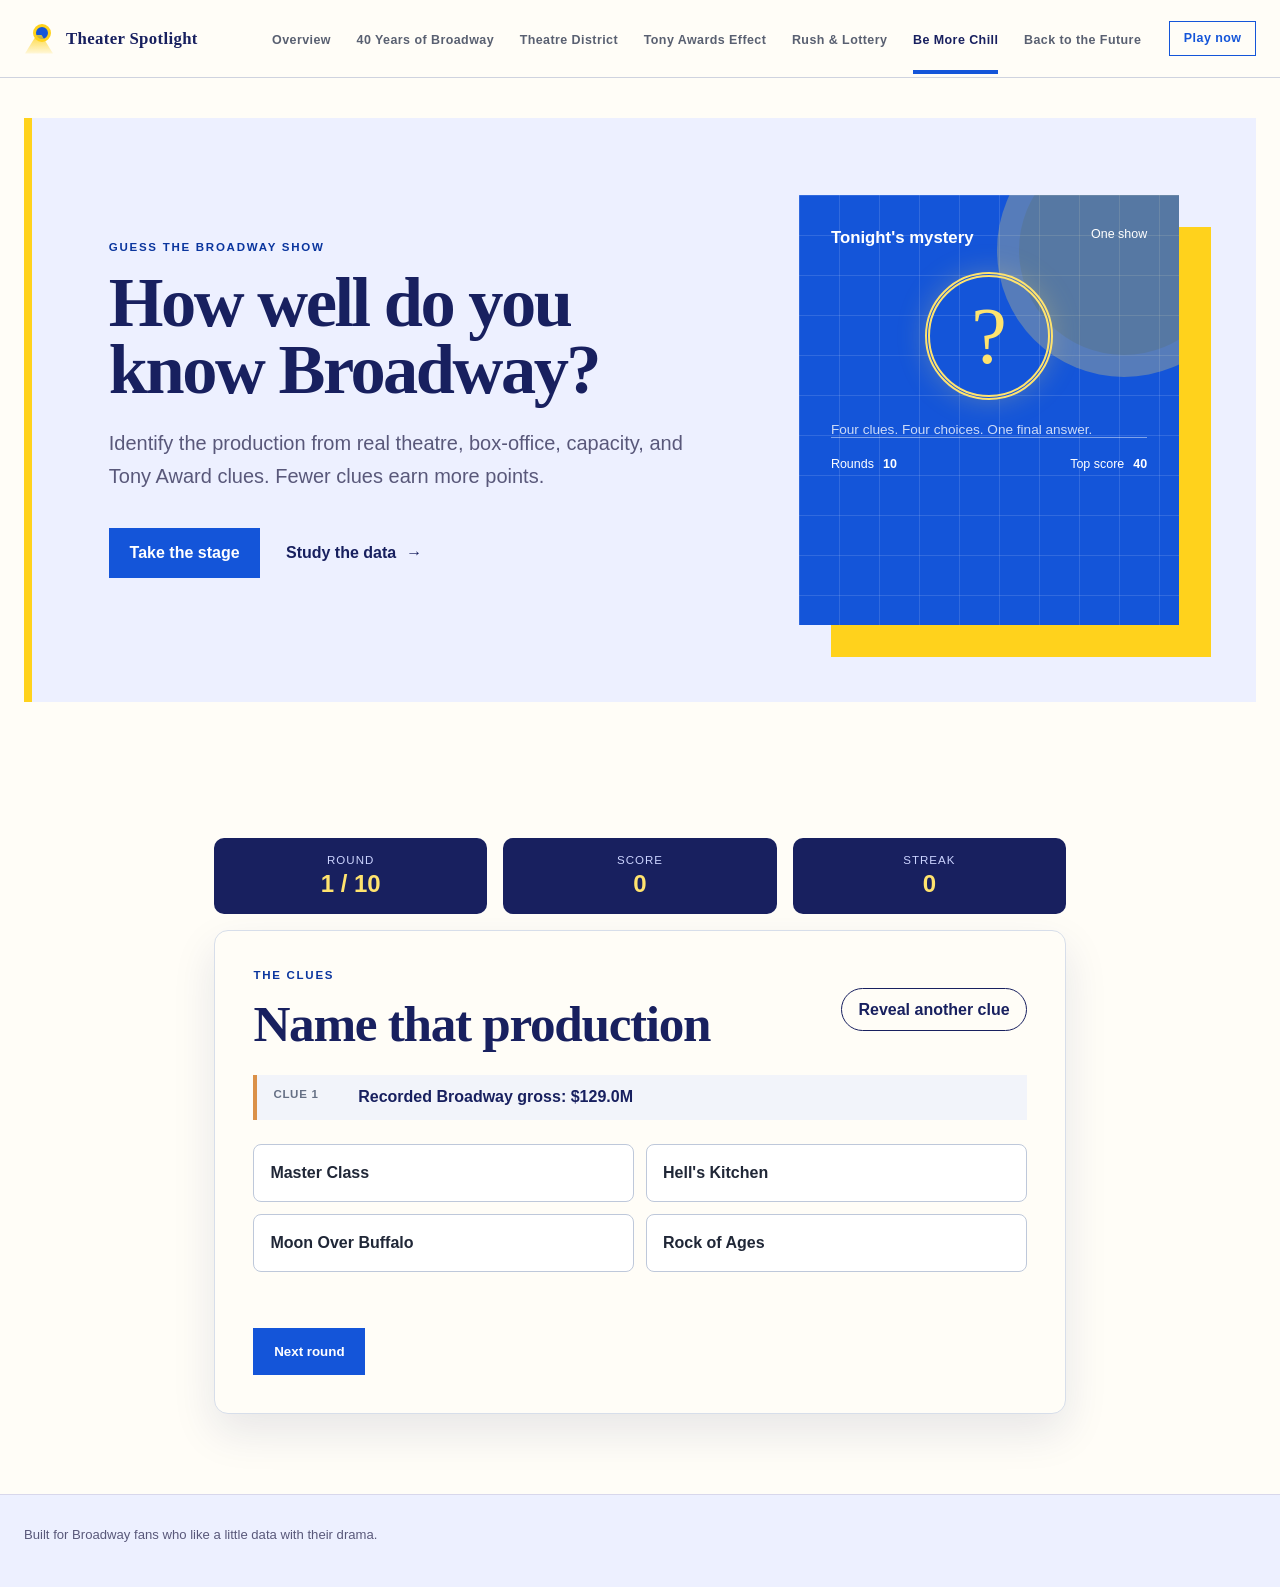
==== game.html @ ea3a6217 "add ga tracking, premises" ====
<!doctype html>
<html lang="en">
<head>
  <meta charset="utf-8">
  <meta name="viewport" content="width=device-width, initial-scale=1">
  <meta name="description" content="Guess the Broadway production from theatre, gross, capacity, and Tony clues.">
  <title>Guess the Broadway Show | Theater Spotlight</title>
  <link rel="stylesheet" href="styles.css?v=7">
  <script src="game.js?v=5" defer></script>
  <!-- Google tag (gtag.js) -->
  <script async src="https://www.googletagmanager.com/gtag/js?id=G-47RPC1XZKM"></script>
  <script>
    window.dataLayer = window.dataLayer || [];
    function gtag(){dataLayer.push(arguments);}
    gtag('js', new Date());
    gtag('config', 'G-47RPC1XZKM');
  </script>
  <script>
    (function(c,l,a,r,i,t,y){
      c[a]=c[a]||function(){(c[a].q=c[a].q||[]).push(arguments)};
      t=l.createElement(r);t.async=1;t.src="https://www.clarity.ms/tag/"+i;
      y=l.getElementsByTagName(r)[0];y.parentNode.insertBefore(t,y);
    })(window, document, "clarity", "script", "y83snmaz05");
  </script>
</head>
<body class="theme-game">
  <header class="site-header">
    <a class="brand" href="index.html" aria-label="Theater Spotlight home">
      <span class="brand-mark" aria-hidden="true"><i></i><i></i><i></i><i></i></span>
      <span>Theater Spotlight</span>
    </a>
    <nav class="navigation" aria-label="Main navigation">
      <a href="index.html">Overview</a>
      <a href="history.html">40 Years of Broadway</a>
      <a href="theatres.html">Theatre District</a>
      <a href="tony-awards.html">Tony Awards Effect</a>
      <a href="rush.html">Rush &amp; Lottery</a>
      <a class="active" href="game.html" aria-current="page">Be More Chill</a>
      <a href="memories.html">Back to the Future</a>
      <a class="nav-cta" href="#game-board">Play now</a>
    </nav>
  </header>

  <main>
    <section class="hero game-hero">
      <div class="hero-copy">
        <p class="eyebrow">Guess the Broadway Show</p>
        <h1>How well do you know Broadway?</h1>
        <p class="intro">Identify the production from real theatre, box-office, capacity, and Tony Award clues. Fewer clues earn more points.</p>
        <div class="hero-actions">
          <a class="primary-button" href="#game-board">Take the stage</a>
          <a class="text-link" href="history.html">Study the data <span aria-hidden="true">→</span></a>
        </div>
      </div>
      <div class="data-art game-art" aria-label="Broadway guessing game graphic">
        <div class="art-topline"><span>Tonight's mystery</span><span>One show</span></div>
        <div class="game-marquee" aria-hidden="true">?</div>
        <div class="art-caption">Four clues. Four choices. One final answer.</div>
        <div class="art-stats"><span>Rounds <b>10</b></span><span>Top score <b>40</b></span></div>
      </div>
    </section>

    <section class="game-section" id="game-board" aria-labelledby="game-title">
      <div class="game-scoreboard">
        <article><span>Round</span><strong id="game-round">1 / 10</strong></article>
        <article><span>Score</span><strong id="game-score">0</strong></article>
        <article><span>Streak</span><strong id="game-streak">0</strong></article>
      </div>

      <article class="game-board">
        <div class="game-board-heading">
          <div>
            <p class="eyebrow">The clues</p>
            <h2 id="game-title">Name that production</h2>
          </div>
          <button id="reveal-clue" class="secondary-button" type="button">Reveal another clue</button>
        </div>
        <ol id="game-clues" class="game-clues" aria-live="polite"></ol>
        <div id="game-choices" class="game-choices" aria-label="Answer choices"></div>
        <p id="game-feedback" class="game-feedback" aria-live="polite"></p>
        <div id="game-result" class="game-result" hidden aria-live="polite">
          <p class="eyebrow">Final curtain call</p>
          <h3 id="game-result-title"></h3>
          <p id="game-result-copy"></p>
        </div>
        <button id="next-round" class="primary-button game-next" type="button" hidden>Next round</button>
      </article>
    </section>
  </main>

  <footer><p>Built for Broadway fans who like a little data with their drama.</p></footer>
</body>
</html>
---- styles.css ----
:root {
  color-scheme: light;
  --accent: #1455d9;
  --accent-dark: #0a359e;
  --accent-ink: #fff;
  --secondary: #ffd21c;
  --secondary-ink: #18205f;
  --ink: #18205f;
  --muted: #59587a;
  --soft: #edf0ff;
  --line: #d8d7eb;
  --white: #fffdf7;
  --max: 1240px;
  --font-display: "Bodoni MT", "Bodoni 72", Didot, Georgia, serif;
  --font-body: Aptos, "Segoe UI Variable", "Segoe UI", Arial, sans-serif;
}

.theme-overview,
.theme-theatres,
.theme-history,
.theme-tony,
.theme-access,
.theme-game,
.theme-memories {
  --accent: #1455d9;
  --accent-dark: #0a359e;
  --accent-ink: #fff;
  --secondary: #ffd21c;
  --secondary-ink: #18205f;
  --ink: #18205f;
  --muted: #59587a;
  --soft: #edf0ff;
  --line: #d8d7eb;
}

.game-hero {
  background:
    radial-gradient(circle at 82% 20%, rgba(255, 227, 110, .36), transparent 24%),
    linear-gradient(135deg, #fffdf7, #f2ecdf);
}

.game-art {
  background: linear-gradient(145deg, #18205f, #35164e);
}

.game-marquee {
  display: grid;
  width: 128px;
  height: 128px;
  margin: 1.4rem auto;
  place-items: center;
  border: 5px double #ffe36e;
  border-radius: 50%;
  color: #ffe36e;
  font-family: "Bodoni MT", "Bodoni 72", Didot, Georgia, serif;
  font-size: 5rem;
  line-height: 1;
  box-shadow: 0 0 28px rgba(255, 227, 110, .25);
}

.game-section {
  max-width: 980px;
  margin: 0 auto;
  padding: 4rem 5vw 5rem;
}

.game-scoreboard {
  display: grid;
  grid-template-columns: repeat(3, 1fr);
  gap: 1rem;
  margin-bottom: 1rem;
}

.game-scoreboard article {
  padding: 1rem 1.2rem;
  background: #18205f;
  border-radius: 10px;
  color: #fffdf7;
  text-align: center;
}

.game-scoreboard span,
.game-scoreboard strong {
  display: block;
}

.game-scoreboard span {
  margin-bottom: .25rem;
  color: #ccd4ff;
  font-size: .72rem;
  letter-spacing: .09em;
  text-transform: uppercase;
}

.game-scoreboard strong {
  color: #ffe36e;
  font-size: 1.5rem;
}

.game-board {
  padding: clamp(1.2rem, 4vw, 2.4rem);
  background: #fffdf7;
  border: 1px solid #d7deea;
  border-radius: 14px;
  box-shadow: 0 18px 44px rgba(24, 32, 95, .1);
}

.game-board-heading {
  display: flex;
  align-items: center;
  justify-content: space-between;
  gap: 1rem;
}

.game-board-heading h2 {
  margin: .15rem 0 0;
}

.secondary-button {
  padding: .72rem 1rem;
  background: transparent;
  border: 1px solid #18205f;
  border-radius: 999px;
  color: #18205f;
  cursor: pointer;
  font: inherit;
  font-weight: 700;
}

.secondary-button:disabled {
  cursor: default;
  opacity: .5;
}

.game-clues {
  display: grid;
  gap: .65rem;
  margin: 1.5rem 0;
  padding: 0;
  list-style: none;
}

.game-clues li {
  display: grid;
  grid-template-columns: 72px 1fr;
  gap: .8rem;
  padding: .85rem 1rem;
  background: #f2f4fa;
  border-left: 4px solid #db9148;
}

.game-clues span {
  color: #667085;
  font-size: .72rem;
  font-weight: 800;
  letter-spacing: .06em;
  text-transform: uppercase;
}

.game-choices {
  display: grid;
  grid-template-columns: repeat(2, minmax(0, 1fr));
  gap: .75rem;
}

.game-choices button {
  min-height: 58px;
  padding: .8rem 1rem;
  background: #fff;
  border: 1px solid #bec8da;
  border-radius: 8px;
  color: #202737;
  cursor: pointer;
  font: inherit;
  font-weight: 700;
  text-align: left;
}

.game-choices button:not(:disabled):hover,
.game-choices button:not(:disabled):focus-visible {
  border-color: #356be8;
  outline: 2px solid #d4e1ff;
}

.game-choices button.correct {
  background: #d9f4e5;
  border-color: #278553;
}

.game-choices button.incorrect {
  background: #ffe1df;
  border-color: #c94c45;
}

.game-feedback {
  min-height: 1.5rem;
  margin: 1rem 0;
  font-weight: 800;
}

.game-result {
  margin: 1.1rem 0;
  padding: 1.3rem 1.4rem;
  background: linear-gradient(135deg, #18205f, #35164e);
  border-left: 6px solid #ffe36e;
  border-radius: 10px;
  color: #fffdf7;
}

.game-result .eyebrow {
  color: #ffe36e;
}

.game-result h3 {
  margin: .35rem 0;
  color: #fffdf7;
  font-family: var(--font-display);
  font-size: 1.7rem;
}

.game-result p:last-child {
  color: #e6e9ff;
  line-height: 1.55;
}

.game-next {
  border: 0;
  cursor: pointer;
}

.theme-memories {
  --accent: #244fc2;
  --accent-dark: #173486;
  --secondary: #eabf4a;
  --soft: #f3ecdc;
}

* { box-sizing: border-box; }
html { scroll-behavior: smooth; }
body {
  min-width: 320px;
  margin: 0;
  background: var(--white);
  color: var(--ink);
  font-family: var(--font-body);
}
a { color: inherit; }
a:focus-visible {
  outline: 3px solid var(--secondary);
  outline-offset: 4px;
}

.site-header {
  position: sticky;
  top: 0;
  z-index: 20;
  display: flex;
  align-items: center;
  justify-content: space-between;
  gap: 2rem;
  min-height: 78px;
  padding: 0 max(24px, calc((100vw - var(--max)) / 2));
  background: rgba(255, 253, 247, .97);
  border-bottom: 1px solid #cfd3df;
  backdrop-filter: blur(16px);
}

.brand {
  display: inline-flex;
  align-items: center;
  gap: 0.75rem;
  font-family: var(--font-display);
  font-size: 1.05rem;
  font-weight: 700;
  letter-spacing: .02em;
  text-decoration: none;
  white-space: nowrap;
}
.brand-mark {
  position: relative;
  display: block;
  flex: 0 0 30px;
  width: 30px;
  height: 30px;
}
.brand-mark i { display: none; }
.brand-mark::before {
  position: absolute;
  top: 0;
  left: 9px;
  width: 12px;
  height: 12px;
  background: var(--accent);
  border: 3px solid var(--secondary);
  border-radius: 50%;
  content: "";
}
.brand-mark::after {
  position: absolute;
  top: 11px;
  left: 1px;
  width: 28px;
  height: 19px;
  background: linear-gradient(to bottom, rgba(255, 210, 28, .85), rgba(255, 210, 28, .12));
  clip-path: polygon(42% 0, 58% 0, 100% 100%, 0 100%);
  content: "";
}

.navigation {
  display: flex;
  align-items: center;
  gap: clamp(.9rem, 2vw, 1.65rem);
}
.navigation a {
  position: relative;
  padding: 1.85rem 0 1.65rem;
  color: #596071;
  font-size: .78rem;
  font-weight: 700;
  letter-spacing: .035em;
  text-decoration: none;
  white-space: nowrap;
}
.navigation a::after {
  position: absolute;
  right: 0;
  bottom: -1px;
  left: 0;
  height: 2px;
  background: var(--accent);
  content: "";
  transform: scaleX(0);
  transform-origin: right;
  transition: transform 180ms ease;
}
.navigation a:hover,
.navigation a:focus-visible,
.navigation a.active {
  color: var(--ink);
}
.navigation a:hover::after,
.navigation a:focus-visible::after,
.navigation a.active::after {
  transform: scaleX(1);
  transform-origin: left;
}
.navigation a.active::after {
  height: 4px;
}
.navigation .nav-cta {
  margin-left: .15rem;
  padding: .62rem .85rem;
  border: 1px solid var(--accent);
  color: var(--accent);
}
.navigation .nav-cta::after { display: none; }
.navigation .nav-cta:hover,
.navigation .nav-cta:focus-visible {
  background: var(--accent);
  color: var(--accent-ink);
}

main {
  overflow: hidden;
  background: var(--white);
}
.hero, .feature-strip, .report-section, .story, .contact {
  width: min(calc(100% - 48px), var(--max));
  margin-inline: auto;
}

.hero {
  display: grid;
  grid-template-columns: minmax(0, 1fr) minmax(320px, .62fr);
  align-items: center;
  gap: clamp(2.5rem, 6vw, 5rem);
  min-height: 0;
  margin-block: 2.5rem 4.5rem;
  padding: clamp(3rem, 6vw, 5rem);
  background: var(--soft);
  border-left: 8px solid var(--secondary);
}
.hero-copy { max-width: 720px; }
.eyebrow, .section-label {
  margin: 0 0 1rem;
  color: var(--accent-dark);
  font-size: 0.72rem;
  font-weight: 800;
  letter-spacing: 0.15em;
  text-transform: uppercase;
}
h1, h2, p { margin-top: 0; }
h1 {
  margin-bottom: 1.5rem;
  font-family: var(--font-display);
  font-size: clamp(3rem, 5.5vw, 5.2rem);
  font-weight: 700;
  letter-spacing: -0.035em;
  line-height: 0.95;
}
h2 {
  margin-bottom: 0.7rem;
  font-family: var(--font-display);
  font-size: clamp(2rem, 4vw, 3.5rem);
  letter-spacing: -0.025em;
  line-height: 1.05;
}
.intro {
  max-width: 620px;
  margin-bottom: 0;
  color: var(--muted);
  font-size: clamp(1.05rem, 2vw, 1.25rem);
  line-height: 1.65;
}
.hero-actions { display: flex; align-items: center; gap: 1.6rem; margin-top: 2.2rem; }
.primary-button, .email-button {
  display: inline-block;
  padding: 1rem 1.3rem;
  background: var(--accent);
  color: var(--accent-ink);
  font-weight: 750;
  text-decoration: none;
}
.primary-button:hover, .email-button:hover { background: var(--accent-dark); }
.text-link { font-weight: 700; text-decoration: none; }
.text-link span { display: inline-block; margin-left: 0.35rem; transition: transform 160ms ease; }
.text-link:hover span { transform: translateX(5px); }

.data-art {
  position: relative;
  min-height: 430px;
  padding: 2rem;
  overflow: hidden;
  background: var(--accent);
  color: var(--accent-ink);
  box-shadow: 32px 32px 0 var(--secondary);
}
.data-art::before {
  position: absolute;
  inset: 0;
  background-image: linear-gradient(rgba(255,255,255,.12) 1px, transparent 1px), linear-gradient(90deg, rgba(255,255,255,.12) 1px, transparent 1px);
  background-size: 40px 40px;
  content: "";
}
.data-art > * {
  position: relative;
  z-index: 2;
  min-width: 0;
}
.data-art::after {
  position: absolute;
  top: -72px;
  right: -72px;
  width: 210px;
  height: 210px;
  background: var(--secondary);
  border: 22px solid rgba(255,255,255,.35);
  border-radius: 50%;
  content: "";
  z-index: 0;
  opacity: .28;
  pointer-events: none;
}
.art-topline,
.art-stats {
  display: flex;
  align-items: flex-start;
  justify-content: space-between;
  gap: 1rem;
  font-size: 0.78rem;
  color: currentColor;
}
.art-topline span:first-child {
  max-width: 76%;
  font-size: clamp(.82rem, 1.4vw, 1.05rem);
  font-weight: 750;
  line-height: 1.35;
  font-weight: 750;
  line-height: 1.35;
}
.art-topline span:last-child {
  flex: 0 0 auto;
  max-width: 30%;
  text-align: right;
}
.art-number { margin-top: 3rem; font-size: clamp(3rem, 7vw, 5.3rem); font-weight: 750; letter-spacing: -0.06em; }
.art-caption { color: currentColor; font-size: 0.85rem; opacity: .78; }
.art-quip {
  max-width: 290px;
  margin-top: 1rem;
  font-family: var(--font-display);
  font-size: .82rem;
  font-style: italic;
  line-height: 1.45;
  opacity: .8;
  overflow-wrap: anywhere;
}
.art-chart { display: flex; align-items: end; gap: 10px; height: 160px; margin: 1.7rem 0; }
.art-chart i { flex: 1; height: var(--height); background: var(--secondary); }
.art-stats { padding-top: 1.2rem; border-top: 1px solid rgba(255,255,255,.45); }
.art-stats b { margin-left: 0.35rem; color: currentColor; }
.rank-list { display: grid; gap: 1.5rem; margin: 4rem 0 3.6rem; }
.rank-list span { display: grid; grid-template-columns: 28px 1fr; align-items: center; gap: 1rem; font-size: .75rem; }
.rank-list i { display: block; width: var(--width); height: 18px; background: var(--secondary); }
.decade-list {
  display: grid;
  gap: 1.1rem;
  margin: 3.2rem 0 2.7rem;
}
.decade-list span {
  display: grid;
  grid-template-columns: 52px 1fr;
  align-items: center;
  gap: 1rem;
  font-size: .75rem;
}
.decade-list i {
  display: block;
  width: var(--width);
  height: 16px;
  background: var(--secondary);
}
.nomination-art {
  position: relative;
  display: grid;
  align-content: center;
  min-height: 310px;
}
.nomination-art span {
  font-size: .72rem;
  font-weight: 800;
  letter-spacing: .16em;
  text-transform: uppercase;
}
.nomination-art strong {
  margin-top: .8rem;
  font-size: clamp(3.5rem, 7vw, 5.5rem);
  letter-spacing: -.07em;
  line-height: .8;
}
.nomination-art i {
  position: absolute;
  right: 0;
  bottom: 1rem;
  color: var(--secondary);
  font-size: 5rem;
  font-style: normal;
}
.capacity-list {
  display: grid;
  gap: 1.4rem;
  margin: 4.5rem 0 4.2rem;
}
.capacity-list > div {
  display: grid;
  grid-template-columns: 84px 1fr 42px;
  align-items: center;
  gap: 1rem;
  font-size: .8rem;
}
.capacity-list i {
  display: block;
  height: 16px;
  overflow: hidden;
  background: rgba(255, 255, 255, .24);
}
.capacity-list b {
  display: block;
  width: var(--width);
  height: 100%;
  background: var(--secondary);
}
.capacity-list strong {
  text-align: right;
}
.price-tag { margin-top: 2.6rem; }
.price-tag small { display: block; color: currentColor; opacity: .78; }
.price-tag strong { display: inline-block; margin-top: .35rem; font-size: 5rem; letter-spacing: -.06em; }
.price-tag span { margin-left: 1rem; color: currentColor; font-weight: 700; }
.sparkline { position: relative; height: 90px; margin: 1rem 0 2.4rem; border-bottom: 1px solid #555; }
.sparkline i { position: absolute; inset: 25px 0 15px; border-top: 5px solid var(--secondary); transform: skewY(-8deg); }

.feature-strip {
  display: grid;
  grid-template-columns: repeat(3, 1fr);
  margin-bottom: 7rem;
  border-block: 1px solid var(--line);
}
.feature-strip a { display: grid; gap: .55rem; padding: 2rem; text-decoration: none; border-right: 1px solid var(--line); }
.feature-strip a:last-child { border-right: 0; }
.feature-strip a:hover { background: var(--soft); }
.feature-strip span { color: var(--accent-dark); font-size: .72rem; font-weight: 800; }
.feature-strip strong { font-size: 1.1rem; }
.feature-strip small { color: var(--muted); font-size: .9rem; }

.report-section {
  padding: clamp(2rem, 5vw, 4rem);
  background: var(--soft);
}
.section-heading {
  display: flex;
  align-items: end;
  justify-content: space-between;
  gap: 3rem;
  margin-bottom: 2rem;
}
.section-heading h2 { margin: 0; }
.section-heading > p { max-width: 430px; margin-bottom: .2rem; color: var(--muted); line-height: 1.6; }
.report-frame {
  height: min(78vh, 800px);
  min-height: 560px;
  overflow: hidden;
  background: var(--white);
  border: 1px solid var(--line);
  box-shadow: 0 12px 35px rgba(0,0,0,.09);
}
iframe { display: block; width: 100%; height: 100%; border: 0; }

.javascript-dashboard-frame {
  height: auto;
  min-height: 0;
  overflow: visible;
}

.javascript-dashboard {
  padding: 8px;
  background: #f3f6fb;
  color: #202737;
  font-family: var(--font-body);
  font-size: .8125rem;
  line-height: 1.45;
}

.javascript-dashboard h3 {
  margin: 0;
  font-family: var(--font-body);
  font-size: .9rem;
  font-weight: 750;
  line-height: 1.3;
}

.javascript-dashboard h3 span {
  font-weight: 600;
}

.javascript-dashboard :is(button, input, select, table) {
  font-family: inherit;
}

.impact-search,
.impact-panel,
.reading-card {
  background: var(--white);
  border: 1px solid #d7deea;
  border-radius: 11px;
}

.impact-search {
  margin-bottom: 18px;
  padding: 10px;
}

.impact-search h3 {
  margin-bottom: 10px;
  font-size: 1.25rem;
}

.impact-search input {
  width: 100%;
  padding: .55rem;
  background: var(--white);
  border: 1px solid #dfe3ea;
  color: #4f5969;
  font: inherit;
}

.impact-search input:focus {
  border-color: #356be8;
  outline: 2px solid rgba(53, 107, 232, .2);
}

.impact-top-grid {
  display: grid;
  grid-template-columns: 2fr 1fr 1fr;
  gap: 22px;
  margin-bottom: 22px;
}

.impact-panel {
  min-width: 0;
  padding: 10px;
  overflow: hidden;
}

.impact-panel > p {
  margin: .35rem 0 .9rem;
  overflow: hidden;
  color: #586170;
  font-size: .76rem;
  line-height: 1.35;
  text-overflow: ellipsis;
  white-space: nowrap;
}

.venue-chart {
  display: grid;
  gap: .38rem;
  padding: .5rem 0 .25rem;
}

.venue-chart button {
  display: grid;
  grid-template-columns: 190px 1fr;
  align-items: center;
  gap: .65rem;
  padding: .1rem 0;
  background: transparent;
  border: 0;
  color: #566071;
  cursor: pointer;
  font: inherit;
  font-size: .75rem;
  text-align: left;
}

.venue-chart button span {
  overflow: hidden;
  padding-left: .2rem;
  text-overflow: ellipsis;
  white-space: nowrap;
}

.venue-chart button i {
  display: block;
  height: 18px;
  background: #eef1f7;
}

.venue-chart button b {
  display: block;
  height: 100%;
  background: #356be8;
}

.venue-chart button:hover b,
.venue-chart button.selected b {
  background: #1549c8;
}

.venue-chart button:focus-visible {
  outline: 2px solid #356be8;
  outline-offset: 2px;
}

.venue-axis {
  display: grid;
  grid-template-columns: 190px 1fr;
  gap: .65rem;
  margin-top: .15rem;
  color: #596272;
}

.venue-axis-scale {
  display: grid;
  gap: .35rem;
}

.venue-axis-ticks {
  display: flex;
  justify-content: space-between;
  font-size: .68rem;
}

.venue-axis-scale strong {
  padding-left: 25%;
  color: #202737;
  font-size: .75rem;
  text-align: left;
}

.comparison-chart {
  display: grid;
  grid-template-columns: 40px 1fr;
  height: 270px;
  padding-top: .5rem;
}

.comparison-scale {
  display: flex;
  padding-bottom: 34px;
  flex-direction: column;
  justify-content: space-between;
  color: #596272;
  font-size: .72rem;
}

.comparison-bars {
  display: flex;
  align-items: end;
  justify-content: center;
  gap: 1rem;
  background: repeating-linear-gradient(to bottom, transparent 0, transparent 32%, #e1e6ef 33%);
}

.comparison-column {
  display: grid;
  align-items: end;
  width: min(38%, 68px);
  height: 100%;
  grid-template-rows: 26px minmax(120px, 1fr) 48px;
  color: #596272;
  font-size: .7rem;
  text-align: center;
}

.comparison-column strong {
  align-self: start;
  display: block;
  min-height: 1.3em;
  font-size: .7rem;
  font-weight: 600;
  line-height: 1.25;
  white-space: nowrap;
}

.comparison-column i {
  align-self: end;
  display: block;
  min-height: 2px;
}

.comparison-column span {
  align-self: start;
  display: block;
  height: 40px;
  min-height: 2.6em;
  padding-top: .45rem;
  line-height: 1.25;
  white-space: pre-line;
}

.impact-highlights,
.impact-kpis {
  display: grid;
  gap: 22px;
  margin-bottom: 22px;
}

.impact-highlights {
  grid-template-columns: repeat(4, minmax(0, 1fr));
}

.impact-kpis {
  grid-template-columns: repeat(5, minmax(0, 1fr));
}

.impact-card,
.impact-kpis article {
  display: grid;
  grid-template-rows: 2.45rem minmax(0, 1fr);
  min-width: 0;
  padding: .72rem;
  overflow: hidden;
  border-radius: 11px;
  color: var(--white);
}

.impact-card {
  min-height: 102px;
}

.impact-card h3,
.impact-kpis h3 {
  font-size: .68rem;
  letter-spacing: .01em;
  line-height: 1.15;
}

.impact-card h3 span,
.impact-kpis h3 span {
  display: block;
  margin-top: .2rem;
  font-size: .6rem;
  font-weight: 600;
  letter-spacing: 0;
  opacity: .86;
}

.impact-card strong {
  display: grid;
  margin: 0;
  overflow: hidden;
  align-content: center;
  font-size: .86rem;
  font-variant-numeric: tabular-nums;
  font-weight: 650;
  line-height: 1.3;
  text-align: center;
  text-overflow: ellipsis;
  white-space: pre-line;
}

.impact-kpis article {
  min-height: 100px;
}

.impact-kpis strong {
  align-self: center;
  margin: 0;
  font-size: 1.4rem;
  font-variant-numeric: tabular-nums;
  font-weight: 500;
  text-align: center;
}

.blue { background: #456ce1; }
.red { background: #cb586a; }
.purple { background: #6756e6; }
.teal { background: #407f78; }
.orange { background: #c66d2b; }
.magenta { background: #a44276; }
.navy { background: #405675; }
.green { background: #43805c; }
.sky { background: #4282a7; }

.impact-bottom-grid {
  display: grid;
  grid-template-columns: 1fr;
  gap: 22px;
}

.analysis-column {
  display: grid;
  grid-template-columns: repeat(2, minmax(0, 1fr));
  align-content: start;
  gap: 22px;
}

.insight-card {
  min-height: 180px;
  padding: .6rem;
  background: #947c2c;
  border-radius: 11px;
  color: var(--white);
}

.insight-card h3 {
  font-size: 1.1rem;
}

.insight-card p {
  margin: 1.2rem .4rem 0;
  font-size: .92rem;
  line-height: 1.45;
  text-align: center;
}

.reading-card {
  padding: .7rem;
}

.reading-card p {
  margin: .25rem 0 0;
  color: #586170;
  font-size: .75rem;
  line-height: 1.45;
}

.detail-panel h3 {
  margin-bottom: .5rem;
  font-size: .9rem;
}

.impact-table-wrap {
  max-height: 285px;
  overflow-x: hidden;
  overflow-y: auto;
}

.detail-panel table {
  width: 100%;
  border-collapse: collapse;
  font-size: .72rem;
  table-layout: fixed;
}

.impact-detail-table {
  min-width: 0;
  font-size: .62rem;
}

.impact-detail-table th,
.impact-detail-table td {
  padding: .28rem .25rem;
}

.detail-panel th,
.detail-panel td {
  padding: .38rem .42rem;
  border: 1px solid #d8dee8;
  overflow-wrap: anywhere;
  text-align: right;
  vertical-align: top;
  white-space: normal;
}

.detail-panel th:first-child,
.detail-panel th:nth-child(2),
.detail-panel td:first-child,
.detail-panel td:nth-child(2) {
  text-align: left;
}

.detail-panel thead {
  position: sticky;
  top: 0;
  background: #356be8;
  color: var(--white);
}

.table-sort-button {
  display: flex;
  align-items: center;
  justify-content: flex-end;
  gap: .3rem;
  width: 100%;
  min-width: 0;
  padding: 0;
  background: transparent;
  border: 0;
  color: inherit;
  cursor: pointer;
  font: inherit;
  font-weight: 700;
  text-align: inherit;
}

.impact-detail-table .table-sort-button {
  gap: .15rem;
  white-space: nowrap;
}

.impact-detail-table .table-sort-button span {
  min-width: .5rem;
  font-size: .55rem;
}

.theatre-summary-table {
  min-width: 500px;
  font-size: .62rem;
}

.theatre-summary-table th,
.theatre-summary-table td {
  padding: .28rem .25rem;
}

.theatre-summary-table .table-sort-button {
  gap: .15rem;
  white-space: nowrap;
}

.theatre-summary-table .table-sort-button span {
  min-width: .5rem;
  font-size: .55rem;
}

.history-sort-table th:first-child .table-sort-button,
.impact-detail-table th:nth-child(-n + 2) .table-sort-button,
.theatre-summary-table th:first-child .table-sort-button,
.theatre-production-table th:first-child .table-sort-button {
  justify-content: flex-start;
}

.impact-detail-table th:nth-child(1) { width: 20%; }
.impact-detail-table th:nth-child(2) { width: 24%; }
.impact-detail-table th:nth-child(3) { width: 12%; }
.impact-detail-table th:nth-child(4) { width: 13%; }
.impact-detail-table th:nth-child(5) { width: 13%; }
.impact-detail-table th:nth-child(6) { width: 18%; }

.history-sort-table th:nth-child(1) { width: 40%; }
.history-sort-table th:nth-child(2),
.history-sort-table th:nth-child(3),
.history-sort-table th:nth-child(4) { width: 20%; }

.theatre-summary-table th:nth-child(1) { width: 38%; }
.theatre-summary-table th:nth-child(2) { width: 22%; }
.theatre-summary-table th:nth-child(3) { width: 17%; }
.theatre-summary-table th:nth-child(4) { width: 23%; }

.theatre-production-table th:nth-child(1) { width: 50%; }
.theatre-production-table th:nth-child(2),
.theatre-production-table th:nth-child(3) { width: 25%; }

.table-sort-button span {
  min-width: .8rem;
  color: #dce6ff;
  font-size: .62rem;
}

.table-sort-button:hover,
.table-sort-button:focus-visible {
  color: #fff3a6;
  outline: 2px solid #fff3a6;
  outline-offset: 2px;
}

.history-sort-table th:nth-child(n + 2),
.history-sort-table td:nth-child(n + 2) {
  text-align: right;
}

.detail-panel tbody tr:nth-child(even) {
  background: #f0f2f6;
}

.detail-panel tbody tr {
  cursor: pointer;
}

.detail-panel tbody tr:hover,
.detail-panel tbody tr:focus-visible {
  background: #e3ebff;
  outline: 2px solid #356be8;
  outline-offset: -2px;
}

.detail-panel tbody tr.selected {
  background: #d4e1ff;
  box-shadow: inset 4px 0 #1549c8;
}

.detail-panel tfoot {
  position: sticky;
  bottom: 0;
  background: var(--white);
}

.empty-table {
  padding: 2rem !important;
  text-align: center !important;
}

.table-filter-hint {
  margin: .5rem 0 0;
  color: #586170;
  font-size: .68rem;
  line-height: 1.35;
}

.dashboard-note {
  margin: .75rem .25rem .1rem;
  color: var(--muted);
  font-size: .7rem;
  line-height: 1.4;
}

.page-dashboard {
  min-width: 0;
}

.pbi-card-grid {
  display: grid;
  grid-template-columns: repeat(4, minmax(0, 1fr));
  gap: 22px;
  margin-bottom: 16px;
}

.history-card-grid {
  grid-template-columns: repeat(auto-fit, minmax(140px, 1fr));
}

.pbi-card {
  display: flex;
  min-width: 0;
  min-height: 96px;
  padding: .65rem;
  flex-direction: column;
  overflow: hidden;
  border-radius: 11px;
  color: var(--white);
}

.pbi-card h3 {
  font-size: .76rem;
  letter-spacing: .01em;
}

.pbi-card strong {
  margin: auto 0;
  overflow-wrap: anywhere;
  font-size: clamp(1.6rem, 3vw, 2.1rem);
  font-variant-numeric: tabular-nums;
  font-weight: 500;
  line-height: 1;
  text-align: center;
}

.pbi-blue { background: #356de8; }
.pbi-red { background: #d94f64; }
.pbi-purple { background: #6b5bef; }
.pbi-teal { background: #287d73; }
.pbi-orange { background: #c96a19; }
.pbi-magenta { background: #a63d6f; }
.pbi-navy { background: #355070; }

.pbi-filter-row {
  display: grid;
  gap: 22px;
  margin-bottom: 16px;
}

.history-filter-row {
  grid-template-columns: 240px 1fr;
}

.tony-filter-row {
  grid-template-columns: 220px 1fr 222px;
}

.pbi-filter {
  display: grid;
  grid-template-rows: auto auto;
  align-content: center;
  gap: .35rem;
  min-width: 0;
  padding: .55rem;
  background: var(--white);
  border: 1px solid #dce3ee;
  border-radius: 10px;
  color: #202737;
  font-size: .78rem;
  font-weight: 700;
}

.pbi-filter input,
.pbi-filter select {
  min-height: 34px;
  min-width: 0;
  width: 100%;
  padding: .42rem .5rem;
  background: var(--white);
  border: 1px solid #dfe3ea;
  border-radius: 6px;
  color: #4f5969;
  font: inherit;
  font-weight: 400;
}

.pbi-filter input:focus,
.pbi-filter select:focus {
  border-color: #356be8;
  outline: 2px solid rgba(53, 107, 232, .2);
}

.history-chart-grid,
.theatre-main-grid,
.tony-chart-grid {
  display: grid;
  gap: 16px;
  margin-bottom: 16px;
}

.history-chart-grid {
  grid-template-columns: 1.4fr 1fr;
}

.theatre-main-grid {
  grid-template-columns: 1.7fr 1fr;
}

.tony-chart-grid {
  grid-template-columns: 1fr 1fr;
}

.tony-category-filter-panel {
  display: grid;
  grid-template-columns: minmax(180px, .45fr) minmax(240px, 1fr);
  gap: .35rem 1.5rem;
  margin-bottom: 18px;
  padding: 18px;
  border: 1px solid #d7deea;
  border-radius: 12px;
  background: linear-gradient(135deg, #f7f4eb, #eef3ff);
}

.tony-category-filter-panel .eyebrow {
  margin-bottom: .3rem;
}

.tony-category-filter-panel h3 {
  margin: 0;
  font-size: 1.05rem;
}

.tony-category-filter-panel > p {
  margin: 0;
  align-self: end;
  color: #5c6676;
  font-size: .76rem;
  line-height: 1.45;
}

.tony-category-tags {
  display: flex;
  grid-column: 1 / -1;
  flex-wrap: wrap;
  gap: .5rem;
  margin-top: .75rem;
}

.tony-category-tags button {
  display: inline-flex;
  align-items: center;
  gap: .5rem;
  min-height: 36px;
  padding: .48rem .7rem;
  border: 1px solid #cdd6e5;
  border-radius: 999px;
  color: #344054;
  background: rgba(255,255,255,.82);
  cursor: pointer;
  font: inherit;
  font-size: .72rem;
  text-align: left;
  transition: border-color .18s ease, background .18s ease, color .18s ease, transform .18s ease;
}

.tony-category-tags button:hover {
  border-color: #356be8;
  transform: translateY(-1px);
}

.tony-category-tags button strong {
  padding: .15rem .38rem;
  border-radius: 999px;
  color: #536074;
  background: #edf1f7;
  font-size: .62rem;
  white-space: nowrap;
}

.tony-category-tags button.selected {
  border-color: #356be8;
  color: #fff;
  background: #356be8;
  box-shadow: 0 5px 12px rgba(53,107,232,.2);
}

.tony-category-tags button.selected strong {
  color: #23499e;
  background: #fff;
}

.chart-panel {
  min-height: 264px;
}

.chart-panel-heading {
  display: flex;
  min-height: 24px;
  align-items: center;
  justify-content: space-between;
  gap: .75rem;
}

.chart-panel-heading h3 {
  margin: 0;
}

.chart-definition {
  min-height: 2.4em;
  margin: .3rem 0 0;
  color: #667085;
  font-size: .68rem;
  line-height: 1.25;
}

.history-longevity-chart {
  display: grid;
  gap: .28rem;
  margin-top: .65rem;
}

.history-timeline-axis,
.history-longevity-row {
  display: grid;
  grid-template-columns: minmax(135px, 46%) 1fr;
  align-items: center;
  gap: .5rem;
}

.history-timeline-axis {
  padding: 0 .2rem .18rem;
  color: #667085;
  font-size: .55rem;
  font-weight: 800;
  text-transform: uppercase;
}

.history-timeline-axis > div {
  display: flex;
  justify-content: space-between;
}

.history-longevity-row {
  width: 100%;
  padding: .2rem;
  border: 0;
  border-radius: 7px;
  background: transparent;
  color: #202737;
  cursor: pointer;
  text-align: left;
}

.history-longevity-copy {
  min-width: 0;
}

.history-longevity-copy strong,
.history-longevity-copy small {
  display: block;
}

.history-longevity-copy strong {
  overflow: hidden;
  font-size: .7rem;
  text-overflow: ellipsis;
  white-space: nowrap;
}

.history-longevity-copy small {
  margin-top: .1rem;
  color: #667085;
  font-size: .58rem;
}

.history-longevity-track {
  position: relative;
  display: block;
  height: 16px;
  border-radius: 99px;
  background:
    linear-gradient(90deg, transparent 49.6%, #d7deea 49.6% 50.4%, transparent 50.4%),
    #f2f4f7;
}

.history-longevity-track b {
  position: absolute;
  top: 4px;
  display: block;
  height: 8px;
  border-radius: 99px;
  background: var(--timeline-color);
  box-shadow: 0 1px 3px color-mix(in srgb, var(--timeline-color) 35%, transparent);
}

.history-production-stairs {
  display: grid;
  gap: .45rem;
  min-height: 205px;
  margin-top: .45rem;
}

.history-production-step {
  display: grid;
  grid-template-columns: 62px 1fr;
  align-items: center;
  gap: .55rem;
  min-height: 58px;
  padding: .45rem .55rem;
  border: 1px solid #d7deea;
  border-radius: 8px;
  box-shadow: none;
  color: #243047;
}

.history-production-step-1 {
  width: 58%;
  margin-left: 42%;
  border-radius: 9px 9px 8px 8px;
  border-color: #e8bd4a;
  border-left: 4px solid #254a7a;
  color: #28364a;
  background: #e8bd4a;
}

.history-production-step-2 {
  width: 79%;
  margin-left: 21%;
  border-color: #5f82ad;
  border-left: 4px solid #e8bd4a;
  color: #fffdf7;
  background: #5f82ad;
}

.history-production-step-3 {
  width: 100%;
  border-color: #eadb9e;
  border-left: 4px solid #5f82ad;
  background: #f5e7b5;
}

.history-step-heading {
  text-align: left;
}

.history-step-heading strong,
.history-step-heading span {
  display: block;
}

.history-step-heading strong {
  font: 800 1.25rem/1 var(--font-display);
}

.history-step-heading span {
  margin-top: .15rem;
  font-size: .43rem;
  font-weight: 900;
  letter-spacing: .08em;
}

.history-step-shows {
  display: flex;
  flex-wrap: wrap;
  gap: .22rem;
}

.history-step-show {
  padding: .2rem .35rem;
  border: 1px solid #cbd5e1;
  border-radius: 99px;
  background: #fff;
  color: #344054;
  cursor: pointer;
  font: 700 .54rem/1.1 var(--font-body);
}

.history-production-step-1 .history-step-show,
.history-production-step-2 .history-step-show {
  border-color: rgba(52,64,84,.16);
  color: #344054;
  background: rgba(255,255,255,.55);
}

.history-production-step-2 .history-step-show {
  border-color: rgba(255,253,247,.38);
  color: #fffdf7;
  background: rgba(255,253,247,.14);
}

.history-gross-treemap {
  display: grid;
  grid-template-columns: repeat(4, minmax(0, 1fr));
  grid-template-rows: repeat(3, 65px);
  gap: .35rem;
  margin-top: .55rem;
}

.history-gross-tile {
  display: flex;
  flex-direction: column;
  justify-content: center;
  min-width: 0;
  padding: .55rem;
  border: 1px solid rgba(52,64,84,.12);
  border-radius: 8px;
  background-color: var(--tile-color);
  background-position: center;
  background-size: cover;
  color: #243047;
  cursor: pointer;
  text-align: left;
  box-shadow: none;
}

.history-gross-tile-1 { grid-area: 1 / 1 / 3 / 3; }
.history-gross-tile-2 { grid-area: 1 / 3 / 2 / 5; }
.history-gross-tile-3 { grid-area: 2 / 3 / 3 / 5; }
.history-gross-tile-4 { grid-area: 3 / 1 / 4 / 3; }
.history-gross-tile-5 { grid-area: 3 / 3 / 4 / 4; }
.history-gross-tile-6 { grid-area: 3 / 4 / 4 / 5; }

.history-gross-tile strong {
  overflow: hidden;
  font-family: var(--font-body);
  font-size: .67rem;
  font-weight: 800;
  line-height: 1.08;
  text-overflow: ellipsis;
}

.history-gross-tile-1 strong {
  font: 800 .9rem/1.08 var(--font-body);
  white-space: normal;
}

.history-gross-tile-5,
.history-gross-tile-6 {
  border-color: transparent;
  color: #fffdf7;
}

.history-gross-tile-5 span,
.history-gross-tile-6 span {
  color: rgba(255,253,247,.82);
}

.history-gross-tile span {
  margin-top: .25rem;
  color: #536074;
  font-size: .62rem;
  font-weight: 800;
}

.history-longevity-row:hover,
.history-longevity-row:focus-visible,
.history-longevity-row.selected,
.history-step-show:hover,
.history-step-show:focus-visible,
.history-step-show.selected,
.history-gross-tile:hover,
.history-gross-tile:focus-visible,
.history-gross-tile.selected {
  outline: 2px solid #356be8;
  outline-offset: 1px;
}

.chart-zoom-controls {
  display: flex;
  gap: .25rem;
}

.chart-zoom-controls button {
  min-width: 25px;
  padding: .2rem .42rem;
  border: 1px solid #c8d1df;
  border-radius: 5px;
  background: #fff;
  color: #243047;
  cursor: pointer;
  font: 700 .68rem/1 Aptos, "Segoe UI Variable", "Segoe UI", Arial, sans-serif;
}

.chart-zoom-controls button:hover,
.chart-zoom-controls button:focus-visible {
  border-color: #356be8;
  background: #e8efff;
  outline: none;
}

.dashboard-svg {
  display: block;
  width: 100%;
  height: 230px;
  overflow: visible;
}

.pbi-grid-line {
  stroke: #dfe4ed;
  stroke-dasharray: 2 4;
  stroke-width: 1;
}

.pbi-line {
  fill: none;
  stroke: #356de8;
  stroke-linecap: round;
  stroke-linejoin: round;
  stroke-width: 3;
}

.pbi-axis-text {
  fill: #4b5563;
  font-family: Aptos, "Segoe UI Variable", "Segoe UI", Arial, sans-serif;
  font-size: 11px;
}

.history-chart-interaction {
  fill: transparent;
  cursor: grab;
  touch-action: pan-y;
}

.history-chart-interaction.is-panning {
  cursor: grabbing;
}

.history-chart-interaction:focus {
  outline: none;
}

.history-chart-navigation {
  display: flex;
  align-items: center;
  justify-content: space-between;
  gap: .75rem;
  margin-top: .25rem;
  color: #667085;
  font-size: .67rem;
}

.history-chart-navigation strong {
  color: #344054;
  white-space: nowrap;
}

.history-hover-guide {
  stroke: #1549c8;
  stroke-dasharray: 4 3;
  stroke-width: 1.5;
}

.history-hover-point {
  fill: #fffdf7;
  stroke: #1549c8;
  stroke-width: 3;
}

.history-chart-tooltip rect {
  fill: #202737;
  filter: drop-shadow(0 3px 5px rgba(16, 24, 40, .25));
}

.history-chart-tooltip text {
  fill: #fffdf7;
  font-family: Aptos, "Segoe UI Variable", "Segoe UI", Arial, sans-serif;
  font-size: 11px;
}

.history-chart-tooltip .history-tooltip-value {
  fill: #ffe36e;
  font-size: 13px;
  font-weight: 800;
}

.dashboard-bars {
  display: grid;
  gap: .38rem;
  padding-top: .65rem;
}

.dashboard-bars > button {
  display: grid;
  grid-template-columns: minmax(110px, 42%) 1fr 58px;
  align-items: center;
  gap: .55rem;
  min-width: 0;
  padding: .08rem .15rem;
  background: transparent;
  border: 0;
  color: #566071;
  cursor: pointer;
  font: inherit;
  font-size: .7rem;
  text-align: left;
}

.dashboard-bars > button > span {
  overflow: hidden;
  text-overflow: ellipsis;
  white-space: nowrap;
}

.history-dashboard .dashboard-bars > button {
  grid-template-columns: minmax(135px, 48%) minmax(70px, 1fr) 58px;
}

.history-dashboard .dashboard-bars > button > span {
  overflow: visible;
  line-height: 1.15;
  text-overflow: clip;
  white-space: normal;
}

.dashboard-bars > button > i,
.dual-track i {
  display: block;
  height: 14px;
  overflow: hidden;
  background: #eef1f7;
}

.dashboard-bars b,
.dual-track b {
  display: block;
  height: 100%;
}

.dashboard-bars > button > strong {
  color: #202737;
  font-size: .72rem;
  font-variant-numeric: tabular-nums;
  text-align: right;
  white-space: nowrap;
}

.dashboard-bars > button:hover,
.dashboard-bars > button:focus-visible {
  background: #e3ebff;
  outline: 2px solid #356be8;
}

.dashboard-bars > button.selected {
  background: #d4e1ff;
  box-shadow: inset 4px 0 #1549c8;
}

.history-bottom-grid {
  display: grid;
  grid-template-columns: minmax(0, 1.45fr) minmax(330px, 1fr);
  gap: 16px;
}

.history-insight-stack {
  display: grid;
  grid-template-rows: auto minmax(0, 1fr);
  gap: 16px;
}

.history-side-cards {
  display: grid;
  grid-template-columns: repeat(3, minmax(0, 1fr));
  gap: 16px;
}

.history-side-cards .pbi-card {
  min-height: 112px;
}

.history-side-cards .pbi-card h3 {
  font-size: .72rem;
}

.history-side-cards .pbi-card strong {
  font-size: clamp(1.35rem, 2.4vw, 1.9rem);
}

.history-premise-panel {
  min-height: 0;
  padding: 1.15rem;
  background: linear-gradient(145deg, #fffdf7, #f2f5ff);
}

.history-premise-panel .section-label {
  margin: 0 0 .55rem;
  color: #356be8;
  font-size: .67rem;
  white-space: normal;
}

.history-premise-panel h3 {
  color: #18205f;
  font-family: var(--font-body);
  font-size: clamp(1.35rem, 2.2vw, 1.9rem);
  font-weight: 750;
  line-height: 1.05;
}

.history-premise-panel > p:last-child {
  margin: .7rem 0 0;
  overflow: visible;
  color: #4f5969;
  font-size: .82rem;
  line-height: 1.55;
  text-overflow: clip;
  white-space: normal;
}

.theatre-top-grid {
  display: grid;
  grid-template-columns: repeat(3, minmax(0, 1fr));
  gap: 14px;
  margin-bottom: 16px;
}

.theatre-top-grid .pbi-card,
.theatre-top-grid .pbi-filter {
  min-height: 96px;
}

.theatre-top-grid .pbi-filter {
  align-self: start;
  width: 100%;
}

.map-panel {
  min-height: 340px;
}

.theatre-map {
  position: relative;
  height: 265px;
  overflow: hidden;
  background: #f4f2e9;
  border: 1px solid #d7deea;
}

.theatre-map-layer {
  position: absolute;
  inset: 0;
  background:
    linear-gradient(63deg, transparent 46%, rgba(234, 190, 74, .55) 47%, rgba(234, 190, 74, .55) 51%, transparent 52%),
    repeating-linear-gradient(0deg, transparent 0 34px, #dce3ee 35px 37px),
    repeating-linear-gradient(90deg, transparent 0 70px, #dce3ee 71px 73px),
    #f4f2e9;
  transform-origin: center;
  transition: transform .2s ease;
}

.map-zoom-controls {
  position: absolute;
  top: .5rem;
  right: .5rem;
  z-index: 5;
  display: grid;
  grid-template-columns: 30px 48px 30px;
  align-items: stretch;
  overflow: hidden;
  background: var(--white);
  border: 1px solid #b7c0cf;
  border-radius: 7px;
  box-shadow: 0 2px 7px rgba(23, 32, 51, .18);
}

.map-zoom-controls button,
.map-zoom-controls output {
  display: grid;
  min-height: 30px;
  place-items: center;
  background: var(--white);
  border: 0;
  color: #263247;
  font: 700 .8rem/1 var(--font-body);
}

.map-zoom-controls button {
  cursor: pointer;
  font-size: 1rem;
}

.map-zoom-controls button:hover:not(:disabled),
.map-zoom-controls button:focus-visible {
  z-index: 1;
  background: #dce6ff;
  outline: 2px solid #356de8;
  outline-offset: -2px;
}

.map-zoom-controls button:disabled {
  color: #a8afba;
  cursor: not-allowed;
}

.map-zoom-controls output {
  border-right: 1px solid #d7deea;
  border-left: 1px solid #d7deea;
  font-size: .62rem;
}

.map-avenue {
  position: absolute;
  top: 44%;
  left: 45%;
  z-index: 1;
  color: #7f6b34;
  font-size: .65rem;
  font-weight: 700;
  transform: rotate(-27deg);
}

.map-street {
  position: absolute;
  left: .35rem;
  z-index: 1;
  color: #6c7480;
  font-size: .58rem;
}

.street-1 { top: 7%; }
.street-2 { top: 48%; }
.street-3 { bottom: 6%; }

.map-point {
  position: absolute;
  z-index: 2;
  padding: 0;
  background: rgba(53, 109, 232, .72);
  border: 2px solid var(--white);
  border-radius: 50%;
  box-shadow: 0 1px 5px rgba(23, 32, 51, .35);
  cursor: pointer;
  transform: translate(-50%, -50%);
}

.map-point:hover,
.map-point:focus-visible,
.map-point.selected {
  z-index: 3;
  background: #d94f64;
  outline: 3px solid rgba(217, 79, 100, .3);
}

.map-point-label {
  position: absolute;
  z-index: 4;
  max-width: 155px;
  padding: .28rem .45rem;
  background: #172033;
  border-radius: 5px;
  box-shadow: 0 2px 7px rgba(23, 32, 51, .25);
  color: var(--white);
  font-size: .62rem;
  font-weight: 700;
  line-height: 1.25;
  pointer-events: none;
  text-align: center;
  transform: translate(-50%, calc(-100% - 16px));
}

.map-point-label::after {
  position: absolute;
  top: 100%;
  left: 50%;
  border: 5px solid transparent;
  border-top-color: #172033;
  content: "";
  transform: translateX(-50%);
}

.map-point-label.label-below {
  transform: translate(-50%, 16px);
}

.map-point-label.label-below::after {
  top: auto;
  bottom: 100%;
  border-top-color: transparent;
  border-bottom-color: #172033;
}

.theatre-table-grid {
  display: grid;
  grid-template-columns: 1fr;
  gap: 16px;
}

.theatre-table-grid .impact-table-wrap,
.tony-bottom-grid .impact-table-wrap {
  max-height: 190px;
}

.tony-bottom-grid {
  display: grid;
  grid-template-columns: 1fr;
  gap: 16px;
}

.tony-impact-section {
  margin: 0 0 22px;
  padding: 18px;
  background: #f7f4eb;
  border: 1px solid #d7deea;
  border-radius: 12px;
}

.tony-impact-heading {
  margin-bottom: 16px;
}

.tony-impact-heading h3 {
  margin-bottom: .25rem;
  font-size: 1.05rem;
}

.tony-impact-heading p {
  color: #5c6676;
  font-size: .76rem;
  line-height: 1.45;
}

.tony-impact-comparisons {
  display: grid;
  grid-template-columns: 1fr 1fr;
  gap: 22px;
  margin-bottom: 22px;
}

.tony-impact-kpis {
  grid-template-columns: repeat(2, minmax(0, 1fr));
  margin-bottom: 0;
}

.tony-change-grid {
  display: grid;
  grid-template-columns: 1fr 1fr;
  gap: 16px;
  margin-top: 18px;
}

.tony-change-panel {
  min-height: 0;
}

.tony-change-panel > p {
  margin: .3rem 0 .85rem;
  color: #5c6676;
  font-size: .72rem;
}

.tony-change-ranking {
  display: grid;
  gap: .45rem;
}

.tony-change-ranking > button {
  display: grid;
  gap: .25rem;
  padding: .3rem .35rem;
  background: transparent;
  border: 0;
  color: #202737;
  cursor: pointer;
  font: inherit;
  text-align: left;
}

.tony-change-ranking > button > span:first-child {
  display: grid;
  grid-template-columns: 20px minmax(0, 1fr) auto;
  gap: .35rem;
  align-items: center;
  font-size: .68rem;
}

.tony-change-ranking > button > span:first-child > i {
  display: grid;
  width: 18px;
  height: 18px;
  place-items: center;
  background: #e8ecf5;
  border-radius: 50%;
  color: #566071;
  font-size: .6rem;
  font-style: normal;
  font-weight: 800;
}

.tony-change-ranking > button > span:first-child > b {
  overflow: hidden;
  text-overflow: ellipsis;
  white-space: nowrap;
}

.tony-change-ranking > button > span:first-child > strong {
  font-size: .68rem;
}

.tony-change-track {
  display: block;
  height: 6px;
  margin-left: 20px;
  overflow: hidden;
  background: #e8ecf5;
  border-radius: 999px;
}

.tony-change-track i {
  display: block;
  height: 100%;
  border-radius: inherit;
}

.tony-change-track .positive { background: #278553; }
.tony-change-track .negative { background: #c94c45; }

.tony-change-ranking > button:hover,
.tony-change-ranking > button:focus-visible,
.tony-change-ranking > button.selected {
  background: #e3ebff;
  outline: 1px solid #356be8;
}

.tony-trend-summary {
  margin-top: 16px;
  padding: 1rem 1.15rem;
  background: #fffdf7;
  border: 1px solid #d7deea;
  border-left: 5px solid #ffd21c;
  border-radius: 8px;
}

.tony-trend-summary .eyebrow {
  margin-bottom: .3rem;
}

.tony-trend-summary #tony-trend-summary {
  color: #465064;
  font-size: .78rem;
  line-height: 1.55;
}

.dual-track {
  display: grid;
  gap: 3px;
}

.dual-track i {
  height: 6px;
}

.tony-bottom-grid .chart-panel {
  min-height: 190px;
}

.tony-records-table {
  table-layout: fixed;
}

.tony-records-table th,
.tony-records-table td {
  padding: .38rem .3rem;
  overflow-wrap: anywhere;
  text-align: left;
  vertical-align: top;
  white-space: normal;
}

.tony-records-table th:nth-child(1) { width: 11%; }
.tony-records-table th:nth-child(2) { width: 25%; }
.tony-records-table th:nth-child(3) { width: 22%; }
.tony-records-table th:nth-child(4) { width: 32%; }
.tony-records-table th:nth-child(5) { width: 10%; }

.tony-records-table th:last-child,
.tony-records-table td:last-child {
  text-align: center;
}

.tony-records-table tbody tr.winner-row {
  background: #fff0a8;
}

.tony-records-table tbody tr.winner-row:hover,
.tony-records-table tbody tr.winner-row:focus-visible {
  background: #ffe36e;
}

.tony-records-table tbody tr.winner-row td:last-child {
  color: #704f00;
  font-weight: 800;
}

.tony-bottom-grid .dashboard-bars {
  gap: .25rem;
}

.memory-hero {
  background:
    linear-gradient(135deg, rgba(255, 253, 247, .78), rgba(243, 236, 220, .92)),
    var(--soft);
}

.memory-art {
  display: grid;
  overflow: hidden;
  padding: 1.65rem;
  place-items: center;
  background:
    radial-gradient(circle at 72% 20%, rgba(255, 218, 145, .25), transparent 34%),
    linear-gradient(145deg, #6f3b63, #4e2449 54%, #32182f);
  box-shadow: 32px 32px 0 #c89a52;
}

.memory-art::before {
  background-image:
    linear-gradient(rgba(255, 235, 196, .08) 1px, transparent 1px),
    linear-gradient(90deg, rgba(255, 235, 196, .08) 1px, transparent 1px);
  background-size: 28px 28px;
}

.memory-art::after {
  border-color: rgba(255, 232, 185, .3);
}

.execution-card {
  position: relative;
  display: grid;
  width: min(100%, 390px);
  min-height: 300px;
  padding: 2.2rem .4rem 1.2rem 2.1rem;
  gap: 1.35rem;
  align-content: center;
  color: #fff8e9;
  background: transparent;
}

.execution-card::before {
  position: absolute;
  top: -1.6rem;
  left: -.2rem;
  color: rgba(237, 196, 119, .34);
  content: "“";
  font-family: var(--font-display);
  font-size: 9rem;
  line-height: 1;
  pointer-events: none;
}

.execution-kicker {
  position: relative;
  padding-left: 3rem;
  color: #edc477;
  font-size: .7rem;
  font-weight: 800;
  letter-spacing: .2em;
  text-transform: uppercase;
}

.execution-kicker::before {
  position: absolute;
  top: 50%;
  left: 0;
  width: 2.2rem;
  height: 1px;
  background: #edc477;
  content: "";
}

.execution-card blockquote {
  margin: 0;
}

.execution-card blockquote p {
  max-width: 15ch;
  margin: 0;
  font-family: var(--font-display);
  font-size: clamp(1.55rem, 3vw, 2.15rem);
  letter-spacing: -.025em;
  line-height: 1.13;
  text-wrap: balance;
}

.execution-card blockquote footer {
  display: block;
  width: auto;
  margin-top: .8rem;
  padding: 0;
  border: 0;
  color: #edc477;
  background: transparent;
  font-size: .76rem;
  font-weight: 800;
  letter-spacing: .14em;
  text-transform: uppercase;
}

.execution-card cite {
  font-style: normal;
}

.execution-path {
  display: grid;
  grid-template-columns: auto minmax(16px, 1fr) auto minmax(16px, 1fr) auto;
  gap: .45rem;
  align-items: center;
  color: rgba(255, 248, 233, .68);
  font-size: .66rem;
  font-weight: 800;
  letter-spacing: .08em;
  text-transform: uppercase;
}

.execution-path span,
.execution-path strong {
  display: grid;
  gap: .2rem;
}

.execution-path b {
  color: #edc477;
  font-size: .55rem;
  letter-spacing: .14em;
}

.execution-path i {
  position: relative;
  height: 1px;
  background: rgba(237, 196, 119, .55);
}

.execution-path i::after {
  position: absolute;
  top: -3px;
  right: 0;
  width: 7px;
  height: 7px;
  border-top: 1px solid #edc477;
  border-right: 1px solid #edc477;
  content: "";
  transform: rotate(45deg);
}

.execution-path strong {
  color: #fff8e9;
  font-size: .72rem;
}

.execution-caption {
  max-width: 280px;
  margin: 1.25rem auto 0;
  color: #fff1d2;
  font-size: .78rem;
  font-weight: 700;
  letter-spacing: .08em;
  text-align: center;
  text-transform: uppercase;
}

.memory-stats {
  display: grid;
  grid-template-columns: repeat(4, minmax(0, 1fr));
  width: min(calc(100% - 48px), var(--max));
  margin: 0 auto 5rem;
  border: 1px solid var(--line);
}

.memory-stats article {
  display: grid;
  min-height: 115px;
  padding: 1.2rem;
  align-content: center;
  border-right: 1px solid var(--line);
  text-align: center;
}

.memory-stats article:last-child {
  border-right: 0;
}

.memory-stats span {
  color: var(--muted);
  font-size: .72rem;
  font-weight: 700;
  letter-spacing: .07em;
  text-transform: uppercase;
}

.memory-stats strong {
  margin-top: .3rem;
  color: var(--accent);
  font-family: var(--font-display);
  font-size: 2rem;
}

.memory-section {
  width: min(calc(100% - 48px), var(--max));
  margin: 0 auto;
  padding-bottom: 7rem;
}

.memory-fun-facts {
  position: relative;
  overflow: hidden;
  width: min(calc(100% - 48px), var(--max));
  margin: -2.5rem auto 5rem;
  padding: 2rem;
  border-radius: 24px;
  color: #fff8e9;
  background:
    radial-gradient(circle at 12% 22%, rgba(236, 190, 101, .2), transparent 22%),
    linear-gradient(135deg, #5d2d53, #351a35);
  box-shadow: 0 22px 48px rgba(57, 24, 51, .18);
}

.memory-fun-facts::after {
  position: absolute;
  right: -80px;
  bottom: -130px;
  width: 340px;
  height: 340px;
  border: 1px solid rgba(255, 232, 183, .14);
  border-radius: 50%;
  box-shadow: 0 0 0 34px rgba(255, 232, 183, .045), 0 0 0 68px rgba(255, 232, 183, .03);
  content: "";
}

.memory-facts-heading {
  position: relative;
  z-index: 1;
  display: grid;
  grid-template-columns: minmax(0, .75fr) minmax(260px, 1fr);
  margin-bottom: 1.8rem;
  align-items: end;
}

.memory-facts-heading h2 {
  grid-column: 1;
  margin-top: .3rem;
  color: #fff8e9;
  font-size: clamp(1.6rem, 3vw, 2.25rem);
}

.memory-facts-heading .section-label {
  grid-column: 1;
  color: #edc477;
}

.memory-facts-intro {
  grid-column: 2;
  grid-row: 1 / span 2;
  max-width: 480px;
  margin: 0;
  justify-self: end;
  color: rgba(255, 248, 233, .72);
  line-height: 1.55;
}

.memory-facts-infographic {
  position: relative;
  z-index: 1;
  display: grid;
  grid-template-columns: 1.1fr 1.35fr 1fr 1.1fr;
  grid-template-rows: 150px 130px;
  gap: 1rem 1.4rem;
  align-items: stretch;
}

.memory-facts-infographic::before {
  position: absolute;
  top: 50%;
  right: 8%;
  left: 12%;
  height: 1px;
  background: linear-gradient(90deg, transparent, rgba(237, 196, 119, .55) 12% 88%, transparent);
  content: "";
}

.memory-fact {
  position: relative;
  display: grid;
  align-content: center;
  min-width: 0;
}

.memory-fact > span:not(.fact-icon) {
  color: rgba(255, 248, 233, .68);
  font-size: .65rem;
  font-weight: 750;
  letter-spacing: .1em;
  text-transform: uppercase;
}

.memory-fact strong {
  margin-top: .35rem;
  overflow-wrap: anywhere;
  color: #fff8e9;
  font-family: var(--font-display);
  line-height: 1.12;
}

.memory-fact small {
  margin-top: .45rem;
  color: rgba(255, 248, 233, .58);
  font-size: .68rem;
}

.fact-icon {
  display: grid;
  width: 2.35rem;
  height: 2.35rem;
  border: 1px solid rgba(237, 196, 119, .36);
  border-radius: 50%;
  place-items: center;
  color: #edc477;
}

.fact-icon svg {
  width: 1.25rem;
  height: 1.25rem;
  fill: none;
  stroke: currentColor;
  stroke-width: 1.6;
  stroke-linecap: round;
  stroke-linejoin: round;
}

.fact-cities {
  grid-row: 1 / span 2;
  width: 230px;
  height: 230px;
  margin: auto;
  padding: 1.5rem;
  border: 1px solid rgba(237, 196, 119, .58);
  border-radius: 50%;
  text-align: center;
}

.fact-cities::before {
  position: absolute;
  inset: 12px;
  border: 1px dashed rgba(237, 196, 119, .32);
  border-radius: inherit;
  content: "";
}

.fact-cities .fact-icon {
  margin: 0 auto;
}

.fact-cities strong {
  margin: -.1rem 0;
  color: #edc477;
  font-size: 4.2rem;
}

.fact-city {
  grid-column: 2 / span 2;
  padding: 1rem 1.4rem 1rem 3.4rem;
  border-bottom: 1px solid rgba(237, 196, 119, .42);
}

.fact-city .fact-icon {
  position: absolute;
  left: .35rem;
}

.fact-city strong {
  font-size: clamp(1.4rem, 2.6vw, 2.2rem);
}

.fact-show {
  grid-column: 4;
  padding: 1.1rem 1.3rem 1.1rem 4.2rem;
  color: #4e2449;
  background: #fff1d2;
  clip-path: polygon(0 0, 100% 0, 100% 38%, 94% 50%, 100% 62%, 100% 100%, 0 100%, 0 62%, 6% 50%, 0 38%);
  transform: rotate(1.2deg);
}

.fact-show > span:not(.fact-icon),
.fact-show small {
  color: #85675b;
}

.fact-show strong {
  color: #4e2449;
  font-size: 1.35rem;
}

.fact-show .fact-icon {
  position: absolute;
  top: 50%;
  left: 1.15rem;
  width: 2.35rem;
  height: 2.35rem;
  border-color: rgba(185, 129, 58, .4);
  color: #9b6630;
  transform: translateY(-50%);
}

.fact-year {
  grid-column: 2;
  padding-left: 3.5rem;
  border-left: 5px solid #edc477;
}

.fact-year .fact-icon,
.fact-rating .fact-icon {
  position: absolute;
  top: 50%;
  left: .55rem;
  transform: translateY(-50%);
}

.fact-year strong {
  font-size: 2.1rem;
}

.fact-rating {
  grid-column: 3;
  padding: 1rem 0 1rem 3rem;
}

.fact-rating strong {
  font-size: 1.8rem;
}

.fact-rating-line {
  display: flex;
  margin-top: .8rem;
  gap: .35rem;
}

.fact-rating-line i {
  width: 18px;
  height: 7px;
  border-radius: 999px;
  background: #edc477;
}

.fact-rating-line i:last-child {
  background: rgba(237, 196, 119, .25);
}

.fact-loved {
  grid-column: 4;
  padding-left: 4.5rem;
}

.fact-loved .fact-icon {
  position: absolute;
  left: 0;
  width: 3.6rem;
  height: 3.6rem;
  border-color: rgba(237, 196, 119, .5);
}

.fact-loved .fact-icon svg {
  width: 1.55rem;
  height: 1.55rem;
}

.fact-loved strong {
  font-size: 2.2rem;
}

.memory-facts-infographic {
  grid-template-columns: repeat(3, minmax(0, 1fr));
  grid-template-rows: repeat(2, minmax(132px, auto));
  gap: .85rem;
}

.memory-facts-infographic::before {
  display: none;
}

.memory-fact,
.fact-cities,
.fact-city,
.fact-show,
.fact-year,
.fact-rating,
.fact-loved {
  display: grid;
  grid-column: auto;
  grid-row: auto;
  grid-template-columns: 48px minmax(0, 1fr);
  grid-template-rows: auto auto auto;
  width: auto;
  height: auto;
  min-height: 132px;
  margin: 0;
  padding: 1.15rem;
  border: 1px solid rgba(237, 196, 119, .22);
  border-radius: 14px;
  background: rgba(255, 248, 233, .055);
  clip-path: none;
  text-align: left;
  transform: none;
  column-gap: .85rem;
}

.memory-fact > .fact-icon,
.fact-city .fact-icon,
.fact-show .fact-icon,
.fact-year .fact-icon,
.fact-rating .fact-icon,
.fact-loved .fact-icon {
  position: static;
  grid-column: 1;
  grid-row: 1 / span 3;
  width: 2.65rem;
  height: 2.65rem;
  margin: 0;
  align-self: center;
  border-color: rgba(237, 196, 119, .42);
  color: #edc477;
  transform: none;
}

.memory-fact > span:not(.fact-icon) {
  grid-column: 2;
  grid-row: 1;
  align-self: end;
}

.memory-fact > strong,
.fact-cities strong,
.fact-show strong,
.fact-loved strong {
  grid-column: 2;
  grid-row: 2;
  margin: .25rem 0 0;
  color: #fff8e9;
  font-size: clamp(1.35rem, 2.2vw, 2rem);
}

.memory-fact > small,
.fact-rating-line {
  grid-column: 2;
  grid-row: 3;
  align-self: start;
}

.fact-cities::before {
  display: none;
}

.fact-rating-line {
  margin-top: .65rem;
}

.memory-facts-infographic {
  grid-template-columns: 1.05fr 1.3fr 1fr 1.05fr;
  grid-template-rows: 150px 130px;
  gap: 1rem;
}

.fact-cities {
  grid-column: 1;
  grid-row: 1 / span 2;
  grid-template-columns: 1fr;
  grid-template-rows: auto auto auto auto;
  place-items: center;
  border-color: rgba(237,196,119,.55);
  border-radius: 50% 50% 20px 20px;
  background:
    radial-gradient(circle at 50% 36%, rgba(237,196,119,.26), transparent 42%),
    rgba(255,248,233,.05);
  text-align: center;
}

.fact-cities > .fact-icon {
  grid-column: 1;
  grid-row: 1;
  align-self: end;
}

.fact-cities > strong {
  grid-column: 1;
  grid-row: 2;
  margin: 0;
  color: #edc477;
  font-size: clamp(3.2rem, 6vw, 4.5rem);
  line-height: .95;
}

.fact-cities > span:not(.fact-icon) {
  grid-column: 1;
  grid-row: 3;
}

.fact-cities > small {
  grid-column: 1;
  grid-row: 4;
}

.fact-city {
  grid-column: 2 / span 2;
  grid-row: 1;
  border-bottom: 3px solid #edc477;
  background: rgba(255,248,233,.07);
}

.fact-show {
  grid-column: 4;
  grid-row: 1;
  border: 0;
  color: #4e2449;
  background: #fff1d2;
  clip-path: polygon(0 0, 100% 0, 100% 38%, 94% 50%, 100% 62%, 100% 100%, 0 100%, 0 62%, 6% 50%, 0 38%);
}

.fact-show > strong {
  color: #4e2449;
}

.fact-show > .fact-icon {
  border-color: rgba(155,102,48,.35);
  color: #9b6630;
}

.fact-year {
  grid-column: 2;
  grid-row: 2;
  border-left: 5px solid #edc477;
  background: linear-gradient(90deg, rgba(237,196,119,.13), transparent);
}

.fact-rating {
  grid-column: 3;
  grid-row: 2;
  background: rgba(237,196,119,.08);
}

.fact-loved {
  grid-column: 4;
  grid-row: 2;
  border-color: rgba(224,131,151,.32);
  background: rgba(224,131,151,.1);
}

.fact-loved > .fact-icon {
  border-color: rgba(238,157,174,.48);
  color: #ef9daf;
}

.memory-fun-facts {
  border: 1px solid #27466e;
  color: #fffdf7;
  background:
    linear-gradient(90deg, #e76f51 0 7px, transparent 7px),
    linear-gradient(145deg, #14213d, #1f3a5f);
  box-shadow: 0 22px 48px rgba(20,33,61,.24);
}

.memory-fun-facts::after {
  inset: 0;
  width: auto;
  height: auto;
  border: 0;
  border-radius: inherit;
  background: radial-gradient(circle, rgba(233,196,106,.24) 1px, transparent 1.5px);
  background-size: 18px 18px;
  box-shadow: none;
  opacity: .32;
  pointer-events: none;
}

.memory-facts-heading {
  padding-bottom: 1.35rem;
  border-bottom: 3px double #e9c46a;
}

.memory-facts-heading h2 {
  color: #fffdf7;
}

.memory-facts-heading .section-label {
  color: #e9c46a;
}

.memory-facts-intro {
  color: rgba(255,253,247,.72);
}

.memory-facts-infographic {
  grid-template-columns: repeat(6, minmax(0, 1fr));
  grid-template-rows: repeat(3, minmax(132px, auto));
  gap: .8rem;
  margin-top: 1.25rem;
  counter-reset: encore-fact;
}

.memory-fact,
.fact-cities,
.fact-city,
.fact-show,
.fact-year,
.fact-rating,
.fact-loved,
.fact-theatre,
.fact-month,
.fact-strength {
  --fact-accent: #e76f51;
  --fact-wash: #fde6df;
  position: relative;
  display: grid;
  grid-column: auto;
  grid-row: auto;
  grid-template-columns: 42px minmax(0, 1fr);
  grid-template-rows: auto auto auto;
  min-height: 132px;
  padding: 1rem;
  border: 2px solid rgba(255,255,255,.8);
  border-radius: 14px;
  color: #18304f;
  background:
    linear-gradient(135deg, rgba(255,255,255,.96), var(--fact-wash));
  clip-path: none;
  text-align: left;
  transform: rotate(-.35deg);
  place-items: initial;
  column-gap: .7rem;
  counter-increment: encore-fact;
}

.memory-fact:nth-child(3n + 2) {
  --fact-accent: #2a9d8f;
  --fact-wash: #dff3ef;
  transform: rotate(.35deg);
}

.memory-fact:nth-child(3n) {
  --fact-accent: #d39b27;
  --fact-wash: #fff1bd;
}

.memory-fact::after {
  position: absolute;
  top: .55rem;
  right: .65rem;
  color: color-mix(in srgb, var(--fact-accent) 34%, transparent);
  content: counter(encore-fact, decimal-leading-zero);
  font: 800 .68rem/1 var(--font-body);
  letter-spacing: .08em;
}

.fact-cities {
  grid-column: 1 / 3;
  grid-row: 1 / 3;
  grid-template-columns: 1fr;
  grid-template-rows: auto auto auto auto;
  align-content: center;
  justify-items: center;
  border: 6px double #14213d;
  border-radius: 50% 50% 18px 18px;
  background:
    radial-gradient(circle at 50% 42%, #fff8d9 0 22%, transparent 23%),
    linear-gradient(145deg, #f6d77e, #e9b949);
  box-shadow:
    inset 0 0 0 4px #f7e4a8,
    0 12px 24px rgba(7,18,39,.28);
  text-align: center;
  transform: none;
}

.fact-city {
  grid-column: 3 / 5;
  grid-row: 1;
}

.fact-show {
  grid-column: 5 / 7;
  grid-row: 1;
  border-color: #73d3c7;
  color: #fff;
  background: linear-gradient(135deg, #167e77, #2a9d8f);
  clip-path: polygon(0 0, 100% 0, 100% 38%, 95% 50%, 100% 62%, 100% 100%, 0 100%, 0 62%, 5% 50%, 0 38%);
}

.fact-year {
  grid-column: 3;
  grid-row: 2;
}

.fact-rating {
  grid-column: 4 / 6;
  grid-row: 2;
  border-color: #f4d77e;
  background: linear-gradient(135deg, #fffdf8, #fff0b9);
}

.fact-loved {
  grid-column: 6;
  grid-row: 2;
  border-color: #f1a08d;
  background: linear-gradient(145deg, #e76f51, #cf543d);
}

.fact-theatre {
  grid-column: 1 / 3;
  grid-row: 3;
}

.fact-month {
  grid-column: 3 / 5;
  grid-row: 3;
}

.fact-strength {
  grid-column: 5 / 7;
  grid-row: 3;
}

.fact-show > span:not(.fact-icon),
.fact-show > strong,
.fact-show > small,
.fact-loved > span:not(.fact-icon),
.fact-loved > strong,
.fact-loved > small {
  color: #fff;
}

.fact-show > .fact-icon,
.fact-loved > .fact-icon {
  border-color: rgba(255,255,255,.55);
  color: #fff;
  background: rgba(255,255,255,.14);
}

.memory-fact > .fact-icon,
.fact-cities > .fact-icon,
.fact-city > .fact-icon,
.fact-show > .fact-icon,
.fact-year > .fact-icon,
.fact-rating > .fact-icon,
.fact-loved > .fact-icon,
.fact-theatre > .fact-icon,
.fact-month > .fact-icon,
.fact-strength > .fact-icon {
  position: static;
  grid-column: 1;
  grid-row: 1 / span 3;
  width: 2.5rem;
  height: 2.5rem;
  margin: 0;
  align-self: center;
  justify-self: start;
  border-color: color-mix(in srgb, var(--fact-accent) 32%, transparent);
  color: var(--fact-accent);
  background: rgba(255,255,255,.7);
  transform: none;
}

.fact-cities > .fact-icon {
  grid-column: 1;
  grid-row: 1;
  justify-self: center;
}

.memory-fact > span:not(.fact-icon),
.fact-cities > span:not(.fact-icon) {
  grid-column: 2;
  grid-row: 1;
  align-self: end;
  justify-self: stretch;
  color: #596779;
}

.fact-cities > span:not(.fact-icon),
.fact-cities > strong,
.fact-cities > small {
  grid-column: 1;
  justify-self: center;
  color: #14213d;
}

.fact-cities > span:not(.fact-icon) { grid-row: 3; }
.fact-cities > strong {
  grid-row: 2;
  font-size: clamp(2.8rem, 6vw, 5.4rem);
}
.fact-cities > small { grid-row: 4; }

.memory-fact > strong,
.fact-cities > strong,
.fact-show > strong,
.fact-loved > strong {
  grid-column: 2;
  grid-row: 2;
  margin: .2rem 0 0;
  justify-self: stretch;
  color: #18304f;
  font: 750 clamp(1.15rem, 2vw, 1.6rem)/1.1 var(--font-display);
}

.memory-fact > small,
.fact-cities > small,
.fact-rating-line {
  grid-column: 2;
  grid-row: 3;
  justify-self: stretch;
  color: #667386;
}

.fact-rating-line {
  margin-top: .55rem;
}

.fact-rating-line i {
  height: 5px;
  background: var(--fact-accent);
}

.fact-rating-line i:last-child {
  background: color-mix(in srgb, var(--fact-accent) 18%, transparent);
}

.fact-cities > .fact-icon {
  grid-column: 1;
  grid-row: 1;
  justify-self: center;
}

.fact-cities > span:not(.fact-icon),
.fact-cities > strong,
.fact-cities > small {
  grid-column: 1;
  justify-self: center;
  color: #14213d;
}

.fact-cities > span:not(.fact-icon) { grid-row: 3; }
.fact-cities > strong {
  grid-row: 2;
  font-size: clamp(2.8rem, 6vw, 5.4rem);
}
.fact-cities > small { grid-row: 4; }

.fact-show > span:not(.fact-icon),
.fact-show > strong,
.fact-show > small,
.fact-loved > span:not(.fact-icon),
.fact-loved > strong,
.fact-loved > small {
  color: #fff;
}

.memory-fact:hover {
  z-index: 1;
  box-shadow: 0 14px 24px rgba(7,18,39,.24);
  transform: translateY(-3px) rotate(0);
}

.fact-cities:hover {
  transform: translateY(-3px);
}

.memory-note {
  margin-top: .75rem !important;
  padding-top: .65rem;
  border-top: 1px dashed var(--line);
  color: var(--ink) !important;
  font-style: italic;
  line-height: 1.45;
}

.memory-heading {
  display: grid;
  grid-template-columns: 1fr 1fr;
  gap: 3rem;
  align-items: end;
  margin-bottom: 2rem;
  padding-bottom: 1.5rem;
  border-bottom: 1px solid var(--line);
}

.memory-heading h2 {
  position: relative;
  margin-top: .35rem;
}

.memory-heading h2::after {
  display: block;
  width: 68px;
  height: 5px;
  margin-top: .8rem;
  background: var(--secondary);
  content: "";
}

.memory-heading > p {
  color: var(--muted);
  line-height: 1.6;
}

.memory-controls {
  display: grid;
  grid-template-columns: minmax(220px, 1.5fr) repeat(3, minmax(120px, 1fr));
  gap: .75rem;
  margin-bottom: 1rem;
  padding: 1rem;
  background: var(--soft);
  border: 1px solid var(--line);
  border-radius: 10px;
}

.memory-search-filter {
  grid-column: span 2;
}

.memory-controls label {
  display: grid;
  gap: .35rem;
  color: var(--ink);
  font-size: .72rem;
  font-weight: 700;
}

.memory-controls input,
.memory-controls select {
  width: 100%;
  padding: .7rem .8rem;
  background: var(--white);
  border: 1px solid var(--line);
  color: var(--ink);
  font: inherit;
  font-weight: 400;
  border-radius: 6px;
}

.memory-clear-filters {
  align-self: end;
  min-height: 37px;
  padding: .65rem .8rem;
  background: var(--white);
  border: 1px solid var(--accent);
  border-radius: 6px;
  color: var(--accent-dark);
  cursor: pointer;
  font: 700 .72rem/1 var(--font-body);
}

.memory-clear-filters:hover,
.memory-clear-filters:focus-visible {
  background: #e8efff;
  outline: 2px solid var(--accent);
  outline-offset: 2px;
}

.memory-clear-filters:disabled {
  border-color: var(--line);
  color: var(--muted);
  cursor: default;
  opacity: .6;
}

.memory-filter-status {
  width: min(100%, 900px);
  margin: 0 auto 1rem;
  color: var(--muted);
  font-size: .7rem;
}

.sample-memory-notice {
  margin-bottom: 3rem;
  color: var(--muted);
  font-size: .78rem;
}

.memory-timeline {
  position: relative;
  display: grid;
  width: min(100%, 900px);
  gap: 1.4rem;
  margin-inline: auto;
}

.memory-timeline::before {
  position: absolute;
  top: 0;
  bottom: 0;
  left: 15px;
  width: 3px;
  background: linear-gradient(var(--accent), var(--secondary), var(--accent));
  content: "";
  transform: translateX(-50%);
}

.memory-entry {
  position: relative;
  display: grid;
  grid-template-columns: 1fr;
  padding-left: 58px;
  align-items: start;
}

.memory-entry::before {
  position: absolute;
  top: calc(2rem + 8px);
  z-index: 1;
  left: 15px;
  width: 43px;
  height: 2px;
  background: var(--memory-color);
  content: "";
}

.memory-entry.memory-left::before {
  left: 15px;
}

.memory-entry.memory-right::before {
  left: 15px;
}

.memory-entry.memory-left .memory-card,
.memory-entry.memory-right .memory-card {
  grid-column: 1;
}

.memory-marker {
  position: absolute;
  top: 2rem;
  left: 15px;
  z-index: 2;
  width: 20px;
  height: 20px;
  background: var(--memory-color);
  border: 4px solid var(--white);
  border-radius: 50%;
  box-shadow: 0 0 0 2px var(--memory-color), 0 5px 14px rgba(24, 32, 95, .22);
  transform: translateX(-50%);
}

.memory-card {
  display: grid;
  grid-template-columns: 180px minmax(0, 1fr);
  min-width: 0;
  overflow: hidden;
  background: var(--white);
  border: 1px solid var(--line);
  border-radius: 12px;
  box-shadow: 0 16px 38px rgba(24, 32, 95, .1);
  transition: box-shadow .2s ease, transform .2s ease;
}

.memory-card:hover {
  box-shadow: 0 22px 48px rgba(24, 32, 95, .16);
  transform: translateY(-3px);
}

.memory-entry.memory-left .memory-card,
.memory-entry.memory-right .memory-card {
  border-left: 4px solid var(--memory-color);
}

.memory-entry.memory-right .memory-photo {
  order: 0;
}

.memory-photo {
  min-height: 220px;
  overflow: hidden;
}

.memory-photo img {
  width: 100%;
  height: 100%;
  object-fit: cover;
}

.memory-photo-placeholder {
  display: grid;
  height: 100%;
  min-height: 220px;
  padding: 1rem;
  place-content: center;
  background:
    radial-gradient(circle at 50% 25%, rgba(255, 210, 28, .45), transparent 18%),
    linear-gradient(145deg, var(--memory-color), #172033);
  color: var(--white);
  text-align: center;
}

.memory-photo-placeholder span {
  font-family: var(--font-display);
  font-size: 3rem;
  letter-spacing: .06em;
}

.memory-photo-placeholder small {
  margin-top: .5rem;
  font-size: .64rem;
  letter-spacing: .08em;
  text-transform: uppercase;
}

.memory-copy {
  display: flex;
  min-width: 0;
  padding: 1.15rem 1.2rem;
  flex-direction: column;
  justify-content: center;
  font-family: var(--font-body);
}

.memory-copy time {
  align-self: flex-start;
  display: inline-block;
  padding: .25rem .48rem;
  background: color-mix(in srgb, var(--memory-color) 11%, var(--white));
  border-radius: 999px;
  color: var(--accent-dark);
  font-size: .64rem;
  font-weight: 800;
  letter-spacing: .07em;
  line-height: 1.2;
  text-transform: uppercase;
}

.memory-copy h3 {
  margin: .62rem 0 .72rem;
  overflow-wrap: anywhere;
  font-family: var(--font-body);
  font-size: clamp(1.05rem, 2.1vw, 1.25rem);
  font-weight: 760;
  letter-spacing: -.015em;
  line-height: 1.16;
}

.memory-copy p {
  margin-block: 0;
  color: var(--muted);
  font-size: .76rem;
  line-height: 1.4;
}

.memory-venue {
  padding-top: .68rem;
  border-top: 1px solid color-mix(in srgb, var(--memory-color) 22%, var(--line));
  color: var(--ink) !important;
  font-size: .78rem !important;
  font-weight: 720;
}

.memory-venue span {
  color: var(--secondary);
}

.memory-seat {
  margin-top: .35rem !important;
  color: var(--muted);
  font-size: .72rem !important;
  font-weight: 600;
  line-height: 1.35 !important;
}

.memory-review {
  display: grid;
  gap: .48rem;
  margin-top: .72rem;
}

.memory-rating {
  display: flex;
  padding: .42rem .58rem;
  align-items: center;
  justify-content: space-between;
  gap: .75rem;
  border: 1px solid color-mix(in srgb, var(--memory-color) 35%, var(--line));
  border-radius: 7px;
  background: color-mix(in srgb, var(--memory-color) 10%, var(--white));
  color: var(--ink);
  letter-spacing: 0;
}

.memory-rating strong {
  font-size: .75rem;
  font-weight: 780;
}

.memory-rating span {
  color: var(--muted);
  font-size: .68rem;
  font-variant-numeric: tabular-nums;
  font-weight: 700;
}

.memory-reactions {
  display: grid;
  grid-template-columns: repeat(2, minmax(0, 1fr));
  gap: .38rem;
}

.memory-reaction {
  display: grid;
  grid-template-columns: 1fr auto;
  gap: .08rem .4rem;
  padding: .38rem .44rem;
  border-radius: 6px;
  background: #f2f4f8;
  line-height: 1.2;
}

.memory-reaction b {
  grid-column: 1 / -1;
  color: var(--ink);
  font-size: .6rem;
  font-weight: 750;
  letter-spacing: .05em;
  text-transform: uppercase;
}

.memory-reaction span {
  overflow: hidden;
  color: var(--muted);
  font-size: .66rem;
  text-overflow: ellipsis;
  white-space: nowrap;
}

.memory-reaction small {
  color: var(--secondary);
  font-size: .61rem;
  font-variant-numeric: tabular-nums;
  font-weight: 700;
}

.memory-reaction.is-unrated {
  opacity: .62;
}

.memory-empty {
  padding: 3rem;
  background: var(--soft);
  color: var(--muted);
  text-align: center;
}

.story {
  display: grid;
  grid-template-columns: .8fr 1.2fr;
  gap: clamp(3rem, 9vw, 8rem);
  padding: 8rem 0;
}
.story-heading { position: relative; }
.story-heading::before { display: block; width: 58px; height: 7px; margin-bottom: 2rem; background: var(--accent); content: ""; }
.story-lead { margin-top: 1.5rem; color: var(--muted); font-size: 1.15rem; line-height: 1.6; }
.musical-aside {
  margin-top: 1.5rem;
  padding: 1rem 1.1rem;
  background: var(--secondary);
  color: var(--secondary-ink);
  font-weight: 700;
  line-height: 1.45;
}
.musical-aside span {
  display: block;
  margin-bottom: .25rem;
  font-size: .66rem;
  font-weight: 800;
  letter-spacing: .12em;
  text-transform: uppercase;
  opacity: .72;
}
.musical-aside cite {
  font-weight: 600;
}
.story-copy { padding-top: 2rem; columns: 1; }
.story-copy p { color: var(--muted); font-size: 1.02rem; line-height: 1.8; }
.story-copy p:last-child { margin-bottom: 0; }

.contact {
  display: flex;
  align-items: center;
  justify-content: space-between;
  gap: 3rem;
  margin-bottom: 6rem;
  padding: clamp(2.5rem, 6vw, 5rem);
  background: var(--secondary);
  color: var(--secondary-ink);
}
.contact .section-label { color: currentColor; opacity: .75; }
.contact h2 { max-width: 680px; }
.contact p:last-child { margin-bottom: 0; color: currentColor; opacity: .78; }
.email-button { flex: 0 0 auto; }

body > footer {
  display: flex;
  flex-wrap: wrap;
  justify-content: space-between;
  gap: 1rem;
  padding: 2rem max(24px, calc((100vw - var(--max)) / 2));
  background: var(--soft);
  border-top: 1px solid var(--line);
  color: var(--muted);
  font-size: .82rem;
}

.source-credit,
.site-disclaimer {
  flex: 1 0 100%;
  max-width: var(--max);
  margin: 1.25rem 0 0;
  padding-top: 1.25rem;
  border-top: 1px solid var(--line);
  color: var(--muted);
  font-size: .75rem;
  line-height: 1.65;
}

.source-credit {
  font-size: .8rem;
}

.source-credit a {
  color: var(--accent-dark);
  font-weight: 700;
}

.site-disclaimer {
  max-width: 110ch;
  margin-top: .75rem;
  padding-top: 0;
  border-top: 0;
}

.site-disclaimer strong {
  color: var(--ink);
}

.access-hero {
  grid-template-columns: minmax(0, 1fr) minmax(320px, .62fr);
}

.ticket-stub {
  display: grid;
  grid-template-columns: 1fr 135px;
  min-height: 330px;
  color: var(--accent-ink);
  filter: drop-shadow(28px 28px 0 var(--secondary));
  transform: rotate(2deg);
}

.stub-main,
.stub-side {
  display: flex;
  flex-direction: column;
  justify-content: space-between;
  padding: 2rem;
  background: var(--accent);
}

.stub-main {
  border-right: 2px dashed rgba(255, 255, 255, .65);
}

.stub-main > span,
.stub-side > span {
  font-size: .7rem;
  font-weight: 800;
  letter-spacing: .14em;
}

.stub-main strong {
  font-size: clamp(3.5rem, 7vw, 6rem);
  letter-spacing: -.07em;
  line-height: .78;
}

.stub-main small,
.stub-side small {
  line-height: 1.4;
  opacity: .8;
}

.stub-side {
  align-items: center;
  background: var(--accent-dark);
  text-align: center;
}

.stub-side b {
  font-size: 2rem;
  writing-mode: vertical-rl;
  transform: rotate(180deg);
}

.directory {
  width: min(calc(100% - 48px), var(--max));
  margin: 0 auto 7rem;
  padding-top: 2rem;
}

.directory-heading {
  display: flex;
  align-items: end;
  justify-content: space-between;
  gap: 3rem;
  padding-bottom: 2rem;
  border-bottom: 1px solid var(--line);
}

.directory-heading h2 {
  margin-bottom: 0;
}

.directory-heading > p {
  max-width: 420px;
  margin-bottom: .3rem;
  color: var(--muted);
  line-height: 1.6;
}

.policy-notice {
  margin: 2rem 0;
  padding: 1.25rem 1.5rem;
  background: var(--secondary);
  color: var(--secondary-ink);
  line-height: 1.55;
}

.policy-notice strong {
  margin-right: .35rem;
}

.directory-controls {
  display: grid;
  grid-template-columns: 1fr minmax(220px, .3fr);
  gap: 1rem;
  padding: 1.5rem;
  background: var(--soft);
}

.directory-controls > label,
.ticket-type-filter legend {
  display: grid;
  gap: .5rem;
  color: var(--muted);
  font-size: .78rem;
  font-weight: 700;
}

.directory-controls > label input {
  width: 100%;
  min-height: 48px;
  padding: .75rem .9rem;
  background: var(--white);
  border: 1px solid var(--line);
  border-radius: 0;
  color: var(--ink);
  font: inherit;
  font-size: 1rem;
}

.directory-controls > label input:focus {
  border-color: var(--accent);
  outline: 3px solid rgba(20, 85, 217, .18);
}

.ticket-type-filter {
  min-width: 0;
  margin: 0;
  padding: 0;
  border: 0;
}

.ticket-type-filter legend {
  margin-bottom: .5rem;
}

.filter-tags {
  display: flex;
  flex-wrap: wrap;
  gap: .5rem;
}

.filter-tags label {
  position: relative;
  cursor: pointer;
}

.filter-tags input {
  position: absolute;
  width: 1px;
  height: 1px;
  opacity: 0;
}

.filter-tags span {
  display: block;
  padding: .65rem .85rem;
  background: var(--white);
  border: 1px solid var(--line);
  color: var(--ink);
  font-size: .85rem;
  font-weight: 750;
  line-height: 1;
  transition: background-color .15s ease, border-color .15s ease, color .15s ease;
}

.filter-tags label:hover span {
  border-color: var(--accent);
}

.filter-tags input:checked + span {
  background: var(--accent);
  border-color: var(--accent);
  color: var(--white);
}

.filter-tags input:focus-visible + span {
  outline: 3px solid rgba(20, 85, 217, .25);
  outline-offset: 2px;
}

.directory-status {
  display: flex;
  justify-content: space-between;
  gap: 1rem;
  margin: 1.5rem 0;
  color: var(--muted);
  font-size: .85rem;
}

.ticket-grid {
  display: grid;
  grid-template-columns: repeat(3, minmax(0, 1fr));
  gap: 1.25rem;
}

.ticket-card {
  display: flex;
  flex-direction: column;
  min-width: 0;
  padding: 1.5rem;
  background: var(--white);
  border: 1px solid var(--line);
  box-shadow: 0 8px 25px rgba(24, 32, 95, .08);
}

.ticket-card-top {
  display: flex;
  align-items: center;
  justify-content: space-between;
  gap: 1rem;
}

.ticket-badge {
  padding: .35rem .55rem;
  background: var(--soft);
  color: var(--ink);
  font-size: .68rem;
  font-weight: 800;
  letter-spacing: .08em;
  text-transform: uppercase;
}

.badge-lottery {
  background: var(--secondary);
}

.badge-sro {
  background: var(--ink);
  color: var(--white);
}

.ticket-price {
  color: var(--accent);
  font-size: 1.2rem;
}

.ticket-card h3 {
  margin: 1.4rem 0 .35rem;
  font-size: 1.45rem;
  line-height: 1.1;
}

.ticket-theatre,
.ticket-method {
  margin-bottom: .45rem;
  color: var(--muted);
  line-height: 1.4;
}

.ticket-method {
  color: var(--accent-dark);
  font-size: .82rem;
  font-weight: 750;
}

.ticket-details {
  margin-top: auto;
  padding-top: 1rem;
  border-top: 1px solid var(--line);
}

.ticket-details summary {
  color: var(--accent-dark);
  cursor: pointer;
  font-size: .85rem;
  font-weight: 750;
  list-style-position: outside;
}

.ticket-details summary:hover {
  text-decoration: underline;
}

.ticket-card dl {
  display: grid;
  gap: .8rem;
  margin: 1rem 0 1.25rem;
}

.ticket-card dl > div {
  display: grid;
  grid-template-columns: 50px 1fr;
  gap: .7rem;
}

.ticket-card dt {
  color: var(--muted);
  font-size: .72rem;
  font-weight: 800;
  text-transform: uppercase;
}

.ticket-card dd {
  min-width: 0;
  margin: 0;
  overflow-wrap: anywhere;
  font-size: .85rem;
  line-height: 1.45;
}

.ticket-link {
  display: inline-block;
  margin-bottom: .25rem;
  color: var(--accent-dark);
  font-weight: 750;
  text-decoration: none;
}

.ticket-link:hover {
  text-decoration: underline;
}

.empty-state {
  grid-column: 1 / -1;
  padding: 3rem;
  background: var(--soft);
  color: var(--muted);
  text-align: center;
}

@media (max-width: 1100px) {
  .site-header {
    align-items: flex-start;
    flex-direction: column;
    gap: .65rem;
    padding-block: 1rem .7rem;
  }

  .navigation {
    flex-wrap: wrap;
    width: 100%;
    gap: 0 1.1rem;
  }

  .navigation .nav-cta {
    display: none;
  }
}

@media (max-width: 900px) {
  .site-header { position: static; align-items: flex-start; flex-direction: column; gap: .75rem; padding-block: 1rem .65rem; }
  .memory-stats { grid-template-columns: repeat(2, minmax(0, 1fr)); }
  .memory-stats article:nth-child(2) { border-right: 0; }
  .memory-stats article:nth-child(-n + 2) { border-bottom: 1px solid var(--line); }
  .memory-heading { grid-template-columns: 1fr; gap: .5rem; }
  .memory-facts-heading { grid-template-columns: 1fr; }
  .memory-facts-intro { grid-column: 1; grid-row: auto; margin-top: .75rem; justify-self: start; }
  .memory-facts-infographic {
    grid-template-columns: repeat(2, minmax(0, 1fr));
    grid-template-rows: none;
  }
  .fact-cities,
  .fact-city,
  .fact-show,
  .fact-year,
  .fact-rating,
  .fact-loved,
  .fact-theatre,
  .fact-month,
  .fact-strength { grid-column: auto; grid-row: auto; }
  .fact-cities,
  .fact-rating,
  .fact-strength { grid-column: 1 / -1; }
  .memory-timeline::before { left: 12px; }
  .memory-entry { grid-template-columns: 1fr; padding-left: 42px; }
  .memory-entry.memory-left .memory-card,
  .memory-entry.memory-right .memory-card { grid-column: 1; }
  .memory-marker { left: 12px; }
  .memory-entry::before,
  .memory-entry.memory-left::before,
  .memory-entry.memory-right::before {
    top: calc(2rem + 9px);
    left: 12px;
    width: 30px;
  }
  .memory-entry.memory-left .memory-card,
  .memory-entry.memory-right .memory-card {
    border-right: 0;
    border-left: 4px solid var(--memory-color);
  }
  .memory-entry.memory-right .memory-photo { order: 0; }
  .navigation {
    flex-wrap: wrap;
    width: 100%;
    gap: 0 1.1rem;
    overflow: visible;
    padding-bottom: 0;
  }
  .navigation a {
    padding: .55rem 0 .5rem;
    white-space: normal;
  }
  .navigation a.active {
    color: var(--accent-dark);
  }
  .navigation a::after {
    bottom: 0;
  }
  .navigation .nav-cta { display: none; }
  .hero { grid-template-columns: 1fr; min-height: auto; }
  .data-art { width: min(100% - 28px, 620px); }
  .feature-strip { grid-template-columns: 1fr; }
  .feature-strip a { border-right: 0; border-bottom: 1px solid var(--line); }
  .feature-strip a:last-child { border-bottom: 0; }
  .story { grid-template-columns: 1fr; gap: 1.5rem; padding-block: 5rem; }
  .story-copy { padding-top: 0; }
  .access-hero { grid-template-columns: 1fr; }
  .ticket-stub { width: min(100% - 28px, 620px); }
  .ticket-grid { grid-template-columns: repeat(2, minmax(0, 1fr)); }
  .impact-top-grid { grid-template-columns: repeat(2, minmax(0, 1fr)); }
  .footprint-panel { grid-column: 1 / -1; }
  .impact-highlights { grid-template-columns: repeat(2, minmax(0, 1fr)); }
  .impact-kpis { grid-template-columns: repeat(3, minmax(0, 1fr)); }
  .impact-bottom-grid { grid-template-columns: 1fr; }
  .pbi-card-grid { grid-template-columns: repeat(2, minmax(0, 1fr)); }
  .history-filter-row,
  .tony-filter-row { grid-template-columns: repeat(2, minmax(0, 1fr)); }
  .history-chart-grid,
  .theatre-main-grid,
  .tony-chart-grid,
  .tony-change-grid,
  .history-bottom-grid,
  .theatre-table-grid,
  .tony-bottom-grid { grid-template-columns: 1fr; }
  .theatre-top-grid { grid-template-columns: repeat(3, minmax(0, 1fr)); }
  .history-nominations { min-height: 120px; }
}

@media (max-width: 640px) {
  .hero, .feature-strip, .report-section, .story, .contact { width: min(calc(100% - 32px), var(--max)); }
  .hero {
    margin-block: 1.5rem 3rem;
    padding: 2.5rem 1.25rem;
    border-left-width: 5px;
  }
  h1 { font-size: clamp(2.7rem, 13vw, 4rem); }
  .hero-actions, .section-heading, .contact { align-items: flex-start; flex-direction: column; }
  .data-art { min-height: 390px; padding: 1.4rem; box-shadow: 18px 18px 0 var(--secondary); }
  .data-art::after { top: -54px; right: -54px; width: 160px; height: 160px; }
  .report-section { padding-inline: 1rem; }
  .report-frame { min-height: 480px; }
  .javascript-dashboard-frame { min-height: 0; }
  .impact-top-grid,
  .impact-highlights,
  .impact-kpis,
  .tony-impact-comparisons { grid-template-columns: 1fr; }
  .analysis-column { grid-template-columns: 1fr; }
  .game-scoreboard,
  .game-choices { grid-template-columns: 1fr; }
  .game-board-heading { align-items: flex-start; flex-direction: column; }
  .footprint-panel { grid-column: auto; }
  .venue-chart button { grid-template-columns: 120px 1fr; }
  .venue-axis { grid-template-columns: 120px 1fr; }
  .impact-search h3 { font-size: 1rem; }
  .pbi-card-grid,
  .history-filter-row,
  .tony-filter-row,
  .theatre-top-grid,
  .history-side-cards { grid-template-columns: 1fr; }
  .dashboard-bars > button { grid-template-columns: minmax(90px, 40%) 1fr 54px; }
  .tony-impact-section { padding: 10px; }
  .tony-category-filter-panel { grid-template-columns: 1fr; padding: 14px; }
  .tony-category-filter-panel > p,
  .tony-category-tags { grid-column: 1; }
  .tony-category-tags {
    flex-wrap: nowrap;
    margin-inline: -14px;
    padding-inline: 14px;
    overflow-x: auto;
  }
  .tony-category-tags button { flex: 0 0 auto; }
  .memory-controls,
  .memory-card { grid-template-columns: 1fr; }
  .memory-search-filter { grid-column: auto; }
  .memory-fun-facts { width: min(calc(100% - 32px), var(--max)); padding: 1.25rem; }
  .memory-facts-infographic {
    grid-template-columns: repeat(2, minmax(0, 1fr));
    grid-template-rows: none;
    gap: .65rem;
  }
  .memory-facts-infographic::before { display: none; }
  .memory-fact,
  .fact-cities,
  .fact-city,
  .fact-show,
  .fact-year,
  .fact-rating,
  .fact-loved,
  .fact-theatre,
  .fact-month,
  .fact-strength {
    grid-column: auto;
    grid-row: auto;
    min-height: 118px;
    padding: .85rem;
  }
  .fact-strength { grid-column: 1 / -1; }
  .fact-cities,
  .fact-rating { grid-column: 1 / -1; }
  .fact-cities { min-height: 178px; }
  .fact-cities > strong { font-size: 3rem; }
  .memory-fact > strong,
  .fact-cities > strong,
  .fact-show > strong,
  .fact-loved > strong { font-size: 1.12rem; }
  .memory-photo,
  .memory-photo-placeholder { min-height: 210px; }
  .detail-panel table {
    font-size: .62rem;
  }
  .detail-panel th,
  .detail-panel td {
    padding: .32rem .22rem;
  }
  .directory { width: min(calc(100% - 32px), var(--max)); }
  .directory-heading,
  .directory-controls,
  .directory-status {
    align-items: flex-start;
    grid-template-columns: 1fr;
    flex-direction: column;
  }
  .ticket-stub {
    grid-template-columns: 1fr 95px;
    min-height: 270px;
    filter: drop-shadow(16px 16px 0 var(--secondary));
  }
  .stub-main,
  .stub-side { padding: 1.2rem; }
  .ticket-grid { grid-template-columns: 1fr; }
  body > footer { flex-direction: column; }
  .source-credit,
  .site-disclaimer {
    max-width: 70ch;
  }
}
  transform: rotate(.35deg);
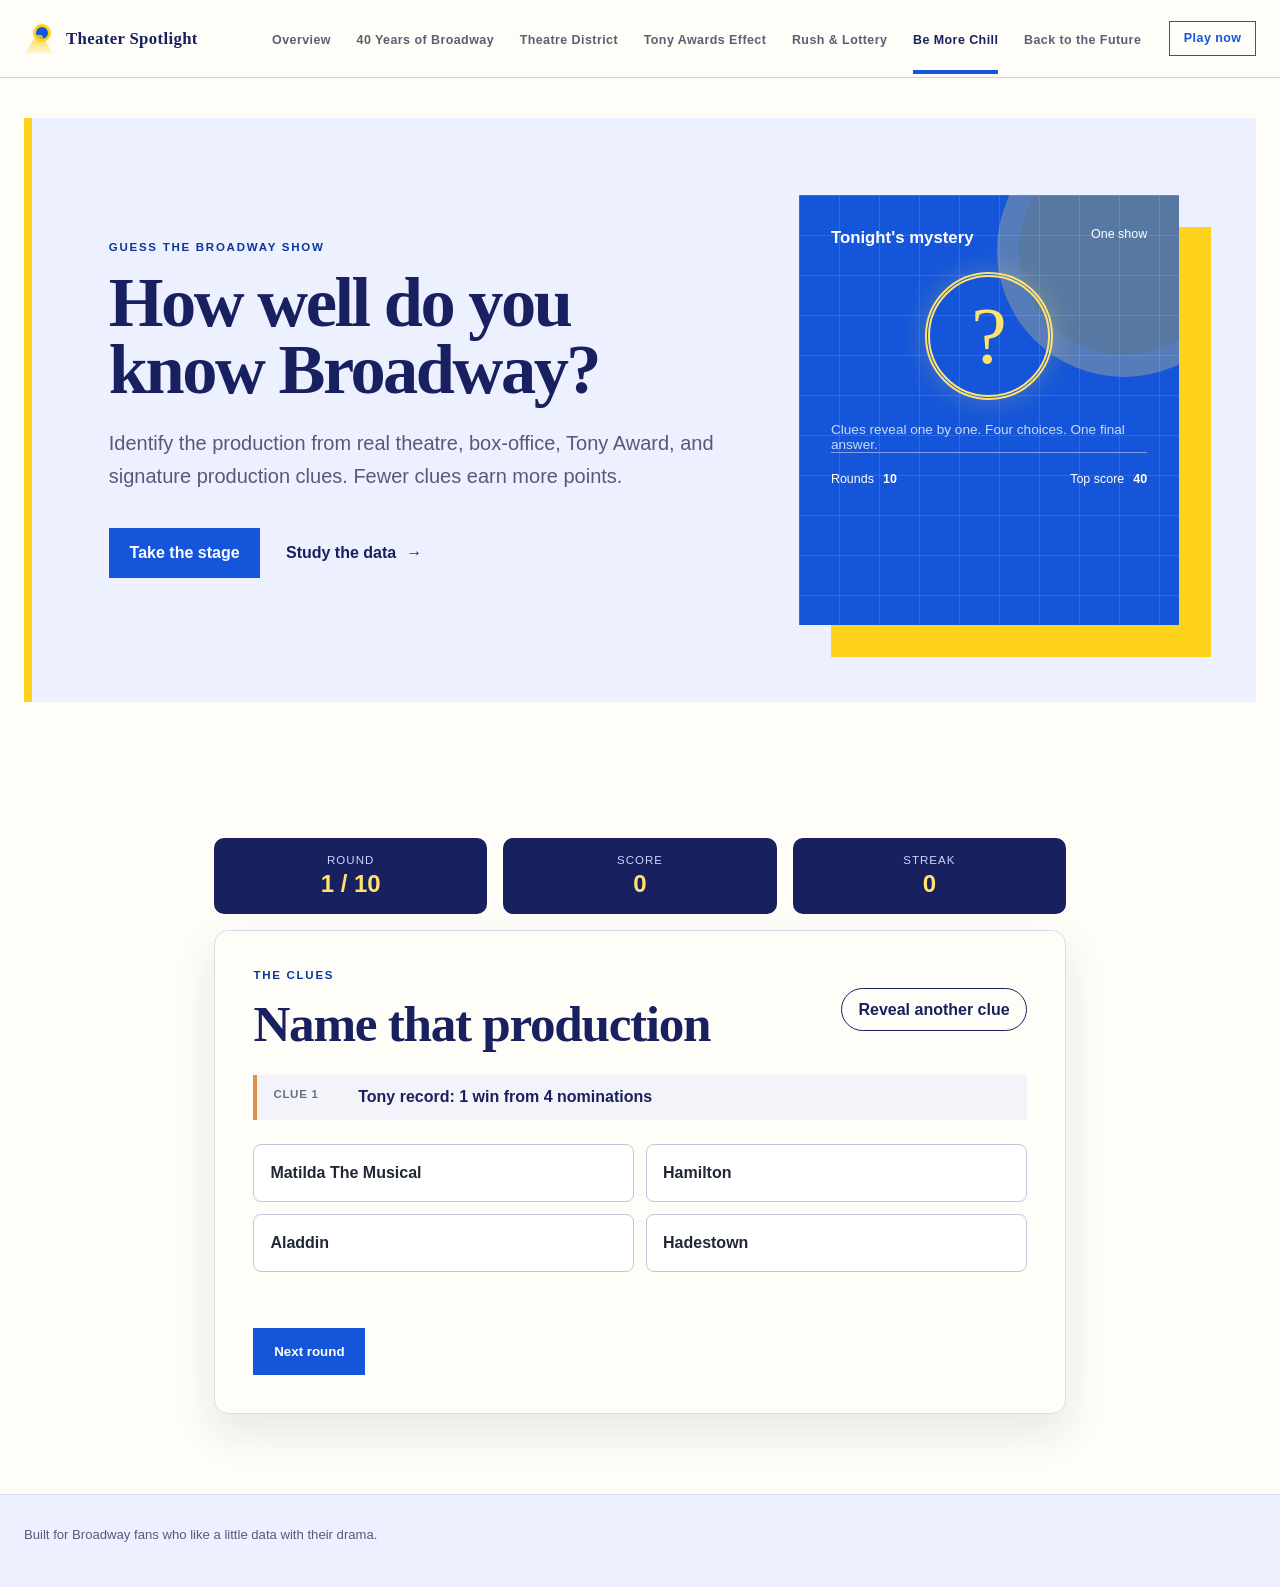
==== commit 1e686b57: "40 years, Timeline updated filter updated" ====
--- a/game.html
+++ b/game.html
@@ -5,8 +5,8 @@
   <meta name="viewport" content="width=device-width, initial-scale=1">
   <meta name="description" content="Guess the Broadway production from theatre, gross, capacity, and Tony clues.">
   <title>Guess the Broadway Show | Theater Spotlight</title>
-  <link rel="stylesheet" href="styles.css?v=7">
-  <script src="game.js?v=5" defer></script>
+  <link rel="stylesheet" href="styles.css?v=8">
+  <script src="game.js?v=10" defer></script>
   <!-- Google tag (gtag.js) -->
   <script async src="https://www.googletagmanager.com/gtag/js?id=G-47RPC1XZKM"></script>
   <script>
@@ -46,7 +46,7 @@
       <div class="hero-copy">
         <p class="eyebrow">Guess the Broadway Show</p>
         <h1>How well do you know Broadway?</h1>
-        <p class="intro">Identify the production from real theatre, box-office, capacity, and Tony Award clues. Fewer clues earn more points.</p>
+        <p class="intro">Identify the production from real theatre, box-office, Tony Award, and signature production clues. Fewer clues earn more points.</p>
         <div class="hero-actions">
           <a class="primary-button" href="#game-board">Take the stage</a>
           <a class="text-link" href="history.html">Study the data <span aria-hidden="true">→</span></a>
@@ -55,7 +55,7 @@
       <div class="data-art game-art" aria-label="Broadway guessing game graphic">
         <div class="art-topline"><span>Tonight's mystery</span><span>One show</span></div>
         <div class="game-marquee" aria-hidden="true">?</div>
-        <div class="art-caption">Four clues. Four choices. One final answer.</div>
+        <div class="art-caption">Clues reveal one by one. Four choices. One final answer.</div>
         <div class="art-stats"><span>Rounds <b>10</b></span><span>Top score <b>40</b></span></div>
       </div>
     </section>
--- a/styles.css
+++ b/styles.css
@@ -13,6 +13,1081 @@
   --max: 1240px;
   --font-display: "Bodoni MT", "Bodoni 72", Didot, Georgia, serif;
   --font-body: Aptos, "Segoe UI Variable", "Segoe UI", Arial, sans-serif;
+}
+
+/* Keep the Encore heading integrated with the light infographic. */
+body.theme-memories .memory-fun-facts .memory-facts-heading {
+  min-height: 0;
+  margin: 0 0 1rem;
+  padding: 0 0 1rem;
+  border: 0;
+  border-bottom: 1px solid #d8cdbd;
+  color: #17283a;
+  background: transparent;
+}
+
+body.theme-memories .memory-fun-facts .memory-facts-heading h2 {
+  color: #17283a;
+}
+
+body.theme-memories .memory-fun-facts .memory-facts-heading .section-label {
+  color: #b24e38;
+}
+
+body.theme-memories .memory-fun-facts .memory-facts-intro {
+  color: #697278;
+}
+
+body.theme-memories {
+/* Encore Report: refined editorial dashboard */
+.memory-fun-facts {
+  isolation: isolate;
+  overflow: hidden;
+  margin-bottom: 5.5rem;
+  padding: clamp(1.5rem, 4vw, 3.25rem);
+  border: 1px solid rgba(228, 194, 120, .24);
+  border-top: 1px solid rgba(255, 240, 202, .5);
+  border-radius: 28px;
+  color: #f8f3e8;
+  background:
+    radial-gradient(circle at 82% 8%, rgba(209, 165, 82, .18), transparent 28%),
+    radial-gradient(circle at 6% 92%, rgba(62, 111, 137, .2), transparent 32%),
+    linear-gradient(145deg, #0c1825 0%, #142a3b 55%, #0d1d2b 100%);
+  box-shadow: 0 28px 65px rgba(13, 29, 43, .24);
+}
+
+.memory-fun-facts::before {
+  position: absolute;
+  z-index: -1;
+  inset: 0;
+  background:
+    linear-gradient(90deg, rgba(255,255,255,.025) 1px, transparent 1px),
+    linear-gradient(rgba(255,255,255,.025) 1px, transparent 1px);
+  background-size: 42px 42px;
+  mask-image: linear-gradient(to bottom, #000, transparent 78%);
+  content: "";
+  pointer-events: none;
+}
+
+.memory-fun-facts::after {
+  position: absolute;
+  z-index: -1;
+  top: -110px;
+  right: -90px;
+  width: 310px;
+  height: 310px;
+  border: 1px solid rgba(228, 194, 120, .16);
+  border-radius: 50%;
+  background: transparent;
+  box-shadow:
+    0 0 0 42px rgba(228, 194, 120, .025),
+    0 0 0 84px rgba(228, 194, 120, .015);
+  opacity: 1;
+  content: "";
+}
+
+.memory-facts-heading {
+  display: grid;
+  grid-template-columns: minmax(0, 1.2fr) minmax(280px, .8fr);
+  align-items: end;
+  gap: 1.5rem 3rem;
+  margin: 0 0 2.25rem;
+  padding: 0 0 1.75rem;
+  border-bottom: 1px solid rgba(228, 194, 120, .22);
+}
+
+.memory-facts-heading .section-label {
+  margin: 0 0 .55rem;
+  color: #dcb66b;
+  font-size: .67rem;
+  letter-spacing: .22em;
+}
+
+.memory-facts-heading h2 {
+  margin: 0;
+  color: #fffaf0;
+  font-size: clamp(2.4rem, 5vw, 4.25rem);
+  font-weight: 650;
+  letter-spacing: -.045em;
+  line-height: .95;
+}
+
+.memory-facts-intro {
+  grid-column: 2;
+  grid-row: 1 / span 2;
+  max-width: 390px;
+  margin: 0;
+  justify-self: end;
+  color: rgba(238, 240, 239, .66);
+  font-size: .94rem;
+  line-height: 1.65;
+}
+
+.memory-facts-infographic {
+  display: grid;
+  grid-template-columns: repeat(12, minmax(0, 1fr));
+  grid-template-rows: repeat(2, minmax(138px, auto)) minmax(130px, auto);
+  gap: .8rem;
+  margin: 0;
+  counter-reset: none;
+}
+
+.memory-facts-infographic::before {
+  display: none;
+}
+
+.memory-fact,
+.fact-cities,
+.fact-city,
+.fact-show,
+.fact-year,
+.fact-rating,
+.fact-loved,
+.fact-theatre,
+.fact-month,
+.fact-strength {
+  --fact-accent: #dcb66b;
+  position: relative;
+  display: grid;
+  grid-template-columns: 42px minmax(0, 1fr);
+  grid-template-rows: auto auto auto;
+  min-width: 0;
+  min-height: 130px;
+  padding: 1.15rem;
+  overflow: hidden;
+  border: 1px solid rgba(255,255,255,.1);
+  border-radius: 16px;
+  color: #f8f3e8;
+  background: linear-gradient(145deg, rgba(255,255,255,.075), rgba(255,255,255,.025));
+  box-shadow: inset 0 1px 0 rgba(255,255,255,.05);
+  clip-path: none;
+  text-align: left;
+  transform: none;
+  place-items: initial;
+  column-gap: .8rem;
+  transition: border-color .2s ease, background .2s ease, transform .2s ease;
+}
+
+.memory-fact:hover {
+  border-color: rgba(220, 182, 107, .42);
+  background: linear-gradient(145deg, rgba(255,255,255,.105), rgba(255,255,255,.04));
+  transform: translateY(-2px);
+}
+
+.memory-fact::after {
+  position: absolute;
+  top: 0;
+  right: 1.15rem;
+  left: 1.15rem;
+  height: 1px;
+  background: linear-gradient(90deg, transparent, rgba(220, 182, 107, .65), transparent);
+  content: "";
+}
+
+.fact-cities {
+  grid-column: 1 / 5;
+  grid-row: 1 / 3;
+  grid-template-columns: 1fr;
+  grid-template-rows: auto auto auto auto;
+  align-content: center;
+  justify-items: start;
+  padding: clamp(1.5rem, 3vw, 2.25rem);
+  border-color: rgba(220, 182, 107, .3);
+  border-radius: 18px;
+  background:
+    radial-gradient(circle at 85% 18%, rgba(220, 182, 107, .18), transparent 35%),
+    linear-gradient(145deg, rgba(220, 182, 107, .11), rgba(255,255,255,.025));
+  box-shadow: inset 0 1px 0 rgba(255,255,255,.08);
+  text-align: left;
+}
+
+.fact-city { grid-column: 5 / 10; grid-row: 1; }
+.fact-show { grid-column: 10 / 13; grid-row: 1; }
+.fact-year { grid-column: 5 / 8; grid-row: 2; }
+.fact-rating { grid-column: 8 / 11; grid-row: 2; }
+.fact-loved { grid-column: 11 / 13; grid-row: 2; }
+.fact-theatre { grid-column: 1 / 5; grid-row: 3; }
+.fact-month { grid-column: 5 / 9; grid-row: 3; }
+.fact-strength { grid-column: 9 / 13; grid-row: 3; }
+
+.memory-fact > .fact-icon,
+.fact-cities > .fact-icon,
+.fact-city > .fact-icon,
+.fact-show > .fact-icon,
+.fact-year > .fact-icon,
+.fact-rating > .fact-icon,
+.fact-loved > .fact-icon,
+.fact-theatre > .fact-icon,
+.fact-month > .fact-icon,
+.fact-strength > .fact-icon {
+  position: static;
+  grid-column: 1;
+  grid-row: 1 / span 3;
+  width: 2.4rem;
+  height: 2.4rem;
+  margin: 0;
+  align-self: center;
+  justify-self: start;
+  border: 1px solid rgba(220, 182, 107, .35);
+  border-radius: 10px;
+  color: #e4c278;
+  background: rgba(220, 182, 107, .07);
+  transform: none;
+}
+
+.fact-cities > .fact-icon {
+  grid-column: 1;
+  grid-row: 1;
+  width: 2.8rem;
+  height: 2.8rem;
+  margin-bottom: 1.25rem;
+  justify-self: start;
+}
+
+.memory-fact > span:not(.fact-icon),
+.fact-cities > span:not(.fact-icon) {
+  grid-column: 2;
+  grid-row: 1;
+  align-self: end;
+  justify-self: stretch;
+  color: rgba(229, 231, 229, .54);
+  font-size: .62rem;
+  font-weight: 700;
+  letter-spacing: .14em;
+  text-transform: uppercase;
+}
+
+.memory-fact > strong,
+.fact-show > strong,
+.fact-loved > strong {
+  grid-column: 2;
+  grid-row: 2;
+  margin: .32rem 0 0;
+  justify-self: stretch;
+  color: #fffaf0;
+  font: 650 clamp(1.08rem, 1.8vw, 1.45rem)/1.15 var(--font-display);
+  letter-spacing: -.02em;
+}
+
+.memory-fact > small,
+.fact-rating-line {
+  grid-column: 2;
+  grid-row: 3;
+  margin-top: .48rem;
+  justify-self: stretch;
+  color: rgba(229, 231, 229, .46);
+  font-size: .64rem;
+  line-height: 1.4;
+}
+
+.fact-cities > strong {
+  grid-column: 1;
+  grid-row: 2;
+  margin: 0;
+  justify-self: start;
+  color: #f2ce80;
+  font: 600 clamp(4.5rem, 9vw, 7.5rem)/.82 var(--font-display);
+  letter-spacing: -.07em;
+}
+
+.fact-cities > span:not(.fact-icon) {
+  grid-column: 1;
+  grid-row: 3;
+  margin-top: 1.15rem;
+  justify-self: start;
+  color: rgba(255,250,240,.82);
+  font-size: .72rem;
+}
+
+.fact-cities > small {
+  grid-column: 1;
+  grid-row: 4;
+  margin-top: .45rem;
+  justify-self: start;
+  color: rgba(229,231,229,.46);
+}
+
+.fact-rating-line {
+  display: flex;
+  gap: .25rem;
+}
+
+.fact-rating-line i {
+  width: 18px;
+  height: 3px;
+  border-radius: 999px;
+  background: #dcb66b;
+}
+
+.fact-rating-line i:last-child {
+  background: rgba(220, 182, 107, .2);
+}
+
+@media (max-width: 900px) {
+  .memory-facts-heading {
+    grid-template-columns: 1fr;
+    gap: 1rem;
+  }
+
+  .memory-facts-intro {
+    grid-column: 1;
+    grid-row: auto;
+    max-width: 560px;
+    margin: 0;
+    justify-self: start;
+  }
+
+  .memory-facts-infographic {
+    grid-template-columns: repeat(2, minmax(0, 1fr));
+    grid-template-rows: none;
+  }
+
+  .fact-cities {
+    grid-column: 1 / -1;
+    grid-row: auto;
+    grid-template-columns: auto minmax(0, 1fr);
+    grid-template-rows: auto auto auto;
+    min-height: 190px;
+    align-content: center;
+    column-gap: 1.5rem;
+  }
+
+  .fact-cities > .fact-icon {
+    grid-column: 1;
+    grid-row: 1 / span 3;
+    margin: 0;
+    align-self: center;
+  }
+
+  .fact-cities > strong {
+    grid-column: 2;
+    grid-row: 1;
+  }
+
+  .fact-cities > span:not(.fact-icon) {
+    grid-column: 2;
+    grid-row: 2;
+    margin-top: .85rem;
+  }
+
+  .fact-cities > small {
+    grid-column: 2;
+    grid-row: 3;
+  }
+
+  .fact-city,
+  .fact-show,
+  .fact-year,
+  .fact-rating,
+  .fact-loved,
+  .fact-theatre,
+  .fact-month,
+  .fact-strength {
+    grid-column: auto;
+    grid-row: auto;
+  }
+}
+
+@media (max-width: 640px) {
+  .memory-fun-facts {
+    padding: 1.25rem;
+    border-radius: 20px;
+  }
+
+  .memory-facts-heading {
+    margin: 0 0 1.25rem;
+    padding: 0 0 1.25rem;
+  }
+
+  .memory-facts-infographic {
+    grid-template-columns: 1fr;
+  }
+
+  .fact-cities,
+  .fact-city,
+  .fact-show,
+  .fact-year,
+  .fact-rating,
+  .fact-loved,
+  .fact-theatre,
+  .fact-month,
+  .fact-strength {
+    grid-column: 1;
+    grid-row: auto;
+  }
+
+  .fact-cities {
+    min-height: 170px;
+  }
+}
+
+/* Encore Report v2: compact, warm editorial treatment */
+.memory-fun-facts {
+  margin-bottom: 4.5rem;
+  border: 1px solid #d9cebc;
+  border-radius: 22px;
+  color: #17283a;
+  background: #f4efe5;
+  box-shadow: 0 20px 50px rgba(32, 42, 52, .1);
+}
+
+.memory-fun-facts::before {
+  background:
+    linear-gradient(90deg, rgba(23, 40, 58, .025) 1px, transparent 1px),
+    linear-gradient(rgba(23, 40, 58, .025) 1px, transparent 1px);
+  background-size: 32px 32px;
+  mask-image: linear-gradient(#000, transparent 74%);
+}
+
+.memory-fun-facts::after {
+  display: none;
+}
+
+.memory-facts-heading {
+  border-bottom-color: #d9cebc;
+}
+
+.memory-facts-heading .section-label {
+  color: #a44832;
+}
+
+.memory-facts-heading h2 {
+  color: #17283a;
+}
+
+.memory-facts-intro {
+  color: #68717a;
+}
+
+.memory-fact,
+.fact-city,
+.fact-show,
+.fact-year,
+.fact-rating,
+.fact-loved,
+.fact-theatre,
+.fact-month,
+.fact-strength {
+  border-color: #ded5c7;
+  color: #17283a;
+  background: rgba(255, 253, 248, .78);
+  box-shadow: 0 7px 18px rgba(35, 43, 50, .055);
+}
+
+.memory-fact:hover {
+  border-color: #b9a98f;
+  background: #fffdf8;
+}
+
+.memory-fact::after {
+  background: linear-gradient(90deg, transparent, rgba(164, 72, 50, .28), transparent);
+}
+
+.memory-fact > .fact-icon,
+.fact-city > .fact-icon,
+.fact-show > .fact-icon,
+.fact-year > .fact-icon,
+.fact-rating > .fact-icon,
+.fact-loved > .fact-icon,
+.fact-theatre > .fact-icon,
+.fact-month > .fact-icon,
+.fact-strength > .fact-icon {
+  border-color: rgba(164, 72, 50, .2);
+  color: #a44832;
+  background: #f5e9df;
+}
+
+.memory-fact > span:not(.fact-icon) {
+  color: #767a7c;
+}
+
+.memory-fact > strong,
+.fact-show > strong,
+.fact-loved > strong {
+  color: #17283a;
+}
+
+.memory-fact > small {
+  color: #878783;
+}
+
+.fact-cities {
+  border: 0;
+  color: #fffaf0;
+  background:
+    radial-gradient(circle at 88% 15%, rgba(225, 190, 117, .22), transparent 30%),
+    linear-gradient(145deg, #182b3d, #243f54);
+  box-shadow: 0 12px 24px rgba(23, 40, 58, .16);
+}
+
+.fact-cities > .fact-icon {
+  border-color: rgba(225, 190, 117, .4);
+  color: #e1be75;
+  background: rgba(225, 190, 117, .08);
+}
+
+.fact-cities > strong {
+  color: #e8c77f;
+}
+
+.fact-cities > span:not(.fact-icon) {
+  color: #fffaf0;
+}
+
+.fact-cities > small {
+  color: rgba(255, 250, 240, .56);
+}
+
+.fact-rating-line i {
+  background: #a44832;
+}
+
+.fact-rating-line i:last-child {
+  background: rgba(164, 72, 50, .15);
+}
+
+@media (max-width: 640px) {
+  .memory-fun-facts {
+    width: min(calc(100% - 24px), var(--max));
+    margin-top: -1.5rem;
+    margin-bottom: 3.5rem;
+    padding: 1rem;
+    border-radius: 18px;
+  }
+
+  .memory-facts-heading {
+    gap: .7rem;
+    margin-bottom: .9rem;
+    padding: .25rem .15rem 1rem;
+  }
+
+  .memory-facts-heading .section-label {
+    margin-bottom: .25rem;
+    font-size: .58rem;
+  }
+
+  .memory-facts-heading h2 {
+    font-size: 2.15rem;
+    line-height: 1;
+  }
+
+  .memory-facts-intro {
+    font-size: .78rem;
+    line-height: 1.45;
+  }
+
+  .memory-facts-infographic {
+    grid-template-columns: repeat(2, minmax(0, 1fr));
+    gap: .55rem;
+  }
+
+  .fact-cities {
+    grid-column: 1 / -1;
+    grid-template-columns: 44px minmax(0, 1fr);
+    grid-template-rows: auto auto;
+    min-height: 118px;
+    padding: 1rem 1.15rem;
+    column-gap: .85rem;
+  }
+
+  .fact-cities > .fact-icon {
+    grid-column: 1;
+    grid-row: 1 / span 2;
+    width: 2.5rem;
+    height: 2.5rem;
+  }
+
+  .fact-cities > strong {
+    grid-column: 2;
+    grid-row: 1;
+    align-self: end;
+    font-size: 3.3rem;
+    line-height: .8;
+  }
+
+  .fact-cities > span:not(.fact-icon) {
+    grid-column: 2;
+    grid-row: 2;
+    margin-top: .65rem;
+    align-self: start;
+  }
+
+  .fact-cities > small {
+    display: none;
+  }
+
+  .fact-city,
+  .fact-show,
+  .fact-year,
+  .fact-rating,
+  .fact-loved,
+  .fact-theatre,
+  .fact-month,
+  .fact-strength {
+    grid-column: auto;
+    grid-row: auto;
+    grid-template-columns: 30px minmax(0, 1fr);
+    min-height: 104px;
+    padding: .75rem;
+    column-gap: .5rem;
+  }
+
+  .memory-fact > .fact-icon {
+    width: 1.75rem;
+    height: 1.75rem;
+    border-radius: 8px;
+  }
+
+  .memory-fact > .fact-icon svg {
+    width: .95rem;
+    height: .95rem;
+  }
+
+  .memory-fact > span:not(.fact-icon) {
+    font-size: .5rem;
+    letter-spacing: .08em;
+  }
+
+  .memory-fact > strong,
+  .fact-show > strong,
+  .fact-loved > strong {
+    margin-top: .2rem;
+    font-size: clamp(.86rem, 3.6vw, 1.05rem);
+    line-height: 1.08;
+  }
+
+  .memory-fact > small {
+    display: none;
+  }
+
+  .fact-rating-line {
+    margin-top: .4rem;
+    gap: .18rem;
+  }
+
+  .fact-rating-line i {
+    width: 10px;
+  }
+}
+
+.encore-infographic {
+  --average-rating: 0%;
+  display: grid;
+  grid-template-columns: repeat(12, minmax(0, 1fr));
+  gap: .8rem;
+}
+
+.encore-panel {
+  position: relative;
+  min-width: 0;
+  padding: 1.4rem;
+  overflow: hidden;
+  border: 1px solid #d8cebe;
+  border-radius: 15px;
+  background: rgba(255, 253, 248, .82);
+}
+
+.encore-panel-heading {
+  display: flex;
+  align-items: center;
+  gap: .75rem;
+  margin-bottom: 1.4rem;
+}
+
+.encore-panel-heading > span {
+  display: grid;
+  flex: 0 0 auto;
+  width: 2rem;
+  height: 2rem;
+  border: 1px solid #b6a88f;
+  border-radius: 50%;
+  place-items: center;
+  color: #a44832;
+  font-size: .58rem;
+  font-weight: 800;
+  letter-spacing: .08em;
+}
+
+.encore-panel-heading h3 {
+  margin: 0;
+  color: #17283a;
+  font: 650 1.25rem/1 var(--font-display);
+}
+
+.encore-panel-heading p {
+  margin: .22rem 0 0;
+  color: #7c7b76;
+  font-size: .66rem;
+}
+
+.encore-footprint {
+  grid-column: 1 / 6;
+  grid-row: 1 / 3;
+  display: grid;
+  grid-template-columns: .8fr 1.2fr;
+  align-content: start;
+  gap: 1rem 1.5rem;
+}
+
+.encore-footprint .encore-panel-heading {
+  grid-column: 1 / -1;
+}
+
+.encore-city-total {
+  display: grid;
+  align-content: center;
+  min-height: 190px;
+  padding: 1.2rem;
+  border-radius: 13px;
+  color: #fffaf0;
+  background:
+    radial-gradient(circle at 85% 15%, rgba(232, 199, 127, .24), transparent 32%),
+    #20384b;
+}
+
+.encore-globe {
+  color: #e8c77f;
+}
+
+.encore-globe svg,
+.encore-ticket-icon svg {
+  width: 1.5rem;
+  height: 1.5rem;
+  fill: none;
+  stroke: currentColor;
+  stroke-width: 1.6;
+  stroke-linecap: round;
+  stroke-linejoin: round;
+}
+
+.encore-city-total strong {
+  margin-top: .65rem;
+  color: #e8c77f;
+  font: 600 clamp(3.8rem, 7vw, 5.6rem)/.8 var(--font-display);
+  letter-spacing: -.06em;
+}
+
+.encore-city-total > span:last-child {
+  margin-top: .8rem;
+  color: rgba(255,250,240,.7);
+  font-size: .62rem;
+  font-weight: 750;
+  letter-spacing: .12em;
+  text-transform: uppercase;
+}
+
+.encore-data-list {
+  display: grid;
+  align-content: stretch;
+  margin: 0;
+}
+
+.encore-data-list > div {
+  display: grid;
+  align-content: center;
+  padding: 1rem 0;
+  border-bottom: 1px solid #ddd3c4;
+}
+
+.encore-data-list > div:last-child {
+  border-bottom: 0;
+}
+
+.encore-data-list dt,
+.encore-timeline span,
+.encore-rating span,
+.encore-taste-details span,
+.encore-return span {
+  color: #777974;
+  font-size: .6rem;
+  font-weight: 750;
+  letter-spacing: .1em;
+  text-transform: uppercase;
+}
+
+.encore-data-list dd {
+  margin: .38rem 0 0;
+  color: #17283a;
+  font: 650 clamp(1rem, 2vw, 1.35rem)/1.15 var(--font-display);
+}
+
+.encore-rhythm {
+  grid-column: 6 / 9;
+  grid-row: 1;
+}
+
+.encore-timeline {
+  position: relative;
+  display: grid;
+  gap: 1.15rem;
+  padding-left: 1.1rem;
+}
+
+.encore-timeline::before {
+  position: absolute;
+  top: .45rem;
+  bottom: .45rem;
+  left: 3px;
+  width: 1px;
+  background: #c9b897;
+  content: "";
+}
+
+.encore-timeline > div {
+  position: relative;
+  display: grid;
+}
+
+.encore-timeline i {
+  position: absolute;
+  top: .25rem;
+  left: -1.27rem;
+  width: 7px;
+  height: 7px;
+  border: 2px solid #f4efe5;
+  border-radius: 50%;
+  background: #a44832;
+  box-shadow: 0 0 0 1px #a44832;
+}
+
+.encore-timeline strong {
+  margin-top: .25rem;
+  color: #17283a;
+  font: 650 1.2rem/1.1 var(--font-display);
+}
+
+.encore-taste {
+  grid-column: 9 / 13;
+  grid-row: 1 / 3;
+}
+
+.encore-rating {
+  padding: 1.15rem;
+  border-radius: 12px;
+  background: #20384b;
+}
+
+.encore-rating > div:first-child {
+  display: flex;
+  align-items: end;
+  justify-content: space-between;
+  gap: 1rem;
+}
+
+.encore-rating span {
+  color: rgba(255,250,240,.62);
+}
+
+.encore-rating strong {
+  color: #e8c77f;
+  font: 600 1.45rem/1 var(--font-display);
+}
+
+.encore-rating-track {
+  height: 7px;
+  margin-top: 1rem;
+  overflow: hidden;
+  border-radius: 999px;
+  background: rgba(255,255,255,.12);
+}
+
+.encore-rating-track i {
+  display: block;
+  width: var(--average-rating);
+  height: 100%;
+  border-radius: inherit;
+  background: linear-gradient(90deg, #c8845e, #e8c77f);
+}
+
+.encore-rating-scale {
+  display: flex;
+  justify-content: space-between;
+  margin-top: .45rem;
+}
+
+.encore-rating-scale span {
+  font-size: .5rem;
+}
+
+.encore-taste-details {
+  display: grid;
+  grid-template-columns: .75fr 1.25fr;
+  gap: .7rem;
+  margin-top: .7rem;
+}
+
+.encore-taste-details > div {
+  display: grid;
+  align-content: center;
+  min-height: 92px;
+  padding: .85rem;
+  border: 1px solid #ddd3c4;
+  border-radius: 11px;
+}
+
+.encore-taste-details strong {
+  margin-top: .28rem;
+  color: #17283a;
+  font: 650 1.05rem/1.1 var(--font-display);
+}
+
+.encore-taste-details > div:first-child strong {
+  margin: 0;
+  color: #a44832;
+  font-size: 2.2rem;
+  line-height: .8;
+}
+
+.encore-taste-details > div:first-child span {
+  margin-top: .65rem;
+}
+
+.encore-return {
+  grid-column: 6 / 9;
+  grid-row: 2;
+  display: block;
+  color: #fffaf0;
+  background: #a44832;
+}
+
+.encore-return-heading {
+  display: flex;
+  align-items: center;
+  gap: .55rem;
+  margin-bottom: .6rem;
+}
+
+.encore-ticket-icon {
+  display: grid;
+  width: 1.7rem;
+  height: 1.7rem;
+  place-items: center;
+  color: #f2d5b6;
+}
+
+.encore-return-heading span {
+  color: rgba(255,250,240,.68);
+  font-size: .58rem;
+  font-weight: 750;
+  letter-spacing: .1em;
+  text-transform: uppercase;
+}
+
+.encore-show-stairs {
+  display: grid;
+  gap: .26rem;
+  margin: 0;
+  padding: 0;
+  list-style: none;
+}
+
+.encore-show-stairs li {
+  display: grid;
+  grid-template-columns: 27px minmax(0, 1fr);
+  align-items: center;
+  gap: .4rem;
+  min-height: 25px;
+  padding: .25rem .45rem;
+  border-radius: 5px;
+  color: #7d3829;
+  background: #fff6e9;
+}
+
+.encore-show-stairs li:nth-child(1) { width: 100%; }
+.encore-show-stairs li:nth-child(2) { width: 86%; }
+.encore-show-stairs li:nth-child(3) { width: 72%; }
+
+.encore-show-stairs b {
+  display: grid;
+  width: 25px;
+  height: 17px;
+  border-radius: 50%;
+  place-items: center;
+  color: #fff8ed;
+  background: #a44832;
+  font-size: .52rem;
+}
+
+.encore-show-stairs strong {
+  font: 650 .66rem/1.2 var(--font-display);
+}
+
+.encore-show-stairs li > span {
+  color: #a44832;
+  font-size: .56rem;
+  font-weight: 800;
+}
+
+@media (max-width: 900px) {
+  .encore-footprint { grid-column: 1 / 8; }
+  .encore-rhythm { grid-column: 8 / 13; }
+  .encore-return { grid-column: 8 / 13; }
+  .encore-taste {
+    grid-column: 1 / -1;
+    grid-row: 3;
+    display: grid;
+    grid-template-columns: 1fr 1fr;
+    gap: .8rem;
+  }
+  .encore-taste .encore-panel-heading { grid-column: 1 / -1; margin-bottom: .2rem; }
+  .encore-taste-details { margin-top: 0; }
+}
+
+@media (max-width: 640px) {
+  .encore-infographic {
+    grid-template-columns: 1fr;
+    gap: .65rem;
+  }
+
+  .encore-panel,
+  .encore-footprint,
+  .encore-rhythm,
+  .encore-taste,
+  .encore-return {
+    grid-column: 1;
+    grid-row: auto;
+  }
+
+  .encore-panel {
+    padding: 1rem;
+  }
+
+  .encore-panel-heading {
+    margin-bottom: .9rem;
+  }
+
+  .encore-footprint {
+    grid-template-columns: .65fr 1.35fr;
+    gap: .6rem .8rem;
+  }
+
+  .encore-city-total {
+    min-height: 150px;
+    padding: .9rem;
+  }
+
+  .encore-city-total strong {
+    font-size: 3.6rem;
+  }
+
+  .encore-data-list > div {
+    padding: .65rem 0;
+  }
+
+  .encore-taste {
+    display: grid;
+    grid-template-columns: 1fr;
+    gap: .6rem;
+  }
+
+  .encore-taste .encore-panel-heading {
+    grid-column: 1;
+  }
+
+  .encore-return {
+    grid-template-columns: 34px minmax(0, 1fr);
+  }
+}
 }
 
 .theme-overview,
@@ -1254,7 +2329,6 @@
   outline: 2px solid rgba(53, 107, 232, .2);
 }
 
-.history-chart-grid,
 .theatre-main-grid,
 .tony-chart-grid {
   display: grid;
@@ -1263,7 +2337,30 @@
 }
 
 .history-chart-grid {
-  grid-template-columns: 1.4fr 1fr;
+  display: grid;
+  grid-template-columns: minmax(0, 1.38fr) minmax(0, 1fr);
+  gap: 16px;
+  margin-bottom: 16px;
+}
+
+@media (max-width: 1100px) {
+  .history-chart-grid {
+    grid-template-columns: 1fr;
+  }
+}
+
+.history-runs-panel,
+.history-gross-panel {
+  height: 340px;
+  padding: .6rem;
+  box-sizing: border-box;
+}
+
+.history-runs-panel .chart-definition,
+.history-gross-panel .chart-definition {
+  min-height: 0;
+  margin-top: .2rem;
+  white-space: normal;
 }
 
 .theatre-main-grid {
@@ -1459,52 +2556,57 @@
 
 .history-production-stairs {
   display: grid;
-  gap: .45rem;
-  min-height: 205px;
-  margin-top: .45rem;
+  grid-template-columns: repeat(3, minmax(0, 1fr));
+  align-items: end;
+  height: 270px;
+  min-height: 0;
+  gap: .38rem;
+  margin-top: .35rem;
+  padding-top: .2rem;
 }
 
 .history-production-step {
-  display: grid;
-  grid-template-columns: 62px 1fr;
-  align-items: center;
-  gap: .55rem;
-  min-height: 58px;
-  padding: .45rem .55rem;
+  position: relative;
+  display: flex;
+  min-width: 0;
+  flex-direction: column;
+  padding: .58rem .4rem .4rem;
   border: 1px solid #d7deea;
-  border-radius: 8px;
+  border-radius: 9px 9px 3px 3px;
   box-shadow: none;
   color: #243047;
 }
 
-.history-production-step-1 {
-  width: 58%;
-  margin-left: 42%;
-  border-radius: 9px 9px 8px 8px;
+.history-production-rank-1 {
+  grid-area: 1 / 2;
+  min-height: 270px;
   border-color: #e8bd4a;
-  border-left: 4px solid #254a7a;
   color: #28364a;
   background: #e8bd4a;
 }
 
-.history-production-step-2 {
-  width: 79%;
-  margin-left: 21%;
+.history-production-rank-2 {
+  grid-area: 1 / 1;
+  min-height: 260px;
   border-color: #5f82ad;
-  border-left: 4px solid #e8bd4a;
   color: #fffdf7;
   background: #5f82ad;
 }
 
-.history-production-step-3 {
-  width: 100%;
+.history-production-rank-3 {
+  grid-area: 1 / 3;
+  min-height: 250px;
   border-color: #eadb9e;
-  border-left: 4px solid #5f82ad;
   background: #f5e7b5;
 }
 
+.history-runs-panel {
+  container-type: inline-size;
+}
+
 .history-step-heading {
-  text-align: left;
+  margin-bottom: .25rem;
+  text-align: center;
 }
 
 .history-step-heading strong,
@@ -1524,48 +2626,94 @@
 }
 
 .history-step-shows {
+  display: grid;
+  gap: 0;
+  padding: .05rem;
+}
+
+.history-production-rank-1 .history-step-shows,
+.history-production-rank-2 .history-step-shows {
   display: flex;
-  flex-wrap: wrap;
-  gap: .22rem;
+  flex: 1 1 auto;
+  align-items: stretch;
+}
+
+.history-production-rank-1 .history-step-show:only-child,
+.history-production-rank-2 .history-step-show:only-child {
+  display: flex;
+  min-height: 0;
+  flex: 1 1 auto;
+  align-items: center;
+  justify-content: center;
+  padding: .7rem .3rem;
+  font: 800 clamp(1rem, 4cqi, 1.375rem)/1.1 var(--font-display);
+  overflow-wrap: normal;
+  text-align: center;
 }
 
 .history-step-show {
-  padding: .2rem .35rem;
-  border: 1px solid #cbd5e1;
-  border-radius: 99px;
-  background: #fff;
-  color: #344054;
+  position: relative;
+  width: 100%;
+  min-height: 18px;
+  padding: .11rem .04rem;
+  border: 0;
+  border-bottom: 1px solid rgba(52, 64, 84, .16);
+  border-radius: 0;
+  background: transparent;
+  color: inherit;
   cursor: pointer;
-  font: 700 .54rem/1.1 var(--font-body);
-}
-
-.history-production-step-1 .history-step-show,
-.history-production-step-2 .history-step-show {
-  border-color: rgba(52,64,84,.16);
-  color: #344054;
-  background: rgba(255,255,255,.55);
-}
-
-.history-production-step-2 .history-step-show {
-  border-color: rgba(255,253,247,.38);
+  font: 700 clamp(.47rem, 1vw, .54rem)/1.08 var(--font-body);
+  hyphens: auto;
+  overflow-wrap: break-word;
+  text-align: left;
+  white-space: normal;
+}
+
+.history-step-show:last-child {
+  border-bottom: 0;
+}
+
+.history-production-rank-2 .history-step-show {
+  border-color: rgba(255,253,247,.28);
   color: #fffdf7;
-  background: rgba(255,253,247,.14);
+}
+
+.history-step-show:hover,
+.history-step-show.selected {
+  background: rgba(255, 255, 255, .24);
+  text-decoration: underline;
+  text-underline-offset: 2px;
+}
+
+.history-step-show:focus-visible {
+  z-index: 1;
+  border-radius: 2px;
+  outline: 2px solid #356be8;
+  outline-offset: 1px;
 }
 
 .history-gross-treemap {
   display: grid;
   grid-template-columns: repeat(4, minmax(0, 1fr));
-  grid-template-rows: repeat(3, 65px);
-  gap: .35rem;
-  margin-top: .55rem;
+  grid-template-rows: repeat(3, minmax(0, 1fr));
+  width: 100%;
+  min-width: 0;
+  min-height: 0;
+  flex: 1 1 auto;
+  gap: clamp(.16rem, .7cqi, .25rem);
+  margin-top: .35rem;
+  overflow: hidden;
+  box-sizing: border-box;
 }
 
 .history-gross-tile {
-  display: flex;
-  flex-direction: column;
-  justify-content: center;
+  position: relative;
+  display: grid;
+  grid-template-columns: minmax(0, 1fr) auto;
+  align-items: center;
+  column-gap: clamp(.25rem, 1.1cqi, .5rem);
   min-width: 0;
-  padding: .55rem;
+  padding: clamp(.35rem, 1.4cqi, .55rem);
   border: 1px solid rgba(52,64,84,.12);
   border-radius: 8px;
   background-color: var(--tile-color);
@@ -1577,6 +2725,54 @@
   box-shadow: none;
 }
 
+.history-gross-panel {
+  display: flex;
+  min-height: 0;
+  flex-direction: column;
+  overflow: hidden;
+  container-type: inline-size;
+}
+
+@container (max-width: 400px) {
+  .history-gross-tile {
+    padding: .35rem;
+  }
+
+  .history-gross-tile strong {
+    font-size: .6rem;
+  }
+
+  .history-gross-tile-5 strong,
+  .history-gross-tile-6 strong {
+    font-size: .54rem;
+  }
+}
+
+.history-gross-icon {
+  position: static;
+  grid-column: 2;
+  grid-row: 1;
+  width: 1rem;
+  flex: 0 0 auto;
+  align-self: center;
+  margin: 0;
+  opacity: .68;
+}
+
+.history-gross-icon svg {
+  display: block;
+  width: 100%;
+  height: auto;
+}
+
+.history-gross-copy {
+  display: flex;
+  grid-column: 1;
+  grid-row: 1;
+  min-width: 0;
+  flex-direction: column;
+}
+
 .history-gross-tile-1 { grid-area: 1 / 1 / 3 / 3; }
 .history-gross-tile-2 { grid-area: 1 / 3 / 2 / 5; }
 .history-gross-tile-3 { grid-area: 2 / 3 / 3 / 5; }
@@ -1584,18 +2780,44 @@
 .history-gross-tile-5 { grid-area: 3 / 3 / 4 / 4; }
 .history-gross-tile-6 { grid-area: 3 / 4 / 4 / 5; }
 
+.history-gross-tile-1 .history-gross-icon {
+  width: clamp(1.875rem, 7.2cqi, 2.125rem);
+}
+
+.history-gross-tile-2 .history-gross-icon {
+  width: clamp(1.625rem, 6.2cqi, 1.875rem);
+}
+
+.history-gross-tile-3 .history-gross-icon,
+.history-gross-tile-4 .history-gross-icon {
+  width: clamp(1.3125rem, 5.2cqi, 1.5625rem);
+}
+
+.history-gross-tile-5 .history-gross-icon,
+.history-gross-tile-6 .history-gross-icon {
+  display: block;
+  width: clamp(1rem, 4.1cqi, 1.25rem);
+}
+
 .history-gross-tile strong {
-  overflow: hidden;
+  display: block;
   font-family: var(--font-body);
   font-size: .67rem;
   font-weight: 800;
   line-height: 1.08;
-  text-overflow: ellipsis;
+  overflow-wrap: anywhere;
+  white-space: normal;
 }
 
 .history-gross-tile-1 strong {
   font: 800 .9rem/1.08 var(--font-body);
   white-space: normal;
+}
+
+.history-gross-tile-5 strong,
+.history-gross-tile-6 strong {
+  font-size: .58rem;
+  line-height: 1.02;
 }
 
 .history-gross-tile-5,
@@ -1604,12 +2826,12 @@
   color: #fffdf7;
 }
 
-.history-gross-tile-5 span,
-.history-gross-tile-6 span {
+.history-gross-tile-5 .history-gross-copy > span,
+.history-gross-tile-6 .history-gross-copy > span {
   color: rgba(255,253,247,.82);
 }
 
-.history-gross-tile span {
+.history-gross-tile .history-gross-copy > span {
   margin-top: .25rem;
   color: #536074;
   font-size: .62rem;
@@ -3221,6 +4443,239 @@
   transform: translateY(-3px);
 }
 
+/* Encore Report: compact theatre-program layout */
+.memory-fun-facts {
+  padding: 2rem;
+  border: 1px solid #d5d7df;
+  border-top: 7px solid #e76f51;
+  border-radius: 18px;
+  color: #14213d;
+  background: #f7f3ea;
+  box-shadow: 0 18px 42px rgba(20,33,61,.13);
+}
+
+.memory-fun-facts::after {
+  display: none;
+}
+
+.memory-facts-heading {
+  margin: -2rem -2rem 1.2rem;
+  padding: 1.5rem 2rem;
+  border: 0;
+  background:
+    linear-gradient(90deg, transparent 0 72%, rgba(233,196,106,.15) 72%),
+    #14213d;
+}
+
+.memory-facts-heading h2 {
+  color: #fff;
+}
+
+.memory-facts-heading .section-label {
+  color: #e9c46a;
+}
+
+.memory-facts-intro {
+  color: rgba(255,255,255,.72);
+}
+
+.memory-facts-infographic {
+  grid-template-columns: repeat(6, minmax(0, 1fr));
+  grid-template-rows: repeat(4, minmax(108px, auto));
+  gap: 1px;
+  overflow: hidden;
+  margin-top: 0;
+  border: 1px solid #d9dbe2;
+  border-radius: 12px;
+  background: #d9dbe2;
+}
+
+.memory-facts-infographic .memory-fact {
+  --fact-accent: #e76f51;
+  display: grid;
+  grid-template-columns: 38px minmax(0, 1fr);
+  grid-template-rows: auto auto auto;
+  min-height: 108px;
+  padding: .9rem 1rem;
+  border: 0;
+  border-radius: 0;
+  color: #14213d;
+  background: #fff;
+  box-shadow: inset 0 4px 0 var(--fact-accent);
+  clip-path: none;
+  transform: none;
+}
+
+.memory-facts-infographic .memory-fact:nth-child(3n + 2) {
+  --fact-accent: #2a9d8f;
+  transform: none;
+}
+
+.memory-facts-infographic .memory-fact:nth-child(3n) {
+  --fact-accent: #d39b27;
+}
+
+.memory-facts-infographic .memory-fact::after {
+  top: auto;
+  right: .8rem;
+  bottom: .65rem;
+  color: #a4a9b6;
+}
+
+.memory-facts-infographic .fact-cities {
+  grid-column: 1 / 4;
+  grid-row: 1 / 3;
+  grid-template-columns: 58px minmax(0, 1fr);
+  grid-template-rows: auto auto auto;
+  align-content: center;
+  justify-items: start;
+  padding: 1.5rem;
+  border: 0;
+  border-radius: 0;
+  color: #fff;
+  background:
+    radial-gradient(circle at 88% 18%, rgba(233,196,106,.24) 0 8%, transparent 8.5%),
+    linear-gradient(145deg, #14213d, #24486e);
+  box-shadow: inset 7px 0 0 #e76f51;
+  text-align: left;
+}
+
+.memory-facts-infographic .fact-city {
+  grid-column: 4 / 7;
+  grid-row: 1;
+}
+
+.memory-facts-infographic .fact-show {
+  grid-column: 4 / 7;
+  grid-row: 2;
+}
+
+.memory-facts-infographic .fact-year {
+  grid-column: 1 / 3;
+  grid-row: 3;
+}
+
+.memory-facts-infographic .fact-rating {
+  grid-column: 3 / 5;
+  grid-row: 3;
+}
+
+.memory-facts-infographic .fact-loved {
+  grid-column: 5 / 7;
+  grid-row: 3;
+}
+
+.memory-facts-infographic .fact-theatre {
+  grid-column: 1 / 3;
+  grid-row: 4;
+}
+
+.memory-facts-infographic .fact-month {
+  grid-column: 3 / 5;
+  grid-row: 4;
+}
+
+.memory-facts-infographic .fact-strength {
+  grid-column: 5 / 7;
+  grid-row: 4;
+}
+
+.memory-facts-infographic .memory-fact > .fact-icon {
+  width: 2.15rem;
+  height: 2.15rem;
+  border-color: color-mix(in srgb, var(--fact-accent) 35%, transparent);
+  color: var(--fact-accent);
+  background: color-mix(in srgb, var(--fact-accent) 9%, white);
+}
+
+.memory-facts-infographic .fact-cities > .fact-icon {
+  grid-column: 1;
+  grid-row: 1 / span 3;
+  align-self: center;
+  justify-self: start;
+  width: 3rem;
+  height: 3rem;
+  border-color: rgba(255,255,255,.35);
+  color: #e9c46a;
+  background: rgba(255,255,255,.08);
+}
+
+.memory-facts-infographic .memory-fact > span:not(.fact-icon) {
+  grid-column: 2;
+  grid-row: 1;
+  color: #697184;
+}
+
+.memory-facts-infographic .memory-fact > strong {
+  grid-column: 2;
+  grid-row: 2;
+  color: #14213d;
+  font-size: clamp(1rem, 1.7vw, 1.35rem);
+}
+
+.memory-facts-infographic .memory-fact > small,
+.memory-facts-infographic .fact-rating-line {
+  grid-column: 2;
+  grid-row: 3;
+  color: #858b99;
+}
+
+.memory-facts-infographic .fact-cities > span:not(.fact-icon),
+.memory-facts-infographic .fact-cities > strong,
+.memory-facts-infographic .fact-cities > small {
+  grid-column: 2;
+  justify-self: start;
+  color: #fff;
+}
+
+.memory-facts-infographic .fact-cities > span:not(.fact-icon) {
+  grid-row: 1;
+  color: #e9c46a;
+}
+
+.memory-facts-infographic .fact-cities > strong {
+  grid-row: 2;
+  font-size: clamp(3.4rem, 7vw, 5.8rem);
+}
+
+.memory-facts-infographic .fact-cities > small {
+  grid-row: 3;
+  color: rgba(255,255,255,.68);
+}
+
+.memory-facts-infographic .memory-fact:hover,
+.memory-facts-infographic .fact-cities:hover {
+  z-index: auto;
+  box-shadow: inset 0 4px 0 var(--fact-accent);
+  transform: none;
+}
+
+.memory-facts-infographic .fact-cities:hover {
+  box-shadow: inset 7px 0 0 #e76f51;
+}
+
+.archive-admin-link {
+  align-self: center;
+  flex: 0 0 auto;
+  margin-left: auto;
+  padding: .28rem .5rem;
+  border: 1px solid rgba(89,88,122,.28);
+  border-radius: 999px;
+  color: var(--muted);
+  font-size: .62rem;
+  font-weight: 700;
+  letter-spacing: .04em;
+  text-decoration: none;
+  opacity: .58;
+}
+
+.archive-admin-link:hover,
+.archive-admin-link:focus-visible {
+  color: var(--accent-dark);
+  border-color: var(--accent);
+  opacity: 1;
+}
+
 .memory-note {
   margin-top: .75rem !important;
   padding-top: .65rem;
@@ -3229,6 +4684,254 @@
   font-style: italic;
   line-height: 1.45;
 }
+
+.memory-admin-page {
+  width: min(calc(100% - 48px), var(--max));
+  margin: 0 auto;
+  padding: 4rem 0 6rem;
+}
+
+.memory-admin-page [hidden] {
+  display: none !important;
+}
+
+.memory-admin-hero {
+  max-width: 760px;
+  margin-bottom: 2rem;
+}
+
+.memory-admin-hero h1 {
+  margin: .35rem 0 .8rem;
+}
+
+.memory-admin-hero > p:last-child,
+.memory-admin-login p {
+  color: var(--muted);
+  line-height: 1.6;
+}
+
+.memory-admin-status {
+  min-height: 1.4rem;
+  margin: 0 0 1rem;
+  color: var(--muted);
+  font-weight: 700;
+}
+
+.memory-admin-status.is-error { color: #9f2f27; }
+.memory-admin-status.is-success { color: #147267; }
+
+.memory-admin-login,
+.memory-admin-workspace {
+  border: 1px solid var(--line);
+  border-radius: 16px;
+  background: var(--white);
+  box-shadow: 0 18px 45px rgba(24,48,79,.1);
+}
+
+.memory-admin-login {
+  display: grid;
+  grid-template-columns: minmax(0, 1fr) minmax(300px, .8fr);
+  gap: 3rem;
+  align-items: center;
+  padding: clamp(1.5rem, 4vw, 3rem);
+}
+
+.memory-admin-login h2,
+.memory-admin-toolbar h2,
+.memory-admin-records-heading h2 {
+  margin: .25rem 0 .6rem;
+}
+
+.memory-admin-login form {
+  display: grid;
+  gap: .9rem;
+}
+
+.memory-admin-login label,
+.memory-admin-form label,
+.memory-admin-records-heading label {
+  display: grid;
+  gap: .35rem;
+  color: var(--ink);
+  font-size: .72rem;
+  font-weight: 750;
+}
+
+.memory-admin-login input,
+.memory-admin-form input,
+.memory-admin-form textarea,
+.memory-admin-records-heading input {
+  width: 100%;
+  padding: .72rem .8rem;
+  border: 1px solid var(--line);
+  border-radius: 7px;
+  color: var(--ink);
+  background: #fff;
+  font: 400 .82rem/1.4 var(--font-body);
+}
+
+.memory-admin-form textarea { resize: vertical; }
+
+.memory-admin-login .primary-button,
+.memory-admin-actions .primary-button {
+  justify-self: start;
+  border: 0;
+}
+
+.memory-admin-toolbar,
+.memory-admin-records-heading {
+  display: flex;
+  gap: 1.25rem;
+  align-items: center;
+  justify-content: space-between;
+  padding: 1.4rem 1.5rem;
+  border-bottom: 1px solid var(--line);
+}
+
+.memory-admin-toolbar > div:last-child,
+.memory-admin-actions,
+.memory-admin-row > div:last-child {
+  display: flex;
+  gap: .65rem;
+}
+
+.memory-admin-secondary,
+.memory-admin-row button {
+  padding: .62rem .8rem;
+  border: 1px solid var(--accent);
+  border-radius: 7px;
+  color: var(--accent-dark);
+  background: #fff;
+  cursor: pointer;
+  font: 750 .72rem/1 var(--font-body);
+}
+
+.memory-admin-row button.is-danger {
+  border-color: #c8574c;
+  color: #9f2f27;
+}
+
+.memory-admin-form {
+  display: grid;
+  grid-template-columns: repeat(4, minmax(0, 1fr));
+  gap: 1rem;
+  padding: 1.5rem;
+  background: #f7f9fc;
+}
+
+.memory-admin-wide { grid-column: span 2; }
+.memory-admin-actions { align-items: center; }
+.memory-admin-records { border-top: 1px solid var(--line); }
+
+.memory-admin-records-heading label {
+  width: min(100%, 320px);
+}
+
+.memory-admin-list { display: table-row-group; }
+
+.memory-admin-table-wrap {
+  overflow-x: auto;
+  width: 100%;
+}
+
+.memory-admin-table {
+  width: 100%;
+  min-width: 780px;
+  border-collapse: collapse;
+  text-align: left;
+}
+
+.memory-admin-table th {
+  position: sticky;
+  top: 0;
+  padding: .72rem 1rem;
+  border-bottom: 2px solid #cfd3dd;
+  color: #596174;
+  background: #f1f3f7;
+  font-size: .66rem;
+  letter-spacing: .06em;
+  text-transform: uppercase;
+}
+
+.memory-admin-table td {
+  padding: .76rem 1rem;
+  border-bottom: 1px solid var(--line);
+  color: var(--muted);
+  font-size: .76rem;
+  vertical-align: middle;
+}
+
+.memory-admin-table-row:last-child td {
+  border-bottom: 0;
+}
+
+.memory-admin-table-row:hover td {
+  background: #f8f9fc;
+}
+
+.memory-admin-table time {
+  color: var(--secondary);
+  font-size: .7rem;
+  font-weight: 800;
+  white-space: nowrap;
+}
+
+.memory-admin-table .memory-admin-show-cell {
+  color: var(--ink);
+  font-weight: 750;
+}
+
+.memory-admin-table-actions {
+  display: flex;
+  gap: .45rem;
+  white-space: nowrap;
+}
+
+.memory-admin-table-actions button {
+  padding: .5rem .65rem;
+  border: 1px solid var(--accent);
+  border-radius: 6px;
+  color: var(--accent-dark);
+  background: #fff;
+  cursor: pointer;
+  font: 750 .68rem/1 var(--font-body);
+}
+
+.memory-admin-table-actions button.is-danger {
+  border-color: #d9a09b;
+  color: #9f2f27;
+}
+
+.memory-admin-row {
+  display: flex;
+  gap: 1rem;
+  align-items: center;
+  justify-content: space-between;
+  padding: 1rem 1.5rem;
+  border-bottom: 1px solid var(--line);
+}
+
+.memory-admin-row:last-child { border-bottom: 0; }
+
+.memory-admin-row time {
+  color: var(--secondary);
+  font-size: .7rem;
+  font-weight: 800;
+}
+
+.memory-admin-row h3 {
+  margin: .18rem 0;
+  font: 750 1rem/1.2 var(--font-body);
+}
+
+.memory-admin-row p,
+.memory-admin-empty {
+  margin: 0;
+  color: var(--muted);
+  font-size: .76rem;
+}
+
+.memory-admin-empty { padding: 2rem 1.5rem; }
 
 .memory-heading {
   display: grid;
@@ -3514,11 +5217,26 @@
 }
 
 .memory-seat {
+  display: flex;
+  align-items: center;
+  justify-content: space-between;
+  gap: .75rem;
   margin-top: .35rem !important;
   color: var(--muted);
   font-size: .72rem !important;
   font-weight: 600;
   line-height: 1.35 !important;
+}
+
+.memory-price {
+  flex: 0 0 auto;
+  padding: .2rem .5rem;
+  border: 1px solid color-mix(in srgb, var(--memory-color) 28%, transparent);
+  border-radius: 999px;
+  color: var(--memory-color);
+  background: color-mix(in srgb, var(--memory-color) 8%, #fff);
+  font-size: .68rem;
+  letter-spacing: .02em;
 }
 
 .memory-review {
@@ -4063,6 +5781,19 @@
   .fact-cities,
   .fact-rating,
   .fact-strength { grid-column: 1 / -1; }
+  .memory-facts-infographic .fact-cities { grid-column: 1 / -1; grid-row: auto; }
+  .memory-facts-infographic .fact-city,
+  .memory-facts-infographic .fact-show,
+  .memory-facts-infographic .fact-year,
+  .memory-facts-infographic .fact-rating,
+  .memory-facts-infographic .fact-loved,
+  .memory-facts-infographic .fact-theatre,
+  .memory-facts-infographic .fact-month,
+  .memory-facts-infographic .fact-strength {
+    grid-column: auto;
+    grid-row: auto;
+  }
+  .memory-admin-form { grid-template-columns: repeat(2, minmax(0, 1fr)); }
   .memory-timeline::before { left: 12px; }
   .memory-entry { grid-template-columns: 1fr; padding-left: 42px; }
   .memory-entry.memory-left .memory-card,
@@ -4117,7 +5848,6 @@
   .pbi-card-grid { grid-template-columns: repeat(2, minmax(0, 1fr)); }
   .history-filter-row,
   .tony-filter-row { grid-template-columns: repeat(2, minmax(0, 1fr)); }
-  .history-chart-grid,
   .theatre-main-grid,
   .tony-chart-grid,
   .tony-change-grid,
@@ -4134,6 +5864,12 @@
     margin-block: 1.5rem 3rem;
     padding: 2.5rem 1.25rem;
     border-left-width: 5px;
+  }
+
+  @media (max-width: 700px) {
+    .history-chart-grid {
+      grid-template-columns: 1fr;
+    }
   }
   h1 { font-size: clamp(2.7rem, 13vw, 4rem); }
   .hero-actions, .section-heading, .contact { align-items: flex-start; flex-direction: column; }
@@ -4173,8 +5909,24 @@
   .tony-category-tags button { flex: 0 0 auto; }
   .memory-controls,
   .memory-card { grid-template-columns: 1fr; }
+  .memory-admin-page { width: min(calc(100% - 32px), var(--max)); padding-top: 2rem; }
+  .memory-admin-login,
+  .memory-admin-form { grid-template-columns: 1fr; }
+  .memory-admin-login { gap: 1.5rem; }
+  .memory-admin-wide { grid-column: auto; }
+  .memory-admin-toolbar,
+  .memory-admin-records-heading,
+  .memory-admin-row {
+    align-items: flex-start;
+    flex-direction: column;
+  }
+  .memory-admin-row > div:last-child { width: 100%; }
   .memory-search-filter { grid-column: auto; }
-  .memory-fun-facts { width: min(calc(100% - 32px), var(--max)); padding: 1.25rem; }
+  .memory-fun-facts { width: min(calc(100% - 32px), var(--max)); padding: 1rem; }
+  .memory-facts-heading {
+    margin: -1rem -1rem 1rem;
+    padding: 1.25rem;
+  }
   .memory-facts-infographic {
     grid-template-columns: repeat(2, minmax(0, 1fr));
     grid-template-rows: none;
@@ -4196,17 +5948,19 @@
     min-height: 118px;
     padding: .85rem;
   }
-  .fact-strength { grid-column: 1 / -1; }
-  .fact-cities,
-  .fact-rating { grid-column: 1 / -1; }
-  .fact-cities { min-height: 178px; }
-  .fact-cities > strong { font-size: 3rem; }
+  .memory-facts-infographic .fact-cities {
+    grid-column: 1 / -1;
+    min-height: 145px;
+  }
+  .memory-facts-infographic .fact-strength { grid-column: 1 / -1; }
+  .memory-facts-infographic .fact-cities > strong { font-size: 3.4rem; }
   .memory-fact > strong,
   .fact-cities > strong,
   .fact-show > strong,
   .fact-loved > strong { font-size: 1.12rem; }
   .memory-photo,
   .memory-photo-placeholder { min-height: 210px; }
+  .archive-admin-link { margin: .35rem 0 0; }
   .detail-panel table {
     font-size: .62rem;
   }
@@ -4222,6 +5976,179 @@
     grid-template-columns: 1fr;
     flex-direction: column;
   }
+
+  /* Final Encore Report presentation */
+  body.theme-memories .memory-fun-facts {
+    padding: 1.5rem;
+    color: #17283a;
+    background: #f7f2e8;
+    border-color: #ded4c5;
+    box-shadow: 0 16px 38px rgba(23, 40, 58, .1);
+  }
+
+  body.theme-memories .memory-facts-heading {
+    display: grid;
+    grid-template-columns: minmax(0, 1fr) minmax(240px, .7fr);
+    grid-template-rows: auto auto;
+    align-items: end;
+    gap: .2rem 2rem;
+    min-height: 0;
+    margin: 0 0 1rem;
+    padding: 0 0 1rem;
+    border-bottom: 1px solid #ded4c5;
+    color: #17283a;
+    background: transparent;
+  }
+
+  body.theme-memories .memory-facts-heading .section-label {
+    grid-column: 1;
+    grid-row: 1;
+    margin: 0;
+    color: #b24e38;
+  }
+
+  body.theme-memories .memory-facts-heading h2 {
+    grid-column: 1;
+    grid-row: 2;
+    margin: 0;
+    color: #17283a;
+    font-size: clamp(2rem, 4vw, 3.2rem);
+  }
+
+  body.theme-memories .memory-facts-intro {
+    grid-column: 2;
+    grid-row: 1 / span 2;
+    margin: 0;
+    color: #6f7475;
+    font-size: .78rem;
+    line-height: 1.45;
+  }
+
+  body.theme-memories .encore-infographic {
+    gap: .6rem;
+  }
+
+  body.theme-memories .encore-panel {
+    padding: 1rem;
+    border-color: #ddd2c3;
+    border-radius: 12px;
+    background: #fffdf8;
+  }
+
+  body.theme-memories .encore-panel-heading {
+    gap: .55rem;
+    margin-bottom: .85rem;
+  }
+
+  body.theme-memories .encore-panel-heading > span {
+    width: 1.8rem;
+    height: 1.8rem;
+    border: 0;
+    border-radius: 8px;
+    color: #fff8ed;
+    background: #b24e38;
+  }
+
+  body.theme-memories .encore-panel-heading svg {
+    width: 1rem;
+    height: 1rem;
+    fill: none;
+    stroke: currentColor;
+    stroke-width: 1.7;
+    stroke-linecap: round;
+    stroke-linejoin: round;
+  }
+
+  body.theme-memories .encore-panel-heading h3 {
+    color: #17283a;
+    font-size: 1.05rem;
+  }
+
+  body.theme-memories .encore-panel-heading p {
+    font-size: .58rem;
+  }
+
+  body.theme-memories .encore-footprint {
+    gap: .6rem 1rem;
+  }
+
+  body.theme-memories .encore-city-total {
+    min-height: 142px;
+    padding: .9rem;
+    background:
+      radial-gradient(circle at 86% 14%, rgba(232, 199, 127, .22), transparent 34%),
+      #193247;
+  }
+
+  body.theme-memories .encore-city-total strong {
+    margin-top: .4rem;
+    font-size: clamp(3.2rem, 6vw, 4.5rem);
+  }
+
+  body.theme-memories .encore-city-total > span:last-child {
+    margin-top: .55rem;
+  }
+
+  body.theme-memories .encore-data-list > div {
+    padding: .65rem 0;
+  }
+
+  body.theme-memories .encore-data-list dd {
+    font-size: clamp(.88rem, 1.6vw, 1.12rem);
+  }
+
+  body.theme-memories .encore-timeline {
+    gap: .8rem;
+  }
+
+  body.theme-memories .encore-rating {
+    padding: .85rem;
+    background: #193247;
+  }
+
+  body.theme-memories .encore-taste-details {
+    gap: .5rem;
+    margin-top: .5rem;
+  }
+
+  body.theme-memories .encore-taste-details > div {
+    min-height: 72px;
+    padding: .65rem;
+  }
+
+  body.theme-memories .encore-taste-details > div:first-child strong {
+    font-size: 1.75rem;
+  }
+
+  body.theme-memories .encore-return {
+    background: #b24e38;
+  }
+
+  @media (max-width: 900px) {
+    body.theme-memories .memory-facts-heading {
+      grid-template-columns: 1fr;
+    }
+
+    body.theme-memories .memory-facts-intro {
+      grid-column: 1;
+      grid-row: 3;
+      margin-top: .35rem;
+    }
+  }
+
+  @media (max-width: 640px) {
+    body.theme-memories .memory-fun-facts {
+      padding: .85rem;
+    }
+
+    body.theme-memories .memory-facts-heading {
+      padding: .15rem .15rem .8rem;
+    }
+
+    body.theme-memories .encore-city-total {
+      min-height: 125px;
+    }
+  }
   .ticket-stub {
     grid-template-columns: 1fr 95px;
     min-height: 270px;
@@ -4236,4 +6163,2123 @@
     max-width: 70ch;
   }
 }
-  transform: rotate(.35deg);
+
+  /* Encore Report: warm retro infographic */
+  body.theme-memories section.memory-fun-facts {
+    padding: clamp(1.25rem, 3vw, 2.2rem);
+    border: 0;
+    border-radius: 26px;
+    color: #3b3937;
+    background: #fff6df;
+    box-shadow: 0 18px 45px rgba(87, 67, 54, .12);
+  }
+
+  body.theme-memories section.memory-fun-facts::before,
+  body.theme-memories section.memory-fun-facts::after {
+    display: none;
+  }
+
+  body.theme-memories section.memory-fun-facts .memory-facts-heading {
+    display: grid;
+    grid-template-columns: minmax(0, 1fr) minmax(250px, .7fr);
+    grid-template-rows: auto auto;
+    align-items: end;
+    gap: .2rem 2rem;
+    min-height: 0;
+    margin: 0 0 1.3rem;
+    padding: 0 0 1.15rem;
+    border: 0;
+    border-bottom: 2px solid rgba(116, 84, 72, .18);
+    color: #3b3937;
+    background: transparent;
+  }
+
+  body.theme-memories section.memory-fun-facts .memory-facts-heading .section-label {
+    grid-column: 1;
+    grid-row: 1;
+    margin: 0;
+    color: #f7941d;
+    font-size: .62rem;
+    letter-spacing: .2em;
+  }
+
+  body.theme-memories section.memory-fun-facts .memory-facts-heading h2 {
+    grid-column: 1;
+    grid-row: 2;
+    margin: 0;
+    color: #3b3937;
+    font-size: clamp(2.4rem, 5vw, 4rem);
+    line-height: .95;
+  }
+
+  body.theme-memories section.memory-fun-facts .memory-facts-intro {
+    grid-column: 2;
+    grid-row: 1 / span 2;
+    margin: 0;
+    color: #745448;
+    font-size: .78rem;
+    line-height: 1.5;
+  }
+
+  body.theme-memories .encore-infographic {
+    display: grid;
+    grid-template-columns: repeat(2, minmax(0, 1fr));
+    gap: .85rem;
+  }
+
+  body.theme-memories .encore-panel,
+  body.theme-memories .encore-footprint,
+  body.theme-memories .encore-rhythm,
+  body.theme-memories .encore-taste,
+  body.theme-memories .encore-return {
+    grid-column: auto;
+    grid-row: auto;
+    min-height: 0;
+    padding: 1.15rem;
+    border: 0;
+    border-radius: 20px;
+    box-shadow: none;
+  }
+
+  body.theme-memories .encore-panel-heading {
+    gap: .55rem;
+    margin-bottom: .8rem;
+  }
+
+  body.theme-memories .encore-panel-heading > span {
+    width: 1.9rem;
+    height: 1.9rem;
+    border: 0;
+    border-radius: 50%;
+    color: #fff;
+    background: #3b3937;
+  }
+
+  body.theme-memories .encore-panel-heading h3 {
+    color: inherit;
+    font-family: var(--font-body);
+    font-size: 1rem;
+    font-weight: 850;
+    letter-spacing: .02em;
+    text-transform: uppercase;
+  }
+
+  body.theme-memories .encore-panel-heading p {
+    color: inherit;
+    font-size: .58rem;
+    opacity: .68;
+  }
+
+  body.theme-memories .encore-footprint {
+    display: grid;
+    grid-template-columns: 145px minmax(0, 1fr);
+    gap: .8rem 1rem;
+    color: #3b3937;
+    background: #f6d7b7;
+  }
+
+  body.theme-memories .encore-footprint .encore-panel-heading {
+    grid-column: 1 / -1;
+  }
+
+  body.theme-memories .encore-city-total {
+    width: 145px;
+    min-height: 145px;
+    padding: 1rem;
+    border: 8px solid #fff6df;
+    border-radius: 50%;
+    place-content: center;
+    text-align: center;
+    color: #fff;
+    background: #f7941d;
+    box-shadow: 0 0 0 4px #f7941d;
+  }
+
+  body.theme-memories .encore-city-total .encore-globe {
+    display: none;
+  }
+
+  body.theme-memories .encore-city-total strong {
+    margin: 0;
+    color: #fff;
+    font-family: var(--font-body);
+    font-size: 3.5rem;
+    font-weight: 900;
+    line-height: .85;
+  }
+
+  body.theme-memories .encore-city-total > span:last-child {
+    margin-top: .65rem;
+    color: #fff;
+    font-size: .54rem;
+  }
+
+  body.theme-memories .encore-data-list {
+    gap: .55rem;
+  }
+
+  body.theme-memories .encore-data-list > div {
+    position: relative;
+    padding: .7rem .85rem;
+    border: 0;
+    border-radius: 12px;
+    color: #fff;
+    background: #d98968;
+  }
+
+  body.theme-memories .encore-data-list > div:last-child {
+    background: #bf8e7c;
+  }
+
+  body.theme-memories .encore-data-list > div::before {
+    position: absolute;
+    top: 50%;
+    left: -9px;
+    border-top: 8px solid transparent;
+    border-right: 10px solid #d98968;
+    border-bottom: 8px solid transparent;
+    content: "";
+    transform: translateY(-50%);
+  }
+
+  body.theme-memories .encore-data-list > div:last-child::before {
+    border-right-color: #bf8e7c;
+  }
+
+  body.theme-memories .encore-data-list dt,
+  body.theme-memories .encore-data-list dd {
+    color: #fff;
+  }
+
+  body.theme-memories .encore-data-list dt {
+    font-size: .52rem;
+    opacity: .75;
+  }
+
+  body.theme-memories .encore-data-list dd {
+    margin-top: .22rem;
+    font-family: var(--font-body);
+    font-size: .82rem;
+    font-weight: 800;
+  }
+
+  body.theme-memories .encore-rhythm {
+    color: #fff;
+    background: #d98968;
+  }
+
+  body.theme-memories .encore-rhythm .encore-panel-heading > span {
+    color: #d98968;
+    background: #fff6df;
+  }
+
+  body.theme-memories .encore-timeline {
+    grid-template-columns: repeat(2, minmax(0, 1fr));
+    gap: .55rem;
+    padding: 0;
+  }
+
+  body.theme-memories .encore-timeline::before,
+  body.theme-memories .encore-timeline i {
+    display: none;
+  }
+
+  body.theme-memories .encore-timeline > div {
+    min-height: 92px;
+    padding: .8rem;
+    border-radius: 50% 50% 12px 12px;
+    place-content: center;
+    text-align: center;
+    background: rgba(255, 246, 223, .18);
+  }
+
+  body.theme-memories .encore-timeline span,
+  body.theme-memories .encore-timeline strong {
+    color: #fff;
+  }
+
+  body.theme-memories .encore-timeline span {
+    font-size: .5rem;
+    opacity: .72;
+  }
+
+  body.theme-memories .encore-timeline strong {
+    margin-top: .28rem;
+    font-family: var(--font-body);
+    font-size: 1rem;
+    font-weight: 850;
+  }
+
+  body.theme-memories .encore-taste {
+    display: grid;
+    grid-template-columns: 155px minmax(0, 1fr);
+    gap: .7rem;
+    color: #3b3937;
+    background: #ead7c4;
+  }
+
+  body.theme-memories .encore-taste .encore-panel-heading {
+    grid-column: 1 / -1;
+    margin-bottom: .1rem;
+  }
+
+  body.theme-memories .encore-taste .encore-panel-heading > span {
+    background: #745448;
+  }
+
+  body.theme-memories .encore-rating {
+    width: 155px;
+    min-height: 155px;
+    padding: 1.15rem;
+    border: 7px solid #d98968;
+    border-radius: 50%;
+    place-content: center;
+    background: #745448;
+  }
+
+  body.theme-memories .encore-rating > div:first-child {
+    display: grid;
+    justify-items: center;
+    gap: .3rem;
+    text-align: center;
+  }
+
+  body.theme-memories .encore-rating strong {
+    color: #fff;
+    font-family: var(--font-body);
+    font-size: 1.55rem;
+    font-weight: 900;
+  }
+
+  body.theme-memories .encore-rating-track {
+    margin-top: .7rem;
+    background: rgba(255,255,255,.2);
+  }
+
+  body.theme-memories .encore-rating-track i {
+    background: #f7941d;
+  }
+
+  body.theme-memories .encore-rating-scale {
+    display: none;
+  }
+
+  body.theme-memories .encore-taste-details {
+    grid-template-columns: 1fr;
+    gap: .55rem;
+    margin: 0;
+  }
+
+  body.theme-memories .encore-taste-details > div {
+    min-height: 66px;
+    padding: .7rem .85rem;
+    border: 0;
+    border-radius: 12px;
+    color: #fff;
+    background: #f7941d;
+  }
+
+  body.theme-memories .encore-taste-details > div:last-child {
+    background: #bf8e7c;
+  }
+
+  body.theme-memories .encore-taste-details span,
+  body.theme-memories .encore-taste-details strong {
+    color: #fff;
+  }
+
+  body.theme-memories .encore-taste-details > div:first-child strong {
+    font-family: var(--font-body);
+    font-size: 1.65rem;
+    font-weight: 900;
+  }
+
+  body.theme-memories .encore-return {
+    color: #fff;
+    background: #5d5957;
+  }
+
+  body.theme-memories .encore-return-heading {
+    margin-bottom: .65rem;
+  }
+
+  body.theme-memories .encore-return-heading span {
+    color: #fff;
+  }
+
+  body.theme-memories .encore-show-stairs li {
+    color: #fff;
+    background: #f7941d;
+  }
+
+  body.theme-memories .encore-show-stairs li:nth-child(2) {
+    background: #d98968;
+  }
+
+  body.theme-memories .encore-show-stairs li:nth-child(3) {
+    background: #bf8e7c;
+  }
+
+  body.theme-memories .encore-show-stairs b {
+    color: #3b3937;
+    background: #fff6df;
+  }
+
+  body.theme-memories .encore-show-stairs strong,
+  body.theme-memories .encore-show-stairs li > span {
+    color: #fff;
+  }
+
+  @media (max-width: 640px) {
+    body.theme-memories section.memory-fun-facts .memory-facts-heading {
+      grid-template-columns: 1fr;
+    }
+
+    body.theme-memories section.memory-fun-facts .memory-facts-intro {
+      grid-column: 1;
+      grid-row: 3;
+      margin-top: .45rem;
+    }
+
+    body.theme-memories .encore-infographic {
+      grid-template-columns: 1fr;
+    }
+
+    body.theme-memories .encore-footprint,
+    body.theme-memories .encore-taste {
+      grid-template-columns: 120px minmax(0, 1fr);
+    }
+
+    body.theme-memories .encore-city-total,
+    body.theme-memories .encore-rating {
+      width: 120px;
+      min-height: 120px;
+    }
+
+    body.theme-memories .encore-city-total strong {
+      font-size: 2.8rem;
+    }
+
+    body.theme-memories .encore-rating {
+      padding: .75rem;
+    }
+
+    body.theme-memories .encore-rating strong {
+      font-size: 1.15rem;
+    }
+  }
+
+  body.theme-memories .encore-panel .encore-panel-heading > span {
+    display: grid;
+    width: 1.9rem;
+    height: 1.9rem;
+    border: 2px solid currentColor;
+    color: #745448;
+    background: #fff6df;
+    place-items: center;
+  }
+
+  body.theme-memories .encore-footprint .encore-panel-heading > span {
+    color: #d06f4f;
+  }
+
+  body.theme-memories .encore-rhythm .encore-panel-heading > span {
+    color: #d98968;
+    border-color: #fff6df;
+  }
+
+  body.theme-memories .encore-taste .encore-panel-heading > span {
+    color: #745448;
+  }
+
+  body.theme-memories .encore-panel .encore-panel-heading > span > svg {
+    display: block;
+    width: 1rem;
+    height: 1rem;
+    fill: none;
+    stroke: currentColor;
+    stroke-width: 1.7;
+  }
+
+  /* Rhythm and encore callouts follow the reference infographic's speech-bubble language. */
+  body.theme-memories .encore-panel.encore-rhythm {
+    color: #3b3937;
+    background: #f6d7b7;
+  }
+
+  body.theme-memories .encore-rhythm .encore-panel-heading > span {
+    color: #f7941d;
+    border-color: #f7941d;
+    background: #fff6df;
+  }
+
+  body.theme-memories .encore-rhythm .encore-timeline {
+    display: grid;
+    grid-template-columns: 1fr;
+    gap: .65rem;
+  }
+
+  body.theme-memories .encore-rhythm .encore-timeline > div {
+    position: relative;
+    display: grid;
+    grid-template-columns: 1fr auto;
+    align-items: center;
+    min-height: 62px;
+    padding: .75rem 1rem;
+    border-radius: 14px;
+    text-align: left;
+    background: #f7941d;
+  }
+
+  body.theme-memories .encore-rhythm .encore-timeline > div:last-child {
+    background: #d98968;
+  }
+
+  body.theme-memories .encore-rhythm .encore-timeline > div::after {
+    position: absolute;
+    top: 50%;
+    right: -12px;
+    border-top: 9px solid transparent;
+    border-bottom: 9px solid transparent;
+    border-left: 13px solid #f7941d;
+    content: "";
+    transform: translateY(-50%);
+  }
+
+  body.theme-memories .encore-rhythm .encore-timeline > div:last-child::after {
+    border-left-color: #d98968;
+  }
+
+  body.theme-memories .encore-rhythm .encore-timeline span,
+  body.theme-memories .encore-rhythm .encore-timeline strong {
+    margin: 0;
+    color: #fff;
+  }
+
+  body.theme-memories .encore-rhythm .encore-timeline span {
+    font-size: .56rem;
+    opacity: .82;
+  }
+
+  body.theme-memories .encore-rhythm .encore-timeline strong {
+    grid-column: 2;
+    grid-row: 1;
+    font-size: 1.25rem;
+  }
+
+  body.theme-memories .encore-panel.encore-return {
+    color: #3b3937;
+    background: #ead7c4;
+  }
+
+  body.theme-memories .encore-return-heading {
+    color: #3b3937;
+  }
+
+  body.theme-memories .encore-return-heading .encore-ticket-icon {
+    display: grid;
+    width: 1.9rem;
+    height: 1.9rem;
+    border-radius: 50%;
+    place-items: center;
+    color: #fff6df;
+    background: #745448;
+  }
+
+  body.theme-memories .encore-return-heading span {
+    color: #3b3937;
+    font-weight: 850;
+  }
+
+  body.theme-memories .encore-return .encore-show-stairs {
+    gap: .55rem;
+  }
+
+  body.theme-memories .encore-return .encore-show-stairs li,
+  body.theme-memories .encore-return .encore-show-stairs li:nth-child(2),
+  body.theme-memories .encore-return .encore-show-stairs li:nth-child(3) {
+    position: relative;
+    display: grid;
+    grid-template-columns: 38px minmax(0, 1fr);
+    width: 100%;
+    min-height: 46px;
+    padding: .6rem .75rem .6rem .4rem;
+    border-radius: 24px;
+    color: #fff;
+    background: #bf8e7c;
+  }
+
+  body.theme-memories .encore-return .encore-show-stairs li:nth-child(2) {
+    background: #8f706d;
+  }
+
+  body.theme-memories .encore-return .encore-show-stairs b {
+    width: 32px;
+    height: 32px;
+    color: #fff;
+    background: #3b3937;
+    font-size: .68rem;
+  }
+
+  body.theme-memories .encore-return .encore-show-stairs strong {
+    color: #fff;
+    font-family: var(--font-body);
+    font-size: .62rem;
+    font-weight: 650;
+    line-height: 1.35;
+  }
+
+  /* Encore Report palette aligned with the hero's plum-and-gold artwork. */
+  body.theme-memories section.memory-fun-facts {
+    color: #fff8e9;
+    background:
+      radial-gradient(circle at 88% 8%, rgba(255, 218, 145, .18), transparent 30%),
+      linear-gradient(145deg, #6f3b63, #4e2449 54%, #32182f);
+    box-shadow: 0 18px 45px rgba(50, 24, 47, .24);
+  }
+
+  body.theme-memories section.memory-fun-facts .memory-facts-heading {
+    border-bottom-color: rgba(237, 196, 119, .38);
+    color: #fff8e9;
+  }
+
+  body.theme-memories section.memory-fun-facts .memory-facts-heading .section-label {
+    color: #edc477;
+  }
+
+  body.theme-memories section.memory-fun-facts .memory-facts-heading h2 {
+    color: #fff8e9;
+  }
+
+  body.theme-memories section.memory-fun-facts .memory-facts-intro {
+    color: rgba(255, 248, 233, .76);
+  }
+
+  body.theme-memories .encore-footprint,
+  body.theme-memories .encore-panel.encore-rhythm {
+    color: #fff8e9;
+    background: rgba(126, 70, 107, .78);
+  }
+
+  body.theme-memories .encore-panel .encore-panel-heading > span,
+  body.theme-memories .encore-footprint .encore-panel-heading > span,
+  body.theme-memories .encore-rhythm .encore-panel-heading > span {
+    border-color: #edc477;
+    color: #edc477;
+    background: #4e2449;
+  }
+
+  body.theme-memories .encore-city-total {
+    border-color: #fff8e9;
+    color: #32182f;
+    background: #edc477;
+    box-shadow: 0 0 0 4px #c89a52;
+  }
+
+  body.theme-memories .encore-city-total strong,
+  body.theme-memories .encore-city-total > span:last-child {
+    color: #32182f;
+  }
+
+  body.theme-memories .encore-data-list > div {
+    background: #965d7d;
+  }
+
+  body.theme-memories .encore-data-list > div:last-child {
+    background: #74435f;
+  }
+
+  body.theme-memories .encore-data-list > div::before {
+    border-right-color: #965d7d;
+  }
+
+  body.theme-memories .encore-data-list > div:last-child::before {
+    border-right-color: #74435f;
+  }
+
+  body.theme-memories .encore-rhythm .encore-timeline > div {
+    background: #c89a52;
+  }
+
+  body.theme-memories .encore-rhythm .encore-timeline > div:last-child {
+    background: #965d7d;
+  }
+
+  body.theme-memories .encore-rhythm .encore-timeline > div::after {
+    border-left-color: #c89a52;
+  }
+
+  body.theme-memories .encore-rhythm .encore-timeline > div:last-child::after {
+    border-left-color: #965d7d;
+  }
+
+  body.theme-memories .encore-panel.encore-taste {
+    color: #fff8e9;
+    background: rgba(91, 48, 83, .92);
+  }
+
+  body.theme-memories .encore-taste .encore-panel-heading > span {
+    border-color: #edc477;
+    color: #edc477;
+    background: #32182f;
+  }
+
+  body.theme-memories .encore-rating {
+    border-color: #c89a52;
+    background: #32182f;
+  }
+
+  body.theme-memories .encore-rating-track i {
+    background: #edc477;
+  }
+
+  body.theme-memories .encore-taste-details > div {
+    background: #c89a52;
+  }
+
+  body.theme-memories .encore-taste-details > div:last-child {
+    background: #965d7d;
+  }
+
+  body.theme-memories .encore-panel.encore-return {
+    color: #fff8e9;
+    background: rgba(50, 24, 47, .92);
+  }
+
+  body.theme-memories .encore-return-heading,
+  body.theme-memories .encore-return-heading span {
+    color: #fff8e9;
+  }
+
+  body.theme-memories .encore-return-heading .encore-ticket-icon {
+    color: #32182f;
+    background: #edc477;
+  }
+
+  body.theme-memories .encore-return .encore-show-stairs li,
+  body.theme-memories .encore-return .encore-show-stairs li:nth-child(3) {
+    background: #965d7d;
+  }
+
+  body.theme-memories .encore-return .encore-show-stairs li:nth-child(2) {
+    background: #c89a52;
+  }
+
+  body.theme-memories .encore-return .encore-show-stairs b {
+    color: #32182f;
+    background: #fff8e9;
+  }
+
+  /* Compact Encore Report layout and ticket-cost summary. */
+  body.theme-memories section.memory-fun-facts {
+    padding: 1rem 1.2rem;
+    border-radius: 20px;
+  }
+
+  body.theme-memories section.memory-fun-facts .memory-facts-heading {
+    gap: .1rem 1.5rem;
+    margin-bottom: .75rem;
+    padding-bottom: .7rem;
+  }
+
+  body.theme-memories section.memory-fun-facts .memory-facts-heading h2 {
+    font-size: clamp(2rem, 4vw, 3rem);
+  }
+
+  body.theme-memories .encore-summary-strip {
+    display: grid;
+    grid-template-columns: repeat(4, minmax(0, 1fr));
+    margin: 0 0 .55rem;
+    border: 1px solid rgba(237, 196, 119, .3);
+    border-radius: 12px;
+    background: rgba(255, 248, 233, .07);
+  }
+
+  body.theme-memories .encore-summary-strip > div {
+    display: flex;
+    align-items: center;
+    justify-content: space-between;
+    gap: .5rem;
+    min-width: 0;
+    padding: .55rem .7rem;
+    border-right: 1px solid rgba(237, 196, 119, .22);
+  }
+
+  body.theme-memories .encore-summary-strip > div:last-child {
+    border-right: 0;
+  }
+
+  body.theme-memories .encore-summary-strip dt {
+    color: rgba(255, 248, 233, .62);
+    font-size: .48rem;
+    font-weight: 800;
+    letter-spacing: .08em;
+    text-transform: uppercase;
+  }
+
+  body.theme-memories .encore-summary-strip dd {
+    margin: 0;
+    color: #edc477;
+    font-size: 1rem;
+    font-weight: 900;
+  }
+
+  body.theme-memories .encore-infographic {
+    gap: .55rem;
+  }
+
+  body.theme-memories .encore-panel,
+  body.theme-memories .encore-footprint,
+  body.theme-memories .encore-rhythm,
+  body.theme-memories .encore-taste,
+  body.theme-memories .encore-return {
+    padding: .8rem;
+    border-radius: 15px;
+  }
+
+  body.theme-memories .encore-panel-heading {
+    margin-bottom: .5rem;
+  }
+
+  body.theme-memories .encore-footprint {
+    grid-template-columns: 112px minmax(0, 1fr);
+    gap: .45rem .75rem;
+  }
+
+  body.theme-memories .encore-city-total {
+    width: 112px;
+    min-height: 112px;
+    padding: .7rem;
+    border-width: 5px;
+  }
+
+  body.theme-memories .encore-city-total strong {
+    font-size: 2.65rem;
+  }
+
+  body.theme-memories .encore-data-list {
+    gap: .4rem;
+  }
+
+  body.theme-memories .encore-data-list > div {
+    padding: .55rem .7rem;
+  }
+
+  body.theme-memories .encore-rhythm .encore-timeline {
+    gap: .4rem;
+  }
+
+  body.theme-memories .encore-rhythm .encore-timeline > div {
+    min-height: 50px;
+    padding: .55rem .75rem;
+  }
+
+  body.theme-memories .encore-taste {
+    grid-template-columns: 112px minmax(0, 1fr);
+    gap: .45rem;
+  }
+
+  body.theme-memories .encore-rating {
+    width: 112px;
+    min-height: 112px;
+    padding: .75rem;
+    border-width: 5px;
+  }
+
+  body.theme-memories .encore-rating strong {
+    font-size: 1.2rem;
+  }
+
+  body.theme-memories .encore-taste-details {
+    gap: .4rem;
+  }
+
+  body.theme-memories .encore-taste-details > div {
+    min-height: 48px;
+    padding: .5rem .7rem;
+  }
+
+  body.theme-memories .encore-taste-details > div:first-child strong {
+    font-size: 1.35rem;
+  }
+
+  body.theme-memories .encore-return-heading {
+    margin-bottom: .5rem;
+  }
+
+  body.theme-memories .encore-cost-metrics {
+    display: grid;
+    grid-template-columns: repeat(2, minmax(0, 1fr));
+    gap: .45rem;
+    margin: 0;
+  }
+
+  body.theme-memories .encore-cost-metrics > div {
+    min-width: 0;
+    padding: .65rem .55rem;
+    border: 1px solid rgba(237, 196, 119, .3);
+    border-radius: 12px;
+    text-align: center;
+    background: rgba(255, 248, 233, .08);
+  }
+
+  body.theme-memories .encore-cost-metrics dt {
+    color: rgba(255, 248, 233, .68);
+    font-size: .48rem;
+    font-weight: 800;
+    letter-spacing: .1em;
+    text-transform: uppercase;
+  }
+
+  body.theme-memories .encore-cost-metrics dd {
+    margin: .25rem 0 0;
+    color: #edc477;
+    font-size: clamp(.82rem, 1.8vw, 1.1rem);
+    font-weight: 900;
+    line-height: 1.1;
+  }
+
+  body.theme-memories .encore-spend-chart {
+    margin-top: .55rem;
+    padding: .45rem .55rem .3rem;
+    border-radius: 12px;
+    background: rgba(255, 248, 233, .06);
+  }
+
+  body.theme-memories .encore-spend-chart-heading {
+    display: flex;
+    justify-content: space-between;
+    gap: .5rem;
+    color: rgba(255, 248, 233, .68);
+    font-size: .48rem;
+    font-weight: 800;
+    letter-spacing: .1em;
+    text-transform: uppercase;
+  }
+
+  body.theme-memories .encore-spend-chart-heading strong {
+    color: #edc477;
+  }
+
+  body.theme-memories .encore-spend-chart svg {
+    display: block;
+    width: 100%;
+    height: 57px;
+    margin-top: .15rem;
+    overflow: visible;
+  }
+
+  body.theme-memories #memory-spend-area {
+    fill: rgba(237, 196, 119, .12);
+    stroke: none;
+  }
+
+  body.theme-memories #memory-spend-line {
+    fill: none;
+    stroke: #edc477;
+    stroke-linecap: round;
+    stroke-linejoin: round;
+    stroke-width: 2.5;
+  }
+
+  body.theme-memories #memory-spend-points circle {
+    fill: #fff8e9;
+    stroke: #c89a52;
+    stroke-width: 1.2;
+  }
+
+  body.theme-memories .encore-spend-labels {
+    display: flex;
+    justify-content: space-between;
+    margin-top: -.2rem;
+    color: rgba(255, 248, 233, .45);
+    font-size: .42rem;
+    font-weight: 700;
+    text-transform: uppercase;
+  }
+
+  @media (max-width: 620px) {
+    body.theme-memories .encore-summary-strip {
+      grid-template-columns: repeat(2, minmax(0, 1fr));
+    }
+
+    body.theme-memories .encore-summary-strip > div:nth-child(2) {
+      border-right: 0;
+    }
+
+    body.theme-memories .encore-summary-strip > div:nth-child(-n + 2) {
+      border-bottom: 1px solid rgba(237, 196, 119, .22);
+    }
+  }
+
+  /* Layered purple shades give each report panel a distinct identity. */
+  body.theme-memories .encore-summary-strip > div:nth-child(1) {
+    background: rgba(151, 94, 137, .2);
+  }
+
+  body.theme-memories .encore-summary-strip > div:nth-child(2) {
+    background: rgba(115, 76, 139, .22);
+  }
+
+  body.theme-memories .encore-summary-strip > div:nth-child(3) {
+    background: rgba(91, 60, 117, .24);
+  }
+
+  body.theme-memories .encore-summary-strip > div:nth-child(4) {
+    background: rgba(63, 39, 82, .3);
+  }
+
+  body.theme-memories .encore-panel.encore-footprint {
+    background: #79496f;
+  }
+
+  body.theme-memories .encore-data-list > div {
+    background: #a56b91;
+  }
+
+  body.theme-memories .encore-data-list > div:last-child {
+    background: #654163;
+  }
+
+  body.theme-memories .encore-data-list > div::before {
+    border-right-color: #a56b91;
+  }
+
+  body.theme-memories .encore-data-list > div:last-child::before {
+    border-right-color: #654163;
+  }
+
+  body.theme-memories .encore-panel.encore-rhythm {
+    background: #593f78;
+  }
+
+  body.theme-memories .encore-rhythm .encore-timeline > div {
+    background: #8160a2;
+  }
+
+  body.theme-memories .encore-rhythm .encore-timeline > div:last-child {
+    background: #9d668d;
+  }
+
+  body.theme-memories .encore-rhythm .encore-timeline > div::after {
+    border-left-color: #8160a2;
+  }
+
+  body.theme-memories .encore-rhythm .encore-timeline > div:last-child::after {
+    border-left-color: #9d668d;
+  }
+
+  body.theme-memories .encore-panel.encore-taste {
+    background: #482956;
+  }
+
+  body.theme-memories .encore-taste-details > div {
+    background: #87568b;
+  }
+
+  body.theme-memories .encore-taste-details > div:last-child {
+    background: #6a4676;
+  }
+
+  body.theme-memories .encore-panel.encore-return {
+    background: #29182f;
+  }
+
+  body.theme-memories .encore-cost-metrics > div:first-child {
+    background: rgba(137, 83, 131, .3);
+  }
+
+  body.theme-memories .encore-cost-metrics > div:last-child {
+    background: rgba(99, 71, 134, .3);
+  }
+
+  body.theme-memories .encore-spend-chart {
+    background: rgba(82, 49, 99, .55);
+  }
+
+  /* Editorial infographic treatment inspired by the supplied reference. */
+  body.theme-memories section.memory-fun-facts {
+    color: #353230;
+    background:
+      radial-gradient(circle at 92% 8%, rgba(111, 59, 99, .11), transparent 27%),
+      #f2efe7;
+    box-shadow: 0 18px 45px rgba(50, 36, 45, .14);
+  }
+
+  body.theme-memories section.memory-fun-facts .memory-facts-heading {
+    border-bottom-color: #353230;
+    color: #353230;
+  }
+
+  body.theme-memories section.memory-fun-facts .memory-facts-heading .section-label {
+    color: #7c3f70;
+  }
+
+  body.theme-memories section.memory-fun-facts .memory-facts-heading h2 {
+    color: #353230;
+    font-weight: 500;
+    letter-spacing: -.035em;
+  }
+
+  body.theme-memories section.memory-fun-facts .memory-facts-intro {
+    color: #6c6662;
+  }
+
+  body.theme-memories .encore-summary-strip {
+    overflow: hidden;
+    border: 0;
+    border-radius: 0;
+    background: transparent;
+  }
+
+  body.theme-memories .encore-summary-strip > div,
+  body.theme-memories .encore-summary-strip > div:nth-child(n) {
+    flex-direction: column;
+    justify-content: center;
+    gap: .15rem;
+    min-height: 55px;
+    border-right: 1px solid #aaa39c;
+    background: transparent;
+  }
+
+  body.theme-memories .encore-summary-strip > div:last-child {
+    border-right: 0;
+  }
+
+  body.theme-memories .encore-summary-strip dt {
+    color: #6c6662;
+  }
+
+  body.theme-memories .encore-summary-strip dd {
+    color: #6f3b63;
+    font-size: 1.35rem;
+  }
+
+  body.theme-memories .encore-infographic {
+    gap: 0;
+    border-top: 1px solid #aaa39c;
+    border-bottom: 1px solid #aaa39c;
+  }
+
+  body.theme-memories .encore-panel,
+  body.theme-memories .encore-footprint,
+  body.theme-memories .encore-rhythm,
+  body.theme-memories .encore-taste,
+  body.theme-memories .encore-return,
+  body.theme-memories .encore-panel.encore-footprint,
+  body.theme-memories .encore-panel.encore-rhythm,
+  body.theme-memories .encore-panel.encore-taste,
+  body.theme-memories .encore-panel.encore-return {
+    border-radius: 0;
+    color: #353230;
+    background: transparent;
+  }
+
+  body.theme-memories .encore-footprint,
+  body.theme-memories .encore-taste {
+    border-right: 1px solid #aaa39c;
+  }
+
+  body.theme-memories .encore-footprint,
+  body.theme-memories .encore-rhythm {
+    border-bottom: 1px solid #aaa39c;
+  }
+
+  body.theme-memories .encore-panel-heading > span,
+  body.theme-memories .encore-panel .encore-panel-heading > span,
+  body.theme-memories .encore-footprint .encore-panel-heading > span,
+  body.theme-memories .encore-rhythm .encore-panel-heading > span,
+  body.theme-memories .encore-taste .encore-panel-heading > span {
+    border: 0;
+    color: #f2efe7;
+    background: #6f3b63;
+  }
+
+  body.theme-memories .encore-panel-heading h3 {
+    color: #353230;
+  }
+
+  body.theme-memories .encore-panel-heading p {
+    color: #6c6662;
+    opacity: 1;
+  }
+
+  body.theme-memories .encore-city-total {
+    border-color: #f2efe7;
+    color: #fff;
+    background: #6f3b63;
+    box-shadow: 0 0 0 3px #6f3b63;
+  }
+
+  body.theme-memories .encore-city-total strong,
+  body.theme-memories .encore-city-total > span:last-child {
+    color: #fff;
+  }
+
+  body.theme-memories .encore-data-list > div,
+  body.theme-memories .encore-data-list > div:nth-child(n) {
+    border-radius: 3px;
+    background: #8f5a82;
+  }
+
+  body.theme-memories .encore-data-list > div:last-child {
+    background: #353230;
+  }
+
+  body.theme-memories .encore-data-list > div::before {
+    border-right-color: #8f5a82;
+  }
+
+  body.theme-memories .encore-data-list > div:last-child::before {
+    border-right-color: #353230;
+  }
+
+  body.theme-memories .encore-rhythm .encore-timeline > div,
+  body.theme-memories .encore-rhythm .encore-timeline > div:nth-child(n) {
+    border-radius: 3px;
+    background: #6f3b63;
+  }
+
+  body.theme-memories .encore-rhythm .encore-timeline > div:last-child {
+    background: #3b1f4a;
+  }
+
+  body.theme-memories .encore-rhythm .encore-timeline > div::after {
+    border-left-color: #6f3b63;
+  }
+
+  body.theme-memories .encore-rhythm .encore-timeline > div:last-child::after {
+    border-left-color: #3b1f4a;
+  }
+
+  body.theme-memories .encore-rating {
+    border-color: #b990b1;
+    background: #6f3b63;
+  }
+
+  body.theme-memories .encore-rating-track i {
+    background: #dfc3d8;
+  }
+
+  body.theme-memories .encore-taste-details > div,
+  body.theme-memories .encore-taste-details > div:nth-child(n) {
+    border-radius: 3px;
+    background: #9d7395;
+  }
+
+  body.theme-memories .encore-taste-details > div:last-child {
+    background: #4e2449;
+  }
+
+  body.theme-memories .encore-return-heading,
+  body.theme-memories .encore-return-heading span {
+    color: #353230;
+  }
+
+  body.theme-memories .encore-return-heading .encore-ticket-icon {
+    color: #f2efe7;
+    background: #6f3b63;
+  }
+
+  body.theme-memories .encore-cost-metrics > div,
+  body.theme-memories .encore-cost-metrics > div:first-child,
+  body.theme-memories .encore-cost-metrics > div:last-child {
+    border: 0;
+    border-radius: 3px;
+    background: #6f3b63;
+  }
+
+  body.theme-memories .encore-cost-metrics > div:last-child {
+    background: #3d3937;
+  }
+
+  body.theme-memories .encore-cost-metrics dt {
+    color: rgba(255, 255, 255, .72);
+  }
+
+  body.theme-memories .encore-cost-metrics dd {
+    color: #fff;
+  }
+
+  body.theme-memories .encore-spend-chart {
+    border: 1px solid #c5bdba;
+    border-radius: 3px;
+    background: #e7dde5;
+  }
+
+  body.theme-memories .encore-spend-chart-heading {
+    color: #625b58;
+  }
+
+  body.theme-memories .encore-spend-chart-heading strong {
+    color: #6f3b63;
+  }
+
+  body.theme-memories #memory-spend-area {
+    fill: rgba(111, 59, 99, .14);
+  }
+
+  body.theme-memories #memory-spend-line {
+    stroke: #6f3b63;
+  }
+
+  body.theme-memories #memory-spend-points circle {
+    fill: #f2efe7;
+    stroke: #6f3b63;
+  }
+
+  body.theme-memories .encore-spend-labels {
+    color: #766d69;
+  }
+
+  @media (max-width: 620px) {
+    body.theme-memories .encore-footprint,
+    body.theme-memories .encore-taste {
+      border-right: 0;
+    }
+
+    body.theme-memories .encore-taste {
+      border-bottom: 1px solid #aaa39c;
+    }
+  }
+
+  /* Taste profile: donut score with compact infographic callouts. */
+  body.theme-memories .encore-taste,
+  body.theme-memories .encore-panel.encore-taste {
+    grid-template-columns: 128px minmax(0, 1fr);
+    align-items: center;
+    gap: .55rem .85rem;
+  }
+
+  body.theme-memories .encore-taste .encore-panel-heading {
+    width: 100%;
+  }
+
+  body.theme-memories .encore-rating {
+    position: relative;
+    display: grid;
+    width: 120px;
+    height: 120px;
+    min-height: 120px;
+    padding: 1.15rem;
+    border: 0;
+    border-radius: 50%;
+    place-content: center;
+    color: #353230;
+    background: conic-gradient(
+      #6f3b63 0 var(--average-rating),
+      #d5c8d2 var(--average-rating) 100%
+    );
+    isolation: isolate;
+  }
+
+  body.theme-memories .encore-rating::before {
+    position: absolute;
+    z-index: -1;
+    inset: 11px;
+    border-radius: 50%;
+    background: #f2efe7;
+    content: "";
+  }
+
+  body.theme-memories .encore-rating > div:first-child {
+    gap: .15rem;
+  }
+
+  body.theme-memories .encore-rating > div:first-child span {
+    color: #6c6662;
+    font-size: .46rem;
+    letter-spacing: .09em;
+  }
+
+  body.theme-memories .encore-rating strong {
+    color: #4e2449;
+    font-size: 1.35rem;
+    line-height: 1;
+  }
+
+  body.theme-memories .encore-rating-track,
+  body.theme-memories .encore-rating-scale {
+    display: none;
+  }
+
+  body.theme-memories .encore-taste-details {
+    align-self: center;
+    gap: .45rem;
+  }
+
+  body.theme-memories .encore-taste-details > div,
+  body.theme-memories .encore-taste-details > div:nth-child(n) {
+    display: grid;
+    min-height: 54px;
+    padding: .55rem 1.15rem .55rem .75rem;
+    border-radius: 0;
+    align-content: center;
+    clip-path: polygon(0 0, calc(100% - 11px) 0, 100% 50%, calc(100% - 11px) 100%, 0 100%);
+    background: #9d7395;
+  }
+
+  body.theme-memories .encore-taste-details > div:last-child {
+    background: #4e2449;
+  }
+
+  body.theme-memories .encore-taste-details > div:first-child strong {
+    font-size: 1.45rem;
+    line-height: .9;
+  }
+
+  body.theme-memories .encore-taste-details span {
+    font-size: .48rem;
+    letter-spacing: .08em;
+  }
+
+  body.theme-memories .encore-taste-details strong {
+    font-size: .78rem;
+  }
+
+  @media (max-width: 420px) {
+    body.theme-memories .encore-taste,
+    body.theme-memories .encore-panel.encore-taste {
+      grid-template-columns: 108px minmax(0, 1fr);
+    }
+
+    body.theme-memories .encore-rating {
+      width: 100px;
+      height: 100px;
+      min-height: 100px;
+    }
+  }
+
+  /* Higher-contrast purple infographic palette. */
+  body.theme-memories section.memory-fun-facts {
+    color: #292426;
+    background:
+      radial-gradient(circle at 92% 8%, rgba(94, 39, 83, .14), transparent 27%),
+      #f8f3e9;
+  }
+
+  body.theme-memories section.memory-fun-facts .memory-facts-heading {
+    border-bottom-color: #574852;
+  }
+
+  body.theme-memories section.memory-fun-facts .memory-facts-heading h2,
+  body.theme-memories .encore-panel-heading h3,
+  body.theme-memories .encore-return-heading,
+  body.theme-memories .encore-return-heading span {
+    color: #292426;
+  }
+
+  body.theme-memories section.memory-fun-facts .memory-facts-intro,
+  body.theme-memories .encore-panel-heading p,
+  body.theme-memories .encore-summary-strip dt {
+    color: #51494d;
+  }
+
+  body.theme-memories .encore-summary-strip dd {
+    color: #54234c;
+  }
+
+  body.theme-memories .encore-summary-strip > div,
+  body.theme-memories .encore-summary-strip > div:nth-child(n) {
+    border-right-color: #82747d;
+  }
+
+  body.theme-memories .encore-infographic {
+    border-color: #82747d;
+  }
+
+  body.theme-memories .encore-footprint,
+  body.theme-memories .encore-rhythm,
+  body.theme-memories .encore-taste {
+    border-color: #82747d;
+  }
+
+  body.theme-memories .encore-panel-heading > span,
+  body.theme-memories .encore-panel .encore-panel-heading > span,
+  body.theme-memories .encore-footprint .encore-panel-heading > span,
+  body.theme-memories .encore-rhythm .encore-panel-heading > span,
+  body.theme-memories .encore-taste .encore-panel-heading > span,
+  body.theme-memories .encore-return-heading .encore-ticket-icon {
+    color: #fff;
+    background: #54234c;
+  }
+
+  body.theme-memories .encore-city-total {
+    border-color: #f8f3e9;
+    background: #54234c;
+    box-shadow: 0 0 0 3px #54234c;
+  }
+
+  body.theme-memories .encore-data-list > div,
+  body.theme-memories .encore-data-list > div:nth-child(n) {
+    background: #81466f;
+  }
+
+  body.theme-memories .encore-data-list > div:last-child {
+    background: #351a38;
+  }
+
+  body.theme-memories .encore-data-list > div::before {
+    border-right-color: #81466f;
+  }
+
+  body.theme-memories .encore-data-list > div:last-child::before {
+    border-right-color: #351a38;
+  }
+
+  body.theme-memories .encore-rhythm .encore-timeline > div,
+  body.theme-memories .encore-rhythm .encore-timeline > div:nth-child(n) {
+    background: #61305a;
+  }
+
+  body.theme-memories .encore-rhythm .encore-timeline > div:last-child {
+    background: #30153b;
+  }
+
+  body.theme-memories .encore-rhythm .encore-timeline > div::after {
+    border-left-color: #61305a;
+  }
+
+  body.theme-memories .encore-rhythm .encore-timeline > div:last-child::after {
+    border-left-color: #30153b;
+  }
+
+  body.theme-memories .encore-rating {
+    background: conic-gradient(
+      #54234c 0 var(--average-rating),
+      #cab8c6 var(--average-rating) 100%
+    );
+  }
+
+  body.theme-memories .encore-rating::before {
+    background: #fffaf1;
+  }
+
+  body.theme-memories .encore-rating strong {
+    color: #351a38;
+  }
+
+  body.theme-memories .encore-taste-details > div,
+  body.theme-memories .encore-taste-details > div:nth-child(n) {
+    background: #814f79;
+  }
+
+  body.theme-memories .encore-taste-details > div:last-child {
+    background: #351a38;
+  }
+
+  body.theme-memories .encore-cost-metrics > div,
+  body.theme-memories .encore-cost-metrics > div:first-child {
+    background: #54234c;
+  }
+
+  body.theme-memories .encore-cost-metrics > div:last-child {
+    background: #30153b;
+  }
+
+  body.theme-memories .encore-spend-chart {
+    border-color: #927d8d;
+    background: #e1d3df;
+  }
+
+  body.theme-memories #memory-spend-line {
+    stroke: #54234c;
+    stroke-width: 3;
+  }
+
+  body.theme-memories #memory-spend-area {
+    fill: rgba(84, 35, 76, .2);
+  }
+
+  body.theme-memories #memory-spend-points circle {
+    fill: #fffaf1;
+    stroke: #54234c;
+    stroke-width: 1.6;
+  }
+
+  body.theme-memories .encore-spend-chart-heading,
+  body.theme-memories .encore-spend-labels {
+    color: #51414d;
+  }
+
+  body.theme-memories .encore-spend-chart-heading strong {
+    color: #451d40;
+  }
+
+  body.theme-memories .encore-taste-details > div:first-child strong#memory-loved-count {
+    color: #fff;
+  }
+
+  /* Compact timeline filter toolbar. */
+  body.theme-memories .memory-controls {
+    grid-template-columns: minmax(175px, 1.45fr) repeat(4, minmax(92px, 1fr));
+    gap: .45rem .55rem;
+    padding: .65rem;
+  }
+
+  body.theme-memories .memory-search-filter {
+    grid-column: auto;
+  }
+
+  body.theme-memories .memory-controls label {
+    gap: .15rem;
+    font-size: .56rem;
+  }
+
+  body.theme-memories .memory-controls input,
+  body.theme-memories .memory-controls select {
+    min-height: 32px;
+    padding: .35rem .5rem;
+    font-size: .68rem;
+  }
+
+  body.theme-memories .memory-clear-filters {
+    min-height: 32px;
+    padding: .4rem .65rem;
+  }
+
+  body.theme-memories .memory-ratings-panel {
+    grid-column: 1 / -1;
+    border: 0;
+    background: transparent;
+  }
+
+  body.theme-memories .memory-rating-groups {
+    display: grid;
+    grid-template-columns: repeat(5, minmax(0, 1fr));
+    gap: .5rem;
+    padding: 0;
+  }
+
+  body.theme-memories .memory-rating-groups fieldset {
+    min-width: 0;
+    margin: 0;
+    padding: .4rem .5rem .3rem;
+    border: 1px solid #ddced9;
+    border-radius: 8px;
+    background: #fffaf4;
+    box-shadow: 0 1px 2px rgba(84, 35, 76, .06);
+    transition: border-color .18s ease, background .18s ease, box-shadow .18s ease;
+  }
+
+  body.theme-memories .memory-rating-groups fieldset:hover {
+    border-color: #bda4b8;
+    background: #fff7ed;
+  }
+
+  body.theme-memories .memory-rating-groups fieldset:focus-within {
+    border-color: #74416c;
+    box-shadow: 0 0 0 3px rgba(116, 65, 108, .14);
+  }
+
+  body.theme-memories .memory-rating-groups fieldset.is-active {
+    border-color: #9f7698;
+    background: #f8edf5;
+  }
+
+  body.theme-memories .memory-rating-groups legend {
+    display: flex;
+    width: 100%;
+    margin-bottom: .12rem;
+    align-items: center;
+    justify-content: space-between;
+    gap: .35rem;
+    color: #54234c;
+    font-size: .58rem;
+    font-weight: 850;
+    letter-spacing: .055em;
+    text-transform: uppercase;
+  }
+
+  body.theme-memories .memory-rating-groups legend > span {
+    min-width: 0;
+    overflow: hidden;
+    text-overflow: ellipsis;
+    white-space: nowrap;
+  }
+
+  body.theme-memories .memory-rating-groups output {
+    position: relative;
+    z-index: 1;
+    flex: 0 0 auto;
+    padding: 0;
+    border: 0;
+    border-radius: 0;
+    background: transparent;
+    color: #74416c;
+    font-size: .625rem;
+    font-weight: 750;
+    letter-spacing: 0;
+    text-transform: none;
+    white-space: nowrap;
+  }
+
+  body.theme-memories .memory-rating-range {
+    --range-min: 0%;
+    --range-max: 100%;
+    position: relative;
+    height: 36px;
+  }
+
+  body.theme-memories .memory-rating-endpoints {
+    position: absolute;
+    right: 3px;
+    bottom: 0;
+    left: 3px;
+    z-index: 1;
+    display: flex;
+    justify-content: space-between;
+    color: #8a7486;
+    font: 700 .56rem/1 var(--font-body);
+    pointer-events: none;
+  }
+
+  body.theme-memories .memory-rating-endpoints b {
+    font: inherit;
+  }
+
+  body.theme-memories .memory-rating-track {
+    position: absolute;
+    top: 11px;
+    right: 8px;
+    left: 8px;
+    height: 4px;
+    border-radius: 99px;
+    background: linear-gradient(
+      to right,
+      #d9c9d5 0 var(--range-min),
+      #54234c var(--range-min) var(--range-max),
+      #d9c9d5 var(--range-max) 100%
+    );
+  }
+
+  body.theme-memories .memory-rating-track::after {
+    position: absolute;
+    inset: -3px 0;
+    background: repeating-linear-gradient(
+      to right,
+      transparent 0 calc(25% - .5px),
+      rgba(84, 35, 76, .35) calc(25% - .5px) calc(25% + .5px),
+      transparent calc(25% + .5px) 25%
+    );
+    content: "";
+    pointer-events: none;
+  }
+
+  body.theme-memories .memory-rating-range input {
+    position: absolute;
+    top: 0;
+    right: 0;
+    left: 0;
+    z-index: 2;
+    width: 100%;
+    height: 26px;
+    min-height: 26px;
+    margin: 0;
+    padding: 0;
+    appearance: none;
+    background: transparent;
+    pointer-events: none;
+  }
+
+  body.theme-memories .memory-rating-range input[data-range-bound="max"] {
+    z-index: 3;
+  }
+
+  body.theme-memories .memory-rating-range input:focus-visible {
+    z-index: 4;
+    border-radius: 6px;
+    outline: 2px solid #74416c;
+    outline-offset: 2px;
+  }
+
+  body.theme-memories .memory-rating-range input::-webkit-slider-runnable-track {
+    height: 4px;
+    background: transparent;
+  }
+
+  body.theme-memories .memory-rating-range input::-webkit-slider-thumb {
+    width: 17px;
+    height: 17px;
+    margin-top: -6.5px;
+    border: 2px solid #54234c;
+    border-radius: 50%;
+    appearance: none;
+    background: #fffaf1;
+    box-shadow: 0 1px 4px rgba(84, 35, 76, .34);
+    cursor: grab;
+    pointer-events: auto;
+  }
+
+  body.theme-memories .memory-rating-range input::-moz-range-track {
+    height: 4px;
+    background: transparent;
+  }
+
+  body.theme-memories .memory-rating-range input::-moz-range-thumb {
+    width: 14px;
+    height: 14px;
+    border: 2px solid #54234c;
+    border-radius: 50%;
+    background: #fffaf1;
+    cursor: grab;
+    pointer-events: auto;
+  }
+
+  @media (max-width: 900px) {
+    body.theme-memories .memory-rating-groups {
+      grid-template-columns: repeat(6, minmax(0, 1fr));
+    }
+
+    body.theme-memories .memory-rating-groups fieldset {
+      grid-column: span 2;
+    }
+
+    body.theme-memories .memory-rating-groups fieldset:nth-last-child(-n + 2) {
+      grid-column: span 3;
+    }
+  }
+
+  @media (max-width: 760px) {
+    body.theme-memories .memory-controls {
+      grid-template-columns: repeat(2, minmax(0, 1fr));
+    }
+
+    body.theme-memories .memory-search-filter {
+      grid-column: 1 / -1;
+    }
+
+    body.theme-memories .memory-rating-groups {
+      gap: .3rem;
+    }
+
+    body.theme-memories .memory-rating-groups legend {
+      margin-bottom: .05rem;
+    }
+
+    @media (max-width: 520px) {
+      body.theme-memories .memory-controls label:has(#memory-price-sort) {
+        grid-column: 1 / -1;
+      }
+
+      body.theme-memories .memory-rating-groups {
+        grid-template-columns: repeat(2, minmax(0, 1fr));
+      }
+
+      body.theme-memories .memory-rating-groups fieldset,
+      body.theme-memories .memory-rating-groups fieldset:nth-last-child(-n + 2) {
+        grid-column: span 1;
+      }
+
+      body.theme-memories .memory-rating-groups fieldset:last-child {
+        grid-column: 1 / -1;
+        width: calc(50% - .15rem);
+        justify-self: center;
+      }
+    }
+  }
+
+  /* Compact horizontal memory timeline. */
+  body.theme-memories .memory-filter-status {
+    width: 100%;
+    margin-bottom: .65rem;
+  }
+
+  body.theme-memories .memory-timeline-toolbar {
+    display: flex;
+    align-items: center;
+    justify-content: space-between;
+    gap: 1rem;
+    margin-bottom: .7rem;
+  }
+
+  body.theme-memories .memory-timeline-toolbar p {
+    margin: 0;
+    color: #615365;
+    font-size: .72rem;
+    line-height: 1.4;
+  }
+
+  body.theme-memories .memory-timeline-buttons {
+    display: flex;
+    flex: 0 0 auto;
+    gap: .45rem;
+  }
+
+  body.theme-memories .memory-timeline-buttons button {
+    min-width: 78px;
+    min-height: 34px;
+    padding: .45rem .65rem;
+    border: 1px solid #74416c;
+    border-radius: 999px;
+    background: #fffaf1;
+    color: #54234c;
+    cursor: pointer;
+    font: 750 .7rem/1 var(--font-body);
+  }
+
+  body.theme-memories .memory-timeline-buttons button:hover,
+  body.theme-memories .memory-timeline-buttons button:focus-visible {
+    background: #f3e6ef;
+    box-shadow: 0 0 0 3px rgba(116, 65, 108, .18);
+    outline: none;
+  }
+
+  body.theme-memories .memory-timeline-buttons button:disabled {
+    cursor: default;
+    opacity: .4;
+  }
+
+  body.theme-memories .memory-timeline {
+    position: relative;
+    display: flex;
+    width: 100%;
+    gap: 1rem;
+    margin: 0;
+    padding: 0 .35rem 1.2rem;
+    overflow-x: auto;
+    overflow-y: hidden;
+    overscroll-behavior-inline: contain;
+    scroll-behavior: smooth;
+    scroll-padding-inline: .35rem;
+    scroll-snap-type: x proximity;
+    scrollbar-color: #74416c #eadfe8;
+    scrollbar-width: thin;
+    touch-action: pan-x pan-y;
+  }
+
+  body.theme-memories .memory-timeline::before {
+    content: none;
+  }
+
+  body.theme-memories .memory-timeline-rail {
+    position: absolute;
+    top: 45px;
+    z-index: 1;
+    height: 4px;
+    background: #54234c;
+    border-radius: 999px;
+    box-shadow: 0 1px 0 rgba(255, 255, 255, .7), 0 2px 7px rgba(54, 25, 52, .28);
+    pointer-events: none;
+  }
+
+  body.theme-memories .memory-timeline-rail::before,
+  body.theme-memories .memory-timeline-rail::after {
+    position: absolute;
+    top: 50%;
+    width: 9px;
+    height: 9px;
+    background: #54234c;
+    border: 2px solid #fffaf1;
+    border-radius: 50%;
+    box-shadow: 0 0 0 1px #54234c;
+    content: "";
+    transform: translateY(-50%);
+  }
+
+  body.theme-memories .memory-timeline-rail::before {
+    left: -4px;
+  }
+
+  body.theme-memories .memory-timeline-rail::after {
+    right: -4px;
+  }
+
+  body.theme-memories .memory-entry {
+    position: relative;
+    display: block;
+    flex: 0 0 clamp(278px, 29vw, 326px);
+    min-width: 0;
+    padding: 70px 0 0;
+    scroll-snap-align: start;
+  }
+
+  body.theme-memories .memory-entry::before,
+  body.theme-memories .memory-entry.memory-left::before,
+  body.theme-memories .memory-entry.memory-right::before {
+    top: 46px;
+    left: 22px;
+    width: 2px;
+    height: 24px;
+    background: var(--memory-color);
+  }
+
+  body.theme-memories .memory-marker {
+    top: 37px;
+    left: 22px;
+    width: 19px;
+    height: 19px;
+    background: #54234c;
+    border-width: 3px;
+    transform: translateX(-50%);
+  }
+
+  body.theme-memories .memory-rail-date {
+    position: absolute;
+    top: 5px;
+    left: 0;
+    display: block;
+    width: 100%;
+    color: #54234c;
+    font-size: .68rem;
+    font-weight: 800;
+    letter-spacing: .035em;
+    line-height: 1.2;
+    text-transform: uppercase;
+  }
+
+  body.theme-memories .memory-entry:focus {
+    outline: none;
+  }
+
+  body.theme-memories .memory-entry:focus-visible .memory-card {
+    box-shadow: 0 0 0 3px rgba(116, 65, 108, .24), 0 12px 26px rgba(54, 25, 52, .14);
+    outline: 2px solid #74416c;
+    outline-offset: 3px;
+  }
+
+  body.theme-memories .memory-entry:focus-visible .memory-marker {
+    background: var(--memory-color);
+    box-shadow: 0 0 0 3px #fffaf1, 0 0 0 5px var(--memory-color);
+    transform: translateX(-50%) scale(1.08);
+  }
+
+  body.theme-memories .memory-card,
+  body.theme-memories .memory-entry.memory-left .memory-card,
+  body.theme-memories .memory-entry.memory-right .memory-card {
+    display: block;
+    overflow: hidden;
+    border: 1px solid #ddcfda;
+    border-top: 4px solid var(--memory-color);
+    border-left: 1px solid #ddcfda;
+    border-radius: 12px;
+    background: #fffdf9;
+    box-shadow: 0 10px 24px rgba(54, 25, 52, .1);
+  }
+
+  body.theme-memories .memory-card:hover {
+    box-shadow: 0 14px 30px rgba(54, 25, 52, .15);
+    transform: translateY(-2px);
+  }
+
+  body.theme-memories .memory-photo,
+  body.theme-memories .memory-photo-placeholder {
+    width: 100%;
+    height: auto;
+    min-height: 0;
+    aspect-ratio: 2 / 1;
+  }
+
+  body.theme-memories .memory-photo {
+    position: relative;
+    display: grid;
+    place-items: center;
+    background: #e8dce5;
+  }
+
+  body.theme-memories .memory-photo img {
+    position: relative;
+    z-index: 1;
+    display: block;
+    width: 100%;
+    height: 100%;
+    min-width: 0;
+    min-height: 0;
+    border-radius: 0;
+    object-fit: cover;
+    object-position: 50% 50%;
+  }
+
+  body.theme-memories .memory-photo img.memory-artwork-source {
+    filter: none;
+    object-fit: cover;
+    object-position: 50% 50%;
+  }
+
+  body.theme-memories .memory-photo-placeholder span {
+    font-size: 2.3rem;
+  }
+
+  body.theme-memories .memory-copy {
+    min-height: 0;
+    padding: .85rem .9rem .95rem;
+    justify-content: flex-start;
+  }
+
+  body.theme-memories .memory-copy h3 {
+    margin: 0 0 .55rem;
+    font-size: 1rem;
+    line-height: 1.18;
+  }
+
+  body.theme-memories .memory-venue {
+    padding-top: .52rem;
+    font-size: .72rem !important;
+  }
+
+  body.theme-memories .memory-note {
+    display: -webkit-box;
+    margin-top: .55rem !important;
+    padding-top: .5rem;
+    overflow: hidden;
+    -webkit-box-orient: vertical;
+    -webkit-line-clamp: 3;
+    font-size: .7rem;
+  }
+
+  body.theme-memories .memory-review {
+    gap: .35rem;
+    margin-top: .55rem;
+  }
+
+  body.theme-memories .memory-rating {
+    padding: .34rem .45rem;
+  }
+
+  body.theme-memories .memory-reactions {
+    gap: .28rem;
+  }
+
+  body.theme-memories .memory-reaction {
+    padding: .3rem .36rem;
+  }
+
+  @media (max-width: 640px) {
+    body.theme-memories .memory-timeline-toolbar {
+      align-items: flex-start;
+      flex-direction: column;
+    }
+
+    body.theme-memories .memory-timeline-buttons {
+      align-self: stretch;
+    }
+
+    body.theme-memories .memory-timeline-buttons button {
+      flex: 1;
+    }
+
+    body.theme-memories .memory-entry {
+      flex-basis: min(82vw, 292px);
+    }
+    }
+  }
+  @media (max-width: 560px) {
+    .history-gross-tile {
+      padding: .42rem;
+    }
+
+  }
+
+  @media (max-width: 280px) {
+    .history-production-stairs {
+      display: flex;
+      min-height: 0;
+      flex-direction: column;
+      align-items: stretch;
+      gap: 1.3rem;
+    }
+
+    .history-production-step {
+      min-height: 0;
+    }
+  }
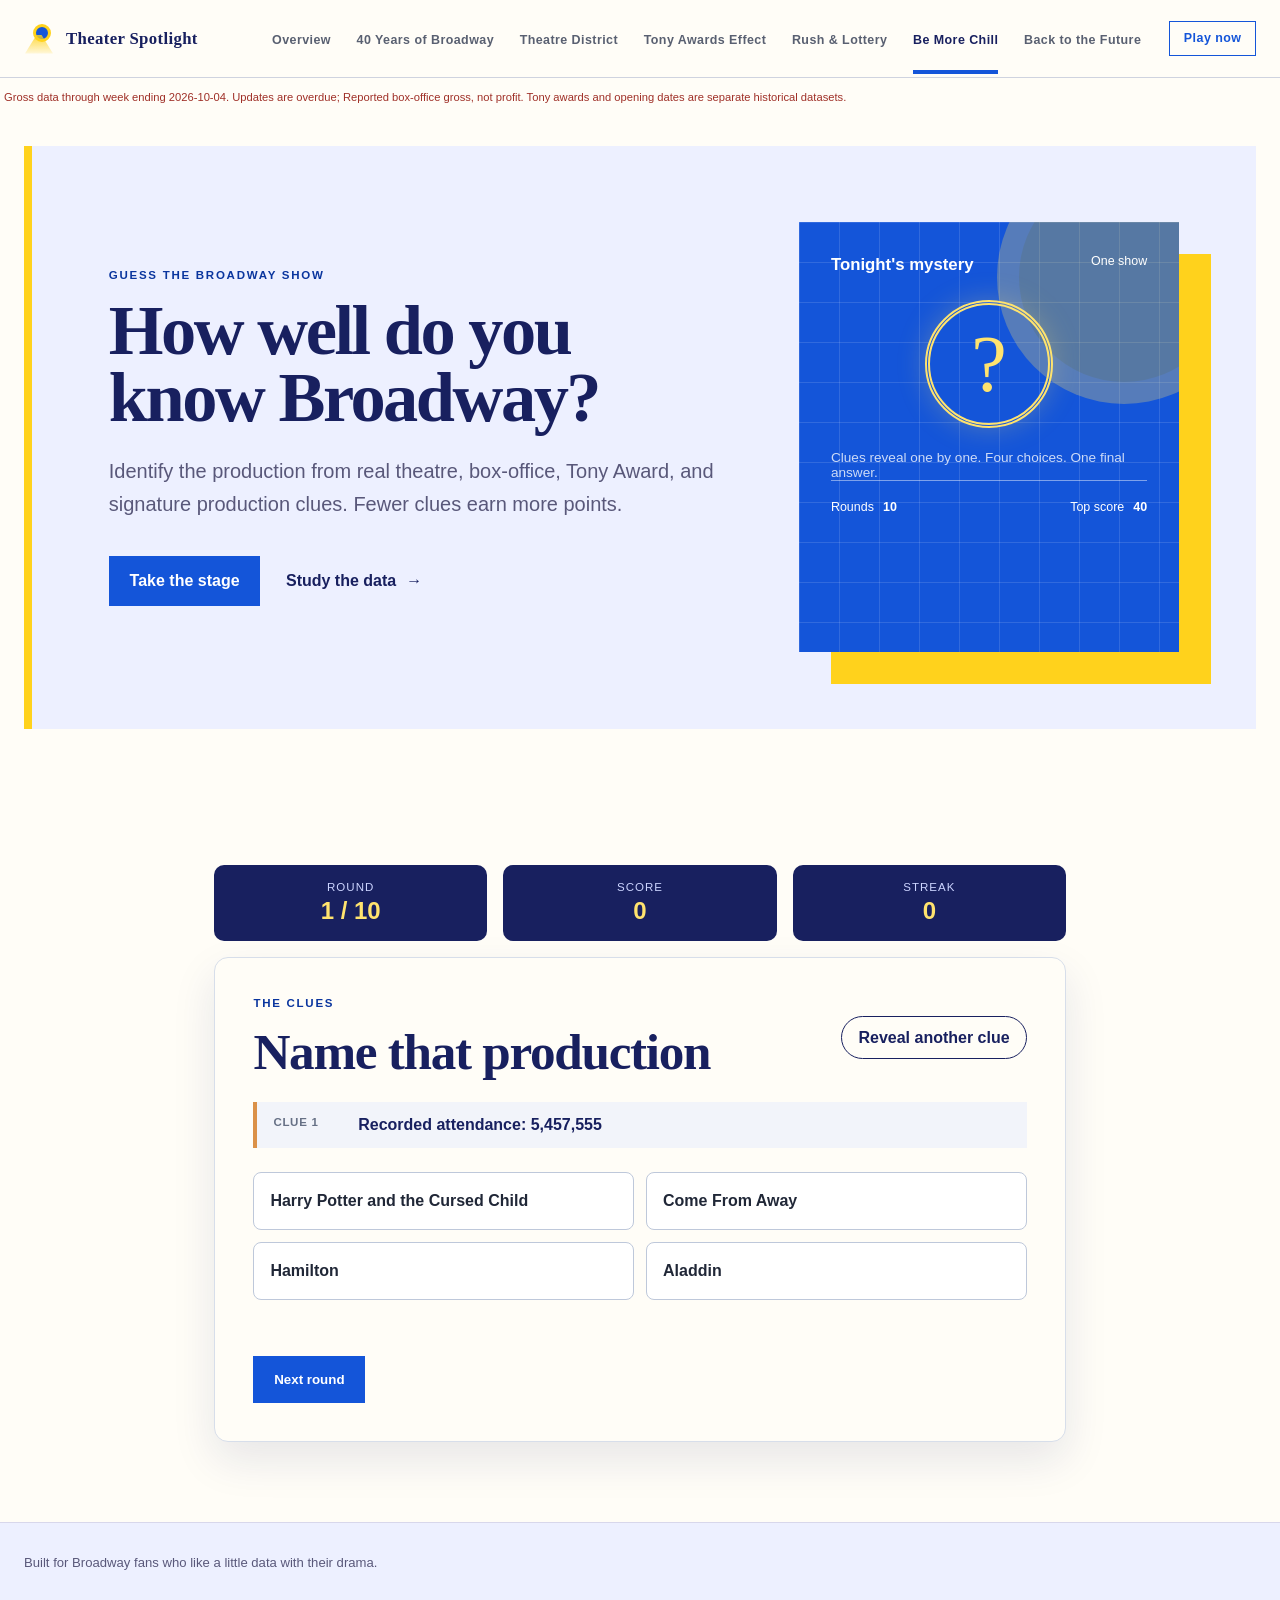
==== commit 1250f721: "update gross weekly update" ====
--- a/game.html
+++ b/game.html
@@ -6,7 +6,8 @@
   <meta name="description" content="Guess the Broadway production from theatre, gross, capacity, and Tony clues.">
   <title>Guess the Broadway Show | Theater Spotlight</title>
   <link rel="stylesheet" href="styles.css?v=8">
-  <script src="game.js?v=10" defer></script>
+  <script src="broadway-data.js" defer></script>
+  <script src="game.js?v=11" defer></script>
   <!-- Google tag (gtag.js) -->
   <script async src="https://www.googletagmanager.com/gtag/js?id=G-47RPC1XZKM"></script>
   <script>
--- a/styles.css
+++ b/styles.css
@@ -2474,6 +2474,104 @@
   line-height: 1.25;
 }
 
+.history-seasonality-panel {
+  --seasonality-above: #6366f1;
+  --seasonality-below: #94a3b8;
+  --seasonality-average: #e2e8f0;
+  --seasonality-outline: #64748b;
+  margin-top: 1rem;
+  padding-top: 1rem;
+  border-top: 1px solid #d7deea;
+}
+
+.history-seasonality-panel .chart-definition {
+  min-height: 0;
+  font-size: .8rem;
+  line-height: 1.5;
+}
+
+.history-seasonality-panel h3 { font-size: .95rem; }
+.history-seasonality-chart-wrap { overflow-x: auto; }
+#history-seasonality-chart { min-width: 560px; }
+#history-seasonality-chart .pbi-axis-text { font-size: 13px; }
+
+.history-seasonality-detail {
+  min-height: 2em;
+}
+
+.history-seasonality-highlights {
+  margin: .55rem 0 .25rem;
+  color: #243047;
+  font-size: .85rem;
+  font-weight: 700;
+  line-height: 1.5;
+}
+
+.history-seasonality-legend {
+  display: flex;
+  flex-wrap: wrap;
+  gap: .4rem 1rem;
+  margin: .6rem 0 .2rem;
+  color: #344054;
+  font-size: .78rem;
+}
+
+.history-seasonality-legend[hidden] { display: none; }
+.history-seasonality-legend span { display: inline-flex; align-items: center; gap: .35rem; }
+.history-seasonality-legend span[hidden] { display: none; }
+.history-seasonality-legend i {
+  width: 1rem;
+  height: 1rem;
+  flex: 0 0 1rem;
+  border: 1px solid var(--seasonality-outline);
+  border-radius: 4px;
+  box-sizing: border-box;
+}
+#history-seasonality-legend .history-seasonality-above-key { background: var(--seasonality-above); }
+#history-seasonality-legend .history-seasonality-below-key { background: var(--seasonality-below); }
+#history-seasonality-legend .history-seasonality-average-key { background: var(--seasonality-average); }
+
+.history-seasonality-method {
+  margin-top: .5rem;
+  color: #4b5563;
+  font-size: .8rem;
+  line-height: 1.5;
+}
+
+.history-seasonality-method summary {
+  color: #243047;
+  cursor: pointer;
+  font-weight: 600;
+}
+
+.history-seasonality-method summary:focus-visible {
+  outline: 2px solid #356be8;
+  outline-offset: 3px;
+}
+
+#history-seasonality-chart .history-seasonality-above { fill: var(--seasonality-above); }
+#history-seasonality-chart .history-seasonality-below { fill: var(--seasonality-below); }
+#history-seasonality-chart .history-seasonality-average { fill: var(--seasonality-average); }
+#history-seasonality-chart .history-seasonality-month rect {
+  stroke: var(--seasonality-outline);
+  stroke-width: .8;
+}
+.history-seasonality-baseline-label { font-weight: 700; }
+.history-seasonality-baseline {
+  stroke: #344054;
+  stroke-width: 1.5;
+  stroke-dasharray: 4 3;
+}
+
+.history-seasonality-month:focus { outline: none; }
+#history-seasonality-chart .history-seasonality-month:focus rect,
+#history-seasonality-chart .history-seasonality-month:hover rect {
+  stroke: #172b4d;
+  stroke-width: 2;
+}
+
+#history-seasonality-coverage.is-error { color: #9f2f27; }
+
 .history-longevity-chart {
   display: grid;
   gap: .28rem;
@@ -4717,7 +4815,8 @@
   font-weight: 700;
 }
 
-.memory-admin-status.is-error { color: #9f2f27; }
+.memory-admin-status.is-error,
+#broadway-data-status.is-error { color: #9f2f27; }
 .memory-admin-status.is-success { color: #147267; }
 
 .memory-admin-login,
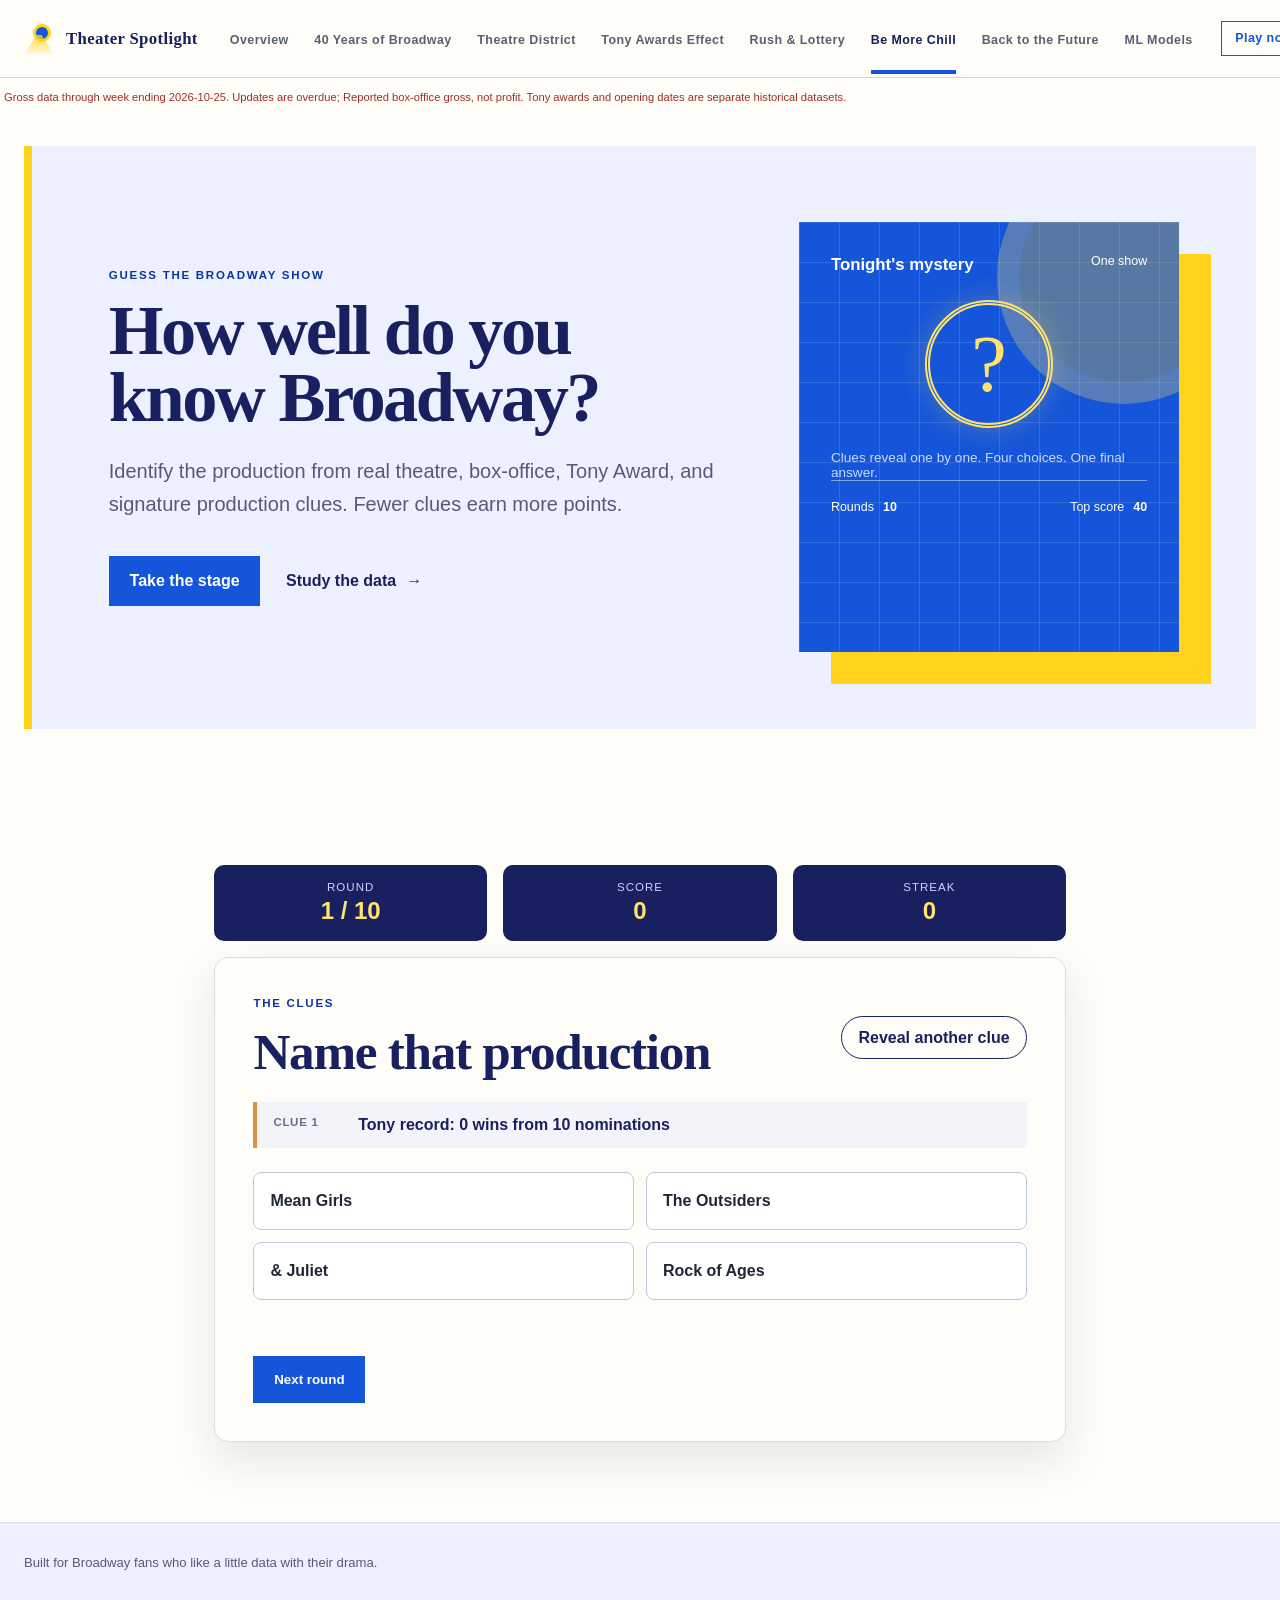
==== commit a89778f0: "add modelling -1" ====
--- a/game.html
+++ b/game.html
@@ -38,6 +38,7 @@
       <a href="rush.html">Rush &amp; Lottery</a>
       <a class="active" href="game.html" aria-current="page">Be More Chill</a>
       <a href="memories.html">Back to the Future</a>
+      <a href="models.html">ML Models</a>
       <a class="nav-cta" href="#game-board">Play now</a>
     </nav>
   </header>
--- a/styles.css
+++ b/styles.css
@@ -5827,6 +5827,10 @@
 
 .ticket-link:hover {
   text-decoration: underline;
+}
+
+.ticket-link + .ticket-link {
+  display: block;
 }
 
 .empty-state {
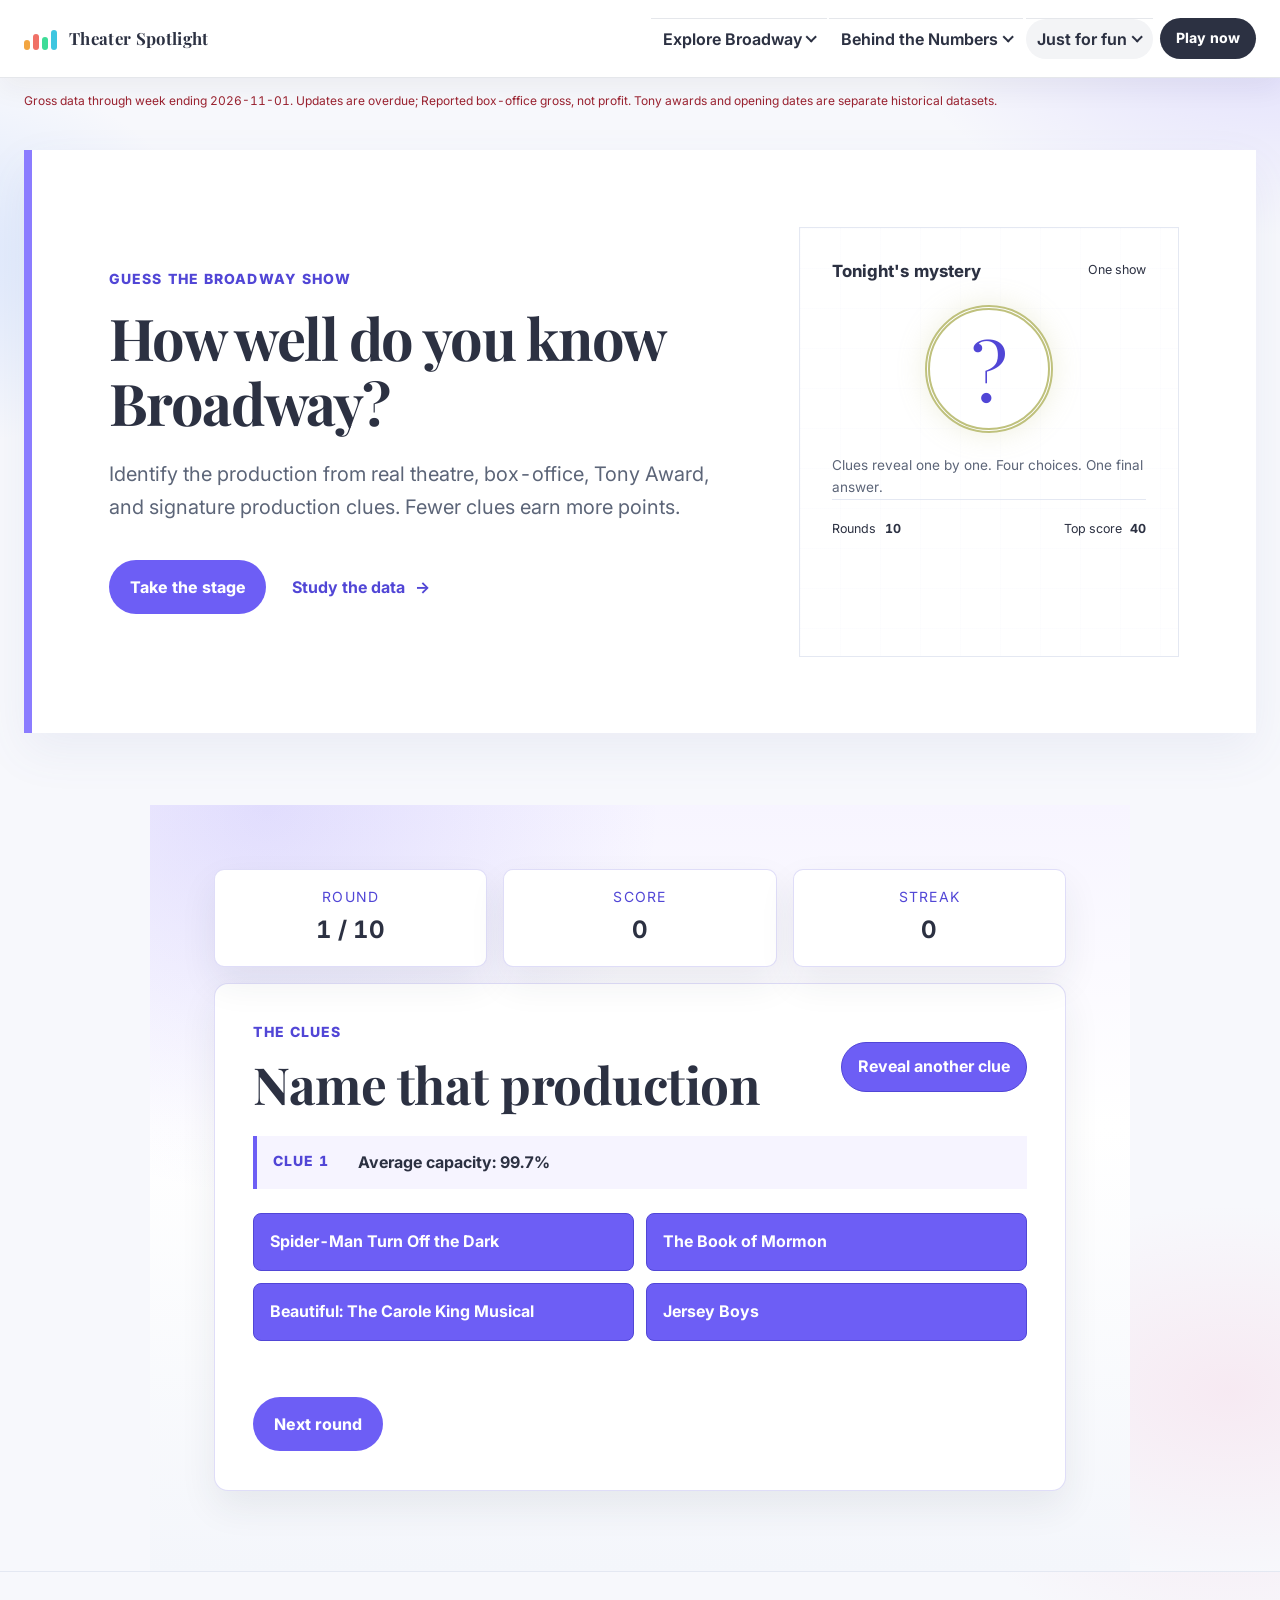
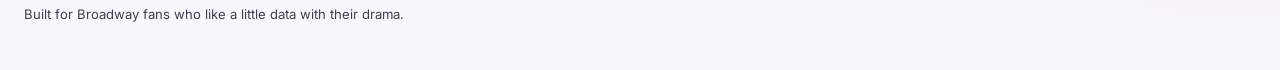
==== commit f7c348aa: "redesign + DS" ====
--- a/game.html
+++ b/game.html
@@ -5,7 +5,8 @@
   <meta name="viewport" content="width=device-width, initial-scale=1">
   <meta name="description" content="Guess the Broadway production from theatre, gross, capacity, and Tony clues.">
   <title>Guess the Broadway Show | Theater Spotlight</title>
-  <link rel="stylesheet" href="styles.css?v=8">
+  <link rel="preconnect" href="https://fonts.googleapis.com"><link rel="preconnect" href="https://fonts.gstatic.com" crossorigin><link href="https://fonts.googleapis.com/css2?family=Playfair+Display:wght@600;700;800&family=Inter:wght@400;500;600;700;800&display=swap" rel="stylesheet">
+  <link rel="stylesheet" href="styles.css?v=119">
   <script src="broadway-data.js" defer></script>
   <script src="game.js?v=11" defer></script>
   <!-- Google tag (gtag.js) -->
@@ -23,6 +24,7 @@
       y=l.getElementsByTagName(r)[0];y.parentNode.insertBefore(t,y);
     })(window, document, "clarity", "script", "y83snmaz05");
   </script>
+  <script src="nav.js?v=3" defer></script>
 </head>
 <body class="theme-game">
   <header class="site-header">
@@ -31,14 +33,36 @@
       <span>Theater Spotlight</span>
     </a>
     <nav class="navigation" aria-label="Main navigation">
-      <a href="index.html">Overview</a>
-      <a href="history.html">40 Years of Broadway</a>
-      <a href="theatres.html">Theatre District</a>
-      <a href="tony-awards.html">Tony Awards Effect</a>
-      <a href="rush.html">Rush &amp; Lottery</a>
-      <a class="active" href="game.html" aria-current="page">Be More Chill</a>
-      <a href="memories.html">Back to the Future</a>
-      <a href="models.html">ML Models</a>
+      <button class="nav-toggle" type="button" aria-expanded="false" aria-controls="nav-menu">
+        <span class="nav-toggle-icon" aria-hidden="true"></span>
+        <span class="nav-toggle-label">Menu</span>
+      </button>
+            <ul class="nav-menu" id="nav-menu">
+        <li class="nav-group">
+          <button class="nav-link nav-trigger" type="button" aria-expanded="false" aria-controls="nav-viz">Explore Broadway</button>
+          <ul class="nav-dropdown" id="nav-viz">
+            <li><a href="index.html"><strong>Broadway at a Glance</strong><small>Current market snapshot</small></a></li>
+            <li><a href="history.html"><strong>Forty Years of Grosses</strong><small>Long-run Broadway performance</small></a></li>
+            <li><a href="theatres.html"><strong>Inside the Houses</strong><small>Venue scale, demand, and capacity</small></a></li>
+            <li><a href="tony-awards.html"><strong>Tony by the Numbers</strong><small>Winners, nominees, and box office</small></a></li>
+          </ul>
+        </li>
+        <li class="nav-group">
+          <button class="nav-link nav-trigger" type="button" aria-expanded="false" aria-controls="nav-study">Behind the Numbers</button>
+          <ul class="nav-dropdown" id="nav-study">
+            <li><a href="tony-study.html"><strong>The Tony Effect</strong><small>Causal effect of a win</small></a></li>
+            <li><a href="models.html"><strong>Forecasts &amp; Closing Risk</strong><small>Model performance, risk, and drift</small></a></li>
+          </ul>
+        </li>
+        <li class="nav-group">
+          <button class="nav-link nav-trigger active" type="button" aria-expanded="false" aria-controls="nav-fun">Just for fun</button>
+          <ul class="nav-dropdown" id="nav-fun">
+            <li><a href="rush.html"><strong>Rush & lottery</strong><small>Discount tickets by show</small></a></li>
+            <li><a href="game.html" aria-current="page"><strong>Be More Chill</strong><small>Guess the show from the clues</small></a></li>
+            <li><a href="memories.html"><strong>Back to the Future</strong><small>A personal Broadway timeline</small></a></li>
+          </ul>
+        </li>
+      </ul>
       <a class="nav-cta" href="#game-board">Play now</a>
     </nav>
   </header>
--- a/styles.css
+++ b/styles.css
@@ -1,8388 +1,10667 @@
-:root {
-  color-scheme: light;
-  --accent: #1455d9;
-  --accent-dark: #0a359e;
-  --accent-ink: #fff;
-  --secondary: #ffd21c;
-  --secondary-ink: #18205f;
-  --ink: #18205f;
-  --muted: #59587a;
-  --soft: #edf0ff;
-  --line: #d8d7eb;
-  --white: #fffdf7;
-  --max: 1240px;
-  --font-display: "Bodoni MT", "Bodoni 72", Didot, Georgia, serif;
-  --font-body: Aptos, "Segoe UI Variable", "Segoe UI", Arial, sans-serif;
-}
-
-/* Keep the Encore heading integrated with the light infographic. */
-body.theme-memories .memory-fun-facts .memory-facts-heading {
-  min-height: 0;
-  margin: 0 0 1rem;
-  padding: 0 0 1rem;
-  border: 0;
-  border-bottom: 1px solid #d8cdbd;
-  color: #17283a;
-  background: transparent;
-}
-
-body.theme-memories .memory-fun-facts .memory-facts-heading h2 {
-  color: #17283a;
-}
-
-body.theme-memories .memory-fun-facts .memory-facts-heading .section-label {
-  color: #b24e38;
-}
-
-body.theme-memories .memory-fun-facts .memory-facts-intro {
-  color: #697278;
-}
-
-body.theme-memories {
-/* Encore Report: refined editorial dashboard */
-.memory-fun-facts {
-  isolation: isolate;
-  overflow: hidden;
-  margin-bottom: 5.5rem;
-  padding: clamp(1.5rem, 4vw, 3.25rem);
-  border: 1px solid rgba(228, 194, 120, .24);
-  border-top: 1px solid rgba(255, 240, 202, .5);
-  border-radius: 28px;
-  color: #f8f3e8;
-  background:
-    radial-gradient(circle at 82% 8%, rgba(209, 165, 82, .18), transparent 28%),
-    radial-gradient(circle at 6% 92%, rgba(62, 111, 137, .2), transparent 32%),
-    linear-gradient(145deg, #0c1825 0%, #142a3b 55%, #0d1d2b 100%);
-  box-shadow: 0 28px 65px rgba(13, 29, 43, .24);
-}
-
-.memory-fun-facts::before {
-  position: absolute;
-  z-index: -1;
-  inset: 0;
-  background:
-    linear-gradient(90deg, rgba(255,255,255,.025) 1px, transparent 1px),
-    linear-gradient(rgba(255,255,255,.025) 1px, transparent 1px);
-  background-size: 42px 42px;
-  mask-image: linear-gradient(to bottom, #000, transparent 78%);
-  content: "";
-  pointer-events: none;
-}
-
-.memory-fun-facts::after {
-  position: absolute;
-  z-index: -1;
-  top: -110px;
-  right: -90px;
-  width: 310px;
-  height: 310px;
-  border: 1px solid rgba(228, 194, 120, .16);
-  border-radius: 50%;
-  background: transparent;
-  box-shadow:
-    0 0 0 42px rgba(228, 194, 120, .025),
-    0 0 0 84px rgba(228, 194, 120, .015);
-  opacity: 1;
-  content: "";
-}
-
-.memory-facts-heading {
-  display: grid;
-  grid-template-columns: minmax(0, 1.2fr) minmax(280px, .8fr);
-  align-items: end;
-  gap: 1.5rem 3rem;
-  margin: 0 0 2.25rem;
-  padding: 0 0 1.75rem;
-  border-bottom: 1px solid rgba(228, 194, 120, .22);
-}
-
-.memory-facts-heading .section-label {
-  margin: 0 0 .55rem;
-  color: #dcb66b;
-  font-size: .67rem;
-  letter-spacing: .22em;
-}
-
-.memory-facts-heading h2 {
-  margin: 0;
-  color: #fffaf0;
-  font-size: clamp(2.4rem, 5vw, 4.25rem);
-  font-weight: 650;
-  letter-spacing: -.045em;
-  line-height: .95;
-}
-
-.memory-facts-intro {
-  grid-column: 2;
-  grid-row: 1 / span 2;
-  max-width: 390px;
-  margin: 0;
-  justify-self: end;
-  color: rgba(238, 240, 239, .66);
-  font-size: .94rem;
-  line-height: 1.65;
-}
-
-.memory-facts-infographic {
-  display: grid;
-  grid-template-columns: repeat(12, minmax(0, 1fr));
-  grid-template-rows: repeat(2, minmax(138px, auto)) minmax(130px, auto);
-  gap: .8rem;
-  margin: 0;
-  counter-reset: none;
-}
-
-.memory-facts-infographic::before {
-  display: none;
-}
-
-.memory-fact,
-.fact-cities,
-.fact-city,
-.fact-show,
-.fact-year,
-.fact-rating,
-.fact-loved,
-.fact-theatre,
-.fact-month,
-.fact-strength {
-  --fact-accent: #dcb66b;
-  position: relative;
-  display: grid;
-  grid-template-columns: 42px minmax(0, 1fr);
-  grid-template-rows: auto auto auto;
-  min-width: 0;
-  min-height: 130px;
-  padding: 1.15rem;
-  overflow: hidden;
-  border: 1px solid rgba(255,255,255,.1);
-  border-radius: 16px;
-  color: #f8f3e8;
-  background: linear-gradient(145deg, rgba(255,255,255,.075), rgba(255,255,255,.025));
-  box-shadow: inset 0 1px 0 rgba(255,255,255,.05);
-  clip-path: none;
-  text-align: left;
-  transform: none;
-  place-items: initial;
-  column-gap: .8rem;
-  transition: border-color .2s ease, background .2s ease, transform .2s ease;
-}
-
-.memory-fact:hover {
-  border-color: rgba(220, 182, 107, .42);
-  background: linear-gradient(145deg, rgba(255,255,255,.105), rgba(255,255,255,.04));
-  transform: translateY(-2px);
-}
-
-.memory-fact::after {
-  position: absolute;
-  top: 0;
-  right: 1.15rem;
-  left: 1.15rem;
-  height: 1px;
-  background: linear-gradient(90deg, transparent, rgba(220, 182, 107, .65), transparent);
-  content: "";
-}
-
-.fact-cities {
-  grid-column: 1 / 5;
-  grid-row: 1 / 3;
-  grid-template-columns: 1fr;
-  grid-template-rows: auto auto auto auto;
-  align-content: center;
-  justify-items: start;
-  padding: clamp(1.5rem, 3vw, 2.25rem);
-  border-color: rgba(220, 182, 107, .3);
-  border-radius: 18px;
-  background:
-    radial-gradient(circle at 85% 18%, rgba(220, 182, 107, .18), transparent 35%),
-    linear-gradient(145deg, rgba(220, 182, 107, .11), rgba(255,255,255,.025));
-  box-shadow: inset 0 1px 0 rgba(255,255,255,.08);
-  text-align: left;
-}
-
-.fact-city { grid-column: 5 / 10; grid-row: 1; }
-.fact-show { grid-column: 10 / 13; grid-row: 1; }
-.fact-year { grid-column: 5 / 8; grid-row: 2; }
-.fact-rating { grid-column: 8 / 11; grid-row: 2; }
-.fact-loved { grid-column: 11 / 13; grid-row: 2; }
-.fact-theatre { grid-column: 1 / 5; grid-row: 3; }
-.fact-month { grid-column: 5 / 9; grid-row: 3; }
-.fact-strength { grid-column: 9 / 13; grid-row: 3; }
-
-.memory-fact > .fact-icon,
-.fact-cities > .fact-icon,
-.fact-city > .fact-icon,
-.fact-show > .fact-icon,
-.fact-year > .fact-icon,
-.fact-rating > .fact-icon,
-.fact-loved > .fact-icon,
-.fact-theatre > .fact-icon,
-.fact-month > .fact-icon,
-.fact-strength > .fact-icon {
-  position: static;
-  grid-column: 1;
-  grid-row: 1 / span 3;
-  width: 2.4rem;
-  height: 2.4rem;
-  margin: 0;
-  align-self: center;
-  justify-self: start;
-  border: 1px solid rgba(220, 182, 107, .35);
-  border-radius: 10px;
-  color: #e4c278;
-  background: rgba(220, 182, 107, .07);
-  transform: none;
-}
-
-.fact-cities > .fact-icon {
-  grid-column: 1;
-  grid-row: 1;
-  width: 2.8rem;
-  height: 2.8rem;
-  margin-bottom: 1.25rem;
-  justify-self: start;
-}
-
-.memory-fact > span:not(.fact-icon),
-.fact-cities > span:not(.fact-icon) {
-  grid-column: 2;
-  grid-row: 1;
-  align-self: end;
-  justify-self: stretch;
-  color: rgba(229, 231, 229, .54);
-  font-size: .62rem;
-  font-weight: 700;
-  letter-spacing: .14em;
-  text-transform: uppercase;
-}
-
-.memory-fact > strong,
-.fact-show > strong,
-.fact-loved > strong {
-  grid-column: 2;
-  grid-row: 2;
-  margin: .32rem 0 0;
-  justify-self: stretch;
-  color: #fffaf0;
-  font: 650 clamp(1.08rem, 1.8vw, 1.45rem)/1.15 var(--font-display);
-  letter-spacing: -.02em;
-}
-
-.memory-fact > small,
-.fact-rating-line {
-  grid-column: 2;
-  grid-row: 3;
-  margin-top: .48rem;
-  justify-self: stretch;
-  color: rgba(229, 231, 229, .46);
-  font-size: .64rem;
-  line-height: 1.4;
-}
-
-.fact-cities > strong {
-  grid-column: 1;
-  grid-row: 2;
-  margin: 0;
-  justify-self: start;
-  color: #f2ce80;
-  font: 600 clamp(4.5rem, 9vw, 7.5rem)/.82 var(--font-display);
-  letter-spacing: -.07em;
-}
-
-.fact-cities > span:not(.fact-icon) {
-  grid-column: 1;
-  grid-row: 3;
-  margin-top: 1.15rem;
-  justify-self: start;
-  color: rgba(255,250,240,.82);
-  font-size: .72rem;
-}
-
-.fact-cities > small {
-  grid-column: 1;
-  grid-row: 4;
-  margin-top: .45rem;
-  justify-self: start;
-  color: rgba(229,231,229,.46);
-}
-
-.fact-rating-line {
-  display: flex;
-  gap: .25rem;
-}
-
-.fact-rating-line i {
-  width: 18px;
-  height: 3px;
-  border-radius: 999px;
-  background: #dcb66b;
-}
-
-.fact-rating-line i:last-child {
-  background: rgba(220, 182, 107, .2);
-}
-
-@media (max-width: 900px) {
-  .memory-facts-heading {
-    grid-template-columns: 1fr;
-    gap: 1rem;
-  }
-
-  .memory-facts-intro {
-    grid-column: 1;
-    grid-row: auto;
-    max-width: 560px;
-    margin: 0;
-    justify-self: start;
-  }
-
-  .memory-facts-infographic {
-    grid-template-columns: repeat(2, minmax(0, 1fr));
-    grid-template-rows: none;
-  }
-
-  .fact-cities {
-    grid-column: 1 / -1;
-    grid-row: auto;
-    grid-template-columns: auto minmax(0, 1fr);
-    grid-template-rows: auto auto auto;
-    min-height: 190px;
-    align-content: center;
-    column-gap: 1.5rem;
-  }
-
-  .fact-cities > .fact-icon {
-    grid-column: 1;
-    grid-row: 1 / span 3;
-    margin: 0;
-    align-self: center;
-  }
-
-  .fact-cities > strong {
-    grid-column: 2;
-    grid-row: 1;
-  }
-
-  .fact-cities > span:not(.fact-icon) {
-    grid-column: 2;
-    grid-row: 2;
-    margin-top: .85rem;
-  }
-
-  .fact-cities > small {
-    grid-column: 2;
-    grid-row: 3;
-  }
-
-  .fact-city,
-  .fact-show,
-  .fact-year,
-  .fact-rating,
-  .fact-loved,
-  .fact-theatre,
-  .fact-month,
-  .fact-strength {
-    grid-column: auto;
-    grid-row: auto;
-  }
-}
-
-@media (max-width: 640px) {
-  .memory-fun-facts {
-    padding: 1.25rem;
-    border-radius: 20px;
-  }
-
-  .memory-facts-heading {
-    margin: 0 0 1.25rem;
-    padding: 0 0 1.25rem;
-  }
-
-  .memory-facts-infographic {
-    grid-template-columns: 1fr;
-  }
-
-  .fact-cities,
-  .fact-city,
-  .fact-show,
-  .fact-year,
-  .fact-rating,
-  .fact-loved,
-  .fact-theatre,
-  .fact-month,
-  .fact-strength {
-    grid-column: 1;
-    grid-row: auto;
-  }
-
-  .fact-cities {
-    min-height: 170px;
-  }
-}
-
-/* Encore Report v2: compact, warm editorial treatment */
-.memory-fun-facts {
-  margin-bottom: 4.5rem;
-  border: 1px solid #d9cebc;
-  border-radius: 22px;
-  color: #17283a;
-  background: #f4efe5;
-  box-shadow: 0 20px 50px rgba(32, 42, 52, .1);
-}
-
-.memory-fun-facts::before {
-  background:
-    linear-gradient(90deg, rgba(23, 40, 58, .025) 1px, transparent 1px),
-    linear-gradient(rgba(23, 40, 58, .025) 1px, transparent 1px);
-  background-size: 32px 32px;
-  mask-image: linear-gradient(#000, transparent 74%);
-}
-
-.memory-fun-facts::after {
-  display: none;
-}
-
-.memory-facts-heading {
-  border-bottom-color: #d9cebc;
-}
-
-.memory-facts-heading .section-label {
-  color: #a44832;
-}
-
-.memory-facts-heading h2 {
-  color: #17283a;
-}
-
-.memory-facts-intro {
-  color: #68717a;
-}
-
-.memory-fact,
-.fact-city,
-.fact-show,
-.fact-year,
-.fact-rating,
-.fact-loved,
-.fact-theatre,
-.fact-month,
-.fact-strength {
-  border-color: #ded5c7;
-  color: #17283a;
-  background: rgba(255, 253, 248, .78);
-  box-shadow: 0 7px 18px rgba(35, 43, 50, .055);
-}
-
-.memory-fact:hover {
-  border-color: #b9a98f;
-  background: #fffdf8;
-}
-
-.memory-fact::after {
-  background: linear-gradient(90deg, transparent, rgba(164, 72, 50, .28), transparent);
-}
-
-.memory-fact > .fact-icon,
-.fact-city > .fact-icon,
-.fact-show > .fact-icon,
-.fact-year > .fact-icon,
-.fact-rating > .fact-icon,
-.fact-loved > .fact-icon,
-.fact-theatre > .fact-icon,
-.fact-month > .fact-icon,
-.fact-strength > .fact-icon {
-  border-color: rgba(164, 72, 50, .2);
-  color: #a44832;
-  background: #f5e9df;
-}
-
-.memory-fact > span:not(.fact-icon) {
-  color: #767a7c;
-}
-
-.memory-fact > strong,
-.fact-show > strong,
-.fact-loved > strong {
-  color: #17283a;
-}
-
-.memory-fact > small {
-  color: #878783;
-}
-
-.fact-cities {
-  border: 0;
-  color: #fffaf0;
-  background:
-    radial-gradient(circle at 88% 15%, rgba(225, 190, 117, .22), transparent 30%),
-    linear-gradient(145deg, #182b3d, #243f54);
-  box-shadow: 0 12px 24px rgba(23, 40, 58, .16);
-}
-
-.fact-cities > .fact-icon {
-  border-color: rgba(225, 190, 117, .4);
-  color: #e1be75;
-  background: rgba(225, 190, 117, .08);
-}
-
-.fact-cities > strong {
-  color: #e8c77f;
-}
-
-.fact-cities > span:not(.fact-icon) {
-  color: #fffaf0;
-}
-
-.fact-cities > small {
-  color: rgba(255, 250, 240, .56);
-}
-
-.fact-rating-line i {
-  background: #a44832;
-}
-
-.fact-rating-line i:last-child {
-  background: rgba(164, 72, 50, .15);
-}
-
-@media (max-width: 640px) {
-  .memory-fun-facts {
-    width: min(calc(100% - 24px), var(--max));
-    margin-top: -1.5rem;
-    margin-bottom: 3.5rem;
-    padding: 1rem;
-    border-radius: 18px;
-  }
-
-  .memory-facts-heading {
-    gap: .7rem;
-    margin-bottom: .9rem;
-    padding: .25rem .15rem 1rem;
-  }
-
-  .memory-facts-heading .section-label {
-    margin-bottom: .25rem;
-    font-size: .58rem;
-  }
-
-  .memory-facts-heading h2 {
-    font-size: 2.15rem;
-    line-height: 1;
-  }
-
-  .memory-facts-intro {
-    font-size: .78rem;
-    line-height: 1.45;
-  }
-
-  .memory-facts-infographic {
-    grid-template-columns: repeat(2, minmax(0, 1fr));
-    gap: .55rem;
-  }
-
-  .fact-cities {
-    grid-column: 1 / -1;
-    grid-template-columns: 44px minmax(0, 1fr);
-    grid-template-rows: auto auto;
-    min-height: 118px;
-    padding: 1rem 1.15rem;
-    column-gap: .85rem;
-  }
-
-  .fact-cities > .fact-icon {
-    grid-column: 1;
-    grid-row: 1 / span 2;
-    width: 2.5rem;
-    height: 2.5rem;
-  }
-
-  .fact-cities > strong {
-    grid-column: 2;
-    grid-row: 1;
-    align-self: end;
-    font-size: 3.3rem;
-    line-height: .8;
-  }
-
-  .fact-cities > span:not(.fact-icon) {
-    grid-column: 2;
-    grid-row: 2;
-    margin-top: .65rem;
-    align-self: start;
-  }
-
-  .fact-cities > small {
-    display: none;
-  }
-
-  .fact-city,
-  .fact-show,
-  .fact-year,
-  .fact-rating,
-  .fact-loved,
-  .fact-theatre,
-  .fact-month,
-  .fact-strength {
-    grid-column: auto;
-    grid-row: auto;
-    grid-template-columns: 30px minmax(0, 1fr);
-    min-height: 104px;
-    padding: .75rem;
-    column-gap: .5rem;
-  }
-
-  .memory-fact > .fact-icon {
-    width: 1.75rem;
-    height: 1.75rem;
-    border-radius: 8px;
-  }
-
-  .memory-fact > .fact-icon svg {
-    width: .95rem;
-    height: .95rem;
-  }
-
-  .memory-fact > span:not(.fact-icon) {
-    font-size: .5rem;
-    letter-spacing: .08em;
-  }
-
-  .memory-fact > strong,
-  .fact-show > strong,
-  .fact-loved > strong {
-    margin-top: .2rem;
-    font-size: clamp(.86rem, 3.6vw, 1.05rem);
-    line-height: 1.08;
-  }
-
-  .memory-fact > small {
-    display: none;
-  }
-
-  .fact-rating-line {
-    margin-top: .4rem;
-    gap: .18rem;
-  }
-
-  .fact-rating-line i {
-    width: 10px;
-  }
-}
-
-.encore-infographic {
-  --average-rating: 0%;
-  display: grid;
-  grid-template-columns: repeat(12, minmax(0, 1fr));
-  gap: .8rem;
-}
-
-.encore-panel {
-  position: relative;
-  min-width: 0;
-  padding: 1.4rem;
-  overflow: hidden;
-  border: 1px solid #d8cebe;
-  border-radius: 15px;
-  background: rgba(255, 253, 248, .82);
-}
-
-.encore-panel-heading {
-  display: flex;
-  align-items: center;
-  gap: .75rem;
-  margin-bottom: 1.4rem;
-}
-
-.encore-panel-heading > span {
-  display: grid;
-  flex: 0 0 auto;
-  width: 2rem;
-  height: 2rem;
-  border: 1px solid #b6a88f;
-  border-radius: 50%;
-  place-items: center;
-  color: #a44832;
-  font-size: .58rem;
-  font-weight: 800;
-  letter-spacing: .08em;
-}
-
-.encore-panel-heading h3 {
-  margin: 0;
-  color: #17283a;
-  font: 650 1.25rem/1 var(--font-display);
-}
-
-.encore-panel-heading p {
-  margin: .22rem 0 0;
-  color: #7c7b76;
-  font-size: .66rem;
-}
-
-.encore-footprint {
-  grid-column: 1 / 6;
-  grid-row: 1 / 3;
-  display: grid;
-  grid-template-columns: .8fr 1.2fr;
-  align-content: start;
-  gap: 1rem 1.5rem;
-}
-
-.encore-footprint .encore-panel-heading {
-  grid-column: 1 / -1;
-}
-
-.encore-city-total {
-  display: grid;
-  align-content: center;
-  min-height: 190px;
-  padding: 1.2rem;
-  border-radius: 13px;
-  color: #fffaf0;
-  background:
-    radial-gradient(circle at 85% 15%, rgba(232, 199, 127, .24), transparent 32%),
-    #20384b;
-}
-
-.encore-globe {
-  color: #e8c77f;
-}
-
-.encore-globe svg,
-.encore-ticket-icon svg {
-  width: 1.5rem;
-  height: 1.5rem;
-  fill: none;
-  stroke: currentColor;
-  stroke-width: 1.6;
-  stroke-linecap: round;
-  stroke-linejoin: round;
-}
-
-.encore-city-total strong {
-  margin-top: .65rem;
-  color: #e8c77f;
-  font: 600 clamp(3.8rem, 7vw, 5.6rem)/.8 var(--font-display);
-  letter-spacing: -.06em;
-}
-
-.encore-city-total > span:last-child {
-  margin-top: .8rem;
-  color: rgba(255,250,240,.7);
-  font-size: .62rem;
-  font-weight: 750;
-  letter-spacing: .12em;
-  text-transform: uppercase;
-}
-
-.encore-data-list {
-  display: grid;
-  align-content: stretch;
-  margin: 0;
-}
-
-.encore-data-list > div {
-  display: grid;
-  align-content: center;
-  padding: 1rem 0;
-  border-bottom: 1px solid #ddd3c4;
-}
-
-.encore-data-list > div:last-child {
-  border-bottom: 0;
-}
-
-.encore-data-list dt,
-.encore-timeline span,
-.encore-rating span,
-.encore-taste-details span,
-.encore-return span {
-  color: #777974;
-  font-size: .6rem;
-  font-weight: 750;
-  letter-spacing: .1em;
-  text-transform: uppercase;
-}
-
-.encore-data-list dd {
-  margin: .38rem 0 0;
-  color: #17283a;
-  font: 650 clamp(1rem, 2vw, 1.35rem)/1.15 var(--font-display);
-}
-
-.encore-rhythm {
-  grid-column: 6 / 9;
-  grid-row: 1;
-}
-
-.encore-timeline {
-  position: relative;
-  display: grid;
-  gap: 1.15rem;
-  padding-left: 1.1rem;
-}
-
-.encore-timeline::before {
-  position: absolute;
-  top: .45rem;
-  bottom: .45rem;
-  left: 3px;
-  width: 1px;
-  background: #c9b897;
-  content: "";
-}
-
-.encore-timeline > div {
-  position: relative;
-  display: grid;
-}
-
-.encore-timeline i {
-  position: absolute;
-  top: .25rem;
-  left: -1.27rem;
-  width: 7px;
-  height: 7px;
-  border: 2px solid #f4efe5;
-  border-radius: 50%;
-  background: #a44832;
-  box-shadow: 0 0 0 1px #a44832;
-}
-
-.encore-timeline strong {
-  margin-top: .25rem;
-  color: #17283a;
-  font: 650 1.2rem/1.1 var(--font-display);
-}
-
-.encore-taste {
-  grid-column: 9 / 13;
-  grid-row: 1 / 3;
-}
-
-.encore-rating {
-  padding: 1.15rem;
-  border-radius: 12px;
-  background: #20384b;
-}
-
-.encore-rating > div:first-child {
-  display: flex;
-  align-items: end;
-  justify-content: space-between;
-  gap: 1rem;
-}
-
-.encore-rating span {
-  color: rgba(255,250,240,.62);
-}
-
-.encore-rating strong {
-  color: #e8c77f;
-  font: 600 1.45rem/1 var(--font-display);
-}
-
-.encore-rating-track {
-  height: 7px;
-  margin-top: 1rem;
-  overflow: hidden;
-  border-radius: 999px;
-  background: rgba(255,255,255,.12);
-}
-
-.encore-rating-track i {
-  display: block;
-  width: var(--average-rating);
-  height: 100%;
-  border-radius: inherit;
-  background: linear-gradient(90deg, #c8845e, #e8c77f);
-}
-
-.encore-rating-scale {
-  display: flex;
-  justify-content: space-between;
-  margin-top: .45rem;
-}
-
-.encore-rating-scale span {
-  font-size: .5rem;
-}
-
-.encore-taste-details {
-  display: grid;
-  grid-template-columns: .75fr 1.25fr;
-  gap: .7rem;
-  margin-top: .7rem;
-}
-
-.encore-taste-details > div {
-  display: grid;
-  align-content: center;
-  min-height: 92px;
-  padding: .85rem;
-  border: 1px solid #ddd3c4;
-  border-radius: 11px;
-}
-
-.encore-taste-details strong {
-  margin-top: .28rem;
-  color: #17283a;
-  font: 650 1.05rem/1.1 var(--font-display);
-}
-
-.encore-taste-details > div:first-child strong {
-  margin: 0;
-  color: #a44832;
-  font-size: 2.2rem;
-  line-height: .8;
-}
-
-.encore-taste-details > div:first-child span {
-  margin-top: .65rem;
-}
-
-.encore-return {
-  grid-column: 6 / 9;
-  grid-row: 2;
-  display: block;
-  color: #fffaf0;
-  background: #a44832;
-}
-
-.encore-return-heading {
-  display: flex;
-  align-items: center;
-  gap: .55rem;
-  margin-bottom: .6rem;
-}
-
-.encore-ticket-icon {
-  display: grid;
-  width: 1.7rem;
-  height: 1.7rem;
-  place-items: center;
-  color: #f2d5b6;
-}
-
-.encore-return-heading span {
-  color: rgba(255,250,240,.68);
-  font-size: .58rem;
-  font-weight: 750;
-  letter-spacing: .1em;
-  text-transform: uppercase;
-}
-
-.encore-show-stairs {
-  display: grid;
-  gap: .26rem;
-  margin: 0;
-  padding: 0;
-  list-style: none;
-}
-
-.encore-show-stairs li {
-  display: grid;
-  grid-template-columns: 27px minmax(0, 1fr);
-  align-items: center;
-  gap: .4rem;
-  min-height: 25px;
-  padding: .25rem .45rem;
-  border-radius: 5px;
-  color: #7d3829;
-  background: #fff6e9;
-}
-
-.encore-show-stairs li:nth-child(1) { width: 100%; }
-.encore-show-stairs li:nth-child(2) { width: 86%; }
-.encore-show-stairs li:nth-child(3) { width: 72%; }
-
-.encore-show-stairs b {
-  display: grid;
-  width: 25px;
-  height: 17px;
-  border-radius: 50%;
-  place-items: center;
-  color: #fff8ed;
-  background: #a44832;
-  font-size: .52rem;
-}
-
-.encore-show-stairs strong {
-  font: 650 .66rem/1.2 var(--font-display);
-}
-
-.encore-show-stairs li > span {
-  color: #a44832;
-  font-size: .56rem;
-  font-weight: 800;
-}
-
-@media (max-width: 900px) {
-  .encore-footprint { grid-column: 1 / 8; }
-  .encore-rhythm { grid-column: 8 / 13; }
-  .encore-return { grid-column: 8 / 13; }
-  .encore-taste {
-    grid-column: 1 / -1;
-    grid-row: 3;
-    display: grid;
-    grid-template-columns: 1fr 1fr;
-    gap: .8rem;
-  }
-  .encore-taste .encore-panel-heading { grid-column: 1 / -1; margin-bottom: .2rem; }
-  .encore-taste-details { margin-top: 0; }
-}
-
-@media (max-width: 640px) {
-  .encore-infographic {
-    grid-template-columns: 1fr;
-    gap: .65rem;
-  }
-
-  .encore-panel,
-  .encore-footprint,
-  .encore-rhythm,
-  .encore-taste,
-  .encore-return {
-    grid-column: 1;
-    grid-row: auto;
-  }
-
-  .encore-panel {
-    padding: 1rem;
-  }
-
-  .encore-panel-heading {
-    margin-bottom: .9rem;
-  }
-
-  .encore-footprint {
-    grid-template-columns: .65fr 1.35fr;
-    gap: .6rem .8rem;
-  }
-
-  .encore-city-total {
-    min-height: 150px;
-    padding: .9rem;
-  }
-
-  .encore-city-total strong {
-    font-size: 3.6rem;
-  }
-
-  .encore-data-list > div {
-    padding: .65rem 0;
-  }
-
-  .encore-taste {
-    display: grid;
-    grid-template-columns: 1fr;
-    gap: .6rem;
-  }
-
-  .encore-taste .encore-panel-heading {
-    grid-column: 1;
-  }
-
-  .encore-return {
-    grid-template-columns: 34px minmax(0, 1fr);
-  }
-}
-}
-
-.theme-overview,
-.theme-theatres,
-.theme-history,
-.theme-tony,
-.theme-access,
-.theme-game,
-.theme-memories {
-  --accent: #1455d9;
-  --accent-dark: #0a359e;
-  --accent-ink: #fff;
-  --secondary: #ffd21c;
-  --secondary-ink: #18205f;
-  --ink: #18205f;
-  --muted: #59587a;
-  --soft: #edf0ff;
-  --line: #d8d7eb;
-}
-
-.game-hero {
-  background:
-    radial-gradient(circle at 82% 20%, rgba(255, 227, 110, .36), transparent 24%),
-    linear-gradient(135deg, #fffdf7, #f2ecdf);
-}
-
-.game-art {
-  background: linear-gradient(145deg, #18205f, #35164e);
-}
-
-.game-marquee {
-  display: grid;
-  width: 128px;
-  height: 128px;
-  margin: 1.4rem auto;
-  place-items: center;
-  border: 5px double #ffe36e;
-  border-radius: 50%;
-  color: #ffe36e;
-  font-family: "Bodoni MT", "Bodoni 72", Didot, Georgia, serif;
-  font-size: 5rem;
-  line-height: 1;
-  box-shadow: 0 0 28px rgba(255, 227, 110, .25);
-}
-
-.game-section {
-  max-width: 980px;
-  margin: 0 auto;
-  padding: 4rem 5vw 5rem;
-}
-
-.game-scoreboard {
-  display: grid;
-  grid-template-columns: repeat(3, 1fr);
-  gap: 1rem;
-  margin-bottom: 1rem;
-}
-
-.game-scoreboard article {
-  padding: 1rem 1.2rem;
-  background: #18205f;
-  border-radius: 10px;
-  color: #fffdf7;
-  text-align: center;
-}
-
-.game-scoreboard span,
-.game-scoreboard strong {
-  display: block;
-}
-
-.game-scoreboard span {
-  margin-bottom: .25rem;
-  color: #ccd4ff;
-  font-size: .72rem;
-  letter-spacing: .09em;
-  text-transform: uppercase;
-}
-
-.game-scoreboard strong {
-  color: #ffe36e;
-  font-size: 1.5rem;
-}
-
-.game-board {
-  padding: clamp(1.2rem, 4vw, 2.4rem);
-  background: #fffdf7;
-  border: 1px solid #d7deea;
-  border-radius: 14px;
-  box-shadow: 0 18px 44px rgba(24, 32, 95, .1);
-}
-
-.game-board-heading {
-  display: flex;
-  align-items: center;
-  justify-content: space-between;
-  gap: 1rem;
-}
-
-.game-board-heading h2 {
-  margin: .15rem 0 0;
-}
-
-.secondary-button {
-  padding: .72rem 1rem;
-  background: transparent;
-  border: 1px solid #18205f;
-  border-radius: 999px;
-  color: #18205f;
-  cursor: pointer;
-  font: inherit;
-  font-weight: 700;
-}
-
-.secondary-button:disabled {
-  cursor: default;
-  opacity: .5;
-}
-
-.game-clues {
-  display: grid;
-  gap: .65rem;
-  margin: 1.5rem 0;
-  padding: 0;
-  list-style: none;
-}
-
-.game-clues li {
-  display: grid;
-  grid-template-columns: 72px 1fr;
-  gap: .8rem;
-  padding: .85rem 1rem;
-  background: #f2f4fa;
-  border-left: 4px solid #db9148;
-}
-
-.game-clues span {
-  color: #667085;
-  font-size: .72rem;
-  font-weight: 800;
-  letter-spacing: .06em;
-  text-transform: uppercase;
-}
-
-.game-choices {
-  display: grid;
-  grid-template-columns: repeat(2, minmax(0, 1fr));
-  gap: .75rem;
-}
-
-.game-choices button {
-  min-height: 58px;
-  padding: .8rem 1rem;
-  background: #fff;
-  border: 1px solid #bec8da;
-  border-radius: 8px;
-  color: #202737;
-  cursor: pointer;
-  font: inherit;
-  font-weight: 700;
-  text-align: left;
-}
-
-.game-choices button:not(:disabled):hover,
-.game-choices button:not(:disabled):focus-visible {
-  border-color: #356be8;
-  outline: 2px solid #d4e1ff;
-}
-
-.game-choices button.correct {
-  background: #d9f4e5;
-  border-color: #278553;
-}
-
-.game-choices button.incorrect {
-  background: #ffe1df;
-  border-color: #c94c45;
-}
-
-.game-feedback {
-  min-height: 1.5rem;
-  margin: 1rem 0;
-  font-weight: 800;
-}
-
-.game-result {
-  margin: 1.1rem 0;
-  padding: 1.3rem 1.4rem;
-  background: linear-gradient(135deg, #18205f, #35164e);
-  border-left: 6px solid #ffe36e;
-  border-radius: 10px;
-  color: #fffdf7;
-}
-
-.game-result .eyebrow {
-  color: #ffe36e;
-}
-
-.game-result h3 {
-  margin: .35rem 0;
-  color: #fffdf7;
-  font-family: var(--font-display);
-  font-size: 1.7rem;
-}
-
-.game-result p:last-child {
-  color: #e6e9ff;
-  line-height: 1.55;
-}
-
-.game-next {
-  border: 0;
-  cursor: pointer;
-}
-
-.theme-memories {
-  --accent: #244fc2;
-  --accent-dark: #173486;
-  --secondary: #eabf4a;
-  --soft: #f3ecdc;
-}
-
-* { box-sizing: border-box; }
-html { scroll-behavior: smooth; }
-body {
-  min-width: 320px;
-  margin: 0;
-  background: var(--white);
-  color: var(--ink);
-  font-family: var(--font-body);
-}
-a { color: inherit; }
-a:focus-visible {
-  outline: 3px solid var(--secondary);
-  outline-offset: 4px;
-}
-
-.site-header {
-  position: sticky;
-  top: 0;
-  z-index: 20;
-  display: flex;
-  align-items: center;
-  justify-content: space-between;
-  gap: 2rem;
-  min-height: 78px;
-  padding: 0 max(24px, calc((100vw - var(--max)) / 2));
-  background: rgba(255, 253, 247, .97);
-  border-bottom: 1px solid #cfd3df;
-  backdrop-filter: blur(16px);
-}
-
-.brand {
-  display: inline-flex;
-  align-items: center;
-  gap: 0.75rem;
-  font-family: var(--font-display);
-  font-size: 1.05rem;
-  font-weight: 700;
-  letter-spacing: .02em;
-  text-decoration: none;
-  white-space: nowrap;
-}
-.brand-mark {
-  position: relative;
-  display: block;
-  flex: 0 0 30px;
-  width: 30px;
-  height: 30px;
-}
-.brand-mark i { display: none; }
-.brand-mark::before {
-  position: absolute;
-  top: 0;
-  left: 9px;
-  width: 12px;
-  height: 12px;
-  background: var(--accent);
-  border: 3px solid var(--secondary);
-  border-radius: 50%;
-  content: "";
-}
-.brand-mark::after {
-  position: absolute;
-  top: 11px;
-  left: 1px;
-  width: 28px;
-  height: 19px;
-  background: linear-gradient(to bottom, rgba(255, 210, 28, .85), rgba(255, 210, 28, .12));
-  clip-path: polygon(42% 0, 58% 0, 100% 100%, 0 100%);
-  content: "";
-}
-
-.navigation {
-  display: flex;
-  align-items: center;
-  gap: clamp(.9rem, 2vw, 1.65rem);
-}
-.navigation a {
-  position: relative;
-  padding: 1.85rem 0 1.65rem;
-  color: #596071;
-  font-size: .78rem;
-  font-weight: 700;
-  letter-spacing: .035em;
-  text-decoration: none;
-  white-space: nowrap;
-}
-.navigation a::after {
-  position: absolute;
-  right: 0;
-  bottom: -1px;
-  left: 0;
-  height: 2px;
-  background: var(--accent);
-  content: "";
-  transform: scaleX(0);
-  transform-origin: right;
-  transition: transform 180ms ease;
-}
-.navigation a:hover,
-.navigation a:focus-visible,
-.navigation a.active {
-  color: var(--ink);
-}
-.navigation a:hover::after,
-.navigation a:focus-visible::after,
-.navigation a.active::after {
-  transform: scaleX(1);
-  transform-origin: left;
-}
-.navigation a.active::after {
-  height: 4px;
-}
-.navigation .nav-cta {
-  margin-left: .15rem;
-  padding: .62rem .85rem;
-  border: 1px solid var(--accent);
-  color: var(--accent);
-}
-.navigation .nav-cta::after { display: none; }
-.navigation .nav-cta:hover,
-.navigation .nav-cta:focus-visible {
-  background: var(--accent);
-  color: var(--accent-ink);
-}
-
-main {
-  overflow: hidden;
-  background: var(--white);
-}
-.hero, .feature-strip, .report-section, .story, .contact {
-  width: min(calc(100% - 48px), var(--max));
-  margin-inline: auto;
-}
-
-.hero {
-  display: grid;
-  grid-template-columns: minmax(0, 1fr) minmax(320px, .62fr);
-  align-items: center;
-  gap: clamp(2.5rem, 6vw, 5rem);
-  min-height: 0;
-  margin-block: 2.5rem 4.5rem;
-  padding: clamp(3rem, 6vw, 5rem);
-  background: var(--soft);
-  border-left: 8px solid var(--secondary);
-}
-.hero-copy { max-width: 720px; }
-.eyebrow, .section-label {
-  margin: 0 0 1rem;
-  color: var(--accent-dark);
-  font-size: 0.72rem;
-  font-weight: 800;
-  letter-spacing: 0.15em;
-  text-transform: uppercase;
-}
-h1, h2, p { margin-top: 0; }
-h1 {
-  margin-bottom: 1.5rem;
-  font-family: var(--font-display);
-  font-size: clamp(3rem, 5.5vw, 5.2rem);
-  font-weight: 700;
-  letter-spacing: -0.035em;
-  line-height: 0.95;
-}
-h2 {
-  margin-bottom: 0.7rem;
-  font-family: var(--font-display);
-  font-size: clamp(2rem, 4vw, 3.5rem);
-  letter-spacing: -0.025em;
-  line-height: 1.05;
-}
-.intro {
-  max-width: 620px;
-  margin-bottom: 0;
-  color: var(--muted);
-  font-size: clamp(1.05rem, 2vw, 1.25rem);
-  line-height: 1.65;
-}
-.hero-actions { display: flex; align-items: center; gap: 1.6rem; margin-top: 2.2rem; }
-.primary-button, .email-button {
-  display: inline-block;
-  padding: 1rem 1.3rem;
-  background: var(--accent);
-  color: var(--accent-ink);
-  font-weight: 750;
-  text-decoration: none;
-}
-.primary-button:hover, .email-button:hover { background: var(--accent-dark); }
-.text-link { font-weight: 700; text-decoration: none; }
-.text-link span { display: inline-block; margin-left: 0.35rem; transition: transform 160ms ease; }
-.text-link:hover span { transform: translateX(5px); }
-
-.data-art {
-  position: relative;
-  min-height: 430px;
-  padding: 2rem;
-  overflow: hidden;
-  background: var(--accent);
-  color: var(--accent-ink);
-  box-shadow: 32px 32px 0 var(--secondary);
-}
-.data-art::before {
-  position: absolute;
-  inset: 0;
-  background-image: linear-gradient(rgba(255,255,255,.12) 1px, transparent 1px), linear-gradient(90deg, rgba(255,255,255,.12) 1px, transparent 1px);
-  background-size: 40px 40px;
-  content: "";
-}
-.data-art > * {
-  position: relative;
-  z-index: 2;
-  min-width: 0;
-}
-.data-art::after {
-  position: absolute;
-  top: -72px;
-  right: -72px;
-  width: 210px;
-  height: 210px;
-  background: var(--secondary);
-  border: 22px solid rgba(255,255,255,.35);
-  border-radius: 50%;
-  content: "";
-  z-index: 0;
-  opacity: .28;
-  pointer-events: none;
-}
-.art-topline,
-.art-stats {
-  display: flex;
-  align-items: flex-start;
-  justify-content: space-between;
-  gap: 1rem;
-  font-size: 0.78rem;
-  color: currentColor;
-}
-.art-topline span:first-child {
-  max-width: 76%;
-  font-size: clamp(.82rem, 1.4vw, 1.05rem);
-  font-weight: 750;
-  line-height: 1.35;
-  font-weight: 750;
-  line-height: 1.35;
-}
-.art-topline span:last-child {
-  flex: 0 0 auto;
-  max-width: 30%;
-  text-align: right;
-}
-.art-number { margin-top: 3rem; font-size: clamp(3rem, 7vw, 5.3rem); font-weight: 750; letter-spacing: -0.06em; }
-.art-caption { color: currentColor; font-size: 0.85rem; opacity: .78; }
-.art-quip {
-  max-width: 290px;
-  margin-top: 1rem;
-  font-family: var(--font-display);
-  font-size: .82rem;
-  font-style: italic;
-  line-height: 1.45;
-  opacity: .8;
-  overflow-wrap: anywhere;
-}
-.art-chart { display: flex; align-items: end; gap: 10px; height: 160px; margin: 1.7rem 0; }
-.art-chart i { flex: 1; height: var(--height); background: var(--secondary); }
-.art-stats { padding-top: 1.2rem; border-top: 1px solid rgba(255,255,255,.45); }
-.art-stats b { margin-left: 0.35rem; color: currentColor; }
-.rank-list { display: grid; gap: 1.5rem; margin: 4rem 0 3.6rem; }
-.rank-list span { display: grid; grid-template-columns: 28px 1fr; align-items: center; gap: 1rem; font-size: .75rem; }
-.rank-list i { display: block; width: var(--width); height: 18px; background: var(--secondary); }
-.decade-list {
-  display: grid;
-  gap: 1.1rem;
-  margin: 3.2rem 0 2.7rem;
-}
-.decade-list span {
-  display: grid;
-  grid-template-columns: 52px 1fr;
-  align-items: center;
-  gap: 1rem;
-  font-size: .75rem;
-}
-.decade-list i {
-  display: block;
-  width: var(--width);
-  height: 16px;
-  background: var(--secondary);
-}
-.nomination-art {
-  position: relative;
-  display: grid;
-  align-content: center;
-  min-height: 310px;
-}
-.nomination-art span {
-  font-size: .72rem;
-  font-weight: 800;
-  letter-spacing: .16em;
-  text-transform: uppercase;
-}
-.nomination-art strong {
-  margin-top: .8rem;
-  font-size: clamp(3.5rem, 7vw, 5.5rem);
-  letter-spacing: -.07em;
-  line-height: .8;
-}
-.nomination-art i {
-  position: absolute;
-  right: 0;
-  bottom: 1rem;
-  color: var(--secondary);
-  font-size: 5rem;
-  font-style: normal;
-}
-.capacity-list {
-  display: grid;
-  gap: 1.4rem;
-  margin: 4.5rem 0 4.2rem;
-}
-.capacity-list > div {
-  display: grid;
-  grid-template-columns: 84px 1fr 42px;
-  align-items: center;
-  gap: 1rem;
-  font-size: .8rem;
-}
-.capacity-list i {
-  display: block;
-  height: 16px;
-  overflow: hidden;
-  background: rgba(255, 255, 255, .24);
-}
-.capacity-list b {
-  display: block;
-  width: var(--width);
-  height: 100%;
-  background: var(--secondary);
-}
-.capacity-list strong {
-  text-align: right;
-}
-.price-tag { margin-top: 2.6rem; }
-.price-tag small { display: block; color: currentColor; opacity: .78; }
-.price-tag strong { display: inline-block; margin-top: .35rem; font-size: 5rem; letter-spacing: -.06em; }
-.price-tag span { margin-left: 1rem; color: currentColor; font-weight: 700; }
-.sparkline { position: relative; height: 90px; margin: 1rem 0 2.4rem; border-bottom: 1px solid #555; }
-.sparkline i { position: absolute; inset: 25px 0 15px; border-top: 5px solid var(--secondary); transform: skewY(-8deg); }
-
-.feature-strip {
-  display: grid;
-  grid-template-columns: repeat(3, 1fr);
-  margin-bottom: 7rem;
-  border-block: 1px solid var(--line);
-}
-.feature-strip a { display: grid; gap: .55rem; padding: 2rem; text-decoration: none; border-right: 1px solid var(--line); }
-.feature-strip a:last-child { border-right: 0; }
-.feature-strip a:hover { background: var(--soft); }
-.feature-strip span { color: var(--accent-dark); font-size: .72rem; font-weight: 800; }
-.feature-strip strong { font-size: 1.1rem; }
-.feature-strip small { color: var(--muted); font-size: .9rem; }
-
-.report-section {
-  padding: clamp(2rem, 5vw, 4rem);
-  background: var(--soft);
-}
-.section-heading {
-  display: flex;
-  align-items: end;
-  justify-content: space-between;
-  gap: 3rem;
-  margin-bottom: 2rem;
-}
-.section-heading h2 { margin: 0; }
-.section-heading > p { max-width: 430px; margin-bottom: .2rem; color: var(--muted); line-height: 1.6; }
-.report-frame {
-  height: min(78vh, 800px);
-  min-height: 560px;
-  overflow: hidden;
-  background: var(--white);
-  border: 1px solid var(--line);
-  box-shadow: 0 12px 35px rgba(0,0,0,.09);
-}
-iframe { display: block; width: 100%; height: 100%; border: 0; }
-
-.javascript-dashboard-frame {
-  height: auto;
-  min-height: 0;
-  overflow: visible;
-}
-
-.javascript-dashboard {
-  padding: 8px;
-  background: #f3f6fb;
-  color: #202737;
-  font-family: var(--font-body);
-  font-size: .8125rem;
-  line-height: 1.45;
-}
-
-.javascript-dashboard h3 {
-  margin: 0;
-  font-family: var(--font-body);
-  font-size: .9rem;
-  font-weight: 750;
-  line-height: 1.3;
-}
-
-.javascript-dashboard h3 span {
-  font-weight: 600;
-}
-
-.javascript-dashboard :is(button, input, select, table) {
-  font-family: inherit;
-}
-
-.impact-search,
-.impact-panel,
-.reading-card {
-  background: var(--white);
-  border: 1px solid #d7deea;
-  border-radius: 11px;
-}
-
-.impact-search {
-  margin-bottom: 18px;
-  padding: 10px;
-}
-
-.impact-search h3 {
-  margin-bottom: 10px;
-  font-size: 1.25rem;
-}
-
-.impact-search input {
-  width: 100%;
-  padding: .55rem;
-  background: var(--white);
-  border: 1px solid #dfe3ea;
-  color: #4f5969;
-  font: inherit;
-}
-
-.impact-search input:focus {
-  border-color: #356be8;
-  outline: 2px solid rgba(53, 107, 232, .2);
-}
-
-.impact-top-grid {
-  display: grid;
-  grid-template-columns: 2fr 1fr 1fr;
-  gap: 22px;
-  margin-bottom: 22px;
-}
-
-.impact-panel {
-  min-width: 0;
-  padding: 10px;
-  overflow: hidden;
-}
-
-.impact-panel > p {
-  margin: .35rem 0 .9rem;
-  overflow: hidden;
-  color: #586170;
-  font-size: .76rem;
-  line-height: 1.35;
-  text-overflow: ellipsis;
-  white-space: nowrap;
-}
-
-.venue-chart {
-  display: grid;
-  gap: .38rem;
-  padding: .5rem 0 .25rem;
-}
-
-.venue-chart button {
-  display: grid;
-  grid-template-columns: 190px 1fr;
-  align-items: center;
-  gap: .65rem;
-  padding: .1rem 0;
-  background: transparent;
-  border: 0;
-  color: #566071;
-  cursor: pointer;
-  font: inherit;
-  font-size: .75rem;
-  text-align: left;
-}
-
-.venue-chart button span {
-  overflow: hidden;
-  padding-left: .2rem;
-  text-overflow: ellipsis;
-  white-space: nowrap;
-}
-
-.venue-chart button i {
-  display: block;
-  height: 18px;
-  background: #eef1f7;
-}
-
-.venue-chart button b {
-  display: block;
-  height: 100%;
-  background: #356be8;
-}
-
-.venue-chart button:hover b,
-.venue-chart button.selected b {
-  background: #1549c8;
-}
-
-.venue-chart button:focus-visible {
-  outline: 2px solid #356be8;
-  outline-offset: 2px;
-}
-
-.venue-axis {
-  display: grid;
-  grid-template-columns: 190px 1fr;
-  gap: .65rem;
-  margin-top: .15rem;
-  color: #596272;
-}
-
-.venue-axis-scale {
-  display: grid;
-  gap: .35rem;
-}
-
-.venue-axis-ticks {
-  display: flex;
-  justify-content: space-between;
-  font-size: .68rem;
-}
-
-.venue-axis-scale strong {
-  padding-left: 25%;
-  color: #202737;
-  font-size: .75rem;
-  text-align: left;
-}
-
-.comparison-chart {
-  display: grid;
-  grid-template-columns: 40px 1fr;
-  height: 270px;
-  padding-top: .5rem;
-}
-
-.comparison-scale {
-  display: flex;
-  padding-bottom: 34px;
-  flex-direction: column;
-  justify-content: space-between;
-  color: #596272;
-  font-size: .72rem;
-}
-
-.comparison-bars {
-  display: flex;
-  align-items: end;
-  justify-content: center;
-  gap: 1rem;
-  background: repeating-linear-gradient(to bottom, transparent 0, transparent 32%, #e1e6ef 33%);
-}
-
-.comparison-column {
-  display: grid;
-  align-items: end;
-  width: min(38%, 68px);
-  height: 100%;
-  grid-template-rows: 26px minmax(120px, 1fr) 48px;
-  color: #596272;
-  font-size: .7rem;
-  text-align: center;
-}
-
-.comparison-column strong {
-  align-self: start;
-  display: block;
-  min-height: 1.3em;
-  font-size: .7rem;
-  font-weight: 600;
-  line-height: 1.25;
-  white-space: nowrap;
-}
-
-.comparison-column i {
-  align-self: end;
-  display: block;
-  min-height: 2px;
-}
-
-.comparison-column span {
-  align-self: start;
-  display: block;
-  height: 40px;
-  min-height: 2.6em;
-  padding-top: .45rem;
-  line-height: 1.25;
-  white-space: pre-line;
-}
-
-.impact-highlights,
-.impact-kpis {
-  display: grid;
-  gap: 22px;
-  margin-bottom: 22px;
-}
-
-.impact-highlights {
-  grid-template-columns: repeat(4, minmax(0, 1fr));
-}
-
-.impact-kpis {
-  grid-template-columns: repeat(5, minmax(0, 1fr));
-}
-
-.impact-card,
-.impact-kpis article {
-  display: grid;
-  grid-template-rows: 2.45rem minmax(0, 1fr);
-  min-width: 0;
-  padding: .72rem;
-  overflow: hidden;
-  border-radius: 11px;
-  color: var(--white);
-}
-
-.impact-card {
-  min-height: 102px;
-}
-
-.impact-card h3,
-.impact-kpis h3 {
-  font-size: .68rem;
-  letter-spacing: .01em;
-  line-height: 1.15;
-}
-
-.impact-card h3 span,
-.impact-kpis h3 span {
-  display: block;
-  margin-top: .2rem;
-  font-size: .6rem;
-  font-weight: 600;
-  letter-spacing: 0;
-  opacity: .86;
-}
-
-.impact-card strong {
-  display: grid;
-  margin: 0;
-  overflow: hidden;
-  align-content: center;
-  font-size: .86rem;
-  font-variant-numeric: tabular-nums;
-  font-weight: 650;
-  line-height: 1.3;
-  text-align: center;
-  text-overflow: ellipsis;
-  white-space: pre-line;
-}
-
-.impact-kpis article {
-  min-height: 100px;
-}
-
-.impact-kpis strong {
-  align-self: center;
-  margin: 0;
-  font-size: 1.4rem;
-  font-variant-numeric: tabular-nums;
-  font-weight: 500;
-  text-align: center;
-}
-
-.blue { background: #456ce1; }
-.red { background: #cb586a; }
-.purple { background: #6756e6; }
-.teal { background: #407f78; }
-.orange { background: #c66d2b; }
-.magenta { background: #a44276; }
-.navy { background: #405675; }
-.green { background: #43805c; }
-.sky { background: #4282a7; }
-
-.impact-bottom-grid {
-  display: grid;
-  grid-template-columns: 1fr;
-  gap: 22px;
-}
-
-.analysis-column {
-  display: grid;
-  grid-template-columns: repeat(2, minmax(0, 1fr));
-  align-content: start;
-  gap: 22px;
-}
-
-.insight-card {
-  min-height: 180px;
-  padding: .6rem;
-  background: #947c2c;
-  border-radius: 11px;
-  color: var(--white);
-}
-
-.insight-card h3 {
-  font-size: 1.1rem;
-}
-
-.insight-card p {
-  margin: 1.2rem .4rem 0;
-  font-size: .92rem;
-  line-height: 1.45;
-  text-align: center;
-}
-
-.reading-card {
-  padding: .7rem;
-}
-
-.reading-card p {
-  margin: .25rem 0 0;
-  color: #586170;
-  font-size: .75rem;
-  line-height: 1.45;
-}
-
-.detail-panel h3 {
-  margin-bottom: .5rem;
-  font-size: .9rem;
-}
-
-.impact-table-wrap {
-  max-height: 285px;
-  overflow-x: hidden;
-  overflow-y: auto;
-}
-
-.detail-panel table {
-  width: 100%;
-  border-collapse: collapse;
-  font-size: .72rem;
-  table-layout: fixed;
-}
-
-.impact-detail-table {
-  min-width: 0;
-  font-size: .62rem;
-}
-
-.impact-detail-table th,
-.impact-detail-table td {
-  padding: .28rem .25rem;
-}
-
-.detail-panel th,
-.detail-panel td {
-  padding: .38rem .42rem;
-  border: 1px solid #d8dee8;
-  overflow-wrap: anywhere;
-  text-align: right;
-  vertical-align: top;
-  white-space: normal;
-}
-
-.detail-panel th:first-child,
-.detail-panel th:nth-child(2),
-.detail-panel td:first-child,
-.detail-panel td:nth-child(2) {
-  text-align: left;
-}
-
-.detail-panel thead {
-  position: sticky;
-  top: 0;
-  background: #356be8;
-  color: var(--white);
-}
-
-.table-sort-button {
-  display: flex;
-  align-items: center;
-  justify-content: flex-end;
-  gap: .3rem;
-  width: 100%;
-  min-width: 0;
-  padding: 0;
-  background: transparent;
-  border: 0;
-  color: inherit;
-  cursor: pointer;
-  font: inherit;
-  font-weight: 700;
-  text-align: inherit;
-}
-
-.impact-detail-table .table-sort-button {
-  gap: .15rem;
-  white-space: nowrap;
-}
-
-.impact-detail-table .table-sort-button span {
-  min-width: .5rem;
-  font-size: .55rem;
-}
-
-.theatre-summary-table {
-  min-width: 500px;
-  font-size: .62rem;
-}
-
-.theatre-summary-table th,
-.theatre-summary-table td {
-  padding: .28rem .25rem;
-}
-
-.theatre-summary-table .table-sort-button {
-  gap: .15rem;
-  white-space: nowrap;
-}
-
-.theatre-summary-table .table-sort-button span {
-  min-width: .5rem;
-  font-size: .55rem;
-}
-
-.history-sort-table th:first-child .table-sort-button,
-.impact-detail-table th:nth-child(-n + 2) .table-sort-button,
-.theatre-summary-table th:first-child .table-sort-button,
-.theatre-production-table th:first-child .table-sort-button {
-  justify-content: flex-start;
-}
-
-.impact-detail-table th:nth-child(1) { width: 20%; }
-.impact-detail-table th:nth-child(2) { width: 24%; }
-.impact-detail-table th:nth-child(3) { width: 12%; }
-.impact-detail-table th:nth-child(4) { width: 13%; }
-.impact-detail-table th:nth-child(5) { width: 13%; }
-.impact-detail-table th:nth-child(6) { width: 18%; }
-
-.history-sort-table th:nth-child(1) { width: 40%; }
-.history-sort-table th:nth-child(2),
-.history-sort-table th:nth-child(3),
-.history-sort-table th:nth-child(4) { width: 20%; }
-
-.theatre-summary-table th:nth-child(1) { width: 38%; }
-.theatre-summary-table th:nth-child(2) { width: 22%; }
-.theatre-summary-table th:nth-child(3) { width: 17%; }
-.theatre-summary-table th:nth-child(4) { width: 23%; }
-
-.theatre-production-table th:nth-child(1) { width: 50%; }
-.theatre-production-table th:nth-child(2),
-.theatre-production-table th:nth-child(3) { width: 25%; }
-
-.table-sort-button span {
-  min-width: .8rem;
-  color: #dce6ff;
-  font-size: .62rem;
-}
-
-.table-sort-button:hover,
-.table-sort-button:focus-visible {
-  color: #fff3a6;
-  outline: 2px solid #fff3a6;
-  outline-offset: 2px;
-}
-
-.history-sort-table th:nth-child(n + 2),
-.history-sort-table td:nth-child(n + 2) {
-  text-align: right;
-}
-
-.detail-panel tbody tr:nth-child(even) {
-  background: #f0f2f6;
-}
-
-.detail-panel tbody tr {
-  cursor: pointer;
-}
-
-.detail-panel tbody tr:hover,
-.detail-panel tbody tr:focus-visible {
-  background: #e3ebff;
-  outline: 2px solid #356be8;
-  outline-offset: -2px;
-}
-
-.detail-panel tbody tr.selected {
-  background: #d4e1ff;
-  box-shadow: inset 4px 0 #1549c8;
-}
-
-.detail-panel tfoot {
-  position: sticky;
-  bottom: 0;
-  background: var(--white);
-}
-
-.empty-table {
-  padding: 2rem !important;
-  text-align: center !important;
-}
-
-.table-filter-hint {
-  margin: .5rem 0 0;
-  color: #586170;
-  font-size: .68rem;
-  line-height: 1.35;
-}
-
-.dashboard-note {
-  margin: .75rem .25rem .1rem;
-  color: var(--muted);
-  font-size: .7rem;
-  line-height: 1.4;
-}
-
-.page-dashboard {
-  min-width: 0;
-}
-
-.pbi-card-grid {
-  display: grid;
-  grid-template-columns: repeat(4, minmax(0, 1fr));
-  gap: 22px;
-  margin-bottom: 16px;
-}
-
-.history-card-grid {
-  grid-template-columns: repeat(auto-fit, minmax(140px, 1fr));
-}
-
-.pbi-card {
-  display: flex;
-  min-width: 0;
-  min-height: 96px;
-  padding: .65rem;
-  flex-direction: column;
-  overflow: hidden;
-  border-radius: 11px;
-  color: var(--white);
-}
-
-.pbi-card h3 {
-  font-size: .76rem;
-  letter-spacing: .01em;
-}
-
-.pbi-card strong {
-  margin: auto 0;
-  overflow-wrap: anywhere;
-  font-size: clamp(1.6rem, 3vw, 2.1rem);
-  font-variant-numeric: tabular-nums;
-  font-weight: 500;
-  line-height: 1;
-  text-align: center;
-}
-
-.pbi-blue { background: #356de8; }
-.pbi-red { background: #d94f64; }
-.pbi-purple { background: #6b5bef; }
-.pbi-teal { background: #287d73; }
-.pbi-orange { background: #c96a19; }
-.pbi-magenta { background: #a63d6f; }
-.pbi-navy { background: #355070; }
-
-.pbi-filter-row {
-  display: grid;
-  gap: 22px;
-  margin-bottom: 16px;
-}
-
-.history-filter-row {
-  grid-template-columns: 240px 1fr;
-}
-
-.tony-filter-row {
-  grid-template-columns: 220px 1fr 222px;
-}
-
-.pbi-filter {
-  display: grid;
-  grid-template-rows: auto auto;
-  align-content: center;
-  gap: .35rem;
-  min-width: 0;
-  padding: .55rem;
-  background: var(--white);
-  border: 1px solid #dce3ee;
-  border-radius: 10px;
-  color: #202737;
-  font-size: .78rem;
-  font-weight: 700;
-}
-
-.pbi-filter input,
-.pbi-filter select {
-  min-height: 34px;
-  min-width: 0;
-  width: 100%;
-  padding: .42rem .5rem;
-  background: var(--white);
-  border: 1px solid #dfe3ea;
-  border-radius: 6px;
-  color: #4f5969;
-  font: inherit;
-  font-weight: 400;
-}
-
-.pbi-filter input:focus,
-.pbi-filter select:focus {
-  border-color: #356be8;
-  outline: 2px solid rgba(53, 107, 232, .2);
-}
-
-.theatre-main-grid,
-.tony-chart-grid {
-  display: grid;
-  gap: 16px;
-  margin-bottom: 16px;
-}
-
-.history-chart-grid {
-  display: grid;
-  grid-template-columns: minmax(0, 1.38fr) minmax(0, 1fr);
-  gap: 16px;
-  margin-bottom: 16px;
-}
-
-@media (max-width: 1100px) {
-  .history-chart-grid {
-    grid-template-columns: 1fr;
-  }
-}
-
-.history-runs-panel,
-.history-gross-panel {
-  height: 340px;
-  padding: .6rem;
-  box-sizing: border-box;
-}
-
-.history-runs-panel .chart-definition,
-.history-gross-panel .chart-definition {
-  min-height: 0;
-  margin-top: .2rem;
-  white-space: normal;
-}
-
-.theatre-main-grid {
-  grid-template-columns: 1.7fr 1fr;
-}
-
-.tony-chart-grid {
-  grid-template-columns: 1fr 1fr;
-}
-
-.tony-category-filter-panel {
-  display: grid;
-  grid-template-columns: minmax(180px, .45fr) minmax(240px, 1fr);
-  gap: .35rem 1.5rem;
-  margin-bottom: 18px;
-  padding: 18px;
-  border: 1px solid #d7deea;
-  border-radius: 12px;
-  background: linear-gradient(135deg, #f7f4eb, #eef3ff);
-}
-
-.tony-category-filter-panel .eyebrow {
-  margin-bottom: .3rem;
-}
-
-.tony-category-filter-panel h3 {
-  margin: 0;
-  font-size: 1.05rem;
-}
-
-.tony-category-filter-panel > p {
-  margin: 0;
-  align-self: end;
-  color: #5c6676;
-  font-size: .76rem;
-  line-height: 1.45;
-}
-
-.tony-category-tags {
-  display: flex;
-  grid-column: 1 / -1;
-  flex-wrap: wrap;
-  gap: .5rem;
-  margin-top: .75rem;
-}
-
-.tony-category-tags button {
-  display: inline-flex;
-  align-items: center;
-  gap: .5rem;
-  min-height: 36px;
-  padding: .48rem .7rem;
-  border: 1px solid #cdd6e5;
-  border-radius: 999px;
-  color: #344054;
-  background: rgba(255,255,255,.82);
-  cursor: pointer;
-  font: inherit;
-  font-size: .72rem;
-  text-align: left;
-  transition: border-color .18s ease, background .18s ease, color .18s ease, transform .18s ease;
-}
-
-.tony-category-tags button:hover {
-  border-color: #356be8;
-  transform: translateY(-1px);
-}
-
-.tony-category-tags button strong {
-  padding: .15rem .38rem;
-  border-radius: 999px;
-  color: #536074;
-  background: #edf1f7;
-  font-size: .62rem;
-  white-space: nowrap;
-}
-
-.tony-category-tags button.selected {
-  border-color: #356be8;
-  color: #fff;
-  background: #356be8;
-  box-shadow: 0 5px 12px rgba(53,107,232,.2);
-}
-
-.tony-category-tags button.selected strong {
-  color: #23499e;
-  background: #fff;
-}
-
-.chart-panel {
-  min-height: 264px;
-}
-
-.chart-panel-heading {
-  display: flex;
-  min-height: 24px;
-  align-items: center;
-  justify-content: space-between;
-  gap: .75rem;
-}
-
-.chart-panel-heading h3 {
-  margin: 0;
-}
-
-.chart-definition {
-  min-height: 2.4em;
-  margin: .3rem 0 0;
-  color: #667085;
-  font-size: .68rem;
-  line-height: 1.25;
-}
-
-.history-seasonality-panel {
-  --seasonality-above: #6366f1;
-  --seasonality-below: #94a3b8;
-  --seasonality-average: #e2e8f0;
-  --seasonality-outline: #64748b;
-  margin-top: 1rem;
-  padding-top: 1rem;
-  border-top: 1px solid #d7deea;
-}
-
-.history-seasonality-panel .chart-definition {
-  min-height: 0;
-  font-size: .8rem;
-  line-height: 1.5;
-}
-
-.history-seasonality-panel h3 { font-size: .95rem; }
-.history-seasonality-chart-wrap { overflow-x: auto; }
-#history-seasonality-chart { min-width: 560px; }
-#history-seasonality-chart .pbi-axis-text { font-size: 13px; }
-
-.history-seasonality-detail {
-  min-height: 2em;
-}
-
-.history-seasonality-highlights {
-  margin: .55rem 0 .25rem;
-  color: #243047;
-  font-size: .85rem;
-  font-weight: 700;
-  line-height: 1.5;
-}
-
-.history-seasonality-legend {
-  display: flex;
-  flex-wrap: wrap;
-  gap: .4rem 1rem;
-  margin: .6rem 0 .2rem;
-  color: #344054;
-  font-size: .78rem;
-}
-
-.history-seasonality-legend[hidden] { display: none; }
-.history-seasonality-legend span { display: inline-flex; align-items: center; gap: .35rem; }
-.history-seasonality-legend span[hidden] { display: none; }
-.history-seasonality-legend i {
-  width: 1rem;
-  height: 1rem;
-  flex: 0 0 1rem;
-  border: 1px solid var(--seasonality-outline);
-  border-radius: 4px;
-  box-sizing: border-box;
-}
-#history-seasonality-legend .history-seasonality-above-key { background: var(--seasonality-above); }
-#history-seasonality-legend .history-seasonality-below-key { background: var(--seasonality-below); }
-#history-seasonality-legend .history-seasonality-average-key { background: var(--seasonality-average); }
-
-.history-seasonality-method {
-  margin-top: .5rem;
-  color: #4b5563;
-  font-size: .8rem;
-  line-height: 1.5;
-}
-
-.history-seasonality-method summary {
-  color: #243047;
-  cursor: pointer;
-  font-weight: 600;
-}
-
-.history-seasonality-method summary:focus-visible {
-  outline: 2px solid #356be8;
-  outline-offset: 3px;
-}
-
-#history-seasonality-chart .history-seasonality-above { fill: var(--seasonality-above); }
-#history-seasonality-chart .history-seasonality-below { fill: var(--seasonality-below); }
-#history-seasonality-chart .history-seasonality-average { fill: var(--seasonality-average); }
-#history-seasonality-chart .history-seasonality-month rect {
-  stroke: var(--seasonality-outline);
-  stroke-width: .8;
-}
-.history-seasonality-baseline-label { font-weight: 700; }
-.history-seasonality-baseline {
-  stroke: #344054;
-  stroke-width: 1.5;
-  stroke-dasharray: 4 3;
-}
-
-.history-seasonality-month:focus { outline: none; }
-#history-seasonality-chart .history-seasonality-month:focus rect,
-#history-seasonality-chart .history-seasonality-month:hover rect {
-  stroke: #172b4d;
-  stroke-width: 2;
-}
-
-#history-seasonality-coverage.is-error { color: #9f2f27; }
-
-.history-longevity-chart {
-  display: grid;
-  gap: .28rem;
-  margin-top: .65rem;
-}
-
-.history-timeline-axis,
-.history-longevity-row {
-  display: grid;
-  grid-template-columns: minmax(135px, 46%) 1fr;
-  align-items: center;
-  gap: .5rem;
-}
-
-.history-timeline-axis {
-  padding: 0 .2rem .18rem;
-  color: #667085;
-  font-size: .55rem;
-  font-weight: 800;
-  text-transform: uppercase;
-}
-
-.history-timeline-axis > div {
-  display: flex;
-  justify-content: space-between;
-}
-
-.history-longevity-row {
-  width: 100%;
-  padding: .2rem;
-  border: 0;
-  border-radius: 7px;
-  background: transparent;
-  color: #202737;
-  cursor: pointer;
-  text-align: left;
-}
-
-.history-longevity-copy {
-  min-width: 0;
-}
-
-.history-longevity-copy strong,
-.history-longevity-copy small {
-  display: block;
-}
-
-.history-longevity-copy strong {
-  overflow: hidden;
-  font-size: .7rem;
-  text-overflow: ellipsis;
-  white-space: nowrap;
-}
-
-.history-longevity-copy small {
-  margin-top: .1rem;
-  color: #667085;
-  font-size: .58rem;
-}
-
-.history-longevity-track {
-  position: relative;
-  display: block;
-  height: 16px;
-  border-radius: 99px;
-  background:
-    linear-gradient(90deg, transparent 49.6%, #d7deea 49.6% 50.4%, transparent 50.4%),
-    #f2f4f7;
-}
-
-.history-longevity-track b {
-  position: absolute;
-  top: 4px;
-  display: block;
-  height: 8px;
-  border-radius: 99px;
-  background: var(--timeline-color);
-  box-shadow: 0 1px 3px color-mix(in srgb, var(--timeline-color) 35%, transparent);
-}
-
-.history-production-stairs {
-  display: grid;
-  grid-template-columns: repeat(3, minmax(0, 1fr));
-  align-items: end;
-  height: 270px;
-  min-height: 0;
-  gap: .38rem;
-  margin-top: .35rem;
-  padding-top: .2rem;
-}
-
-.history-production-step {
-  position: relative;
-  display: flex;
-  min-width: 0;
-  flex-direction: column;
-  padding: .58rem .4rem .4rem;
-  border: 1px solid #d7deea;
-  border-radius: 9px 9px 3px 3px;
-  box-shadow: none;
-  color: #243047;
-}
-
-.history-production-rank-1 {
-  grid-area: 1 / 2;
-  min-height: 270px;
-  border-color: #e8bd4a;
-  color: #28364a;
-  background: #e8bd4a;
-}
-
-.history-production-rank-2 {
-  grid-area: 1 / 1;
-  min-height: 260px;
-  border-color: #5f82ad;
-  color: #fffdf7;
-  background: #5f82ad;
-}
-
-.history-production-rank-3 {
-  grid-area: 1 / 3;
-  min-height: 250px;
-  border-color: #eadb9e;
-  background: #f5e7b5;
-}
-
-.history-runs-panel {
-  container-type: inline-size;
-}
-
-.history-step-heading {
-  margin-bottom: .25rem;
-  text-align: center;
-}
-
-.history-step-heading strong,
-.history-step-heading span {
-  display: block;
-}
-
-.history-step-heading strong {
-  font: 800 1.25rem/1 var(--font-display);
-}
-
-.history-step-heading span {
-  margin-top: .15rem;
-  font-size: .43rem;
-  font-weight: 900;
-  letter-spacing: .08em;
-}
-
-.history-step-shows {
-  display: grid;
-  gap: 0;
-  padding: .05rem;
-}
-
-.history-production-rank-1 .history-step-shows,
-.history-production-rank-2 .history-step-shows {
-  display: flex;
-  flex: 1 1 auto;
-  align-items: stretch;
-}
-
-.history-production-rank-1 .history-step-show:only-child,
-.history-production-rank-2 .history-step-show:only-child {
-  display: flex;
-  min-height: 0;
-  flex: 1 1 auto;
-  align-items: center;
-  justify-content: center;
-  padding: .7rem .3rem;
-  font: 800 clamp(1rem, 4cqi, 1.375rem)/1.1 var(--font-display);
-  overflow-wrap: normal;
-  text-align: center;
-}
-
-.history-step-show {
-  position: relative;
-  width: 100%;
-  min-height: 18px;
-  padding: .11rem .04rem;
-  border: 0;
-  border-bottom: 1px solid rgba(52, 64, 84, .16);
-  border-radius: 0;
-  background: transparent;
-  color: inherit;
-  cursor: pointer;
-  font: 700 clamp(.47rem, 1vw, .54rem)/1.08 var(--font-body);
-  hyphens: auto;
-  overflow-wrap: break-word;
-  text-align: left;
-  white-space: normal;
-}
-
-.history-step-show:last-child {
-  border-bottom: 0;
-}
-
-.history-production-rank-2 .history-step-show {
-  border-color: rgba(255,253,247,.28);
-  color: #fffdf7;
-}
-
-.history-step-show:hover,
-.history-step-show.selected {
-  background: rgba(255, 255, 255, .24);
-  text-decoration: underline;
-  text-underline-offset: 2px;
-}
-
-.history-step-show:focus-visible {
-  z-index: 1;
-  border-radius: 2px;
-  outline: 2px solid #356be8;
-  outline-offset: 1px;
-}
-
-.history-gross-treemap {
-  display: grid;
-  grid-template-columns: repeat(4, minmax(0, 1fr));
-  grid-template-rows: repeat(3, minmax(0, 1fr));
-  width: 100%;
-  min-width: 0;
-  min-height: 0;
-  flex: 1 1 auto;
-  gap: clamp(.16rem, .7cqi, .25rem);
-  margin-top: .35rem;
-  overflow: hidden;
-  box-sizing: border-box;
-}
-
-.history-gross-tile {
-  position: relative;
-  display: grid;
-  grid-template-columns: minmax(0, 1fr) auto;
-  align-items: center;
-  column-gap: clamp(.25rem, 1.1cqi, .5rem);
-  min-width: 0;
-  padding: clamp(.35rem, 1.4cqi, .55rem);
-  border: 1px solid rgba(52,64,84,.12);
-  border-radius: 8px;
-  background-color: var(--tile-color);
-  background-position: center;
-  background-size: cover;
-  color: #243047;
-  cursor: pointer;
-  text-align: left;
-  box-shadow: none;
-}
-
-.history-gross-panel {
-  display: flex;
-  min-height: 0;
-  flex-direction: column;
-  overflow: hidden;
-  container-type: inline-size;
-}
-
-@container (max-width: 400px) {
-  .history-gross-tile {
-    padding: .35rem;
-  }
-
-  .history-gross-tile strong {
-    font-size: .6rem;
-  }
-
-  .history-gross-tile-5 strong,
-  .history-gross-tile-6 strong {
-    font-size: .54rem;
-  }
-}
-
-.history-gross-icon {
-  position: static;
-  grid-column: 2;
-  grid-row: 1;
-  width: 1rem;
-  flex: 0 0 auto;
-  align-self: center;
-  margin: 0;
-  opacity: .68;
-}
-
-.history-gross-icon svg {
-  display: block;
-  width: 100%;
-  height: auto;
-}
-
-.history-gross-copy {
-  display: flex;
-  grid-column: 1;
-  grid-row: 1;
-  min-width: 0;
-  flex-direction: column;
-}
-
-.history-gross-tile-1 { grid-area: 1 / 1 / 3 / 3; }
-.history-gross-tile-2 { grid-area: 1 / 3 / 2 / 5; }
-.history-gross-tile-3 { grid-area: 2 / 3 / 3 / 5; }
-.history-gross-tile-4 { grid-area: 3 / 1 / 4 / 3; }
-.history-gross-tile-5 { grid-area: 3 / 3 / 4 / 4; }
-.history-gross-tile-6 { grid-area: 3 / 4 / 4 / 5; }
-
-.history-gross-tile-1 .history-gross-icon {
-  width: clamp(1.875rem, 7.2cqi, 2.125rem);
-}
-
-.history-gross-tile-2 .history-gross-icon {
-  width: clamp(1.625rem, 6.2cqi, 1.875rem);
-}
-
-.history-gross-tile-3 .history-gross-icon,
-.history-gross-tile-4 .history-gross-icon {
-  width: clamp(1.3125rem, 5.2cqi, 1.5625rem);
-}
-
-.history-gross-tile-5 .history-gross-icon,
-.history-gross-tile-6 .history-gross-icon {
-  display: block;
-  width: clamp(1rem, 4.1cqi, 1.25rem);
-}
-
-.history-gross-tile strong {
-  display: block;
-  font-family: var(--font-body);
-  font-size: .67rem;
-  font-weight: 800;
-  line-height: 1.08;
-  overflow-wrap: anywhere;
-  white-space: normal;
-}
-
-.history-gross-tile-1 strong {
-  font: 800 .9rem/1.08 var(--font-body);
-  white-space: normal;
-}
-
-.history-gross-tile-5 strong,
-.history-gross-tile-6 strong {
-  font-size: .58rem;
-  line-height: 1.02;
-}
-
-.history-gross-tile-5,
-.history-gross-tile-6 {
-  border-color: transparent;
-  color: #fffdf7;
-}
-
-.history-gross-tile-5 .history-gross-copy > span,
-.history-gross-tile-6 .history-gross-copy > span {
-  color: rgba(255,253,247,.82);
-}
-
-.history-gross-tile .history-gross-copy > span {
-  margin-top: .25rem;
-  color: #536074;
-  font-size: .62rem;
-  font-weight: 800;
-}
-
-.history-longevity-row:hover,
-.history-longevity-row:focus-visible,
-.history-longevity-row.selected,
-.history-step-show:hover,
-.history-step-show:focus-visible,
-.history-step-show.selected,
-.history-gross-tile:hover,
-.history-gross-tile:focus-visible,
-.history-gross-tile.selected {
-  outline: 2px solid #356be8;
-  outline-offset: 1px;
-}
-
-.chart-zoom-controls {
-  display: flex;
-  gap: .25rem;
-}
-
-.chart-zoom-controls button {
-  min-width: 25px;
-  padding: .2rem .42rem;
-  border: 1px solid #c8d1df;
-  border-radius: 5px;
-  background: #fff;
-  color: #243047;
-  cursor: pointer;
-  font: 700 .68rem/1 Aptos, "Segoe UI Variable", "Segoe UI", Arial, sans-serif;
-}
-
-.chart-zoom-controls button:hover,
-.chart-zoom-controls button:focus-visible {
-  border-color: #356be8;
-  background: #e8efff;
-  outline: none;
-}
-
-.dashboard-svg {
-  display: block;
-  width: 100%;
-  height: 230px;
-  overflow: visible;
-}
-
-.pbi-grid-line {
-  stroke: #dfe4ed;
-  stroke-dasharray: 2 4;
-  stroke-width: 1;
-}
-
-.pbi-line {
-  fill: none;
-  stroke: #356de8;
-  stroke-linecap: round;
-  stroke-linejoin: round;
-  stroke-width: 3;
-}
-
-.pbi-axis-text {
-  fill: #4b5563;
-  font-family: Aptos, "Segoe UI Variable", "Segoe UI", Arial, sans-serif;
-  font-size: 11px;
-}
-
-.history-chart-interaction {
-  fill: transparent;
-  cursor: grab;
-  touch-action: pan-y;
-}
-
-.history-chart-interaction.is-panning {
-  cursor: grabbing;
-}
-
-.history-chart-interaction:focus {
-  outline: none;
-}
-
-.history-chart-navigation {
-  display: flex;
-  align-items: center;
-  justify-content: space-between;
-  gap: .75rem;
-  margin-top: .25rem;
-  color: #667085;
-  font-size: .67rem;
-}
-
-.history-chart-navigation strong {
-  color: #344054;
-  white-space: nowrap;
-}
-
-.history-hover-guide {
-  stroke: #1549c8;
-  stroke-dasharray: 4 3;
-  stroke-width: 1.5;
-}
-
-.history-hover-point {
-  fill: #fffdf7;
-  stroke: #1549c8;
-  stroke-width: 3;
-}
-
-.history-chart-tooltip rect {
-  fill: #202737;
-  filter: drop-shadow(0 3px 5px rgba(16, 24, 40, .25));
-}
-
-.history-chart-tooltip text {
-  fill: #fffdf7;
-  font-family: Aptos, "Segoe UI Variable", "Segoe UI", Arial, sans-serif;
-  font-size: 11px;
-}
-
-.history-chart-tooltip .history-tooltip-value {
-  fill: #ffe36e;
-  font-size: 13px;
-  font-weight: 800;
-}
-
-.dashboard-bars {
-  display: grid;
-  gap: .38rem;
-  padding-top: .65rem;
-}
-
-.dashboard-bars > button {
-  display: grid;
-  grid-template-columns: minmax(110px, 42%) 1fr 58px;
-  align-items: center;
-  gap: .55rem;
-  min-width: 0;
-  padding: .08rem .15rem;
-  background: transparent;
-  border: 0;
-  color: #566071;
-  cursor: pointer;
-  font: inherit;
-  font-size: .7rem;
-  text-align: left;
-}
-
-.dashboard-bars > button > span {
-  overflow: hidden;
-  text-overflow: ellipsis;
-  white-space: nowrap;
-}
-
-.history-dashboard .dashboard-bars > button {
-  grid-template-columns: minmax(135px, 48%) minmax(70px, 1fr) 58px;
-}
-
-.history-dashboard .dashboard-bars > button > span {
-  overflow: visible;
-  line-height: 1.15;
-  text-overflow: clip;
-  white-space: normal;
-}
-
-.dashboard-bars > button > i,
-.dual-track i {
-  display: block;
-  height: 14px;
-  overflow: hidden;
-  background: #eef1f7;
-}
-
-.dashboard-bars b,
-.dual-track b {
-  display: block;
-  height: 100%;
-}
-
-.dashboard-bars > button > strong {
-  color: #202737;
-  font-size: .72rem;
-  font-variant-numeric: tabular-nums;
-  text-align: right;
-  white-space: nowrap;
-}
-
-.dashboard-bars > button:hover,
-.dashboard-bars > button:focus-visible {
-  background: #e3ebff;
-  outline: 2px solid #356be8;
-}
-
-.dashboard-bars > button.selected {
-  background: #d4e1ff;
-  box-shadow: inset 4px 0 #1549c8;
-}
-
-.history-bottom-grid {
-  display: grid;
-  grid-template-columns: minmax(0, 1.45fr) minmax(330px, 1fr);
-  gap: 16px;
-}
-
-.history-insight-stack {
-  display: grid;
-  grid-template-rows: auto minmax(0, 1fr);
-  gap: 16px;
-}
-
-.history-side-cards {
-  display: grid;
-  grid-template-columns: repeat(3, minmax(0, 1fr));
-  gap: 16px;
-}
-
-.history-side-cards .pbi-card {
-  min-height: 112px;
-}
-
-.history-side-cards .pbi-card h3 {
-  font-size: .72rem;
-}
-
-.history-side-cards .pbi-card strong {
-  font-size: clamp(1.35rem, 2.4vw, 1.9rem);
-}
-
-.history-premise-panel {
-  min-height: 0;
-  padding: 1.15rem;
-  background: linear-gradient(145deg, #fffdf7, #f2f5ff);
-}
-
-.history-premise-panel .section-label {
-  margin: 0 0 .55rem;
-  color: #356be8;
-  font-size: .67rem;
-  white-space: normal;
-}
-
-.history-premise-panel h3 {
-  color: #18205f;
-  font-family: var(--font-body);
-  font-size: clamp(1.35rem, 2.2vw, 1.9rem);
-  font-weight: 750;
-  line-height: 1.05;
-}
-
-.history-premise-panel > p:last-child {
-  margin: .7rem 0 0;
-  overflow: visible;
-  color: #4f5969;
-  font-size: .82rem;
-  line-height: 1.55;
-  text-overflow: clip;
-  white-space: normal;
-}
-
-.theatre-top-grid {
-  display: grid;
-  grid-template-columns: repeat(3, minmax(0, 1fr));
-  gap: 14px;
-  margin-bottom: 16px;
-}
-
-.theatre-top-grid .pbi-card,
-.theatre-top-grid .pbi-filter {
-  min-height: 96px;
-}
-
-.theatre-top-grid .pbi-filter {
-  align-self: start;
-  width: 100%;
-}
-
-.map-panel {
-  min-height: 340px;
-}
-
-.theatre-map {
-  position: relative;
-  height: 265px;
-  overflow: hidden;
-  background: #f4f2e9;
-  border: 1px solid #d7deea;
-}
-
-.theatre-map-layer {
-  position: absolute;
-  inset: 0;
-  background:
-    linear-gradient(63deg, transparent 46%, rgba(234, 190, 74, .55) 47%, rgba(234, 190, 74, .55) 51%, transparent 52%),
-    repeating-linear-gradient(0deg, transparent 0 34px, #dce3ee 35px 37px),
-    repeating-linear-gradient(90deg, transparent 0 70px, #dce3ee 71px 73px),
-    #f4f2e9;
-  transform-origin: center;
-  transition: transform .2s ease;
-}
-
-.map-zoom-controls {
-  position: absolute;
-  top: .5rem;
-  right: .5rem;
-  z-index: 5;
-  display: grid;
-  grid-template-columns: 30px 48px 30px;
-  align-items: stretch;
-  overflow: hidden;
-  background: var(--white);
-  border: 1px solid #b7c0cf;
-  border-radius: 7px;
-  box-shadow: 0 2px 7px rgba(23, 32, 51, .18);
-}
-
-.map-zoom-controls button,
-.map-zoom-controls output {
-  display: grid;
-  min-height: 30px;
-  place-items: center;
-  background: var(--white);
-  border: 0;
-  color: #263247;
-  font: 700 .8rem/1 var(--font-body);
-}
-
-.map-zoom-controls button {
-  cursor: pointer;
-  font-size: 1rem;
-}
-
-.map-zoom-controls button:hover:not(:disabled),
-.map-zoom-controls button:focus-visible {
-  z-index: 1;
-  background: #dce6ff;
-  outline: 2px solid #356de8;
-  outline-offset: -2px;
-}
-
-.map-zoom-controls button:disabled {
-  color: #a8afba;
-  cursor: not-allowed;
-}
-
-.map-zoom-controls output {
-  border-right: 1px solid #d7deea;
-  border-left: 1px solid #d7deea;
-  font-size: .62rem;
-}
-
-.map-avenue {
-  position: absolute;
-  top: 44%;
-  left: 45%;
-  z-index: 1;
-  color: #7f6b34;
-  font-size: .65rem;
-  font-weight: 700;
-  transform: rotate(-27deg);
-}
-
-.map-street {
-  position: absolute;
-  left: .35rem;
-  z-index: 1;
-  color: #6c7480;
-  font-size: .58rem;
-}
-
-.street-1 { top: 7%; }
-.street-2 { top: 48%; }
-.street-3 { bottom: 6%; }
-
-.map-point {
-  position: absolute;
-  z-index: 2;
-  padding: 0;
-  background: rgba(53, 109, 232, .72);
-  border: 2px solid var(--white);
-  border-radius: 50%;
-  box-shadow: 0 1px 5px rgba(23, 32, 51, .35);
-  cursor: pointer;
-  transform: translate(-50%, -50%);
-}
-
-.map-point:hover,
-.map-point:focus-visible,
-.map-point.selected {
-  z-index: 3;
-  background: #d94f64;
-  outline: 3px solid rgba(217, 79, 100, .3);
-}
-
-.map-point-label {
-  position: absolute;
-  z-index: 4;
-  max-width: 155px;
-  padding: .28rem .45rem;
-  background: #172033;
-  border-radius: 5px;
-  box-shadow: 0 2px 7px rgba(23, 32, 51, .25);
-  color: var(--white);
-  font-size: .62rem;
-  font-weight: 700;
-  line-height: 1.25;
-  pointer-events: none;
-  text-align: center;
-  transform: translate(-50%, calc(-100% - 16px));
-}
-
-.map-point-label::after {
-  position: absolute;
-  top: 100%;
-  left: 50%;
-  border: 5px solid transparent;
-  border-top-color: #172033;
-  content: "";
-  transform: translateX(-50%);
-}
-
-.map-point-label.label-below {
-  transform: translate(-50%, 16px);
-}
-
-.map-point-label.label-below::after {
-  top: auto;
-  bottom: 100%;
-  border-top-color: transparent;
-  border-bottom-color: #172033;
-}
-
-.theatre-table-grid {
-  display: grid;
-  grid-template-columns: 1fr;
-  gap: 16px;
-}
-
-.theatre-table-grid .impact-table-wrap,
-.tony-bottom-grid .impact-table-wrap {
-  max-height: 190px;
-}
-
-.tony-bottom-grid {
-  display: grid;
-  grid-template-columns: 1fr;
-  gap: 16px;
-}
-
-.tony-impact-section {
-  margin: 0 0 22px;
-  padding: 18px;
-  background: #f7f4eb;
-  border: 1px solid #d7deea;
-  border-radius: 12px;
-}
-
-.tony-impact-heading {
-  margin-bottom: 16px;
-}
-
-.tony-impact-heading h3 {
-  margin-bottom: .25rem;
-  font-size: 1.05rem;
-}
-
-.tony-impact-heading p {
-  color: #5c6676;
-  font-size: .76rem;
-  line-height: 1.45;
-}
-
-.tony-impact-comparisons {
-  display: grid;
-  grid-template-columns: 1fr 1fr;
-  gap: 22px;
-  margin-bottom: 22px;
-}
-
-.tony-impact-kpis {
-  grid-template-columns: repeat(2, minmax(0, 1fr));
-  margin-bottom: 0;
-}
-
-.tony-change-grid {
-  display: grid;
-  grid-template-columns: 1fr 1fr;
-  gap: 16px;
-  margin-top: 18px;
-}
-
-.tony-change-panel {
-  min-height: 0;
-}
-
-.tony-change-panel > p {
-  margin: .3rem 0 .85rem;
-  color: #5c6676;
-  font-size: .72rem;
-}
-
-.tony-change-ranking {
-  display: grid;
-  gap: .45rem;
-}
-
-.tony-change-ranking > button {
-  display: grid;
-  gap: .25rem;
-  padding: .3rem .35rem;
-  background: transparent;
-  border: 0;
-  color: #202737;
-  cursor: pointer;
-  font: inherit;
-  text-align: left;
-}
-
-.tony-change-ranking > button > span:first-child {
-  display: grid;
-  grid-template-columns: 20px minmax(0, 1fr) auto;
-  gap: .35rem;
-  align-items: center;
-  font-size: .68rem;
-}
-
-.tony-change-ranking > button > span:first-child > i {
-  display: grid;
-  width: 18px;
-  height: 18px;
-  place-items: center;
-  background: #e8ecf5;
-  border-radius: 50%;
-  color: #566071;
-  font-size: .6rem;
-  font-style: normal;
-  font-weight: 800;
-}
-
-.tony-change-ranking > button > span:first-child > b {
-  overflow: hidden;
-  text-overflow: ellipsis;
-  white-space: nowrap;
-}
-
-.tony-change-ranking > button > span:first-child > strong {
-  font-size: .68rem;
-}
-
-.tony-change-track {
-  display: block;
-  height: 6px;
-  margin-left: 20px;
-  overflow: hidden;
-  background: #e8ecf5;
-  border-radius: 999px;
-}
-
-.tony-change-track i {
-  display: block;
-  height: 100%;
-  border-radius: inherit;
-}
-
-.tony-change-track .positive { background: #278553; }
-.tony-change-track .negative { background: #c94c45; }
-
-.tony-change-ranking > button:hover,
-.tony-change-ranking > button:focus-visible,
-.tony-change-ranking > button.selected {
-  background: #e3ebff;
-  outline: 1px solid #356be8;
-}
-
-.tony-trend-summary {
-  margin-top: 16px;
-  padding: 1rem 1.15rem;
-  background: #fffdf7;
-  border: 1px solid #d7deea;
-  border-left: 5px solid #ffd21c;
-  border-radius: 8px;
-}
-
-.tony-trend-summary .eyebrow {
-  margin-bottom: .3rem;
-}
-
-.tony-trend-summary #tony-trend-summary {
-  color: #465064;
-  font-size: .78rem;
-  line-height: 1.55;
-}
-
-.dual-track {
-  display: grid;
-  gap: 3px;
-}
-
-.dual-track i {
-  height: 6px;
-}
-
-.tony-bottom-grid .chart-panel {
-  min-height: 190px;
-}
-
-.tony-records-table {
-  table-layout: fixed;
-}
-
-.tony-records-table th,
-.tony-records-table td {
-  padding: .38rem .3rem;
-  overflow-wrap: anywhere;
-  text-align: left;
-  vertical-align: top;
-  white-space: normal;
-}
-
-.tony-records-table th:nth-child(1) { width: 11%; }
-.tony-records-table th:nth-child(2) { width: 25%; }
-.tony-records-table th:nth-child(3) { width: 22%; }
-.tony-records-table th:nth-child(4) { width: 32%; }
-.tony-records-table th:nth-child(5) { width: 10%; }
-
-.tony-records-table th:last-child,
-.tony-records-table td:last-child {
-  text-align: center;
-}
-
-.tony-records-table tbody tr.winner-row {
-  background: #fff0a8;
-}
-
-.tony-records-table tbody tr.winner-row:hover,
-.tony-records-table tbody tr.winner-row:focus-visible {
-  background: #ffe36e;
-}
-
-.tony-records-table tbody tr.winner-row td:last-child {
-  color: #704f00;
-  font-weight: 800;
-}
-
-.tony-bottom-grid .dashboard-bars {
-  gap: .25rem;
-}
-
-.memory-hero {
-  background:
-    linear-gradient(135deg, rgba(255, 253, 247, .78), rgba(243, 236, 220, .92)),
-    var(--soft);
-}
-
-.memory-art {
-  display: grid;
-  overflow: hidden;
-  padding: 1.65rem;
-  place-items: center;
-  background:
-    radial-gradient(circle at 72% 20%, rgba(255, 218, 145, .25), transparent 34%),
-    linear-gradient(145deg, #6f3b63, #4e2449 54%, #32182f);
-  box-shadow: 32px 32px 0 #c89a52;
-}
-
-.memory-art::before {
-  background-image:
-    linear-gradient(rgba(255, 235, 196, .08) 1px, transparent 1px),
-    linear-gradient(90deg, rgba(255, 235, 196, .08) 1px, transparent 1px);
-  background-size: 28px 28px;
-}
-
-.memory-art::after {
-  border-color: rgba(255, 232, 185, .3);
-}
-
-.execution-card {
-  position: relative;
-  display: grid;
-  width: min(100%, 390px);
-  min-height: 300px;
-  padding: 2.2rem .4rem 1.2rem 2.1rem;
-  gap: 1.35rem;
-  align-content: center;
-  color: #fff8e9;
-  background: transparent;
-}
-
-.execution-card::before {
-  position: absolute;
-  top: -1.6rem;
-  left: -.2rem;
-  color: rgba(237, 196, 119, .34);
-  content: "“";
-  font-family: var(--font-display);
-  font-size: 9rem;
-  line-height: 1;
-  pointer-events: none;
-}
-
-.execution-kicker {
-  position: relative;
-  padding-left: 3rem;
-  color: #edc477;
-  font-size: .7rem;
-  font-weight: 800;
-  letter-spacing: .2em;
-  text-transform: uppercase;
-}
-
-.execution-kicker::before {
-  position: absolute;
-  top: 50%;
-  left: 0;
-  width: 2.2rem;
-  height: 1px;
-  background: #edc477;
-  content: "";
-}
-
-.execution-card blockquote {
-  margin: 0;
-}
-
-.execution-card blockquote p {
-  max-width: 15ch;
-  margin: 0;
-  font-family: var(--font-display);
-  font-size: clamp(1.55rem, 3vw, 2.15rem);
-  letter-spacing: -.025em;
-  line-height: 1.13;
-  text-wrap: balance;
-}
-
-.execution-card blockquote footer {
-  display: block;
-  width: auto;
-  margin-top: .8rem;
-  padding: 0;
-  border: 0;
-  color: #edc477;
-  background: transparent;
-  font-size: .76rem;
-  font-weight: 800;
-  letter-spacing: .14em;
-  text-transform: uppercase;
-}
-
-.execution-card cite {
-  font-style: normal;
-}
-
-.execution-path {
-  display: grid;
-  grid-template-columns: auto minmax(16px, 1fr) auto minmax(16px, 1fr) auto;
-  gap: .45rem;
-  align-items: center;
-  color: rgba(255, 248, 233, .68);
-  font-size: .66rem;
-  font-weight: 800;
-  letter-spacing: .08em;
-  text-transform: uppercase;
-}
-
-.execution-path span,
-.execution-path strong {
-  display: grid;
-  gap: .2rem;
-}
-
-.execution-path b {
-  color: #edc477;
-  font-size: .55rem;
-  letter-spacing: .14em;
-}
-
-.execution-path i {
-  position: relative;
-  height: 1px;
-  background: rgba(237, 196, 119, .55);
-}
-
-.execution-path i::after {
-  position: absolute;
-  top: -3px;
-  right: 0;
-  width: 7px;
-  height: 7px;
-  border-top: 1px solid #edc477;
-  border-right: 1px solid #edc477;
-  content: "";
-  transform: rotate(45deg);
-}
-
-.execution-path strong {
-  color: #fff8e9;
-  font-size: .72rem;
-}
-
-.execution-caption {
-  max-width: 280px;
-  margin: 1.25rem auto 0;
-  color: #fff1d2;
-  font-size: .78rem;
-  font-weight: 700;
-  letter-spacing: .08em;
-  text-align: center;
-  text-transform: uppercase;
-}
-
-.memory-stats {
-  display: grid;
-  grid-template-columns: repeat(4, minmax(0, 1fr));
-  width: min(calc(100% - 48px), var(--max));
-  margin: 0 auto 5rem;
-  border: 1px solid var(--line);
-}
-
-.memory-stats article {
-  display: grid;
-  min-height: 115px;
-  padding: 1.2rem;
-  align-content: center;
-  border-right: 1px solid var(--line);
-  text-align: center;
-}
-
-.memory-stats article:last-child {
-  border-right: 0;
-}
-
-.memory-stats span {
-  color: var(--muted);
-  font-size: .72rem;
-  font-weight: 700;
-  letter-spacing: .07em;
-  text-transform: uppercase;
-}
-
-.memory-stats strong {
-  margin-top: .3rem;
-  color: var(--accent);
-  font-family: var(--font-display);
-  font-size: 2rem;
-}
-
-.memory-section {
-  width: min(calc(100% - 48px), var(--max));
-  margin: 0 auto;
-  padding-bottom: 7rem;
-}
-
-.memory-fun-facts {
-  position: relative;
-  overflow: hidden;
-  width: min(calc(100% - 48px), var(--max));
-  margin: -2.5rem auto 5rem;
-  padding: 2rem;
-  border-radius: 24px;
-  color: #fff8e9;
-  background:
-    radial-gradient(circle at 12% 22%, rgba(236, 190, 101, .2), transparent 22%),
-    linear-gradient(135deg, #5d2d53, #351a35);
-  box-shadow: 0 22px 48px rgba(57, 24, 51, .18);
-}
-
-.memory-fun-facts::after {
-  position: absolute;
-  right: -80px;
-  bottom: -130px;
-  width: 340px;
-  height: 340px;
-  border: 1px solid rgba(255, 232, 183, .14);
-  border-radius: 50%;
-  box-shadow: 0 0 0 34px rgba(255, 232, 183, .045), 0 0 0 68px rgba(255, 232, 183, .03);
-  content: "";
-}
-
-.memory-facts-heading {
-  position: relative;
-  z-index: 1;
-  display: grid;
-  grid-template-columns: minmax(0, .75fr) minmax(260px, 1fr);
-  margin-bottom: 1.8rem;
-  align-items: end;
-}
-
-.memory-facts-heading h2 {
-  grid-column: 1;
-  margin-top: .3rem;
-  color: #fff8e9;
-  font-size: clamp(1.6rem, 3vw, 2.25rem);
-}
-
-.memory-facts-heading .section-label {
-  grid-column: 1;
-  color: #edc477;
-}
-
-.memory-facts-intro {
-  grid-column: 2;
-  grid-row: 1 / span 2;
-  max-width: 480px;
-  margin: 0;
-  justify-self: end;
-  color: rgba(255, 248, 233, .72);
-  line-height: 1.55;
-}
-
-.memory-facts-infographic {
-  position: relative;
-  z-index: 1;
-  display: grid;
-  grid-template-columns: 1.1fr 1.35fr 1fr 1.1fr;
-  grid-template-rows: 150px 130px;
-  gap: 1rem 1.4rem;
-  align-items: stretch;
-}
-
-.memory-facts-infographic::before {
-  position: absolute;
-  top: 50%;
-  right: 8%;
-  left: 12%;
-  height: 1px;
-  background: linear-gradient(90deg, transparent, rgba(237, 196, 119, .55) 12% 88%, transparent);
-  content: "";
-}
-
-.memory-fact {
-  position: relative;
-  display: grid;
-  align-content: center;
-  min-width: 0;
-}
-
-.memory-fact > span:not(.fact-icon) {
-  color: rgba(255, 248, 233, .68);
-  font-size: .65rem;
-  font-weight: 750;
-  letter-spacing: .1em;
-  text-transform: uppercase;
-}
-
-.memory-fact strong {
-  margin-top: .35rem;
-  overflow-wrap: anywhere;
-  color: #fff8e9;
-  font-family: var(--font-display);
-  line-height: 1.12;
-}
-
-.memory-fact small {
-  margin-top: .45rem;
-  color: rgba(255, 248, 233, .58);
-  font-size: .68rem;
-}
-
-.fact-icon {
-  display: grid;
-  width: 2.35rem;
-  height: 2.35rem;
-  border: 1px solid rgba(237, 196, 119, .36);
-  border-radius: 50%;
-  place-items: center;
-  color: #edc477;
-}
-
-.fact-icon svg {
-  width: 1.25rem;
-  height: 1.25rem;
-  fill: none;
-  stroke: currentColor;
-  stroke-width: 1.6;
-  stroke-linecap: round;
-  stroke-linejoin: round;
-}
-
-.fact-cities {
-  grid-row: 1 / span 2;
-  width: 230px;
-  height: 230px;
-  margin: auto;
-  padding: 1.5rem;
-  border: 1px solid rgba(237, 196, 119, .58);
-  border-radius: 50%;
-  text-align: center;
-}
-
-.fact-cities::before {
-  position: absolute;
-  inset: 12px;
-  border: 1px dashed rgba(237, 196, 119, .32);
-  border-radius: inherit;
-  content: "";
-}
-
-.fact-cities .fact-icon {
-  margin: 0 auto;
-}
-
-.fact-cities strong {
-  margin: -.1rem 0;
-  color: #edc477;
-  font-size: 4.2rem;
-}
-
-.fact-city {
-  grid-column: 2 / span 2;
-  padding: 1rem 1.4rem 1rem 3.4rem;
-  border-bottom: 1px solid rgba(237, 196, 119, .42);
-}
-
-.fact-city .fact-icon {
-  position: absolute;
-  left: .35rem;
-}
-
-.fact-city strong {
-  font-size: clamp(1.4rem, 2.6vw, 2.2rem);
-}
-
-.fact-show {
-  grid-column: 4;
-  padding: 1.1rem 1.3rem 1.1rem 4.2rem;
-  color: #4e2449;
-  background: #fff1d2;
-  clip-path: polygon(0 0, 100% 0, 100% 38%, 94% 50%, 100% 62%, 100% 100%, 0 100%, 0 62%, 6% 50%, 0 38%);
-  transform: rotate(1.2deg);
-}
-
-.fact-show > span:not(.fact-icon),
-.fact-show small {
-  color: #85675b;
-}
-
-.fact-show strong {
-  color: #4e2449;
-  font-size: 1.35rem;
-}
-
-.fact-show .fact-icon {
-  position: absolute;
-  top: 50%;
-  left: 1.15rem;
-  width: 2.35rem;
-  height: 2.35rem;
-  border-color: rgba(185, 129, 58, .4);
-  color: #9b6630;
-  transform: translateY(-50%);
-}
-
-.fact-year {
-  grid-column: 2;
-  padding-left: 3.5rem;
-  border-left: 5px solid #edc477;
-}
-
-.fact-year .fact-icon,
-.fact-rating .fact-icon {
-  position: absolute;
-  top: 50%;
-  left: .55rem;
-  transform: translateY(-50%);
-}
-
-.fact-year strong {
-  font-size: 2.1rem;
-}
-
-.fact-rating {
-  grid-column: 3;
-  padding: 1rem 0 1rem 3rem;
-}
-
-.fact-rating strong {
-  font-size: 1.8rem;
-}
-
-.fact-rating-line {
-  display: flex;
-  margin-top: .8rem;
-  gap: .35rem;
-}
-
-.fact-rating-line i {
-  width: 18px;
-  height: 7px;
-  border-radius: 999px;
-  background: #edc477;
-}
-
-.fact-rating-line i:last-child {
-  background: rgba(237, 196, 119, .25);
-}
-
-.fact-loved {
-  grid-column: 4;
-  padding-left: 4.5rem;
-}
-
-.fact-loved .fact-icon {
-  position: absolute;
-  left: 0;
-  width: 3.6rem;
-  height: 3.6rem;
-  border-color: rgba(237, 196, 119, .5);
-}
-
-.fact-loved .fact-icon svg {
-  width: 1.55rem;
-  height: 1.55rem;
-}
-
-.fact-loved strong {
-  font-size: 2.2rem;
-}
-
-.memory-facts-infographic {
-  grid-template-columns: repeat(3, minmax(0, 1fr));
-  grid-template-rows: repeat(2, minmax(132px, auto));
-  gap: .85rem;
-}
-
-.memory-facts-infographic::before {
-  display: none;
-}
-
-.memory-fact,
-.fact-cities,
-.fact-city,
-.fact-show,
-.fact-year,
-.fact-rating,
-.fact-loved {
-  display: grid;
-  grid-column: auto;
-  grid-row: auto;
-  grid-template-columns: 48px minmax(0, 1fr);
-  grid-template-rows: auto auto auto;
-  width: auto;
-  height: auto;
-  min-height: 132px;
-  margin: 0;
-  padding: 1.15rem;
-  border: 1px solid rgba(237, 196, 119, .22);
-  border-radius: 14px;
-  background: rgba(255, 248, 233, .055);
-  clip-path: none;
-  text-align: left;
-  transform: none;
-  column-gap: .85rem;
-}
-
-.memory-fact > .fact-icon,
-.fact-city .fact-icon,
-.fact-show .fact-icon,
-.fact-year .fact-icon,
-.fact-rating .fact-icon,
-.fact-loved .fact-icon {
-  position: static;
-  grid-column: 1;
-  grid-row: 1 / span 3;
-  width: 2.65rem;
-  height: 2.65rem;
-  margin: 0;
-  align-self: center;
-  border-color: rgba(237, 196, 119, .42);
-  color: #edc477;
-  transform: none;
-}
-
-.memory-fact > span:not(.fact-icon) {
-  grid-column: 2;
-  grid-row: 1;
-  align-self: end;
-}
-
-.memory-fact > strong,
-.fact-cities strong,
-.fact-show strong,
-.fact-loved strong {
-  grid-column: 2;
-  grid-row: 2;
-  margin: .25rem 0 0;
-  color: #fff8e9;
-  font-size: clamp(1.35rem, 2.2vw, 2rem);
-}
-
-.memory-fact > small,
-.fact-rating-line {
-  grid-column: 2;
-  grid-row: 3;
-  align-self: start;
-}
-
-.fact-cities::before {
-  display: none;
-}
-
-.fact-rating-line {
-  margin-top: .65rem;
-}
-
-.memory-facts-infographic {
-  grid-template-columns: 1.05fr 1.3fr 1fr 1.05fr;
-  grid-template-rows: 150px 130px;
-  gap: 1rem;
-}
-
-.fact-cities {
-  grid-column: 1;
-  grid-row: 1 / span 2;
-  grid-template-columns: 1fr;
-  grid-template-rows: auto auto auto auto;
-  place-items: center;
-  border-color: rgba(237,196,119,.55);
-  border-radius: 50% 50% 20px 20px;
-  background:
-    radial-gradient(circle at 50% 36%, rgba(237,196,119,.26), transparent 42%),
-    rgba(255,248,233,.05);
-  text-align: center;
-}
-
-.fact-cities > .fact-icon {
-  grid-column: 1;
-  grid-row: 1;
-  align-self: end;
-}
-
-.fact-cities > strong {
-  grid-column: 1;
-  grid-row: 2;
-  margin: 0;
-  color: #edc477;
-  font-size: clamp(3.2rem, 6vw, 4.5rem);
-  line-height: .95;
-}
-
-.fact-cities > span:not(.fact-icon) {
-  grid-column: 1;
-  grid-row: 3;
-}
-
-.fact-cities > small {
-  grid-column: 1;
-  grid-row: 4;
-}
-
-.fact-city {
-  grid-column: 2 / span 2;
-  grid-row: 1;
-  border-bottom: 3px solid #edc477;
-  background: rgba(255,248,233,.07);
-}
-
-.fact-show {
-  grid-column: 4;
-  grid-row: 1;
-  border: 0;
-  color: #4e2449;
-  background: #fff1d2;
-  clip-path: polygon(0 0, 100% 0, 100% 38%, 94% 50%, 100% 62%, 100% 100%, 0 100%, 0 62%, 6% 50%, 0 38%);
-}
-
-.fact-show > strong {
-  color: #4e2449;
-}
-
-.fact-show > .fact-icon {
-  border-color: rgba(155,102,48,.35);
-  color: #9b6630;
-}
-
-.fact-year {
-  grid-column: 2;
-  grid-row: 2;
-  border-left: 5px solid #edc477;
-  background: linear-gradient(90deg, rgba(237,196,119,.13), transparent);
-}
-
-.fact-rating {
-  grid-column: 3;
-  grid-row: 2;
-  background: rgba(237,196,119,.08);
-}
-
-.fact-loved {
-  grid-column: 4;
-  grid-row: 2;
-  border-color: rgba(224,131,151,.32);
-  background: rgba(224,131,151,.1);
-}
-
-.fact-loved > .fact-icon {
-  border-color: rgba(238,157,174,.48);
-  color: #ef9daf;
-}
-
-.memory-fun-facts {
-  border: 1px solid #27466e;
-  color: #fffdf7;
-  background:
-    linear-gradient(90deg, #e76f51 0 7px, transparent 7px),
-    linear-gradient(145deg, #14213d, #1f3a5f);
-  box-shadow: 0 22px 48px rgba(20,33,61,.24);
-}
-
-.memory-fun-facts::after {
-  inset: 0;
-  width: auto;
-  height: auto;
-  border: 0;
-  border-radius: inherit;
-  background: radial-gradient(circle, rgba(233,196,106,.24) 1px, transparent 1.5px);
-  background-size: 18px 18px;
-  box-shadow: none;
-  opacity: .32;
-  pointer-events: none;
-}
-
-.memory-facts-heading {
-  padding-bottom: 1.35rem;
-  border-bottom: 3px double #e9c46a;
-}
-
-.memory-facts-heading h2 {
-  color: #fffdf7;
-}
-
-.memory-facts-heading .section-label {
-  color: #e9c46a;
-}
-
-.memory-facts-intro {
-  color: rgba(255,253,247,.72);
-}
-
-.memory-facts-infographic {
-  grid-template-columns: repeat(6, minmax(0, 1fr));
-  grid-template-rows: repeat(3, minmax(132px, auto));
-  gap: .8rem;
-  margin-top: 1.25rem;
-  counter-reset: encore-fact;
-}
-
-.memory-fact,
-.fact-cities,
-.fact-city,
-.fact-show,
-.fact-year,
-.fact-rating,
-.fact-loved,
-.fact-theatre,
-.fact-month,
-.fact-strength {
-  --fact-accent: #e76f51;
-  --fact-wash: #fde6df;
-  position: relative;
-  display: grid;
-  grid-column: auto;
-  grid-row: auto;
-  grid-template-columns: 42px minmax(0, 1fr);
-  grid-template-rows: auto auto auto;
-  min-height: 132px;
-  padding: 1rem;
-  border: 2px solid rgba(255,255,255,.8);
-  border-radius: 14px;
-  color: #18304f;
-  background:
-    linear-gradient(135deg, rgba(255,255,255,.96), var(--fact-wash));
-  clip-path: none;
-  text-align: left;
-  transform: rotate(-.35deg);
-  place-items: initial;
-  column-gap: .7rem;
-  counter-increment: encore-fact;
-}
-
-.memory-fact:nth-child(3n + 2) {
-  --fact-accent: #2a9d8f;
-  --fact-wash: #dff3ef;
-  transform: rotate(.35deg);
-}
-
-.memory-fact:nth-child(3n) {
-  --fact-accent: #d39b27;
-  --fact-wash: #fff1bd;
-}
-
-.memory-fact::after {
-  position: absolute;
-  top: .55rem;
-  right: .65rem;
-  color: color-mix(in srgb, var(--fact-accent) 34%, transparent);
-  content: counter(encore-fact, decimal-leading-zero);
-  font: 800 .68rem/1 var(--font-body);
-  letter-spacing: .08em;
-}
-
-.fact-cities {
-  grid-column: 1 / 3;
-  grid-row: 1 / 3;
-  grid-template-columns: 1fr;
-  grid-template-rows: auto auto auto auto;
-  align-content: center;
-  justify-items: center;
-  border: 6px double #14213d;
-  border-radius: 50% 50% 18px 18px;
-  background:
-    radial-gradient(circle at 50% 42%, #fff8d9 0 22%, transparent 23%),
-    linear-gradient(145deg, #f6d77e, #e9b949);
-  box-shadow:
-    inset 0 0 0 4px #f7e4a8,
-    0 12px 24px rgba(7,18,39,.28);
-  text-align: center;
-  transform: none;
-}
-
-.fact-city {
-  grid-column: 3 / 5;
-  grid-row: 1;
-}
-
-.fact-show {
-  grid-column: 5 / 7;
-  grid-row: 1;
-  border-color: #73d3c7;
-  color: #fff;
-  background: linear-gradient(135deg, #167e77, #2a9d8f);
-  clip-path: polygon(0 0, 100% 0, 100% 38%, 95% 50%, 100% 62%, 100% 100%, 0 100%, 0 62%, 5% 50%, 0 38%);
-}
-
-.fact-year {
-  grid-column: 3;
-  grid-row: 2;
-}
-
-.fact-rating {
-  grid-column: 4 / 6;
-  grid-row: 2;
-  border-color: #f4d77e;
-  background: linear-gradient(135deg, #fffdf8, #fff0b9);
-}
-
-.fact-loved {
-  grid-column: 6;
-  grid-row: 2;
-  border-color: #f1a08d;
-  background: linear-gradient(145deg, #e76f51, #cf543d);
-}
-
-.fact-theatre {
-  grid-column: 1 / 3;
-  grid-row: 3;
-}
-
-.fact-month {
-  grid-column: 3 / 5;
-  grid-row: 3;
-}
-
-.fact-strength {
-  grid-column: 5 / 7;
-  grid-row: 3;
-}
-
-.fact-show > span:not(.fact-icon),
-.fact-show > strong,
-.fact-show > small,
-.fact-loved > span:not(.fact-icon),
-.fact-loved > strong,
-.fact-loved > small {
-  color: #fff;
-}
-
-.fact-show > .fact-icon,
-.fact-loved > .fact-icon {
-  border-color: rgba(255,255,255,.55);
-  color: #fff;
-  background: rgba(255,255,255,.14);
-}
-
-.memory-fact > .fact-icon,
-.fact-cities > .fact-icon,
-.fact-city > .fact-icon,
-.fact-show > .fact-icon,
-.fact-year > .fact-icon,
-.fact-rating > .fact-icon,
-.fact-loved > .fact-icon,
-.fact-theatre > .fact-icon,
-.fact-month > .fact-icon,
-.fact-strength > .fact-icon {
-  position: static;
-  grid-column: 1;
-  grid-row: 1 / span 3;
-  width: 2.5rem;
-  height: 2.5rem;
-  margin: 0;
-  align-self: center;
-  justify-self: start;
-  border-color: color-mix(in srgb, var(--fact-accent) 32%, transparent);
-  color: var(--fact-accent);
-  background: rgba(255,255,255,.7);
-  transform: none;
-}
-
-.fact-cities > .fact-icon {
-  grid-column: 1;
-  grid-row: 1;
-  justify-self: center;
-}
-
-.memory-fact > span:not(.fact-icon),
-.fact-cities > span:not(.fact-icon) {
-  grid-column: 2;
-  grid-row: 1;
-  align-self: end;
-  justify-self: stretch;
-  color: #596779;
-}
-
-.fact-cities > span:not(.fact-icon),
-.fact-cities > strong,
-.fact-cities > small {
-  grid-column: 1;
-  justify-self: center;
-  color: #14213d;
-}
-
-.fact-cities > span:not(.fact-icon) { grid-row: 3; }
-.fact-cities > strong {
-  grid-row: 2;
-  font-size: clamp(2.8rem, 6vw, 5.4rem);
-}
-.fact-cities > small { grid-row: 4; }
-
-.memory-fact > strong,
-.fact-cities > strong,
-.fact-show > strong,
-.fact-loved > strong {
-  grid-column: 2;
-  grid-row: 2;
-  margin: .2rem 0 0;
-  justify-self: stretch;
-  color: #18304f;
-  font: 750 clamp(1.15rem, 2vw, 1.6rem)/1.1 var(--font-display);
-}
-
-.memory-fact > small,
-.fact-cities > small,
-.fact-rating-line {
-  grid-column: 2;
-  grid-row: 3;
-  justify-self: stretch;
-  color: #667386;
-}
-
-.fact-rating-line {
-  margin-top: .55rem;
-}
-
-.fact-rating-line i {
-  height: 5px;
-  background: var(--fact-accent);
-}
-
-.fact-rating-line i:last-child {
-  background: color-mix(in srgb, var(--fact-accent) 18%, transparent);
-}
-
-.fact-cities > .fact-icon {
-  grid-column: 1;
-  grid-row: 1;
-  justify-self: center;
-}
-
-.fact-cities > span:not(.fact-icon),
-.fact-cities > strong,
-.fact-cities > small {
-  grid-column: 1;
-  justify-self: center;
-  color: #14213d;
-}
-
-.fact-cities > span:not(.fact-icon) { grid-row: 3; }
-.fact-cities > strong {
-  grid-row: 2;
-  font-size: clamp(2.8rem, 6vw, 5.4rem);
-}
-.fact-cities > small { grid-row: 4; }
-
-.fact-show > span:not(.fact-icon),
-.fact-show > strong,
-.fact-show > small,
-.fact-loved > span:not(.fact-icon),
-.fact-loved > strong,
-.fact-loved > small {
-  color: #fff;
-}
-
-.memory-fact:hover {
-  z-index: 1;
-  box-shadow: 0 14px 24px rgba(7,18,39,.24);
-  transform: translateY(-3px) rotate(0);
-}
-
-.fact-cities:hover {
-  transform: translateY(-3px);
-}
-
-/* Encore Report: compact theatre-program layout */
-.memory-fun-facts {
-  padding: 2rem;
-  border: 1px solid #d5d7df;
-  border-top: 7px solid #e76f51;
-  border-radius: 18px;
-  color: #14213d;
-  background: #f7f3ea;
-  box-shadow: 0 18px 42px rgba(20,33,61,.13);
-}
-
-.memory-fun-facts::after {
-  display: none;
-}
-
-.memory-facts-heading {
-  margin: -2rem -2rem 1.2rem;
-  padding: 1.5rem 2rem;
-  border: 0;
-  background:
-    linear-gradient(90deg, transparent 0 72%, rgba(233,196,106,.15) 72%),
-    #14213d;
-}
-
-.memory-facts-heading h2 {
-  color: #fff;
-}
-
-.memory-facts-heading .section-label {
-  color: #e9c46a;
-}
-
-.memory-facts-intro {
-  color: rgba(255,255,255,.72);
-}
-
-.memory-facts-infographic {
-  grid-template-columns: repeat(6, minmax(0, 1fr));
-  grid-template-rows: repeat(4, minmax(108px, auto));
-  gap: 1px;
-  overflow: hidden;
-  margin-top: 0;
-  border: 1px solid #d9dbe2;
-  border-radius: 12px;
-  background: #d9dbe2;
-}
-
-.memory-facts-infographic .memory-fact {
-  --fact-accent: #e76f51;
-  display: grid;
-  grid-template-columns: 38px minmax(0, 1fr);
-  grid-template-rows: auto auto auto;
-  min-height: 108px;
-  padding: .9rem 1rem;
-  border: 0;
-  border-radius: 0;
-  color: #14213d;
-  background: #fff;
-  box-shadow: inset 0 4px 0 var(--fact-accent);
-  clip-path: none;
-  transform: none;
-}
-
-.memory-facts-infographic .memory-fact:nth-child(3n + 2) {
-  --fact-accent: #2a9d8f;
-  transform: none;
-}
-
-.memory-facts-infographic .memory-fact:nth-child(3n) {
-  --fact-accent: #d39b27;
-}
-
-.memory-facts-infographic .memory-fact::after {
-  top: auto;
-  right: .8rem;
-  bottom: .65rem;
-  color: #a4a9b6;
-}
-
-.memory-facts-infographic .fact-cities {
-  grid-column: 1 / 4;
-  grid-row: 1 / 3;
-  grid-template-columns: 58px minmax(0, 1fr);
-  grid-template-rows: auto auto auto;
-  align-content: center;
-  justify-items: start;
-  padding: 1.5rem;
-  border: 0;
-  border-radius: 0;
-  color: #fff;
-  background:
-    radial-gradient(circle at 88% 18%, rgba(233,196,106,.24) 0 8%, transparent 8.5%),
-    linear-gradient(145deg, #14213d, #24486e);
-  box-shadow: inset 7px 0 0 #e76f51;
-  text-align: left;
-}
-
-.memory-facts-infographic .fact-city {
-  grid-column: 4 / 7;
-  grid-row: 1;
-}
-
-.memory-facts-infographic .fact-show {
-  grid-column: 4 / 7;
-  grid-row: 2;
-}
-
-.memory-facts-infographic .fact-year {
-  grid-column: 1 / 3;
-  grid-row: 3;
-}
-
-.memory-facts-infographic .fact-rating {
-  grid-column: 3 / 5;
-  grid-row: 3;
-}
-
-.memory-facts-infographic .fact-loved {
-  grid-column: 5 / 7;
-  grid-row: 3;
-}
-
-.memory-facts-infographic .fact-theatre {
-  grid-column: 1 / 3;
-  grid-row: 4;
-}
-
-.memory-facts-infographic .fact-month {
-  grid-column: 3 / 5;
-  grid-row: 4;
-}
-
-.memory-facts-infographic .fact-strength {
-  grid-column: 5 / 7;
-  grid-row: 4;
-}
-
-.memory-facts-infographic .memory-fact > .fact-icon {
-  width: 2.15rem;
-  height: 2.15rem;
-  border-color: color-mix(in srgb, var(--fact-accent) 35%, transparent);
-  color: var(--fact-accent);
-  background: color-mix(in srgb, var(--fact-accent) 9%, white);
-}
-
-.memory-facts-infographic .fact-cities > .fact-icon {
-  grid-column: 1;
-  grid-row: 1 / span 3;
-  align-self: center;
-  justify-self: start;
-  width: 3rem;
-  height: 3rem;
-  border-color: rgba(255,255,255,.35);
-  color: #e9c46a;
-  background: rgba(255,255,255,.08);
-}
-
-.memory-facts-infographic .memory-fact > span:not(.fact-icon) {
-  grid-column: 2;
-  grid-row: 1;
-  color: #697184;
-}
-
-.memory-facts-infographic .memory-fact > strong {
-  grid-column: 2;
-  grid-row: 2;
-  color: #14213d;
-  font-size: clamp(1rem, 1.7vw, 1.35rem);
-}
-
-.memory-facts-infographic .memory-fact > small,
-.memory-facts-infographic .fact-rating-line {
-  grid-column: 2;
-  grid-row: 3;
-  color: #858b99;
-}
-
-.memory-facts-infographic .fact-cities > span:not(.fact-icon),
-.memory-facts-infographic .fact-cities > strong,
-.memory-facts-infographic .fact-cities > small {
-  grid-column: 2;
-  justify-self: start;
-  color: #fff;
-}
-
-.memory-facts-infographic .fact-cities > span:not(.fact-icon) {
-  grid-row: 1;
-  color: #e9c46a;
-}
-
-.memory-facts-infographic .fact-cities > strong {
-  grid-row: 2;
-  font-size: clamp(3.4rem, 7vw, 5.8rem);
-}
-
-.memory-facts-infographic .fact-cities > small {
-  grid-row: 3;
-  color: rgba(255,255,255,.68);
-}
-
-.memory-facts-infographic .memory-fact:hover,
-.memory-facts-infographic .fact-cities:hover {
-  z-index: auto;
-  box-shadow: inset 0 4px 0 var(--fact-accent);
-  transform: none;
-}
-
-.memory-facts-infographic .fact-cities:hover {
-  box-shadow: inset 7px 0 0 #e76f51;
-}
-
-.archive-admin-link {
-  align-self: center;
-  flex: 0 0 auto;
-  margin-left: auto;
-  padding: .28rem .5rem;
-  border: 1px solid rgba(89,88,122,.28);
-  border-radius: 999px;
-  color: var(--muted);
-  font-size: .62rem;
-  font-weight: 700;
-  letter-spacing: .04em;
-  text-decoration: none;
-  opacity: .58;
-}
-
-.archive-admin-link:hover,
-.archive-admin-link:focus-visible {
-  color: var(--accent-dark);
-  border-color: var(--accent);
-  opacity: 1;
-}
-
-.memory-note {
-  margin-top: .75rem !important;
-  padding-top: .65rem;
-  border-top: 1px dashed var(--line);
-  color: var(--ink) !important;
-  font-style: italic;
-  line-height: 1.45;
-}
-
-.memory-admin-page {
-  width: min(calc(100% - 48px), var(--max));
-  margin: 0 auto;
-  padding: 4rem 0 6rem;
-}
-
-.memory-admin-page [hidden] {
-  display: none !important;
-}
-
-.memory-admin-hero {
-  max-width: 760px;
-  margin-bottom: 2rem;
-}
-
-.memory-admin-hero h1 {
-  margin: .35rem 0 .8rem;
-}
-
-.memory-admin-hero > p:last-child,
-.memory-admin-login p {
-  color: var(--muted);
-  line-height: 1.6;
-}
-
-.memory-admin-status {
-  min-height: 1.4rem;
-  margin: 0 0 1rem;
-  color: var(--muted);
-  font-weight: 700;
-}
-
-.memory-admin-status.is-error,
-#broadway-data-status.is-error { color: #9f2f27; }
-.memory-admin-status.is-success { color: #147267; }
-
-.memory-admin-login,
-.memory-admin-workspace {
-  border: 1px solid var(--line);
-  border-radius: 16px;
-  background: var(--white);
-  box-shadow: 0 18px 45px rgba(24,48,79,.1);
-}
-
-.memory-admin-login {
-  display: grid;
-  grid-template-columns: minmax(0, 1fr) minmax(300px, .8fr);
-  gap: 3rem;
-  align-items: center;
-  padding: clamp(1.5rem, 4vw, 3rem);
-}
-
-.memory-admin-login h2,
-.memory-admin-toolbar h2,
-.memory-admin-records-heading h2 {
-  margin: .25rem 0 .6rem;
-}
-
-.memory-admin-login form {
-  display: grid;
-  gap: .9rem;
-}
-
-.memory-admin-login label,
-.memory-admin-form label,
-.memory-admin-records-heading label {
-  display: grid;
-  gap: .35rem;
-  color: var(--ink);
-  font-size: .72rem;
-  font-weight: 750;
-}
-
-.memory-admin-login input,
-.memory-admin-form input,
-.memory-admin-form textarea,
-.memory-admin-records-heading input {
-  width: 100%;
-  padding: .72rem .8rem;
-  border: 1px solid var(--line);
-  border-radius: 7px;
-  color: var(--ink);
-  background: #fff;
-  font: 400 .82rem/1.4 var(--font-body);
-}
-
-.memory-admin-form textarea { resize: vertical; }
-
-.memory-admin-login .primary-button,
-.memory-admin-actions .primary-button {
-  justify-self: start;
-  border: 0;
-}
-
-.memory-admin-toolbar,
-.memory-admin-records-heading {
-  display: flex;
-  gap: 1.25rem;
-  align-items: center;
-  justify-content: space-between;
-  padding: 1.4rem 1.5rem;
-  border-bottom: 1px solid var(--line);
-}
-
-.memory-admin-toolbar > div:last-child,
-.memory-admin-actions,
-.memory-admin-row > div:last-child {
-  display: flex;
-  gap: .65rem;
-}
-
-.memory-admin-secondary,
-.memory-admin-row button {
-  padding: .62rem .8rem;
-  border: 1px solid var(--accent);
-  border-radius: 7px;
-  color: var(--accent-dark);
-  background: #fff;
-  cursor: pointer;
-  font: 750 .72rem/1 var(--font-body);
-}
-
-.memory-admin-row button.is-danger {
-  border-color: #c8574c;
-  color: #9f2f27;
-}
-
-.memory-admin-form {
-  display: grid;
-  grid-template-columns: repeat(4, minmax(0, 1fr));
-  gap: 1rem;
-  padding: 1.5rem;
-  background: #f7f9fc;
-}
-
-.memory-admin-wide { grid-column: span 2; }
-.memory-admin-actions { align-items: center; }
-.memory-admin-records { border-top: 1px solid var(--line); }
-
-.memory-admin-records-heading label {
-  width: min(100%, 320px);
-}
-
-.memory-admin-list { display: table-row-group; }
-
-.memory-admin-table-wrap {
-  overflow-x: auto;
-  width: 100%;
-}
-
-.memory-admin-table {
-  width: 100%;
-  min-width: 780px;
-  border-collapse: collapse;
-  text-align: left;
-}
-
-.memory-admin-table th {
-  position: sticky;
-  top: 0;
-  padding: .72rem 1rem;
-  border-bottom: 2px solid #cfd3dd;
-  color: #596174;
-  background: #f1f3f7;
-  font-size: .66rem;
-  letter-spacing: .06em;
-  text-transform: uppercase;
-}
-
-.memory-admin-table td {
-  padding: .76rem 1rem;
-  border-bottom: 1px solid var(--line);
-  color: var(--muted);
-  font-size: .76rem;
-  vertical-align: middle;
-}
-
-.memory-admin-table-row:last-child td {
-  border-bottom: 0;
-}
-
-.memory-admin-table-row:hover td {
-  background: #f8f9fc;
-}
-
-.memory-admin-table time {
-  color: var(--secondary);
-  font-size: .7rem;
-  font-weight: 800;
-  white-space: nowrap;
-}
-
-.memory-admin-table .memory-admin-show-cell {
-  color: var(--ink);
-  font-weight: 750;
-}
-
-.memory-admin-table-actions {
-  display: flex;
-  gap: .45rem;
-  white-space: nowrap;
-}
-
-.memory-admin-table-actions button {
-  padding: .5rem .65rem;
-  border: 1px solid var(--accent);
-  border-radius: 6px;
-  color: var(--accent-dark);
-  background: #fff;
-  cursor: pointer;
-  font: 750 .68rem/1 var(--font-body);
-}
-
-.memory-admin-table-actions button.is-danger {
-  border-color: #d9a09b;
-  color: #9f2f27;
-}
-
-.memory-admin-row {
-  display: flex;
-  gap: 1rem;
-  align-items: center;
-  justify-content: space-between;
-  padding: 1rem 1.5rem;
-  border-bottom: 1px solid var(--line);
-}
-
-.memory-admin-row:last-child { border-bottom: 0; }
-
-.memory-admin-row time {
-  color: var(--secondary);
-  font-size: .7rem;
-  font-weight: 800;
-}
-
-.memory-admin-row h3 {
-  margin: .18rem 0;
-  font: 750 1rem/1.2 var(--font-body);
-}
-
-.memory-admin-row p,
-.memory-admin-empty {
-  margin: 0;
-  color: var(--muted);
-  font-size: .76rem;
-}
-
-.memory-admin-empty { padding: 2rem 1.5rem; }
-
-.memory-heading {
-  display: grid;
-  grid-template-columns: 1fr 1fr;
-  gap: 3rem;
-  align-items: end;
-  margin-bottom: 2rem;
-  padding-bottom: 1.5rem;
-  border-bottom: 1px solid var(--line);
-}
-
-.memory-heading h2 {
-  position: relative;
-  margin-top: .35rem;
-}
-
-.memory-heading h2::after {
-  display: block;
-  width: 68px;
-  height: 5px;
-  margin-top: .8rem;
-  background: var(--secondary);
-  content: "";
-}
-
-.memory-heading > p {
-  color: var(--muted);
-  line-height: 1.6;
-}
-
-.memory-controls {
-  display: grid;
-  grid-template-columns: minmax(220px, 1.5fr) repeat(3, minmax(120px, 1fr));
-  gap: .75rem;
-  margin-bottom: 1rem;
-  padding: 1rem;
-  background: var(--soft);
-  border: 1px solid var(--line);
-  border-radius: 10px;
-}
-
-.memory-search-filter {
-  grid-column: span 2;
-}
-
-.memory-controls label {
-  display: grid;
-  gap: .35rem;
-  color: var(--ink);
-  font-size: .72rem;
-  font-weight: 700;
-}
-
-.memory-controls input,
-.memory-controls select {
-  width: 100%;
-  padding: .7rem .8rem;
-  background: var(--white);
-  border: 1px solid var(--line);
-  color: var(--ink);
-  font: inherit;
-  font-weight: 400;
-  border-radius: 6px;
-}
-
-.memory-clear-filters {
-  align-self: end;
-  min-height: 37px;
-  padding: .65rem .8rem;
-  background: var(--white);
-  border: 1px solid var(--accent);
-  border-radius: 6px;
-  color: var(--accent-dark);
-  cursor: pointer;
-  font: 700 .72rem/1 var(--font-body);
-}
-
-.memory-clear-filters:hover,
-.memory-clear-filters:focus-visible {
-  background: #e8efff;
-  outline: 2px solid var(--accent);
-  outline-offset: 2px;
-}
-
-.memory-clear-filters:disabled {
-  border-color: var(--line);
-  color: var(--muted);
-  cursor: default;
-  opacity: .6;
-}
-
-.memory-filter-status {
-  width: min(100%, 900px);
-  margin: 0 auto 1rem;
-  color: var(--muted);
-  font-size: .7rem;
-}
-
-.sample-memory-notice {
-  margin-bottom: 3rem;
-  color: var(--muted);
-  font-size: .78rem;
-}
-
-.memory-timeline {
-  position: relative;
-  display: grid;
-  width: min(100%, 900px);
-  gap: 1.4rem;
-  margin-inline: auto;
-}
-
-.memory-timeline::before {
-  position: absolute;
-  top: 0;
-  bottom: 0;
-  left: 15px;
-  width: 3px;
-  background: linear-gradient(var(--accent), var(--secondary), var(--accent));
-  content: "";
-  transform: translateX(-50%);
-}
-
-.memory-entry {
-  position: relative;
-  display: grid;
-  grid-template-columns: 1fr;
-  padding-left: 58px;
-  align-items: start;
-}
-
-.memory-entry::before {
-  position: absolute;
-  top: calc(2rem + 8px);
-  z-index: 1;
-  left: 15px;
-  width: 43px;
-  height: 2px;
-  background: var(--memory-color);
-  content: "";
-}
-
-.memory-entry.memory-left::before {
-  left: 15px;
-}
-
-.memory-entry.memory-right::before {
-  left: 15px;
-}
-
-.memory-entry.memory-left .memory-card,
-.memory-entry.memory-right .memory-card {
-  grid-column: 1;
-}
-
-.memory-marker {
-  position: absolute;
-  top: 2rem;
-  left: 15px;
-  z-index: 2;
-  width: 20px;
-  height: 20px;
-  background: var(--memory-color);
-  border: 4px solid var(--white);
-  border-radius: 50%;
-  box-shadow: 0 0 0 2px var(--memory-color), 0 5px 14px rgba(24, 32, 95, .22);
-  transform: translateX(-50%);
-}
-
-.memory-card {
-  display: grid;
-  grid-template-columns: 180px minmax(0, 1fr);
-  min-width: 0;
-  overflow: hidden;
-  background: var(--white);
-  border: 1px solid var(--line);
-  border-radius: 12px;
-  box-shadow: 0 16px 38px rgba(24, 32, 95, .1);
-  transition: box-shadow .2s ease, transform .2s ease;
-}
-
-.memory-card:hover {
-  box-shadow: 0 22px 48px rgba(24, 32, 95, .16);
-  transform: translateY(-3px);
-}
-
-.memory-entry.memory-left .memory-card,
-.memory-entry.memory-right .memory-card {
-  border-left: 4px solid var(--memory-color);
-}
-
-.memory-entry.memory-right .memory-photo {
-  order: 0;
-}
-
-.memory-photo {
-  min-height: 220px;
-  overflow: hidden;
-}
-
-.memory-photo img {
-  width: 100%;
-  height: 100%;
-  object-fit: cover;
-}
-
-.memory-photo-placeholder {
-  display: grid;
-  height: 100%;
-  min-height: 220px;
-  padding: 1rem;
-  place-content: center;
-  background:
-    radial-gradient(circle at 50% 25%, rgba(255, 210, 28, .45), transparent 18%),
-    linear-gradient(145deg, var(--memory-color), #172033);
-  color: var(--white);
-  text-align: center;
-}
-
-.memory-photo-placeholder span {
-  font-family: var(--font-display);
-  font-size: 3rem;
-  letter-spacing: .06em;
-}
-
-.memory-photo-placeholder small {
-  margin-top: .5rem;
-  font-size: .64rem;
-  letter-spacing: .08em;
-  text-transform: uppercase;
-}
-
-.memory-copy {
-  display: flex;
-  min-width: 0;
-  padding: 1.15rem 1.2rem;
-  flex-direction: column;
-  justify-content: center;
-  font-family: var(--font-body);
-}
-
-.memory-copy time {
-  align-self: flex-start;
-  display: inline-block;
-  padding: .25rem .48rem;
-  background: color-mix(in srgb, var(--memory-color) 11%, var(--white));
-  border-radius: 999px;
-  color: var(--accent-dark);
-  font-size: .64rem;
-  font-weight: 800;
-  letter-spacing: .07em;
-  line-height: 1.2;
-  text-transform: uppercase;
-}
-
-.memory-copy h3 {
-  margin: .62rem 0 .72rem;
-  overflow-wrap: anywhere;
-  font-family: var(--font-body);
-  font-size: clamp(1.05rem, 2.1vw, 1.25rem);
-  font-weight: 760;
-  letter-spacing: -.015em;
-  line-height: 1.16;
-}
-
-.memory-copy p {
-  margin-block: 0;
-  color: var(--muted);
-  font-size: .76rem;
-  line-height: 1.4;
-}
-
-.memory-venue {
-  padding-top: .68rem;
-  border-top: 1px solid color-mix(in srgb, var(--memory-color) 22%, var(--line));
-  color: var(--ink) !important;
-  font-size: .78rem !important;
-  font-weight: 720;
-}
-
-.memory-venue span {
-  color: var(--secondary);
-}
-
-.memory-seat {
-  display: flex;
-  align-items: center;
-  justify-content: space-between;
-  gap: .75rem;
-  margin-top: .35rem !important;
-  color: var(--muted);
-  font-size: .72rem !important;
-  font-weight: 600;
-  line-height: 1.35 !important;
-}
-
-.memory-price {
-  flex: 0 0 auto;
-  padding: .2rem .5rem;
-  border: 1px solid color-mix(in srgb, var(--memory-color) 28%, transparent);
-  border-radius: 999px;
-  color: var(--memory-color);
-  background: color-mix(in srgb, var(--memory-color) 8%, #fff);
-  font-size: .68rem;
-  letter-spacing: .02em;
-}
-
-.memory-review {
-  display: grid;
-  gap: .48rem;
-  margin-top: .72rem;
-}
-
-.memory-rating {
-  display: flex;
-  padding: .42rem .58rem;
-  align-items: center;
-  justify-content: space-between;
-  gap: .75rem;
-  border: 1px solid color-mix(in srgb, var(--memory-color) 35%, var(--line));
-  border-radius: 7px;
-  background: color-mix(in srgb, var(--memory-color) 10%, var(--white));
-  color: var(--ink);
-  letter-spacing: 0;
-}
-
-.memory-rating strong {
-  font-size: .75rem;
-  font-weight: 780;
-}
-
-.memory-rating span {
-  color: var(--muted);
-  font-size: .68rem;
-  font-variant-numeric: tabular-nums;
-  font-weight: 700;
-}
-
-.memory-reactions {
-  display: grid;
-  grid-template-columns: repeat(2, minmax(0, 1fr));
-  gap: .38rem;
-}
-
-.memory-reaction {
-  display: grid;
-  grid-template-columns: 1fr auto;
-  gap: .08rem .4rem;
-  padding: .38rem .44rem;
-  border-radius: 6px;
-  background: #f2f4f8;
-  line-height: 1.2;
-}
-
-.memory-reaction b {
-  grid-column: 1 / -1;
-  color: var(--ink);
-  font-size: .6rem;
-  font-weight: 750;
-  letter-spacing: .05em;
-  text-transform: uppercase;
-}
-
-.memory-reaction span {
-  overflow: hidden;
-  color: var(--muted);
-  font-size: .66rem;
-  text-overflow: ellipsis;
-  white-space: nowrap;
-}
-
-.memory-reaction small {
-  color: var(--secondary);
-  font-size: .61rem;
-  font-variant-numeric: tabular-nums;
-  font-weight: 700;
-}
-
-.memory-reaction.is-unrated {
-  opacity: .62;
-}
-
-.memory-empty {
-  padding: 3rem;
-  background: var(--soft);
-  color: var(--muted);
-  text-align: center;
-}
-
-.story {
-  display: grid;
-  grid-template-columns: .8fr 1.2fr;
-  gap: clamp(3rem, 9vw, 8rem);
-  padding: 8rem 0;
-}
-.story-heading { position: relative; }
-.story-heading::before { display: block; width: 58px; height: 7px; margin-bottom: 2rem; background: var(--accent); content: ""; }
-.story-lead { margin-top: 1.5rem; color: var(--muted); font-size: 1.15rem; line-height: 1.6; }
-.musical-aside {
-  margin-top: 1.5rem;
-  padding: 1rem 1.1rem;
-  background: var(--secondary);
-  color: var(--secondary-ink);
-  font-weight: 700;
-  line-height: 1.45;
-}
-.musical-aside span {
-  display: block;
-  margin-bottom: .25rem;
-  font-size: .66rem;
-  font-weight: 800;
-  letter-spacing: .12em;
-  text-transform: uppercase;
-  opacity: .72;
-}
-.musical-aside cite {
-  font-weight: 600;
-}
-.story-copy { padding-top: 2rem; columns: 1; }
-.story-copy p { color: var(--muted); font-size: 1.02rem; line-height: 1.8; }
-.story-copy p:last-child { margin-bottom: 0; }
-
-.contact {
-  display: flex;
-  align-items: center;
-  justify-content: space-between;
-  gap: 3rem;
-  margin-bottom: 6rem;
-  padding: clamp(2.5rem, 6vw, 5rem);
-  background: var(--secondary);
-  color: var(--secondary-ink);
-}
-.contact .section-label { color: currentColor; opacity: .75; }
-.contact h2 { max-width: 680px; }
-.contact p:last-child { margin-bottom: 0; color: currentColor; opacity: .78; }
-.email-button { flex: 0 0 auto; }
-
-body > footer {
-  display: flex;
-  flex-wrap: wrap;
-  justify-content: space-between;
-  gap: 1rem;
-  padding: 2rem max(24px, calc((100vw - var(--max)) / 2));
-  background: var(--soft);
-  border-top: 1px solid var(--line);
-  color: var(--muted);
-  font-size: .82rem;
-}
-
-.source-credit,
-.site-disclaimer {
-  flex: 1 0 100%;
-  max-width: var(--max);
-  margin: 1.25rem 0 0;
-  padding-top: 1.25rem;
-  border-top: 1px solid var(--line);
-  color: var(--muted);
-  font-size: .75rem;
-  line-height: 1.65;
-}
-
-.source-credit {
-  font-size: .8rem;
-}
-
-.source-credit a {
-  color: var(--accent-dark);
-  font-weight: 700;
-}
-
-.site-disclaimer {
-  max-width: 110ch;
-  margin-top: .75rem;
-  padding-top: 0;
-  border-top: 0;
-}
-
-.site-disclaimer strong {
-  color: var(--ink);
-}
-
-.access-hero {
-  grid-template-columns: minmax(0, 1fr) minmax(320px, .62fr);
-}
-
-.ticket-stub {
-  display: grid;
-  grid-template-columns: 1fr 135px;
-  min-height: 330px;
-  color: var(--accent-ink);
-  filter: drop-shadow(28px 28px 0 var(--secondary));
-  transform: rotate(2deg);
-}
-
-.stub-main,
-.stub-side {
-  display: flex;
-  flex-direction: column;
-  justify-content: space-between;
-  padding: 2rem;
-  background: var(--accent);
-}
-
-.stub-main {
-  border-right: 2px dashed rgba(255, 255, 255, .65);
-}
-
-.stub-main > span,
-.stub-side > span {
-  font-size: .7rem;
-  font-weight: 800;
-  letter-spacing: .14em;
-}
-
-.stub-main strong {
-  font-size: clamp(3.5rem, 7vw, 6rem);
-  letter-spacing: -.07em;
-  line-height: .78;
-}
-
-.stub-main small,
-.stub-side small {
-  line-height: 1.4;
-  opacity: .8;
-}
-
-.stub-side {
-  align-items: center;
-  background: var(--accent-dark);
-  text-align: center;
-}
-
-.stub-side b {
-  font-size: 2rem;
-  writing-mode: vertical-rl;
-  transform: rotate(180deg);
-}
-
-.directory {
-  width: min(calc(100% - 48px), var(--max));
-  margin: 0 auto 7rem;
-  padding-top: 2rem;
-}
-
-.directory-heading {
-  display: flex;
-  align-items: end;
-  justify-content: space-between;
-  gap: 3rem;
-  padding-bottom: 2rem;
-  border-bottom: 1px solid var(--line);
-}
-
-.directory-heading h2 {
-  margin-bottom: 0;
-}
-
-.directory-heading > p {
-  max-width: 420px;
-  margin-bottom: .3rem;
-  color: var(--muted);
-  line-height: 1.6;
-}
-
-.policy-notice {
-  margin: 2rem 0;
-  padding: 1.25rem 1.5rem;
-  background: var(--secondary);
-  color: var(--secondary-ink);
-  line-height: 1.55;
-}
-
-.policy-notice strong {
-  margin-right: .35rem;
-}
-
-.directory-controls {
-  display: grid;
-  grid-template-columns: 1fr minmax(220px, .3fr);
-  gap: 1rem;
-  padding: 1.5rem;
-  background: var(--soft);
-}
-
-.directory-controls > label,
-.ticket-type-filter legend {
-  display: grid;
-  gap: .5rem;
-  color: var(--muted);
-  font-size: .78rem;
-  font-weight: 700;
-}
-
-.directory-controls > label input {
-  width: 100%;
-  min-height: 48px;
-  padding: .75rem .9rem;
-  background: var(--white);
-  border: 1px solid var(--line);
-  border-radius: 0;
-  color: var(--ink);
-  font: inherit;
-  font-size: 1rem;
-}
-
-.directory-controls > label input:focus {
-  border-color: var(--accent);
-  outline: 3px solid rgba(20, 85, 217, .18);
-}
-
-.ticket-type-filter {
-  min-width: 0;
-  margin: 0;
-  padding: 0;
-  border: 0;
-}
-
-.ticket-type-filter legend {
-  margin-bottom: .5rem;
-}
-
-.filter-tags {
-  display: flex;
-  flex-wrap: wrap;
-  gap: .5rem;
-}
-
-.filter-tags label {
-  position: relative;
-  cursor: pointer;
-}
-
-.filter-tags input {
-  position: absolute;
-  width: 1px;
-  height: 1px;
-  opacity: 0;
-}
-
-.filter-tags span {
-  display: block;
-  padding: .65rem .85rem;
-  background: var(--white);
-  border: 1px solid var(--line);
-  color: var(--ink);
-  font-size: .85rem;
-  font-weight: 750;
-  line-height: 1;
-  transition: background-color .15s ease, border-color .15s ease, color .15s ease;
-}
-
-.filter-tags label:hover span {
-  border-color: var(--accent);
-}
-
-.filter-tags input:checked + span {
-  background: var(--accent);
-  border-color: var(--accent);
-  color: var(--white);
-}
-
-.filter-tags input:focus-visible + span {
-  outline: 3px solid rgba(20, 85, 217, .25);
-  outline-offset: 2px;
-}
-
-.directory-status {
-  display: flex;
-  justify-content: space-between;
-  gap: 1rem;
-  margin: 1.5rem 0;
-  color: var(--muted);
-  font-size: .85rem;
-}
-
-.ticket-grid {
-  display: grid;
-  grid-template-columns: repeat(3, minmax(0, 1fr));
-  gap: 1.25rem;
-}
-
-.ticket-card {
-  display: flex;
-  flex-direction: column;
-  min-width: 0;
-  padding: 1.5rem;
-  background: var(--white);
-  border: 1px solid var(--line);
-  box-shadow: 0 8px 25px rgba(24, 32, 95, .08);
-}
-
-.ticket-card-top {
-  display: flex;
-  align-items: center;
-  justify-content: space-between;
-  gap: 1rem;
-}
-
-.ticket-badge {
-  padding: .35rem .55rem;
-  background: var(--soft);
-  color: var(--ink);
-  font-size: .68rem;
-  font-weight: 800;
-  letter-spacing: .08em;
-  text-transform: uppercase;
-}
-
-.badge-lottery {
-  background: var(--secondary);
-}
-
-.badge-sro {
-  background: var(--ink);
-  color: var(--white);
-}
-
-.ticket-price {
-  color: var(--accent);
-  font-size: 1.2rem;
-}
-
-.ticket-card h3 {
-  margin: 1.4rem 0 .35rem;
-  font-size: 1.45rem;
-  line-height: 1.1;
-}
-
-.ticket-theatre,
-.ticket-method {
-  margin-bottom: .45rem;
-  color: var(--muted);
-  line-height: 1.4;
-}
-
-.ticket-method {
-  color: var(--accent-dark);
-  font-size: .82rem;
-  font-weight: 750;
-}
-
-.ticket-details {
-  margin-top: auto;
-  padding-top: 1rem;
-  border-top: 1px solid var(--line);
-}
-
-.ticket-details summary {
-  color: var(--accent-dark);
-  cursor: pointer;
-  font-size: .85rem;
-  font-weight: 750;
-  list-style-position: outside;
-}
-
-.ticket-details summary:hover {
-  text-decoration: underline;
-}
-
-.ticket-card dl {
-  display: grid;
-  gap: .8rem;
-  margin: 1rem 0 1.25rem;
-}
-
-.ticket-card dl > div {
-  display: grid;
-  grid-template-columns: 50px 1fr;
-  gap: .7rem;
-}
-
-.ticket-card dt {
-  color: var(--muted);
-  font-size: .72rem;
-  font-weight: 800;
-  text-transform: uppercase;
-}
-
-.ticket-card dd {
-  min-width: 0;
-  margin: 0;
-  overflow-wrap: anywhere;
-  font-size: .85rem;
-  line-height: 1.45;
-}
-
-.ticket-link {
-  display: inline-block;
-  margin-bottom: .25rem;
-  color: var(--accent-dark);
-  font-weight: 750;
-  text-decoration: none;
-}
-
-.ticket-link:hover {
-  text-decoration: underline;
-}
-
-.ticket-link + .ticket-link {
-  display: block;
-}
-
-.empty-state {
-  grid-column: 1 / -1;
-  padding: 3rem;
-  background: var(--soft);
-  color: var(--muted);
-  text-align: center;
-}
-
-@media (max-width: 1100px) {
-  .site-header {
-    align-items: flex-start;
-    flex-direction: column;
-    gap: .65rem;
-    padding-block: 1rem .7rem;
-  }
-
-  .navigation {
-    flex-wrap: wrap;
-    width: 100%;
-    gap: 0 1.1rem;
-  }
-
-  .navigation .nav-cta {
-    display: none;
-  }
-}
-
-@media (max-width: 900px) {
-  .site-header { position: static; align-items: flex-start; flex-direction: column; gap: .75rem; padding-block: 1rem .65rem; }
-  .memory-stats { grid-template-columns: repeat(2, minmax(0, 1fr)); }
-  .memory-stats article:nth-child(2) { border-right: 0; }
-  .memory-stats article:nth-child(-n + 2) { border-bottom: 1px solid var(--line); }
-  .memory-heading { grid-template-columns: 1fr; gap: .5rem; }
-  .memory-facts-heading { grid-template-columns: 1fr; }
-  .memory-facts-intro { grid-column: 1; grid-row: auto; margin-top: .75rem; justify-self: start; }
-  .memory-facts-infographic {
-    grid-template-columns: repeat(2, minmax(0, 1fr));
-    grid-template-rows: none;
-  }
-  .fact-cities,
-  .fact-city,
-  .fact-show,
-  .fact-year,
-  .fact-rating,
-  .fact-loved,
-  .fact-theatre,
-  .fact-month,
-  .fact-strength { grid-column: auto; grid-row: auto; }
-  .fact-cities,
-  .fact-rating,
-  .fact-strength { grid-column: 1 / -1; }
-  .memory-facts-infographic .fact-cities { grid-column: 1 / -1; grid-row: auto; }
-  .memory-facts-infographic .fact-city,
-  .memory-facts-infographic .fact-show,
-  .memory-facts-infographic .fact-year,
-  .memory-facts-infographic .fact-rating,
-  .memory-facts-infographic .fact-loved,
-  .memory-facts-infographic .fact-theatre,
-  .memory-facts-infographic .fact-month,
-  .memory-facts-infographic .fact-strength {
-    grid-column: auto;
-    grid-row: auto;
-  }
-  .memory-admin-form { grid-template-columns: repeat(2, minmax(0, 1fr)); }
-  .memory-timeline::before { left: 12px; }
-  .memory-entry { grid-template-columns: 1fr; padding-left: 42px; }
-  .memory-entry.memory-left .memory-card,
-  .memory-entry.memory-right .memory-card { grid-column: 1; }
-  .memory-marker { left: 12px; }
-  .memory-entry::before,
-  .memory-entry.memory-left::before,
-  .memory-entry.memory-right::before {
-    top: calc(2rem + 9px);
-    left: 12px;
-    width: 30px;
-  }
-  .memory-entry.memory-left .memory-card,
-  .memory-entry.memory-right .memory-card {
-    border-right: 0;
-    border-left: 4px solid var(--memory-color);
-  }
-  .memory-entry.memory-right .memory-photo { order: 0; }
-  .navigation {
-    flex-wrap: wrap;
-    width: 100%;
-    gap: 0 1.1rem;
-    overflow: visible;
-    padding-bottom: 0;
-  }
-  .navigation a {
-    padding: .55rem 0 .5rem;
-    white-space: normal;
-  }
-  .navigation a.active {
-    color: var(--accent-dark);
-  }
-  .navigation a::after {
-    bottom: 0;
-  }
-  .navigation .nav-cta { display: none; }
-  .hero { grid-template-columns: 1fr; min-height: auto; }
-  .data-art { width: min(100% - 28px, 620px); }
-  .feature-strip { grid-template-columns: 1fr; }
-  .feature-strip a { border-right: 0; border-bottom: 1px solid var(--line); }
-  .feature-strip a:last-child { border-bottom: 0; }
-  .story { grid-template-columns: 1fr; gap: 1.5rem; padding-block: 5rem; }
-  .story-copy { padding-top: 0; }
-  .access-hero { grid-template-columns: 1fr; }
-  .ticket-stub { width: min(100% - 28px, 620px); }
-  .ticket-grid { grid-template-columns: repeat(2, minmax(0, 1fr)); }
-  .impact-top-grid { grid-template-columns: repeat(2, minmax(0, 1fr)); }
-  .footprint-panel { grid-column: 1 / -1; }
-  .impact-highlights { grid-template-columns: repeat(2, minmax(0, 1fr)); }
-  .impact-kpis { grid-template-columns: repeat(3, minmax(0, 1fr)); }
-  .impact-bottom-grid { grid-template-columns: 1fr; }
-  .pbi-card-grid { grid-template-columns: repeat(2, minmax(0, 1fr)); }
-  .history-filter-row,
-  .tony-filter-row { grid-template-columns: repeat(2, minmax(0, 1fr)); }
-  .theatre-main-grid,
-  .tony-chart-grid,
-  .tony-change-grid,
-  .history-bottom-grid,
-  .theatre-table-grid,
-  .tony-bottom-grid { grid-template-columns: 1fr; }
-  .theatre-top-grid { grid-template-columns: repeat(3, minmax(0, 1fr)); }
-  .history-nominations { min-height: 120px; }
-}
-
-@media (max-width: 640px) {
-  .hero, .feature-strip, .report-section, .story, .contact { width: min(calc(100% - 32px), var(--max)); }
-  .hero {
-    margin-block: 1.5rem 3rem;
-    padding: 2.5rem 1.25rem;
-    border-left-width: 5px;
-  }
-
-  @media (max-width: 700px) {
-    .history-chart-grid {
-      grid-template-columns: 1fr;
-    }
-  }
-  h1 { font-size: clamp(2.7rem, 13vw, 4rem); }
-  .hero-actions, .section-heading, .contact { align-items: flex-start; flex-direction: column; }
-  .data-art { min-height: 390px; padding: 1.4rem; box-shadow: 18px 18px 0 var(--secondary); }
-  .data-art::after { top: -54px; right: -54px; width: 160px; height: 160px; }
-  .report-section { padding-inline: 1rem; }
-  .report-frame { min-height: 480px; }
-  .javascript-dashboard-frame { min-height: 0; }
-  .impact-top-grid,
-  .impact-highlights,
-  .impact-kpis,
-  .tony-impact-comparisons { grid-template-columns: 1fr; }
-  .analysis-column { grid-template-columns: 1fr; }
-  .game-scoreboard,
-  .game-choices { grid-template-columns: 1fr; }
-  .game-board-heading { align-items: flex-start; flex-direction: column; }
-  .footprint-panel { grid-column: auto; }
-  .venue-chart button { grid-template-columns: 120px 1fr; }
-  .venue-axis { grid-template-columns: 120px 1fr; }
-  .impact-search h3 { font-size: 1rem; }
-  .pbi-card-grid,
-  .history-filter-row,
-  .tony-filter-row,
-  .theatre-top-grid,
-  .history-side-cards { grid-template-columns: 1fr; }
-  .dashboard-bars > button { grid-template-columns: minmax(90px, 40%) 1fr 54px; }
-  .tony-impact-section { padding: 10px; }
-  .tony-category-filter-panel { grid-template-columns: 1fr; padding: 14px; }
-  .tony-category-filter-panel > p,
-  .tony-category-tags { grid-column: 1; }
-  .tony-category-tags {
-    flex-wrap: nowrap;
-    margin-inline: -14px;
-    padding-inline: 14px;
-    overflow-x: auto;
-  }
-  .tony-category-tags button { flex: 0 0 auto; }
-  .memory-controls,
-  .memory-card { grid-template-columns: 1fr; }
-  .memory-admin-page { width: min(calc(100% - 32px), var(--max)); padding-top: 2rem; }
-  .memory-admin-login,
-  .memory-admin-form { grid-template-columns: 1fr; }
-  .memory-admin-login { gap: 1.5rem; }
-  .memory-admin-wide { grid-column: auto; }
-  .memory-admin-toolbar,
-  .memory-admin-records-heading,
-  .memory-admin-row {
-    align-items: flex-start;
-    flex-direction: column;
-  }
-  .memory-admin-row > div:last-child { width: 100%; }
-  .memory-search-filter { grid-column: auto; }
-  .memory-fun-facts { width: min(calc(100% - 32px), var(--max)); padding: 1rem; }
-  .memory-facts-heading {
-    margin: -1rem -1rem 1rem;
-    padding: 1.25rem;
-  }
-  .memory-facts-infographic {
-    grid-template-columns: repeat(2, minmax(0, 1fr));
-    grid-template-rows: none;
-    gap: .65rem;
-  }
-  .memory-facts-infographic::before { display: none; }
-  .memory-fact,
-  .fact-cities,
-  .fact-city,
-  .fact-show,
-  .fact-year,
-  .fact-rating,
-  .fact-loved,
-  .fact-theatre,
-  .fact-month,
-  .fact-strength {
-    grid-column: auto;
-    grid-row: auto;
-    min-height: 118px;
-    padding: .85rem;
-  }
-  .memory-facts-infographic .fact-cities {
-    grid-column: 1 / -1;
-    min-height: 145px;
-  }
-  .memory-facts-infographic .fact-strength { grid-column: 1 / -1; }
-  .memory-facts-infographic .fact-cities > strong { font-size: 3.4rem; }
-  .memory-fact > strong,
-  .fact-cities > strong,
-  .fact-show > strong,
-  .fact-loved > strong { font-size: 1.12rem; }
-  .memory-photo,
-  .memory-photo-placeholder { min-height: 210px; }
-  .archive-admin-link { margin: .35rem 0 0; }
-  .detail-panel table {
-    font-size: .62rem;
-  }
-  .detail-panel th,
-  .detail-panel td {
-    padding: .32rem .22rem;
-  }
-  .directory { width: min(calc(100% - 32px), var(--max)); }
-  .directory-heading,
-  .directory-controls,
-  .directory-status {
-    align-items: flex-start;
-    grid-template-columns: 1fr;
-    flex-direction: column;
-  }
-
-  /* Final Encore Report presentation */
-  body.theme-memories .memory-fun-facts {
-    padding: 1.5rem;
-    color: #17283a;
-    background: #f7f2e8;
-    border-color: #ded4c5;
-    box-shadow: 0 16px 38px rgba(23, 40, 58, .1);
-  }
-
-  body.theme-memories .memory-facts-heading {
-    display: grid;
-    grid-template-columns: minmax(0, 1fr) minmax(240px, .7fr);
-    grid-template-rows: auto auto;
-    align-items: end;
-    gap: .2rem 2rem;
-    min-height: 0;
-    margin: 0 0 1rem;
-    padding: 0 0 1rem;
-    border-bottom: 1px solid #ded4c5;
-    color: #17283a;
-    background: transparent;
-  }
-
-  body.theme-memories .memory-facts-heading .section-label {
-    grid-column: 1;
-    grid-row: 1;
-    margin: 0;
-    color: #b24e38;
-  }
-
-  body.theme-memories .memory-facts-heading h2 {
-    grid-column: 1;
-    grid-row: 2;
-    margin: 0;
-    color: #17283a;
-    font-size: clamp(2rem, 4vw, 3.2rem);
-  }
-
-  body.theme-memories .memory-facts-intro {
-    grid-column: 2;
-    grid-row: 1 / span 2;
-    margin: 0;
-    color: #6f7475;
-    font-size: .78rem;
-    line-height: 1.45;
-  }
-
-  body.theme-memories .encore-infographic {
-    gap: .6rem;
-  }
-
-  body.theme-memories .encore-panel {
-    padding: 1rem;
-    border-color: #ddd2c3;
-    border-radius: 12px;
-    background: #fffdf8;
-  }
-
-  body.theme-memories .encore-panel-heading {
-    gap: .55rem;
-    margin-bottom: .85rem;
-  }
-
-  body.theme-memories .encore-panel-heading > span {
-    width: 1.8rem;
-    height: 1.8rem;
-    border: 0;
-    border-radius: 8px;
-    color: #fff8ed;
-    background: #b24e38;
-  }
-
-  body.theme-memories .encore-panel-heading svg {
-    width: 1rem;
-    height: 1rem;
-    fill: none;
-    stroke: currentColor;
-    stroke-width: 1.7;
-    stroke-linecap: round;
-    stroke-linejoin: round;
-  }
-
-  body.theme-memories .encore-panel-heading h3 {
-    color: #17283a;
-    font-size: 1.05rem;
-  }
-
-  body.theme-memories .encore-panel-heading p {
-    font-size: .58rem;
-  }
-
-  body.theme-memories .encore-footprint {
-    gap: .6rem 1rem;
-  }
-
-  body.theme-memories .encore-city-total {
-    min-height: 142px;
-    padding: .9rem;
-    background:
-      radial-gradient(circle at 86% 14%, rgba(232, 199, 127, .22), transparent 34%),
-      #193247;
-  }
-
-  body.theme-memories .encore-city-total strong {
-    margin-top: .4rem;
-    font-size: clamp(3.2rem, 6vw, 4.5rem);
-  }
-
-  body.theme-memories .encore-city-total > span:last-child {
-    margin-top: .55rem;
-  }
-
-  body.theme-memories .encore-data-list > div {
-    padding: .65rem 0;
-  }
-
-  body.theme-memories .encore-data-list dd {
-    font-size: clamp(.88rem, 1.6vw, 1.12rem);
-  }
-
-  body.theme-memories .encore-timeline {
-    gap: .8rem;
-  }
-
-  body.theme-memories .encore-rating {
-    padding: .85rem;
-    background: #193247;
-  }
-
-  body.theme-memories .encore-taste-details {
-    gap: .5rem;
-    margin-top: .5rem;
-  }
-
-  body.theme-memories .encore-taste-details > div {
-    min-height: 72px;
-    padding: .65rem;
-  }
-
-  body.theme-memories .encore-taste-details > div:first-child strong {
-    font-size: 1.75rem;
-  }
-
-  body.theme-memories .encore-return {
-    background: #b24e38;
-  }
-
-  @media (max-width: 900px) {
-    body.theme-memories .memory-facts-heading {
-      grid-template-columns: 1fr;
-    }
-
-    body.theme-memories .memory-facts-intro {
-      grid-column: 1;
-      grid-row: 3;
-      margin-top: .35rem;
-    }
-  }
-
-  @media (max-width: 640px) {
-    body.theme-memories .memory-fun-facts {
-      padding: .85rem;
-    }
-
-    body.theme-memories .memory-facts-heading {
-      padding: .15rem .15rem .8rem;
-    }
-
-    body.theme-memories .encore-city-total {
-      min-height: 125px;
-    }
-  }
-  .ticket-stub {
-    grid-template-columns: 1fr 95px;
-    min-height: 270px;
-    filter: drop-shadow(16px 16px 0 var(--secondary));
-  }
-  .stub-main,
-  .stub-side { padding: 1.2rem; }
-  .ticket-grid { grid-template-columns: 1fr; }
-  body > footer { flex-direction: column; }
-  .source-credit,
-  .site-disclaimer {
-    max-width: 70ch;
-  }
-}
-
-  /* Encore Report: warm retro infographic */
-  body.theme-memories section.memory-fun-facts {
-    padding: clamp(1.25rem, 3vw, 2.2rem);
-    border: 0;
-    border-radius: 26px;
-    color: #3b3937;
-    background: #fff6df;
-    box-shadow: 0 18px 45px rgba(87, 67, 54, .12);
-  }
-
-  body.theme-memories section.memory-fun-facts::before,
-  body.theme-memories section.memory-fun-facts::after {
-    display: none;
-  }
-
-  body.theme-memories section.memory-fun-facts .memory-facts-heading {
-    display: grid;
-    grid-template-columns: minmax(0, 1fr) minmax(250px, .7fr);
-    grid-template-rows: auto auto;
-    align-items: end;
-    gap: .2rem 2rem;
-    min-height: 0;
-    margin: 0 0 1.3rem;
-    padding: 0 0 1.15rem;
-    border: 0;
-    border-bottom: 2px solid rgba(116, 84, 72, .18);
-    color: #3b3937;
-    background: transparent;
-  }
-
-  body.theme-memories section.memory-fun-facts .memory-facts-heading .section-label {
-    grid-column: 1;
-    grid-row: 1;
-    margin: 0;
-    color: #f7941d;
-    font-size: .62rem;
-    letter-spacing: .2em;
-  }
-
-  body.theme-memories section.memory-fun-facts .memory-facts-heading h2 {
-    grid-column: 1;
-    grid-row: 2;
-    margin: 0;
-    color: #3b3937;
-    font-size: clamp(2.4rem, 5vw, 4rem);
-    line-height: .95;
-  }
-
-  body.theme-memories section.memory-fun-facts .memory-facts-intro {
-    grid-column: 2;
-    grid-row: 1 / span 2;
-    margin: 0;
-    color: #745448;
-    font-size: .78rem;
-    line-height: 1.5;
-  }
-
-  body.theme-memories .encore-infographic {
-    display: grid;
-    grid-template-columns: repeat(2, minmax(0, 1fr));
-    gap: .85rem;
-  }
-
-  body.theme-memories .encore-panel,
-  body.theme-memories .encore-footprint,
-  body.theme-memories .encore-rhythm,
-  body.theme-memories .encore-taste,
-  body.theme-memories .encore-return {
-    grid-column: auto;
-    grid-row: auto;
-    min-height: 0;
-    padding: 1.15rem;
-    border: 0;
-    border-radius: 20px;
-    box-shadow: none;
-  }
-
-  body.theme-memories .encore-panel-heading {
-    gap: .55rem;
-    margin-bottom: .8rem;
-  }
-
-  body.theme-memories .encore-panel-heading > span {
-    width: 1.9rem;
-    height: 1.9rem;
-    border: 0;
-    border-radius: 50%;
-    color: #fff;
-    background: #3b3937;
-  }
-
-  body.theme-memories .encore-panel-heading h3 {
-    color: inherit;
-    font-family: var(--font-body);
-    font-size: 1rem;
-    font-weight: 850;
-    letter-spacing: .02em;
-    text-transform: uppercase;
-  }
-
-  body.theme-memories .encore-panel-heading p {
-    color: inherit;
-    font-size: .58rem;
-    opacity: .68;
-  }
-
-  body.theme-memories .encore-footprint {
-    display: grid;
-    grid-template-columns: 145px minmax(0, 1fr);
-    gap: .8rem 1rem;
-    color: #3b3937;
-    background: #f6d7b7;
-  }
-
-  body.theme-memories .encore-footprint .encore-panel-heading {
-    grid-column: 1 / -1;
-  }
-
-  body.theme-memories .encore-city-total {
-    width: 145px;
-    min-height: 145px;
-    padding: 1rem;
-    border: 8px solid #fff6df;
-    border-radius: 50%;
-    place-content: center;
-    text-align: center;
-    color: #fff;
-    background: #f7941d;
-    box-shadow: 0 0 0 4px #f7941d;
-  }
-
-  body.theme-memories .encore-city-total .encore-globe {
-    display: none;
-  }
-
-  body.theme-memories .encore-city-total strong {
-    margin: 0;
-    color: #fff;
-    font-family: var(--font-body);
-    font-size: 3.5rem;
-    font-weight: 900;
-    line-height: .85;
-  }
-
-  body.theme-memories .encore-city-total > span:last-child {
-    margin-top: .65rem;
-    color: #fff;
-    font-size: .54rem;
-  }
-
-  body.theme-memories .encore-data-list {
-    gap: .55rem;
-  }
-
-  body.theme-memories .encore-data-list > div {
-    position: relative;
-    padding: .7rem .85rem;
-    border: 0;
-    border-radius: 12px;
-    color: #fff;
-    background: #d98968;
-  }
-
-  body.theme-memories .encore-data-list > div:last-child {
-    background: #bf8e7c;
-  }
-
-  body.theme-memories .encore-data-list > div::before {
-    position: absolute;
-    top: 50%;
-    left: -9px;
-    border-top: 8px solid transparent;
-    border-right: 10px solid #d98968;
-    border-bottom: 8px solid transparent;
-    content: "";
-    transform: translateY(-50%);
-  }
-
-  body.theme-memories .encore-data-list > div:last-child::before {
-    border-right-color: #bf8e7c;
-  }
-
-  body.theme-memories .encore-data-list dt,
-  body.theme-memories .encore-data-list dd {
-    color: #fff;
-  }
-
-  body.theme-memories .encore-data-list dt {
-    font-size: .52rem;
-    opacity: .75;
-  }
-
-  body.theme-memories .encore-data-list dd {
-    margin-top: .22rem;
-    font-family: var(--font-body);
-    font-size: .82rem;
-    font-weight: 800;
-  }
-
-  body.theme-memories .encore-rhythm {
-    color: #fff;
-    background: #d98968;
-  }
-
-  body.theme-memories .encore-rhythm .encore-panel-heading > span {
-    color: #d98968;
-    background: #fff6df;
-  }
-
-  body.theme-memories .encore-timeline {
-    grid-template-columns: repeat(2, minmax(0, 1fr));
-    gap: .55rem;
-    padding: 0;
-  }
-
-  body.theme-memories .encore-timeline::before,
-  body.theme-memories .encore-timeline i {
-    display: none;
-  }
-
-  body.theme-memories .encore-timeline > div {
-    min-height: 92px;
-    padding: .8rem;
-    border-radius: 50% 50% 12px 12px;
-    place-content: center;
-    text-align: center;
-    background: rgba(255, 246, 223, .18);
-  }
-
-  body.theme-memories .encore-timeline span,
-  body.theme-memories .encore-timeline strong {
-    color: #fff;
-  }
-
-  body.theme-memories .encore-timeline span {
-    font-size: .5rem;
-    opacity: .72;
-  }
-
-  body.theme-memories .encore-timeline strong {
-    margin-top: .28rem;
-    font-family: var(--font-body);
-    font-size: 1rem;
-    font-weight: 850;
-  }
-
-  body.theme-memories .encore-taste {
-    display: grid;
-    grid-template-columns: 155px minmax(0, 1fr);
-    gap: .7rem;
-    color: #3b3937;
-    background: #ead7c4;
-  }
-
-  body.theme-memories .encore-taste .encore-panel-heading {
-    grid-column: 1 / -1;
-    margin-bottom: .1rem;
-  }
-
-  body.theme-memories .encore-taste .encore-panel-heading > span {
-    background: #745448;
-  }
-
-  body.theme-memories .encore-rating {
-    width: 155px;
-    min-height: 155px;
-    padding: 1.15rem;
-    border: 7px solid #d98968;
-    border-radius: 50%;
-    place-content: center;
-    background: #745448;
-  }
-
-  body.theme-memories .encore-rating > div:first-child {
-    display: grid;
-    justify-items: center;
-    gap: .3rem;
-    text-align: center;
-  }
-
-  body.theme-memories .encore-rating strong {
-    color: #fff;
-    font-family: var(--font-body);
-    font-size: 1.55rem;
-    font-weight: 900;
-  }
-
-  body.theme-memories .encore-rating-track {
-    margin-top: .7rem;
-    background: rgba(255,255,255,.2);
-  }
-
-  body.theme-memories .encore-rating-track i {
-    background: #f7941d;
-  }
-
-  body.theme-memories .encore-rating-scale {
-    display: none;
-  }
-
-  body.theme-memories .encore-taste-details {
-    grid-template-columns: 1fr;
-    gap: .55rem;
-    margin: 0;
-  }
-
-  body.theme-memories .encore-taste-details > div {
-    min-height: 66px;
-    padding: .7rem .85rem;
-    border: 0;
-    border-radius: 12px;
-    color: #fff;
-    background: #f7941d;
-  }
-
-  body.theme-memories .encore-taste-details > div:last-child {
-    background: #bf8e7c;
-  }
-
-  body.theme-memories .encore-taste-details span,
-  body.theme-memories .encore-taste-details strong {
-    color: #fff;
-  }
-
-  body.theme-memories .encore-taste-details > div:first-child strong {
-    font-family: var(--font-body);
-    font-size: 1.65rem;
-    font-weight: 900;
-  }
-
-  body.theme-memories .encore-return {
-    color: #fff;
-    background: #5d5957;
-  }
-
-  body.theme-memories .encore-return-heading {
-    margin-bottom: .65rem;
-  }
-
-  body.theme-memories .encore-return-heading span {
-    color: #fff;
-  }
-
-  body.theme-memories .encore-show-stairs li {
-    color: #fff;
-    background: #f7941d;
-  }
-
-  body.theme-memories .encore-show-stairs li:nth-child(2) {
-    background: #d98968;
-  }
-
-  body.theme-memories .encore-show-stairs li:nth-child(3) {
-    background: #bf8e7c;
-  }
-
-  body.theme-memories .encore-show-stairs b {
-    color: #3b3937;
-    background: #fff6df;
-  }
-
-  body.theme-memories .encore-show-stairs strong,
-  body.theme-memories .encore-show-stairs li > span {
-    color: #fff;
-  }
-
-  @media (max-width: 640px) {
-    body.theme-memories section.memory-fun-facts .memory-facts-heading {
-      grid-template-columns: 1fr;
-    }
-
-    body.theme-memories section.memory-fun-facts .memory-facts-intro {
-      grid-column: 1;
-      grid-row: 3;
-      margin-top: .45rem;
-    }
-
-    body.theme-memories .encore-infographic {
-      grid-template-columns: 1fr;
-    }
-
-    body.theme-memories .encore-footprint,
-    body.theme-memories .encore-taste {
-      grid-template-columns: 120px minmax(0, 1fr);
-    }
-
-    body.theme-memories .encore-city-total,
-    body.theme-memories .encore-rating {
-      width: 120px;
-      min-height: 120px;
-    }
-
-    body.theme-memories .encore-city-total strong {
-      font-size: 2.8rem;
-    }
-
-    body.theme-memories .encore-rating {
-      padding: .75rem;
-    }
-
-    body.theme-memories .encore-rating strong {
-      font-size: 1.15rem;
-    }
-  }
-
-  body.theme-memories .encore-panel .encore-panel-heading > span {
-    display: grid;
-    width: 1.9rem;
-    height: 1.9rem;
-    border: 2px solid currentColor;
-    color: #745448;
-    background: #fff6df;
-    place-items: center;
-  }
-
-  body.theme-memories .encore-footprint .encore-panel-heading > span {
-    color: #d06f4f;
-  }
-
-  body.theme-memories .encore-rhythm .encore-panel-heading > span {
-    color: #d98968;
-    border-color: #fff6df;
-  }
-
-  body.theme-memories .encore-taste .encore-panel-heading > span {
-    color: #745448;
-  }
-
-  body.theme-memories .encore-panel .encore-panel-heading > span > svg {
-    display: block;
-    width: 1rem;
-    height: 1rem;
-    fill: none;
-    stroke: currentColor;
-    stroke-width: 1.7;
-  }
-
-  /* Rhythm and encore callouts follow the reference infographic's speech-bubble language. */
-  body.theme-memories .encore-panel.encore-rhythm {
-    color: #3b3937;
-    background: #f6d7b7;
-  }
-
-  body.theme-memories .encore-rhythm .encore-panel-heading > span {
-    color: #f7941d;
-    border-color: #f7941d;
-    background: #fff6df;
-  }
-
-  body.theme-memories .encore-rhythm .encore-timeline {
-    display: grid;
-    grid-template-columns: 1fr;
-    gap: .65rem;
-  }
-
-  body.theme-memories .encore-rhythm .encore-timeline > div {
-    position: relative;
-    display: grid;
-    grid-template-columns: 1fr auto;
-    align-items: center;
-    min-height: 62px;
-    padding: .75rem 1rem;
-    border-radius: 14px;
-    text-align: left;
-    background: #f7941d;
-  }
-
-  body.theme-memories .encore-rhythm .encore-timeline > div:last-child {
-    background: #d98968;
-  }
-
-  body.theme-memories .encore-rhythm .encore-timeline > div::after {
-    position: absolute;
-    top: 50%;
-    right: -12px;
-    border-top: 9px solid transparent;
-    border-bottom: 9px solid transparent;
-    border-left: 13px solid #f7941d;
-    content: "";
-    transform: translateY(-50%);
-  }
-
-  body.theme-memories .encore-rhythm .encore-timeline > div:last-child::after {
-    border-left-color: #d98968;
-  }
-
-  body.theme-memories .encore-rhythm .encore-timeline span,
-  body.theme-memories .encore-rhythm .encore-timeline strong {
-    margin: 0;
-    color: #fff;
-  }
-
-  body.theme-memories .encore-rhythm .encore-timeline span {
-    font-size: .56rem;
-    opacity: .82;
-  }
-
-  body.theme-memories .encore-rhythm .encore-timeline strong {
-    grid-column: 2;
-    grid-row: 1;
-    font-size: 1.25rem;
-  }
-
-  body.theme-memories .encore-panel.encore-return {
-    color: #3b3937;
-    background: #ead7c4;
-  }
-
-  body.theme-memories .encore-return-heading {
-    color: #3b3937;
-  }
-
-  body.theme-memories .encore-return-heading .encore-ticket-icon {
-    display: grid;
-    width: 1.9rem;
-    height: 1.9rem;
-    border-radius: 50%;
-    place-items: center;
-    color: #fff6df;
-    background: #745448;
-  }
-
-  body.theme-memories .encore-return-heading span {
-    color: #3b3937;
-    font-weight: 850;
-  }
-
-  body.theme-memories .encore-return .encore-show-stairs {
-    gap: .55rem;
-  }
-
-  body.theme-memories .encore-return .encore-show-stairs li,
-  body.theme-memories .encore-return .encore-show-stairs li:nth-child(2),
-  body.theme-memories .encore-return .encore-show-stairs li:nth-child(3) {
-    position: relative;
-    display: grid;
-    grid-template-columns: 38px minmax(0, 1fr);
-    width: 100%;
-    min-height: 46px;
-    padding: .6rem .75rem .6rem .4rem;
-    border-radius: 24px;
-    color: #fff;
-    background: #bf8e7c;
-  }
-
-  body.theme-memories .encore-return .encore-show-stairs li:nth-child(2) {
-    background: #8f706d;
-  }
-
-  body.theme-memories .encore-return .encore-show-stairs b {
-    width: 32px;
-    height: 32px;
-    color: #fff;
-    background: #3b3937;
-    font-size: .68rem;
-  }
-
-  body.theme-memories .encore-return .encore-show-stairs strong {
-    color: #fff;
-    font-family: var(--font-body);
-    font-size: .62rem;
-    font-weight: 650;
-    line-height: 1.35;
-  }
-
-  /* Encore Report palette aligned with the hero's plum-and-gold artwork. */
-  body.theme-memories section.memory-fun-facts {
-    color: #fff8e9;
-    background:
-      radial-gradient(circle at 88% 8%, rgba(255, 218, 145, .18), transparent 30%),
-      linear-gradient(145deg, #6f3b63, #4e2449 54%, #32182f);
-    box-shadow: 0 18px 45px rgba(50, 24, 47, .24);
-  }
-
-  body.theme-memories section.memory-fun-facts .memory-facts-heading {
-    border-bottom-color: rgba(237, 196, 119, .38);
-    color: #fff8e9;
-  }
-
-  body.theme-memories section.memory-fun-facts .memory-facts-heading .section-label {
-    color: #edc477;
-  }
-
-  body.theme-memories section.memory-fun-facts .memory-facts-heading h2 {
-    color: #fff8e9;
-  }
-
-  body.theme-memories section.memory-fun-facts .memory-facts-intro {
-    color: rgba(255, 248, 233, .76);
-  }
-
-  body.theme-memories .encore-footprint,
-  body.theme-memories .encore-panel.encore-rhythm {
-    color: #fff8e9;
-    background: rgba(126, 70, 107, .78);
-  }
-
-  body.theme-memories .encore-panel .encore-panel-heading > span,
-  body.theme-memories .encore-footprint .encore-panel-heading > span,
-  body.theme-memories .encore-rhythm .encore-panel-heading > span {
-    border-color: #edc477;
-    color: #edc477;
-    background: #4e2449;
-  }
-
-  body.theme-memories .encore-city-total {
-    border-color: #fff8e9;
-    color: #32182f;
-    background: #edc477;
-    box-shadow: 0 0 0 4px #c89a52;
-  }
-
-  body.theme-memories .encore-city-total strong,
-  body.theme-memories .encore-city-total > span:last-child {
-    color: #32182f;
-  }
-
-  body.theme-memories .encore-data-list > div {
-    background: #965d7d;
-  }
-
-  body.theme-memories .encore-data-list > div:last-child {
-    background: #74435f;
-  }
-
-  body.theme-memories .encore-data-list > div::before {
-    border-right-color: #965d7d;
-  }
-
-  body.theme-memories .encore-data-list > div:last-child::before {
-    border-right-color: #74435f;
-  }
-
-  body.theme-memories .encore-rhythm .encore-timeline > div {
-    background: #c89a52;
-  }
-
-  body.theme-memories .encore-rhythm .encore-timeline > div:last-child {
-    background: #965d7d;
-  }
-
-  body.theme-memories .encore-rhythm .encore-timeline > div::after {
-    border-left-color: #c89a52;
-  }
-
-  body.theme-memories .encore-rhythm .encore-timeline > div:last-child::after {
-    border-left-color: #965d7d;
-  }
-
-  body.theme-memories .encore-panel.encore-taste {
-    color: #fff8e9;
-    background: rgba(91, 48, 83, .92);
-  }
-
-  body.theme-memories .encore-taste .encore-panel-heading > span {
-    border-color: #edc477;
-    color: #edc477;
-    background: #32182f;
-  }
-
-  body.theme-memories .encore-rating {
-    border-color: #c89a52;
-    background: #32182f;
-  }
-
-  body.theme-memories .encore-rating-track i {
-    background: #edc477;
-  }
-
-  body.theme-memories .encore-taste-details > div {
-    background: #c89a52;
-  }
-
-  body.theme-memories .encore-taste-details > div:last-child {
-    background: #965d7d;
-  }
-
-  body.theme-memories .encore-panel.encore-return {
-    color: #fff8e9;
-    background: rgba(50, 24, 47, .92);
-  }
-
-  body.theme-memories .encore-return-heading,
-  body.theme-memories .encore-return-heading span {
-    color: #fff8e9;
-  }
-
-  body.theme-memories .encore-return-heading .encore-ticket-icon {
-    color: #32182f;
-    background: #edc477;
-  }
-
-  body.theme-memories .encore-return .encore-show-stairs li,
-  body.theme-memories .encore-return .encore-show-stairs li:nth-child(3) {
-    background: #965d7d;
-  }
-
-  body.theme-memories .encore-return .encore-show-stairs li:nth-child(2) {
-    background: #c89a52;
-  }
-
-  body.theme-memories .encore-return .encore-show-stairs b {
-    color: #32182f;
-    background: #fff8e9;
-  }
-
-  /* Compact Encore Report layout and ticket-cost summary. */
-  body.theme-memories section.memory-fun-facts {
-    padding: 1rem 1.2rem;
-    border-radius: 20px;
-  }
-
-  body.theme-memories section.memory-fun-facts .memory-facts-heading {
-    gap: .1rem 1.5rem;
-    margin-bottom: .75rem;
-    padding-bottom: .7rem;
-  }
-
-  body.theme-memories section.memory-fun-facts .memory-facts-heading h2 {
-    font-size: clamp(2rem, 4vw, 3rem);
-  }
-
-  body.theme-memories .encore-summary-strip {
-    display: grid;
-    grid-template-columns: repeat(4, minmax(0, 1fr));
-    margin: 0 0 .55rem;
-    border: 1px solid rgba(237, 196, 119, .3);
-    border-radius: 12px;
-    background: rgba(255, 248, 233, .07);
-  }
-
-  body.theme-memories .encore-summary-strip > div {
-    display: flex;
-    align-items: center;
-    justify-content: space-between;
-    gap: .5rem;
-    min-width: 0;
-    padding: .55rem .7rem;
-    border-right: 1px solid rgba(237, 196, 119, .22);
-  }
-
-  body.theme-memories .encore-summary-strip > div:last-child {
-    border-right: 0;
-  }
-
-  body.theme-memories .encore-summary-strip dt {
-    color: rgba(255, 248, 233, .62);
-    font-size: .48rem;
-    font-weight: 800;
-    letter-spacing: .08em;
-    text-transform: uppercase;
-  }
-
-  body.theme-memories .encore-summary-strip dd {
-    margin: 0;
-    color: #edc477;
-    font-size: 1rem;
-    font-weight: 900;
-  }
-
-  body.theme-memories .encore-infographic {
-    gap: .55rem;
-  }
-
-  body.theme-memories .encore-panel,
-  body.theme-memories .encore-footprint,
-  body.theme-memories .encore-rhythm,
-  body.theme-memories .encore-taste,
-  body.theme-memories .encore-return {
-    padding: .8rem;
-    border-radius: 15px;
-  }
-
-  body.theme-memories .encore-panel-heading {
-    margin-bottom: .5rem;
-  }
-
-  body.theme-memories .encore-footprint {
-    grid-template-columns: 112px minmax(0, 1fr);
-    gap: .45rem .75rem;
-  }
-
-  body.theme-memories .encore-city-total {
-    width: 112px;
-    min-height: 112px;
-    padding: .7rem;
-    border-width: 5px;
-  }
-
-  body.theme-memories .encore-city-total strong {
-    font-size: 2.65rem;
-  }
-
-  body.theme-memories .encore-data-list {
-    gap: .4rem;
-  }
-
-  body.theme-memories .encore-data-list > div {
-    padding: .55rem .7rem;
-  }
-
-  body.theme-memories .encore-rhythm .encore-timeline {
-    gap: .4rem;
-  }
-
-  body.theme-memories .encore-rhythm .encore-timeline > div {
-    min-height: 50px;
-    padding: .55rem .75rem;
-  }
-
-  body.theme-memories .encore-taste {
-    grid-template-columns: 112px minmax(0, 1fr);
-    gap: .45rem;
-  }
-
-  body.theme-memories .encore-rating {
-    width: 112px;
-    min-height: 112px;
-    padding: .75rem;
-    border-width: 5px;
-  }
-
-  body.theme-memories .encore-rating strong {
-    font-size: 1.2rem;
-  }
-
-  body.theme-memories .encore-taste-details {
-    gap: .4rem;
-  }
-
-  body.theme-memories .encore-taste-details > div {
-    min-height: 48px;
-    padding: .5rem .7rem;
-  }
-
-  body.theme-memories .encore-taste-details > div:first-child strong {
-    font-size: 1.35rem;
-  }
-
-  body.theme-memories .encore-return-heading {
-    margin-bottom: .5rem;
-  }
-
-  body.theme-memories .encore-cost-metrics {
-    display: grid;
-    grid-template-columns: repeat(2, minmax(0, 1fr));
-    gap: .45rem;
-    margin: 0;
-  }
-
-  body.theme-memories .encore-cost-metrics > div {
-    min-width: 0;
-    padding: .65rem .55rem;
-    border: 1px solid rgba(237, 196, 119, .3);
-    border-radius: 12px;
-    text-align: center;
-    background: rgba(255, 248, 233, .08);
-  }
-
-  body.theme-memories .encore-cost-metrics dt {
-    color: rgba(255, 248, 233, .68);
-    font-size: .48rem;
-    font-weight: 800;
-    letter-spacing: .1em;
-    text-transform: uppercase;
-  }
-
-  body.theme-memories .encore-cost-metrics dd {
-    margin: .25rem 0 0;
-    color: #edc477;
-    font-size: clamp(.82rem, 1.8vw, 1.1rem);
-    font-weight: 900;
-    line-height: 1.1;
-  }
-
-  body.theme-memories .encore-spend-chart {
-    margin-top: .55rem;
-    padding: .45rem .55rem .3rem;
-    border-radius: 12px;
-    background: rgba(255, 248, 233, .06);
-  }
-
-  body.theme-memories .encore-spend-chart-heading {
-    display: flex;
-    justify-content: space-between;
-    gap: .5rem;
-    color: rgba(255, 248, 233, .68);
-    font-size: .48rem;
-    font-weight: 800;
-    letter-spacing: .1em;
-    text-transform: uppercase;
-  }
-
-  body.theme-memories .encore-spend-chart-heading strong {
-    color: #edc477;
-  }
-
-  body.theme-memories .encore-spend-chart svg {
-    display: block;
-    width: 100%;
-    height: 57px;
-    margin-top: .15rem;
-    overflow: visible;
-  }
-
-  body.theme-memories #memory-spend-area {
-    fill: rgba(237, 196, 119, .12);
-    stroke: none;
-  }
-
-  body.theme-memories #memory-spend-line {
-    fill: none;
-    stroke: #edc477;
-    stroke-linecap: round;
-    stroke-linejoin: round;
-    stroke-width: 2.5;
-  }
-
-  body.theme-memories #memory-spend-points circle {
-    fill: #fff8e9;
-    stroke: #c89a52;
-    stroke-width: 1.2;
-  }
-
-  body.theme-memories .encore-spend-labels {
-    display: flex;
-    justify-content: space-between;
-    margin-top: -.2rem;
-    color: rgba(255, 248, 233, .45);
-    font-size: .42rem;
-    font-weight: 700;
-    text-transform: uppercase;
-  }
-
-  @media (max-width: 620px) {
-    body.theme-memories .encore-summary-strip {
-      grid-template-columns: repeat(2, minmax(0, 1fr));
-    }
-
-    body.theme-memories .encore-summary-strip > div:nth-child(2) {
-      border-right: 0;
-    }
-
-    body.theme-memories .encore-summary-strip > div:nth-child(-n + 2) {
-      border-bottom: 1px solid rgba(237, 196, 119, .22);
-    }
-  }
-
-  /* Layered purple shades give each report panel a distinct identity. */
-  body.theme-memories .encore-summary-strip > div:nth-child(1) {
-    background: rgba(151, 94, 137, .2);
-  }
-
-  body.theme-memories .encore-summary-strip > div:nth-child(2) {
-    background: rgba(115, 76, 139, .22);
-  }
-
-  body.theme-memories .encore-summary-strip > div:nth-child(3) {
-    background: rgba(91, 60, 117, .24);
-  }
-
-  body.theme-memories .encore-summary-strip > div:nth-child(4) {
-    background: rgba(63, 39, 82, .3);
-  }
-
-  body.theme-memories .encore-panel.encore-footprint {
-    background: #79496f;
-  }
-
-  body.theme-memories .encore-data-list > div {
-    background: #a56b91;
-  }
-
-  body.theme-memories .encore-data-list > div:last-child {
-    background: #654163;
-  }
-
-  body.theme-memories .encore-data-list > div::before {
-    border-right-color: #a56b91;
-  }
-
-  body.theme-memories .encore-data-list > div:last-child::before {
-    border-right-color: #654163;
-  }
-
-  body.theme-memories .encore-panel.encore-rhythm {
-    background: #593f78;
-  }
-
-  body.theme-memories .encore-rhythm .encore-timeline > div {
-    background: #8160a2;
-  }
-
-  body.theme-memories .encore-rhythm .encore-timeline > div:last-child {
-    background: #9d668d;
-  }
-
-  body.theme-memories .encore-rhythm .encore-timeline > div::after {
-    border-left-color: #8160a2;
-  }
-
-  body.theme-memories .encore-rhythm .encore-timeline > div:last-child::after {
-    border-left-color: #9d668d;
-  }
-
-  body.theme-memories .encore-panel.encore-taste {
-    background: #482956;
-  }
-
-  body.theme-memories .encore-taste-details > div {
-    background: #87568b;
-  }
-
-  body.theme-memories .encore-taste-details > div:last-child {
-    background: #6a4676;
-  }
-
-  body.theme-memories .encore-panel.encore-return {
-    background: #29182f;
-  }
-
-  body.theme-memories .encore-cost-metrics > div:first-child {
-    background: rgba(137, 83, 131, .3);
-  }
-
-  body.theme-memories .encore-cost-metrics > div:last-child {
-    background: rgba(99, 71, 134, .3);
-  }
-
-  body.theme-memories .encore-spend-chart {
-    background: rgba(82, 49, 99, .55);
-  }
-
-  /* Editorial infographic treatment inspired by the supplied reference. */
-  body.theme-memories section.memory-fun-facts {
-    color: #353230;
-    background:
-      radial-gradient(circle at 92% 8%, rgba(111, 59, 99, .11), transparent 27%),
-      #f2efe7;
-    box-shadow: 0 18px 45px rgba(50, 36, 45, .14);
-  }
-
-  body.theme-memories section.memory-fun-facts .memory-facts-heading {
-    border-bottom-color: #353230;
-    color: #353230;
-  }
-
-  body.theme-memories section.memory-fun-facts .memory-facts-heading .section-label {
-    color: #7c3f70;
-  }
-
-  body.theme-memories section.memory-fun-facts .memory-facts-heading h2 {
-    color: #353230;
-    font-weight: 500;
-    letter-spacing: -.035em;
-  }
-
-  body.theme-memories section.memory-fun-facts .memory-facts-intro {
-    color: #6c6662;
-  }
-
-  body.theme-memories .encore-summary-strip {
-    overflow: hidden;
-    border: 0;
-    border-radius: 0;
-    background: transparent;
-  }
-
-  body.theme-memories .encore-summary-strip > div,
-  body.theme-memories .encore-summary-strip > div:nth-child(n) {
-    flex-direction: column;
-    justify-content: center;
-    gap: .15rem;
-    min-height: 55px;
-    border-right: 1px solid #aaa39c;
-    background: transparent;
-  }
-
-  body.theme-memories .encore-summary-strip > div:last-child {
-    border-right: 0;
-  }
-
-  body.theme-memories .encore-summary-strip dt {
-    color: #6c6662;
-  }
-
-  body.theme-memories .encore-summary-strip dd {
-    color: #6f3b63;
-    font-size: 1.35rem;
-  }
-
-  body.theme-memories .encore-infographic {
-    gap: 0;
-    border-top: 1px solid #aaa39c;
-    border-bottom: 1px solid #aaa39c;
-  }
-
-  body.theme-memories .encore-panel,
-  body.theme-memories .encore-footprint,
-  body.theme-memories .encore-rhythm,
-  body.theme-memories .encore-taste,
-  body.theme-memories .encore-return,
-  body.theme-memories .encore-panel.encore-footprint,
-  body.theme-memories .encore-panel.encore-rhythm,
-  body.theme-memories .encore-panel.encore-taste,
-  body.theme-memories .encore-panel.encore-return {
-    border-radius: 0;
-    color: #353230;
-    background: transparent;
-  }
-
-  body.theme-memories .encore-footprint,
-  body.theme-memories .encore-taste {
-    border-right: 1px solid #aaa39c;
-  }
-
-  body.theme-memories .encore-footprint,
-  body.theme-memories .encore-rhythm {
-    border-bottom: 1px solid #aaa39c;
-  }
-
-  body.theme-memories .encore-panel-heading > span,
-  body.theme-memories .encore-panel .encore-panel-heading > span,
-  body.theme-memories .encore-footprint .encore-panel-heading > span,
-  body.theme-memories .encore-rhythm .encore-panel-heading > span,
-  body.theme-memories .encore-taste .encore-panel-heading > span {
-    border: 0;
-    color: #f2efe7;
-    background: #6f3b63;
-  }
-
-  body.theme-memories .encore-panel-heading h3 {
-    color: #353230;
-  }
-
-  body.theme-memories .encore-panel-heading p {
-    color: #6c6662;
-    opacity: 1;
-  }
-
-  body.theme-memories .encore-city-total {
-    border-color: #f2efe7;
-    color: #fff;
-    background: #6f3b63;
-    box-shadow: 0 0 0 3px #6f3b63;
-  }
-
-  body.theme-memories .encore-city-total strong,
-  body.theme-memories .encore-city-total > span:last-child {
-    color: #fff;
-  }
-
-  body.theme-memories .encore-data-list > div,
-  body.theme-memories .encore-data-list > div:nth-child(n) {
-    border-radius: 3px;
-    background: #8f5a82;
-  }
-
-  body.theme-memories .encore-data-list > div:last-child {
-    background: #353230;
-  }
-
-  body.theme-memories .encore-data-list > div::before {
-    border-right-color: #8f5a82;
-  }
-
-  body.theme-memories .encore-data-list > div:last-child::before {
-    border-right-color: #353230;
-  }
-
-  body.theme-memories .encore-rhythm .encore-timeline > div,
-  body.theme-memories .encore-rhythm .encore-timeline > div:nth-child(n) {
-    border-radius: 3px;
-    background: #6f3b63;
-  }
-
-  body.theme-memories .encore-rhythm .encore-timeline > div:last-child {
-    background: #3b1f4a;
-  }
-
-  body.theme-memories .encore-rhythm .encore-timeline > div::after {
-    border-left-color: #6f3b63;
-  }
-
-  body.theme-memories .encore-rhythm .encore-timeline > div:last-child::after {
-    border-left-color: #3b1f4a;
-  }
-
-  body.theme-memories .encore-rating {
-    border-color: #b990b1;
-    background: #6f3b63;
-  }
-
-  body.theme-memories .encore-rating-track i {
-    background: #dfc3d8;
-  }
-
-  body.theme-memories .encore-taste-details > div,
-  body.theme-memories .encore-taste-details > div:nth-child(n) {
-    border-radius: 3px;
-    background: #9d7395;
-  }
-
-  body.theme-memories .encore-taste-details > div:last-child {
-    background: #4e2449;
-  }
-
-  body.theme-memories .encore-return-heading,
-  body.theme-memories .encore-return-heading span {
-    color: #353230;
-  }
-
-  body.theme-memories .encore-return-heading .encore-ticket-icon {
-    color: #f2efe7;
-    background: #6f3b63;
-  }
-
-  body.theme-memories .encore-cost-metrics > div,
-  body.theme-memories .encore-cost-metrics > div:first-child,
-  body.theme-memories .encore-cost-metrics > div:last-child {
-    border: 0;
-    border-radius: 3px;
-    background: #6f3b63;
-  }
-
-  body.theme-memories .encore-cost-metrics > div:last-child {
-    background: #3d3937;
-  }
-
-  body.theme-memories .encore-cost-metrics dt {
-    color: rgba(255, 255, 255, .72);
-  }
-
-  body.theme-memories .encore-cost-metrics dd {
-    color: #fff;
-  }
-
-  body.theme-memories .encore-spend-chart {
-    border: 1px solid #c5bdba;
-    border-radius: 3px;
-    background: #e7dde5;
-  }
-
-  body.theme-memories .encore-spend-chart-heading {
-    color: #625b58;
-  }
-
-  body.theme-memories .encore-spend-chart-heading strong {
-    color: #6f3b63;
-  }
-
-  body.theme-memories #memory-spend-area {
-    fill: rgba(111, 59, 99, .14);
-  }
-
-  body.theme-memories #memory-spend-line {
-    stroke: #6f3b63;
-  }
-
-  body.theme-memories #memory-spend-points circle {
-    fill: #f2efe7;
-    stroke: #6f3b63;
-  }
-
-  body.theme-memories .encore-spend-labels {
-    color: #766d69;
-  }
-
-  @media (max-width: 620px) {
-    body.theme-memories .encore-footprint,
-    body.theme-memories .encore-taste {
-      border-right: 0;
-    }
-
-    body.theme-memories .encore-taste {
-      border-bottom: 1px solid #aaa39c;
-    }
-  }
-
-  /* Taste profile: donut score with compact infographic callouts. */
-  body.theme-memories .encore-taste,
-  body.theme-memories .encore-panel.encore-taste {
-    grid-template-columns: 128px minmax(0, 1fr);
-    align-items: center;
-    gap: .55rem .85rem;
-  }
-
-  body.theme-memories .encore-taste .encore-panel-heading {
-    width: 100%;
-  }
-
-  body.theme-memories .encore-rating {
-    position: relative;
-    display: grid;
-    width: 120px;
-    height: 120px;
-    min-height: 120px;
-    padding: 1.15rem;
-    border: 0;
-    border-radius: 50%;
-    place-content: center;
-    color: #353230;
-    background: conic-gradient(
-      #6f3b63 0 var(--average-rating),
-      #d5c8d2 var(--average-rating) 100%
-    );
-    isolation: isolate;
-  }
-
-  body.theme-memories .encore-rating::before {
-    position: absolute;
-    z-index: -1;
-    inset: 11px;
-    border-radius: 50%;
-    background: #f2efe7;
-    content: "";
-  }
-
-  body.theme-memories .encore-rating > div:first-child {
-    gap: .15rem;
-  }
-
-  body.theme-memories .encore-rating > div:first-child span {
-    color: #6c6662;
-    font-size: .46rem;
-    letter-spacing: .09em;
-  }
-
-  body.theme-memories .encore-rating strong {
-    color: #4e2449;
-    font-size: 1.35rem;
-    line-height: 1;
-  }
-
-  body.theme-memories .encore-rating-track,
-  body.theme-memories .encore-rating-scale {
-    display: none;
-  }
-
-  body.theme-memories .encore-taste-details {
-    align-self: center;
-    gap: .45rem;
-  }
-
-  body.theme-memories .encore-taste-details > div,
-  body.theme-memories .encore-taste-details > div:nth-child(n) {
-    display: grid;
-    min-height: 54px;
-    padding: .55rem 1.15rem .55rem .75rem;
-    border-radius: 0;
-    align-content: center;
-    clip-path: polygon(0 0, calc(100% - 11px) 0, 100% 50%, calc(100% - 11px) 100%, 0 100%);
-    background: #9d7395;
-  }
-
-  body.theme-memories .encore-taste-details > div:last-child {
-    background: #4e2449;
-  }
-
-  body.theme-memories .encore-taste-details > div:first-child strong {
-    font-size: 1.45rem;
-    line-height: .9;
-  }
-
-  body.theme-memories .encore-taste-details span {
-    font-size: .48rem;
-    letter-spacing: .08em;
-  }
-
-  body.theme-memories .encore-taste-details strong {
-    font-size: .78rem;
-  }
-
-  @media (max-width: 420px) {
-    body.theme-memories .encore-taste,
-    body.theme-memories .encore-panel.encore-taste {
-      grid-template-columns: 108px minmax(0, 1fr);
-    }
-
-    body.theme-memories .encore-rating {
-      width: 100px;
-      height: 100px;
-      min-height: 100px;
-    }
-  }
-
-  /* Higher-contrast purple infographic palette. */
-  body.theme-memories section.memory-fun-facts {
-    color: #292426;
-    background:
-      radial-gradient(circle at 92% 8%, rgba(94, 39, 83, .14), transparent 27%),
-      #f8f3e9;
-  }
-
-  body.theme-memories section.memory-fun-facts .memory-facts-heading {
-    border-bottom-color: #574852;
-  }
-
-  body.theme-memories section.memory-fun-facts .memory-facts-heading h2,
-  body.theme-memories .encore-panel-heading h3,
-  body.theme-memories .encore-return-heading,
-  body.theme-memories .encore-return-heading span {
-    color: #292426;
-  }
-
-  body.theme-memories section.memory-fun-facts .memory-facts-intro,
-  body.theme-memories .encore-panel-heading p,
-  body.theme-memories .encore-summary-strip dt {
-    color: #51494d;
-  }
-
-  body.theme-memories .encore-summary-strip dd {
-    color: #54234c;
-  }
-
-  body.theme-memories .encore-summary-strip > div,
-  body.theme-memories .encore-summary-strip > div:nth-child(n) {
-    border-right-color: #82747d;
-  }
-
-  body.theme-memories .encore-infographic {
-    border-color: #82747d;
-  }
-
-  body.theme-memories .encore-footprint,
-  body.theme-memories .encore-rhythm,
-  body.theme-memories .encore-taste {
-    border-color: #82747d;
-  }
-
-  body.theme-memories .encore-panel-heading > span,
-  body.theme-memories .encore-panel .encore-panel-heading > span,
-  body.theme-memories .encore-footprint .encore-panel-heading > span,
-  body.theme-memories .encore-rhythm .encore-panel-heading > span,
-  body.theme-memories .encore-taste .encore-panel-heading > span,
-  body.theme-memories .encore-return-heading .encore-ticket-icon {
-    color: #fff;
-    background: #54234c;
-  }
-
-  body.theme-memories .encore-city-total {
-    border-color: #f8f3e9;
-    background: #54234c;
-    box-shadow: 0 0 0 3px #54234c;
-  }
-
-  body.theme-memories .encore-data-list > div,
-  body.theme-memories .encore-data-list > div:nth-child(n) {
-    background: #81466f;
-  }
-
-  body.theme-memories .encore-data-list > div:last-child {
-    background: #351a38;
-  }
-
-  body.theme-memories .encore-data-list > div::before {
-    border-right-color: #81466f;
-  }
-
-  body.theme-memories .encore-data-list > div:last-child::before {
-    border-right-color: #351a38;
-  }
-
-  body.theme-memories .encore-rhythm .encore-timeline > div,
-  body.theme-memories .encore-rhythm .encore-timeline > div:nth-child(n) {
-    background: #61305a;
-  }
-
-  body.theme-memories .encore-rhythm .encore-timeline > div:last-child {
-    background: #30153b;
-  }
-
-  body.theme-memories .encore-rhythm .encore-timeline > div::after {
-    border-left-color: #61305a;
-  }
-
-  body.theme-memories .encore-rhythm .encore-timeline > div:last-child::after {
-    border-left-color: #30153b;
-  }
-
-  body.theme-memories .encore-rating {
-    background: conic-gradient(
-      #54234c 0 var(--average-rating),
-      #cab8c6 var(--average-rating) 100%
-    );
-  }
-
-  body.theme-memories .encore-rating::before {
-    background: #fffaf1;
-  }
-
-  body.theme-memories .encore-rating strong {
-    color: #351a38;
-  }
-
-  body.theme-memories .encore-taste-details > div,
-  body.theme-memories .encore-taste-details > div:nth-child(n) {
-    background: #814f79;
-  }
-
-  body.theme-memories .encore-taste-details > div:last-child {
-    background: #351a38;
-  }
-
-  body.theme-memories .encore-cost-metrics > div,
-  body.theme-memories .encore-cost-metrics > div:first-child {
-    background: #54234c;
-  }
-
-  body.theme-memories .encore-cost-metrics > div:last-child {
-    background: #30153b;
-  }
-
-  body.theme-memories .encore-spend-chart {
-    border-color: #927d8d;
-    background: #e1d3df;
-  }
-
-  body.theme-memories #memory-spend-line {
-    stroke: #54234c;
-    stroke-width: 3;
-  }
-
-  body.theme-memories #memory-spend-area {
-    fill: rgba(84, 35, 76, .2);
-  }
-
-  body.theme-memories #memory-spend-points circle {
-    fill: #fffaf1;
-    stroke: #54234c;
-    stroke-width: 1.6;
-  }
-
-  body.theme-memories .encore-spend-chart-heading,
-  body.theme-memories .encore-spend-labels {
-    color: #51414d;
-  }
-
-  body.theme-memories .encore-spend-chart-heading strong {
-    color: #451d40;
-  }
-
-  body.theme-memories .encore-taste-details > div:first-child strong#memory-loved-count {
-    color: #fff;
-  }
-
-  /* Compact timeline filter toolbar. */
-  body.theme-memories .memory-controls {
-    grid-template-columns: minmax(175px, 1.45fr) repeat(4, minmax(92px, 1fr));
-    gap: .45rem .55rem;
-    padding: .65rem;
-  }
-
-  body.theme-memories .memory-search-filter {
-    grid-column: auto;
-  }
-
-  body.theme-memories .memory-controls label {
-    gap: .15rem;
-    font-size: .56rem;
-  }
-
-  body.theme-memories .memory-controls input,
-  body.theme-memories .memory-controls select {
-    min-height: 32px;
-    padding: .35rem .5rem;
-    font-size: .68rem;
-  }
-
-  body.theme-memories .memory-clear-filters {
-    min-height: 32px;
-    padding: .4rem .65rem;
-  }
-
-  body.theme-memories .memory-ratings-panel {
-    grid-column: 1 / -1;
-    border: 0;
-    background: transparent;
-  }
-
-  body.theme-memories .memory-rating-groups {
-    display: grid;
-    grid-template-columns: repeat(5, minmax(0, 1fr));
-    gap: .5rem;
-    padding: 0;
-  }
-
-  body.theme-memories .memory-rating-groups fieldset {
-    min-width: 0;
-    margin: 0;
-    padding: .4rem .5rem .3rem;
-    border: 1px solid #ddced9;
-    border-radius: 8px;
-    background: #fffaf4;
-    box-shadow: 0 1px 2px rgba(84, 35, 76, .06);
-    transition: border-color .18s ease, background .18s ease, box-shadow .18s ease;
-  }
-
-  body.theme-memories .memory-rating-groups fieldset:hover {
-    border-color: #bda4b8;
-    background: #fff7ed;
-  }
-
-  body.theme-memories .memory-rating-groups fieldset:focus-within {
-    border-color: #74416c;
-    box-shadow: 0 0 0 3px rgba(116, 65, 108, .14);
-  }
-
-  body.theme-memories .memory-rating-groups fieldset.is-active {
-    border-color: #9f7698;
-    background: #f8edf5;
-  }
-
-  body.theme-memories .memory-rating-groups legend {
-    display: flex;
-    width: 100%;
-    margin-bottom: .12rem;
-    align-items: center;
-    justify-content: space-between;
-    gap: .35rem;
-    color: #54234c;
-    font-size: .58rem;
-    font-weight: 850;
-    letter-spacing: .055em;
-    text-transform: uppercase;
-  }
-
-  body.theme-memories .memory-rating-groups legend > span {
-    min-width: 0;
-    overflow: hidden;
-    text-overflow: ellipsis;
-    white-space: nowrap;
-  }
-
-  body.theme-memories .memory-rating-groups output {
-    position: relative;
-    z-index: 1;
-    flex: 0 0 auto;
-    padding: 0;
-    border: 0;
-    border-radius: 0;
-    background: transparent;
-    color: #74416c;
-    font-size: .625rem;
-    font-weight: 750;
-    letter-spacing: 0;
-    text-transform: none;
-    white-space: nowrap;
-  }
-
-  body.theme-memories .memory-rating-range {
-    --range-min: 0%;
-    --range-max: 100%;
-    position: relative;
-    height: 36px;
-  }
-
-  body.theme-memories .memory-rating-endpoints {
-    position: absolute;
-    right: 3px;
-    bottom: 0;
-    left: 3px;
-    z-index: 1;
-    display: flex;
-    justify-content: space-between;
-    color: #8a7486;
-    font: 700 .56rem/1 var(--font-body);
-    pointer-events: none;
-  }
-
-  body.theme-memories .memory-rating-endpoints b {
-    font: inherit;
-  }
-
-  body.theme-memories .memory-rating-track {
-    position: absolute;
-    top: 11px;
-    right: 8px;
-    left: 8px;
-    height: 4px;
-    border-radius: 99px;
-    background: linear-gradient(
-      to right,
-      #d9c9d5 0 var(--range-min),
-      #54234c var(--range-min) var(--range-max),
-      #d9c9d5 var(--range-max) 100%
-    );
-  }
-
-  body.theme-memories .memory-rating-track::after {
-    position: absolute;
-    inset: -3px 0;
-    background: repeating-linear-gradient(
-      to right,
-      transparent 0 calc(25% - .5px),
-      rgba(84, 35, 76, .35) calc(25% - .5px) calc(25% + .5px),
-      transparent calc(25% + .5px) 25%
-    );
-    content: "";
-    pointer-events: none;
-  }
-
-  body.theme-memories .memory-rating-range input {
-    position: absolute;
-    top: 0;
-    right: 0;
-    left: 0;
-    z-index: 2;
-    width: 100%;
-    height: 26px;
-    min-height: 26px;
-    margin: 0;
-    padding: 0;
-    appearance: none;
-    background: transparent;
-    pointer-events: none;
-  }
-
-  body.theme-memories .memory-rating-range input[data-range-bound="max"] {
-    z-index: 3;
-  }
-
-  body.theme-memories .memory-rating-range input:focus-visible {
-    z-index: 4;
-    border-radius: 6px;
-    outline: 2px solid #74416c;
-    outline-offset: 2px;
-  }
-
-  body.theme-memories .memory-rating-range input::-webkit-slider-runnable-track {
-    height: 4px;
-    background: transparent;
-  }
-
-  body.theme-memories .memory-rating-range input::-webkit-slider-thumb {
-    width: 17px;
-    height: 17px;
-    margin-top: -6.5px;
-    border: 2px solid #54234c;
-    border-radius: 50%;
-    appearance: none;
-    background: #fffaf1;
-    box-shadow: 0 1px 4px rgba(84, 35, 76, .34);
-    cursor: grab;
-    pointer-events: auto;
-  }
-
-  body.theme-memories .memory-rating-range input::-moz-range-track {
-    height: 4px;
-    background: transparent;
-  }
-
-  body.theme-memories .memory-rating-range input::-moz-range-thumb {
-    width: 14px;
-    height: 14px;
-    border: 2px solid #54234c;
-    border-radius: 50%;
-    background: #fffaf1;
-    cursor: grab;
-    pointer-events: auto;
-  }
-
-  @media (max-width: 900px) {
-    body.theme-memories .memory-rating-groups {
-      grid-template-columns: repeat(6, minmax(0, 1fr));
-    }
-
-    body.theme-memories .memory-rating-groups fieldset {
-      grid-column: span 2;
-    }
-
-    body.theme-memories .memory-rating-groups fieldset:nth-last-child(-n + 2) {
-      grid-column: span 3;
-    }
-  }
-
-  @media (max-width: 760px) {
-    body.theme-memories .memory-controls {
-      grid-template-columns: repeat(2, minmax(0, 1fr));
-    }
-
-    body.theme-memories .memory-search-filter {
-      grid-column: 1 / -1;
-    }
-
-    body.theme-memories .memory-rating-groups {
-      gap: .3rem;
-    }
-
-    body.theme-memories .memory-rating-groups legend {
-      margin-bottom: .05rem;
-    }
-
-    @media (max-width: 520px) {
-      body.theme-memories .memory-controls label:has(#memory-price-sort) {
-        grid-column: 1 / -1;
-      }
-
-      body.theme-memories .memory-rating-groups {
-        grid-template-columns: repeat(2, minmax(0, 1fr));
-      }
-
-      body.theme-memories .memory-rating-groups fieldset,
-      body.theme-memories .memory-rating-groups fieldset:nth-last-child(-n + 2) {
-        grid-column: span 1;
-      }
-
-      body.theme-memories .memory-rating-groups fieldset:last-child {
-        grid-column: 1 / -1;
-        width: calc(50% - .15rem);
-        justify-self: center;
-      }
-    }
-  }
-
-  /* Compact horizontal memory timeline. */
-  body.theme-memories .memory-filter-status {
-    width: 100%;
-    margin-bottom: .65rem;
-  }
-
-  body.theme-memories .memory-timeline-toolbar {
-    display: flex;
-    align-items: center;
-    justify-content: space-between;
-    gap: 1rem;
-    margin-bottom: .7rem;
-  }
-
-  body.theme-memories .memory-timeline-toolbar p {
-    margin: 0;
-    color: #615365;
-    font-size: .72rem;
-    line-height: 1.4;
-  }
-
-  body.theme-memories .memory-timeline-buttons {
-    display: flex;
-    flex: 0 0 auto;
-    gap: .45rem;
-  }
-
-  body.theme-memories .memory-timeline-buttons button {
-    min-width: 78px;
-    min-height: 34px;
-    padding: .45rem .65rem;
-    border: 1px solid #74416c;
-    border-radius: 999px;
-    background: #fffaf1;
-    color: #54234c;
-    cursor: pointer;
-    font: 750 .7rem/1 var(--font-body);
-  }
-
-  body.theme-memories .memory-timeline-buttons button:hover,
-  body.theme-memories .memory-timeline-buttons button:focus-visible {
-    background: #f3e6ef;
-    box-shadow: 0 0 0 3px rgba(116, 65, 108, .18);
-    outline: none;
-  }
-
-  body.theme-memories .memory-timeline-buttons button:disabled {
-    cursor: default;
-    opacity: .4;
-  }
-
-  body.theme-memories .memory-timeline {
-    position: relative;
-    display: flex;
-    width: 100%;
-    gap: 1rem;
-    margin: 0;
-    padding: 0 .35rem 1.2rem;
-    overflow-x: auto;
-    overflow-y: hidden;
-    overscroll-behavior-inline: contain;
-    scroll-behavior: smooth;
-    scroll-padding-inline: .35rem;
-    scroll-snap-type: x proximity;
-    scrollbar-color: #74416c #eadfe8;
-    scrollbar-width: thin;
-    touch-action: pan-x pan-y;
-  }
-
-  body.theme-memories .memory-timeline::before {
-    content: none;
-  }
-
-  body.theme-memories .memory-timeline-rail {
-    position: absolute;
-    top: 45px;
-    z-index: 1;
-    height: 4px;
-    background: #54234c;
-    border-radius: 999px;
-    box-shadow: 0 1px 0 rgba(255, 255, 255, .7), 0 2px 7px rgba(54, 25, 52, .28);
-    pointer-events: none;
-  }
-
-  body.theme-memories .memory-timeline-rail::before,
-  body.theme-memories .memory-timeline-rail::after {
-    position: absolute;
-    top: 50%;
-    width: 9px;
-    height: 9px;
-    background: #54234c;
-    border: 2px solid #fffaf1;
-    border-radius: 50%;
-    box-shadow: 0 0 0 1px #54234c;
-    content: "";
-    transform: translateY(-50%);
-  }
-
-  body.theme-memories .memory-timeline-rail::before {
-    left: -4px;
-  }
-
-  body.theme-memories .memory-timeline-rail::after {
-    right: -4px;
-  }
-
-  body.theme-memories .memory-entry {
-    position: relative;
-    display: block;
-    flex: 0 0 clamp(278px, 29vw, 326px);
-    min-width: 0;
-    padding: 70px 0 0;
-    scroll-snap-align: start;
-  }
-
-  body.theme-memories .memory-entry::before,
-  body.theme-memories .memory-entry.memory-left::before,
-  body.theme-memories .memory-entry.memory-right::before {
-    top: 46px;
-    left: 22px;
-    width: 2px;
-    height: 24px;
-    background: var(--memory-color);
-  }
-
-  body.theme-memories .memory-marker {
-    top: 37px;
-    left: 22px;
-    width: 19px;
-    height: 19px;
-    background: #54234c;
-    border-width: 3px;
-    transform: translateX(-50%);
-  }
-
-  body.theme-memories .memory-rail-date {
-    position: absolute;
-    top: 5px;
-    left: 0;
-    display: block;
-    width: 100%;
-    color: #54234c;
-    font-size: .68rem;
-    font-weight: 800;
-    letter-spacing: .035em;
-    line-height: 1.2;
-    text-transform: uppercase;
-  }
-
-  body.theme-memories .memory-entry:focus {
-    outline: none;
-  }
-
-  body.theme-memories .memory-entry:focus-visible .memory-card {
-    box-shadow: 0 0 0 3px rgba(116, 65, 108, .24), 0 12px 26px rgba(54, 25, 52, .14);
-    outline: 2px solid #74416c;
-    outline-offset: 3px;
-  }
-
-  body.theme-memories .memory-entry:focus-visible .memory-marker {
-    background: var(--memory-color);
-    box-shadow: 0 0 0 3px #fffaf1, 0 0 0 5px var(--memory-color);
-    transform: translateX(-50%) scale(1.08);
-  }
-
-  body.theme-memories .memory-card,
-  body.theme-memories .memory-entry.memory-left .memory-card,
-  body.theme-memories .memory-entry.memory-right .memory-card {
-    display: block;
-    overflow: hidden;
-    border: 1px solid #ddcfda;
-    border-top: 4px solid var(--memory-color);
-    border-left: 1px solid #ddcfda;
-    border-radius: 12px;
-    background: #fffdf9;
-    box-shadow: 0 10px 24px rgba(54, 25, 52, .1);
-  }
-
-  body.theme-memories .memory-card:hover {
-    box-shadow: 0 14px 30px rgba(54, 25, 52, .15);
-    transform: translateY(-2px);
-  }
-
-  body.theme-memories .memory-photo,
-  body.theme-memories .memory-photo-placeholder {
-    width: 100%;
-    height: auto;
-    min-height: 0;
-    aspect-ratio: 2 / 1;
-  }
-
-  body.theme-memories .memory-photo {
-    position: relative;
-    display: grid;
-    place-items: center;
-    background: #e8dce5;
-  }
-
-  body.theme-memories .memory-photo img {
-    position: relative;
-    z-index: 1;
-    display: block;
-    width: 100%;
-    height: 100%;
-    min-width: 0;
-    min-height: 0;
-    border-radius: 0;
-    object-fit: cover;
-    object-position: 50% 50%;
-  }
-
-  body.theme-memories .memory-photo img.memory-artwork-source {
-    filter: none;
-    object-fit: cover;
-    object-position: 50% 50%;
-  }
-
-  body.theme-memories .memory-photo-placeholder span {
-    font-size: 2.3rem;
-  }
-
-  body.theme-memories .memory-copy {
-    min-height: 0;
-    padding: .85rem .9rem .95rem;
-    justify-content: flex-start;
-  }
-
-  body.theme-memories .memory-copy h3 {
-    margin: 0 0 .55rem;
-    font-size: 1rem;
-    line-height: 1.18;
-  }
-
-  body.theme-memories .memory-venue {
-    padding-top: .52rem;
-    font-size: .72rem !important;
-  }
-
-  body.theme-memories .memory-note {
-    display: -webkit-box;
-    margin-top: .55rem !important;
-    padding-top: .5rem;
-    overflow: hidden;
-    -webkit-box-orient: vertical;
-    -webkit-line-clamp: 3;
-    font-size: .7rem;
-  }
-
-  body.theme-memories .memory-review {
-    gap: .35rem;
-    margin-top: .55rem;
-  }
-
-  body.theme-memories .memory-rating {
-    padding: .34rem .45rem;
-  }
-
-  body.theme-memories .memory-reactions {
-    gap: .28rem;
-  }
-
-  body.theme-memories .memory-reaction {
-    padding: .3rem .36rem;
-  }
-
-  @media (max-width: 640px) {
-    body.theme-memories .memory-timeline-toolbar {
-      align-items: flex-start;
-      flex-direction: column;
-    }
-
-    body.theme-memories .memory-timeline-buttons {
-      align-self: stretch;
-    }
-
-    body.theme-memories .memory-timeline-buttons button {
-      flex: 1;
-    }
-
-    body.theme-memories .memory-entry {
-      flex-basis: min(82vw, 292px);
-    }
-    }
-  }
-  @media (max-width: 560px) {
-    .history-gross-tile {
-      padding: .42rem;
-    }
-
-  }
-
-  @media (max-width: 280px) {
-    .history-production-stairs {
-      display: flex;
-      min-height: 0;
-      flex-direction: column;
-      align-items: stretch;
-      gap: 1.3rem;
-    }
-
-    .history-production-step {
-      min-height: 0;
-    }
-  }
+:root {
+  color-scheme: light;
+  --accent: #BFC17D;
+  --accent-dark: #BFC17D;
+  --accent-ink: #24343C;
+  --secondary: #BFC17D;
+  --secondary-ink: #F8F0C0;
+  --ink: #F8F0C0;
+  --inverse-ink: #F7F8FC;
+  --muted: #F8F0C0;
+  --soft: #24343C;
+  --line: #3D6474;
+  --white: #24343C;
+  --max: 1240px;
+  --data-1: #BFC17D;
+  --data-2: #DDC79E;
+  --data-3: #6E94A3;
+  --data-risk: #C17A62;
+  --data-muted: #3D6474;
+  --font-display: "Playfair Display", Georgia, serif;
+  --font-body: "Inter", "Segoe UI", Arial, sans-serif;
+}
+
+/* Keep the Encore heading integrated with the light infographic. */
+body.theme-memories .memory-fun-facts .memory-facts-heading {
+  min-height: 0;
+  margin: 0 0 1rem;
+  padding: 0 0 1rem;
+  border: 0;
+  border-bottom: 1px solid #BFC17D;
+  color: #F8F0C0;
+  background: transparent;
+}
+
+body.theme-memories .memory-fun-facts .memory-facts-heading h2 {
+  color: #F8F0C0;
+}
+
+body.theme-memories .memory-fun-facts .memory-facts-heading .section-label {
+  color: #BFC17D;
+}
+
+body.theme-memories .memory-fun-facts .memory-facts-intro {
+  color: #F8F0C0;
+}
+
+body.theme-memories {
+/* Encore Report: refined editorial dashboard */
+.memory-fun-facts {
+  isolation: isolate;
+  overflow: hidden;
+  margin-bottom: 5.5rem;
+  padding: clamp(1.5rem, 4vw, 3.25rem);
+  border: 1px solid rgba(191, 193, 125, .24);
+  border-top: 1px solid rgba(59, 50, 28, .5);
+  border-radius: 28px;
+  color: #24343C;
+  background:
+    radial-gradient(circle at 82% 8%, rgba(191, 193, 125, .18), transparent 28%),
+    radial-gradient(circle at 6% 92%, rgba(61, 100, 116, .2), transparent 32%),
+    linear-gradient(145deg, #D1E0F0 0%, #D1E2F0 55%, #D1E1F0 100%);
+  box-shadow: 0 28px 65px rgba(209, 225, 240, .24);
+}
+
+.memory-fun-facts::before {
+  position: absolute;
+  z-index: -1;
+  inset: 0;
+  background:
+    linear-gradient(90deg, rgba(61, 100, 116, .025) 1px, transparent 1px),
+    linear-gradient(rgba(61, 100, 116, .025) 1px, transparent 1px);
+  background-size: 42px 42px;
+  mask-image: linear-gradient(to bottom, #F8F0C0, transparent 78%);
+  content: "";
+  pointer-events: none;
+}
+
+.memory-fun-facts::after {
+  position: absolute;
+  z-index: -1;
+  top: -110px;
+  right: -90px;
+  width: 310px;
+  height: 310px;
+  border: 1px solid rgba(191, 193, 125, .16);
+  border-radius: 50%;
+  background: transparent;
+  box-shadow:
+    0 0 0 42px rgba(191, 193, 125, .025),
+    0 0 0 84px rgba(191, 193, 125, .015);
+  opacity: 1;
+  content: "";
+}
+
+.memory-facts-heading {
+  display: grid;
+  grid-template-columns: minmax(0, 1.2fr) minmax(280px, .8fr);
+  align-items: end;
+  gap: 1.5rem 3rem;
+  margin: 0 0 2.25rem;
+  padding: 0 0 1.75rem;
+  border-bottom: 1px solid rgba(191, 193, 125, .22);
+}
+
+.memory-facts-heading .section-label {
+  margin: 0 0 .55rem;
+  color: #BFC17D;
+  font-size: .67rem;
+  letter-spacing: .22em;
+}
+
+.memory-facts-heading h2 {
+  margin: 0;
+  color: #24343C;
+  font-size: clamp(2.4rem, 5vw, 4.25rem);
+  font-weight: 650;
+  letter-spacing: -.045em;
+  line-height: .95;
+}
+
+.memory-facts-intro {
+  grid-column: 2;
+  grid-row: 1 / span 2;
+  max-width: 390px;
+  margin: 0;
+  justify-self: end;
+  color: rgba(61, 100, 116, .66);
+  font-size: .94rem;
+  line-height: 1.65;
+}
+
+.memory-facts-infographic {
+  display: grid;
+  grid-template-columns: repeat(12, minmax(0, 1fr));
+  grid-template-rows: repeat(2, minmax(138px, auto)) minmax(130px, auto);
+  gap: .8rem;
+  margin: 0;
+  counter-reset: none;
+}
+
+.memory-facts-infographic::before {
+  display: none;
+}
+
+.memory-fact,
+.fact-cities,
+.fact-city,
+.fact-show,
+.fact-year,
+.fact-rating,
+.fact-loved,
+.fact-theatre,
+.fact-month,
+.fact-strength {
+  --fact-accent: #BFC17D;
+  position: relative;
+  display: grid;
+  grid-template-columns: 42px minmax(0, 1fr);
+  grid-template-rows: auto auto auto;
+  min-width: 0;
+  min-height: 130px;
+  padding: 1.15rem;
+  overflow: hidden;
+  border: 1px solid rgba(61, 100, 116, .1);
+  border-radius: 16px;
+  color: #24343C;
+  background: linear-gradient(145deg, rgba(61, 100, 116, .075), rgba(61, 100, 116, .025));
+  box-shadow: inset 0 1px 0 rgba(61, 100, 116, .05);
+  clip-path: none;
+  text-align: left;
+  transform: none;
+  place-items: initial;
+  column-gap: .8rem;
+  transition: border-color .2s ease, background .2s ease, transform .2s ease;
+}
+
+.memory-fact:hover {
+  border-color: rgba(191, 193, 125, .42);
+  background: linear-gradient(145deg, rgba(61, 100, 116, .105), rgba(61, 100, 116, .04));
+  transform: translateY(-2px);
+}
+
+.memory-fact::after {
+  position: absolute;
+  top: 0;
+  right: 1.15rem;
+  left: 1.15rem;
+  height: 1px;
+  background: linear-gradient(90deg, transparent, rgba(191, 193, 125, .65), transparent);
+  content: "";
+}
+
+.fact-cities {
+  grid-column: 1 / 5;
+  grid-row: 1 / 3;
+  grid-template-columns: 1fr;
+  grid-template-rows: auto auto auto auto;
+  align-content: center;
+  justify-items: start;
+  padding: clamp(1.5rem, 3vw, 2.25rem);
+  border-color: rgba(191, 193, 125, .3);
+  border-radius: 18px;
+  background:
+    radial-gradient(circle at 85% 18%, rgba(191, 193, 125, .18), transparent 35%),
+    linear-gradient(145deg, rgba(191, 193, 125, .11), rgba(61, 100, 116, .025));
+  box-shadow: inset 0 1px 0 rgba(61, 100, 116, .08);
+  text-align: left;
+}
+
+.fact-city { grid-column: 5 / 10; grid-row: 1; }
+.fact-show { grid-column: 10 / 13; grid-row: 1; }
+.fact-year { grid-column: 5 / 8; grid-row: 2; }
+.fact-rating { grid-column: 8 / 11; grid-row: 2; }
+.fact-loved { grid-column: 11 / 13; grid-row: 2; }
+.fact-theatre { grid-column: 1 / 5; grid-row: 3; }
+.fact-month { grid-column: 5 / 9; grid-row: 3; }
+.fact-strength { grid-column: 9 / 13; grid-row: 3; }
+
+.memory-fact > .fact-icon,
+.fact-cities > .fact-icon,
+.fact-city > .fact-icon,
+.fact-show > .fact-icon,
+.fact-year > .fact-icon,
+.fact-rating > .fact-icon,
+.fact-loved > .fact-icon,
+.fact-theatre > .fact-icon,
+.fact-month > .fact-icon,
+.fact-strength > .fact-icon {
+  position: static;
+  grid-column: 1;
+  grid-row: 1 / span 3;
+  width: 2.4rem;
+  height: 2.4rem;
+  margin: 0;
+  align-self: center;
+  justify-self: start;
+  border: 1px solid rgba(191, 193, 125, .35);
+  border-radius: 10px;
+  color: #BFC17D;
+  background: rgba(191, 193, 125, .07);
+  transform: none;
+}
+
+.fact-cities > .fact-icon {
+  grid-column: 1;
+  grid-row: 1;
+  width: 2.8rem;
+  height: 2.8rem;
+  margin-bottom: 1.25rem;
+  justify-self: start;
+}
+
+.memory-fact > span:not(.fact-icon),
+.fact-cities > span:not(.fact-icon) {
+  grid-column: 2;
+  grid-row: 1;
+  align-self: end;
+  justify-self: stretch;
+  color: rgba(30, 41, 46, .54);
+  font-size: .62rem;
+  font-weight: 700;
+  letter-spacing: .14em;
+  text-transform: uppercase;
+}
+
+.memory-fact > strong,
+.fact-show > strong,
+.fact-loved > strong {
+  grid-column: 2;
+  grid-row: 2;
+  margin: .32rem 0 0;
+  justify-self: stretch;
+  color: #24343C;
+  font: 650 clamp(1.08rem, 1.8vw, 1.45rem)/1.15 var(--font-display);
+  letter-spacing: -.02em;
+}
+
+.memory-fact > small,
+.fact-rating-line {
+  grid-column: 2;
+  grid-row: 3;
+  margin-top: .48rem;
+  justify-self: stretch;
+  color: rgba(30, 41, 46, .46);
+  font-size: .64rem;
+  line-height: 1.4;
+}
+
+.fact-cities > strong {
+  grid-column: 1;
+  grid-row: 2;
+  margin: 0;
+  justify-self: start;
+  color: #BFC17D;
+  font: 600 clamp(4.5rem, 9vw, 7.5rem)/.82 var(--font-display);
+  letter-spacing: -.07em;
+}
+
+.fact-cities > span:not(.fact-icon) {
+  grid-column: 1;
+  grid-row: 3;
+  margin-top: 1.15rem;
+  justify-self: start;
+  color: rgba(61, 100, 116, .82);
+  font-size: .72rem;
+}
+
+.fact-cities > small {
+  grid-column: 1;
+  grid-row: 4;
+  margin-top: .45rem;
+  justify-self: start;
+  color: rgba(30, 41, 46, .46);
+}
+
+.fact-rating-line {
+  display: flex;
+  gap: .25rem;
+}
+
+.fact-rating-line i {
+  width: 18px;
+  height: 3px;
+  border-radius: 999px;
+  background: #BFC17D;
+}
+
+.fact-rating-line i:last-child {
+  background: rgba(191, 193, 125, .2);
+}
+
+@media (max-width: 900px) {
+  .memory-facts-heading {
+    grid-template-columns: 1fr;
+    gap: 1rem;
+  }
+
+  .memory-facts-intro {
+    grid-column: 1;
+    grid-row: auto;
+    max-width: 560px;
+    margin: 0;
+    justify-self: start;
+  }
+
+  .memory-facts-infographic {
+    grid-template-columns: repeat(2, minmax(0, 1fr));
+    grid-template-rows: none;
+  }
+
+  .fact-cities {
+    grid-column: 1 / -1;
+    grid-row: auto;
+    grid-template-columns: auto minmax(0, 1fr);
+    grid-template-rows: auto auto auto;
+    min-height: 190px;
+    align-content: center;
+    column-gap: 1.5rem;
+  }
+
+  .fact-cities > .fact-icon {
+    grid-column: 1;
+    grid-row: 1 / span 3;
+    margin: 0;
+    align-self: center;
+  }
+
+  .fact-cities > strong {
+    grid-column: 2;
+    grid-row: 1;
+  }
+
+  .fact-cities > span:not(.fact-icon) {
+    grid-column: 2;
+    grid-row: 2;
+    margin-top: .85rem;
+  }
+
+  .fact-cities > small {
+    grid-column: 2;
+    grid-row: 3;
+  }
+
+  .fact-city,
+  .fact-show,
+  .fact-year,
+  .fact-rating,
+  .fact-loved,
+  .fact-theatre,
+  .fact-month,
+  .fact-strength {
+    grid-column: auto;
+    grid-row: auto;
+  }
+}
+
+@media (max-width: 640px) {
+  .memory-fun-facts {
+    padding: 1.25rem;
+    border-radius: 20px;
+  }
+
+  .memory-facts-heading {
+    margin: 0 0 1.25rem;
+    padding: 0 0 1.25rem;
+  }
+
+  .memory-facts-infographic {
+    grid-template-columns: 1fr;
+  }
+
+  .fact-cities,
+  .fact-city,
+  .fact-show,
+  .fact-year,
+  .fact-rating,
+  .fact-loved,
+  .fact-theatre,
+  .fact-month,
+  .fact-strength {
+    grid-column: 1;
+    grid-row: auto;
+  }
+
+  .fact-cities {
+    min-height: 170px;
+  }
+}
+
+/* Encore Report v2: compact, warm editorial treatment */
+.memory-fun-facts {
+  margin-bottom: 4.5rem;
+  border: 1px solid #BFC17D;
+  border-radius: 22px;
+  color: #F8F0C0;
+  background: #6E94A3;
+  box-shadow: 0 20px 50px rgba(217, 224, 232, .1);
+}
+
+.memory-fun-facts::before {
+  background:
+    linear-gradient(90deg, rgba(211, 224, 238, .025) 1px, transparent 1px),
+    linear-gradient(rgba(211, 224, 238, .025) 1px, transparent 1px);
+  background-size: 32px 32px;
+  mask-image: linear-gradient(#F8F0C0, transparent 74%);
+}
+
+.memory-fun-facts::after {
+  display: none;
+}
+
+.memory-facts-heading {
+  border-bottom-color: #BFC17D;
+}
+
+.memory-facts-heading .section-label {
+  color: #BFC17D;
+}
+
+.memory-facts-heading h2 {
+  color: #F8F0C0;
+}
+
+.memory-facts-intro {
+  color: #F8F0C0;
+}
+
+.memory-fact,
+.fact-city,
+.fact-show,
+.fact-year,
+.fact-rating,
+.fact-loved,
+.fact-theatre,
+.fact-month,
+.fact-strength {
+  border-color: #372E20;
+  color: #F8F0C0;
+  background: rgba(61, 100, 116, .78);
+  box-shadow: 0 7px 18px rgba(241, 245, 249, .055);
+}
+
+.memory-fact:hover {
+  border-color: #BFC17D;
+  background: #24343C;
+}
+
+.memory-fact::after {
+  background: linear-gradient(90deg, transparent, rgba(193, 122, 98, .28), transparent);
+}
+
+.memory-fact > .fact-icon,
+.fact-city > .fact-icon,
+.fact-show > .fact-icon,
+.fact-year > .fact-icon,
+.fact-rating > .fact-icon,
+.fact-loved > .fact-icon,
+.fact-theatre > .fact-icon,
+.fact-month > .fact-icon,
+.fact-strength > .fact-icon {
+  border-color: rgba(193, 122, 98, .2);
+  color: #BFC17D;
+  background: #6E94A3;
+}
+
+.memory-fact > span:not(.fact-icon) {
+  color: #DDC79E;
+}
+
+.memory-fact > strong,
+.fact-show > strong,
+.fact-loved > strong {
+  color: #F8F0C0;
+}
+
+.memory-fact > small {
+  color: #DDC79E;
+}
+
+.fact-cities {
+  border: 0;
+  color: #24343C;
+  background:
+    radial-gradient(circle at 88% 15%, rgba(191, 193, 125, .22), transparent 30%),
+    linear-gradient(145deg, #D3E1EE, #D4E2ED);
+  box-shadow: 0 12px 24px rgba(211, 224, 238, .16);
+}
+
+.fact-cities > .fact-icon {
+  border-color: rgba(191, 193, 125, .4);
+  color: #BFC17D;
+  background: rgba(191, 193, 125, .08);
+}
+
+.fact-cities > strong {
+  color: #BFC17D;
+}
+
+.fact-cities > span:not(.fact-icon) {
+  color: #24343C;
+}
+
+.fact-cities > small {
+  color: rgba(61, 100, 116, .56);
+}
+
+.fact-rating-line i {
+  background: #BFC17D;
+}
+
+.fact-rating-line i:last-child {
+  background: rgba(193, 122, 98, .15);
+}
+
+@media (max-width: 640px) {
+  .memory-fun-facts {
+    width: min(calc(100% - 24px), var(--max));
+    margin-top: -1.5rem;
+    margin-bottom: 3.5rem;
+    padding: 1rem;
+    border-radius: 18px;
+  }
+
+  .memory-facts-heading {
+    gap: .7rem;
+    margin-bottom: .9rem;
+    padding: .25rem .15rem 1rem;
+  }
+
+  .memory-facts-heading .section-label {
+    margin-bottom: .25rem;
+    font-size: .58rem;
+  }
+
+  .memory-facts-heading h2 {
+    font-size: 2.15rem;
+    line-height: 1;
+  }
+
+  .memory-facts-intro {
+    font-size: .78rem;
+    line-height: 1.45;
+  }
+
+  .memory-facts-infographic {
+    grid-template-columns: repeat(2, minmax(0, 1fr));
+    gap: .55rem;
+  }
+
+  .fact-cities {
+    grid-column: 1 / -1;
+    grid-template-columns: 44px minmax(0, 1fr);
+    grid-template-rows: auto auto;
+    min-height: 118px;
+    padding: 1rem 1.15rem;
+    column-gap: .85rem;
+  }
+
+  .fact-cities > .fact-icon {
+    grid-column: 1;
+    grid-row: 1 / span 2;
+    width: 2.5rem;
+    height: 2.5rem;
+  }
+
+  .fact-cities > strong {
+    grid-column: 2;
+    grid-row: 1;
+    align-self: end;
+    font-size: 3.3rem;
+    line-height: .8;
+  }
+
+  .fact-cities > span:not(.fact-icon) {
+    grid-column: 2;
+    grid-row: 2;
+    margin-top: .65rem;
+    align-self: start;
+  }
+
+  .fact-cities > small {
+    display: none;
+  }
+
+  .fact-city,
+  .fact-show,
+  .fact-year,
+  .fact-rating,
+  .fact-loved,
+  .fact-theatre,
+  .fact-month,
+  .fact-strength {
+    grid-column: auto;
+    grid-row: auto;
+    grid-template-columns: 30px minmax(0, 1fr);
+    min-height: 104px;
+    padding: .75rem;
+    column-gap: .5rem;
+  }
+
+  .memory-fact > .fact-icon {
+    width: 1.75rem;
+    height: 1.75rem;
+    border-radius: 8px;
+  }
+
+  .memory-fact > .fact-icon svg {
+    width: .95rem;
+    height: .95rem;
+  }
+
+  .memory-fact > span:not(.fact-icon) {
+    font-size: .5rem;
+    letter-spacing: .08em;
+  }
+
+  .memory-fact > strong,
+  .fact-show > strong,
+  .fact-loved > strong {
+    margin-top: .2rem;
+    font-size: clamp(.86rem, 3.6vw, 1.05rem);
+    line-height: 1.08;
+  }
+
+  .memory-fact > small {
+    display: none;
+  }
+
+  .fact-rating-line {
+    margin-top: .4rem;
+    gap: .18rem;
+  }
+
+  .fact-rating-line i {
+    width: 10px;
+  }
+}
+
+.encore-infographic {
+  --average-rating: 0%;
+  display: grid;
+  grid-template-columns: repeat(12, minmax(0, 1fr));
+  gap: .8rem;
+}
+
+.encore-panel {
+  position: relative;
+  min-width: 0;
+  padding: 1.4rem;
+  overflow: hidden;
+  border: 1px solid #BFC17D;
+  border-radius: 15px;
+  background: rgba(61, 100, 116, .82);
+}
+
+.encore-panel-heading {
+  display: flex;
+  align-items: center;
+  gap: .75rem;
+  margin-bottom: 1.4rem;
+}
+
+.encore-panel-heading > span {
+  display: grid;
+  flex: 0 0 auto;
+  width: 2rem;
+  height: 2rem;
+  border: 1px solid #DDC79E;
+  border-radius: 50%;
+  place-items: center;
+  color: #BFC17D;
+  font-size: .58rem;
+  font-weight: 800;
+  letter-spacing: .08em;
+}
+
+.encore-panel-heading h3 {
+  margin: 0;
+  color: #F8F0C0;
+  font: 650 1.25rem/1 var(--font-display);
+}
+
+.encore-panel-heading p {
+  margin: .22rem 0 0;
+  color: #DDC79E;
+  font-size: .66rem;
+}
+
+.encore-footprint {
+  grid-column: 1 / 6;
+  grid-row: 1 / 3;
+  display: grid;
+  grid-template-columns: .8fr 1.2fr;
+  align-content: start;
+  gap: 1rem 1.5rem;
+}
+
+.encore-footprint .encore-panel-heading {
+  grid-column: 1 / -1;
+}
+
+.encore-city-total {
+  display: grid;
+  align-content: center;
+  min-height: 190px;
+  padding: 1.2rem;
+  border-radius: 13px;
+  color: #24343C;
+  background:
+    radial-gradient(circle at 85% 15%, rgba(191, 193, 125, .24), transparent 32%),
+    #D4E2ED;
+}
+
+.encore-globe {
+  color: #BFC17D;
+}
+
+.encore-globe svg,
+.encore-ticket-icon svg {
+  width: 1.5rem;
+  height: 1.5rem;
+  fill: none;
+  stroke: currentColor;
+  stroke-width: 1.6;
+  stroke-linecap: round;
+  stroke-linejoin: round;
+}
+
+.encore-city-total strong {
+  margin-top: .65rem;
+  color: #BFC17D;
+  font: 600 clamp(3.8rem, 7vw, 5.6rem)/.8 var(--font-display);
+  letter-spacing: -.06em;
+}
+
+.encore-city-total > span:last-child {
+  margin-top: .8rem;
+  color: rgba(61, 100, 116, .7);
+  font-size: .62rem;
+  font-weight: 750;
+  letter-spacing: .12em;
+  text-transform: uppercase;
+}
+
+.encore-data-list {
+  display: grid;
+  align-content: stretch;
+  margin: 0;
+}
+
+.encore-data-list > div {
+  display: grid;
+  align-content: center;
+  padding: 1rem 0;
+  border-bottom: 1px solid #BFC17D;
+}
+
+.encore-data-list > div:last-child {
+  border-bottom: 0;
+}
+
+.encore-data-list dt,
+.encore-timeline span,
+.encore-rating span,
+.encore-taste-details span,
+.encore-return span {
+  color: #DDC79E;
+  font-size: .6rem;
+  font-weight: 750;
+  letter-spacing: .1em;
+  text-transform: uppercase;
+}
+
+.encore-data-list dd {
+  margin: .38rem 0 0;
+  color: #F8F0C0;
+  font: 650 clamp(1rem, 2vw, 1.35rem)/1.15 var(--font-display);
+}
+
+.encore-rhythm {
+  grid-column: 6 / 9;
+  grid-row: 1;
+}
+
+.encore-timeline {
+  position: relative;
+  display: grid;
+  gap: 1.15rem;
+  padding-left: 1.1rem;
+}
+
+.encore-timeline::before {
+  position: absolute;
+  top: .45rem;
+  bottom: .45rem;
+  left: 3px;
+  width: 1px;
+  background: #BFC17D;
+  content: "";
+}
+
+.encore-timeline > div {
+  position: relative;
+  display: grid;
+}
+
+.encore-timeline i {
+  position: absolute;
+  top: .25rem;
+  left: -1.27rem;
+  width: 7px;
+  height: 7px;
+  border: 2px solid #6E94A3;
+  border-radius: 50%;
+  background: #BFC17D;
+  box-shadow: 0 0 0 1px #BFC17D;
+}
+
+.encore-timeline strong {
+  margin-top: .25rem;
+  color: #F8F0C0;
+  font: 650 1.2rem/1.1 var(--font-display);
+}
+
+.encore-taste {
+  grid-column: 9 / 13;
+  grid-row: 1 / 3;
+}
+
+.encore-rating {
+  padding: 1.15rem;
+  border-radius: 12px;
+  background: #D4E2ED;
+}
+
+.encore-rating > div:first-child {
+  display: flex;
+  align-items: end;
+  justify-content: space-between;
+  gap: 1rem;
+}
+
+.encore-rating span {
+  color: rgba(61, 100, 116, .62);
+}
+
+.encore-rating strong {
+  color: #BFC17D;
+  font: 600 1.45rem/1 var(--font-display);
+}
+
+.encore-rating-track {
+  height: 7px;
+  margin-top: 1rem;
+  overflow: hidden;
+  border-radius: 999px;
+  background: rgba(61, 100, 116, .12);
+}
+
+.encore-rating-track i {
+  display: block;
+  width: var(--average-rating);
+  height: 100%;
+  border-radius: inherit;
+  background: linear-gradient(90deg, #BFC17D, #BFC17D);
+}
+
+.encore-rating-scale {
+  display: flex;
+  justify-content: space-between;
+  margin-top: .45rem;
+}
+
+.encore-rating-scale span {
+  font-size: .5rem;
+}
+
+.encore-taste-details {
+  display: grid;
+  grid-template-columns: .75fr 1.25fr;
+  gap: .7rem;
+  margin-top: .7rem;
+}
+
+.encore-taste-details > div {
+  display: grid;
+  align-content: center;
+  min-height: 92px;
+  padding: .85rem;
+  border: 1px solid #BFC17D;
+  border-radius: 11px;
+}
+
+.encore-taste-details strong {
+  margin-top: .28rem;
+  color: #F8F0C0;
+  font: 650 1.05rem/1.1 var(--font-display);
+}
+
+.encore-taste-details > div:first-child strong {
+  margin: 0;
+  color: #BFC17D;
+  font-size: 2.2rem;
+  line-height: .8;
+}
+
+.encore-taste-details > div:first-child span {
+  margin-top: .65rem;
+}
+
+.encore-return {
+  grid-column: 6 / 9;
+  grid-row: 2;
+  display: block;
+  color: #24343C;
+  background: #BFC17D;
+}
+
+.encore-return-heading {
+  display: flex;
+  align-items: center;
+  gap: .55rem;
+  margin-bottom: .6rem;
+}
+
+.encore-ticket-icon {
+  display: grid;
+  width: 1.7rem;
+  height: 1.7rem;
+  place-items: center;
+  color: #3B2C1C;
+}
+
+.encore-return-heading span {
+  color: rgba(61, 100, 116, .68);
+  font-size: .58rem;
+  font-weight: 750;
+  letter-spacing: .1em;
+  text-transform: uppercase;
+}
+
+.encore-show-stairs {
+  display: grid;
+  gap: .26rem;
+  margin: 0;
+  padding: 0;
+  list-style: none;
+}
+
+.encore-show-stairs li {
+  display: grid;
+  grid-template-columns: 27px minmax(0, 1fr);
+  align-items: center;
+  gap: .4rem;
+  min-height: 25px;
+  padding: .25rem .45rem;
+  border-radius: 5px;
+  color: #BFC17D;
+  background: #24343C;
+}
+
+.encore-show-stairs li:nth-child(1) { width: 100%; }
+.encore-show-stairs li:nth-child(2) { width: 86%; }
+.encore-show-stairs li:nth-child(3) { width: 72%; }
+
+.encore-show-stairs b {
+  display: grid;
+  width: 25px;
+  height: 17px;
+  border-radius: 50%;
+  place-items: center;
+  color: #24343C;
+  background: #BFC17D;
+  font-size: .52rem;
+}
+
+.encore-show-stairs strong {
+  font: 650 .66rem/1.2 var(--font-display);
+}
+
+.encore-show-stairs li > span {
+  color: #BFC17D;
+  font-size: .56rem;
+  font-weight: 800;
+}
+
+@media (max-width: 900px) {
+  .encore-footprint { grid-column: 1 / 8; }
+  .encore-rhythm { grid-column: 8 / 13; }
+  .encore-return { grid-column: 8 / 13; }
+  .encore-taste {
+    grid-column: 1 / -1;
+    grid-row: 3;
+    display: grid;
+    grid-template-columns: 1fr 1fr;
+    gap: .8rem;
+  }
+  .encore-taste .encore-panel-heading { grid-column: 1 / -1; margin-bottom: .2rem; }
+  .encore-taste-details { margin-top: 0; }
+}
+
+@media (max-width: 640px) {
+  .encore-infographic {
+    grid-template-columns: 1fr;
+    gap: .65rem;
+  }
+
+  .encore-panel,
+  .encore-footprint,
+  .encore-rhythm,
+  .encore-taste,
+  .encore-return {
+    grid-column: 1;
+    grid-row: auto;
+  }
+
+  .encore-panel {
+    padding: 1rem;
+  }
+
+  .encore-panel-heading {
+    margin-bottom: .9rem;
+  }
+
+  .encore-footprint {
+    grid-template-columns: .65fr 1.35fr;
+    gap: .6rem .8rem;
+  }
+
+  .encore-city-total {
+    min-height: 150px;
+    padding: .9rem;
+  }
+
+  .encore-city-total strong {
+    font-size: 3.6rem;
+  }
+
+  .encore-data-list > div {
+    padding: .65rem 0;
+  }
+
+  .encore-taste {
+    display: grid;
+    grid-template-columns: 1fr;
+    gap: .6rem;
+  }
+
+  .encore-taste .encore-panel-heading {
+    grid-column: 1;
+  }
+
+  .encore-return {
+    grid-template-columns: 34px minmax(0, 1fr);
+  }
+}
+}
+
+.theme-overview,
+.theme-theatres,
+.theme-history,
+.theme-tony,
+.theme-access,
+.theme-game,
+.theme-memories {
+  --accent: #BFC17D;
+  --accent-dark: #BFC17D;
+  --accent-ink: #24343C;
+  --secondary: #BFC17D;
+  --secondary-ink: #F8F0C0;
+  --ink: #F8F0C0;
+  --muted: #F8F0C0;
+  --soft: #24343C;
+  --line: #3D6474;
+}
+
+.game-hero {
+  background:
+    radial-gradient(circle at 82% 20%, rgba(191, 193, 125, .36), transparent 24%),
+    linear-gradient(135deg, #24343C, #6E94A3);
+}
+
+.game-art {
+  background: linear-gradient(145deg, #F8F0C0, #E2D1F0);
+}
+
+.game-marquee {
+  display: grid;
+  width: 128px;
+  height: 128px;
+  margin: 1.4rem auto;
+  place-items: center;
+  border: 5px double #BFC17D;
+  border-radius: 50%;
+  color: #BFC17D;
+  font-family: var(--font-display);
+  font-size: 5rem;
+  line-height: 1;
+  box-shadow: 0 0 28px rgba(191, 193, 125, .25);
+}
+
+.game-section {
+  max-width: 980px;
+  margin: 0 auto;
+  padding: 4rem 5vw 5rem;
+}
+
+.game-scoreboard {
+  display: grid;
+  grid-template-columns: repeat(3, 1fr);
+  gap: 1rem;
+  margin-bottom: 1rem;
+}
+
+.game-scoreboard article {
+  padding: 1rem 1.2rem;
+  background: #F8F0C0;
+  border-radius: 10px;
+  color: #24343C;
+  text-align: center;
+}
+
+.game-scoreboard span,
+.game-scoreboard strong {
+  display: block;
+}
+
+.game-scoreboard span {
+  margin-bottom: .25rem;
+  color: #1C213B;
+  font-size: .72rem;
+  letter-spacing: .09em;
+  text-transform: uppercase;
+}
+
+.game-scoreboard strong {
+  color: #BFC17D;
+  font-size: 1.5rem;
+}
+
+.game-board {
+  padding: clamp(1.2rem, 4vw, 2.4rem);
+  background: #24343C;
+  border: 1px solid #3D6474;
+  border-radius: 14px;
+  box-shadow: 0 18px 44px rgba(209, 213, 240, .1);
+}
+
+.game-board-heading {
+  display: flex;
+  align-items: center;
+  justify-content: space-between;
+  gap: 1rem;
+}
+
+.game-board-heading h2 {
+  margin: .15rem 0 0;
+}
+
+.secondary-button {
+  padding: .72rem 1rem;
+  background: transparent;
+  border: 1px solid #F8F0C0;
+  border-radius: 999px;
+  color: var(--inverse-ink);
+  cursor: pointer;
+  font: inherit;
+  font-weight: 700;
+}
+
+.secondary-button:disabled {
+  cursor: default;
+  opacity: .5;
+}
+
+.game-clues {
+  display: grid;
+  gap: .65rem;
+  margin: 1.5rem 0;
+  padding: 0;
+  list-style: none;
+}
+
+.game-clues li {
+  display: grid;
+  grid-template-columns: 72px 1fr;
+  gap: .8rem;
+  padding: .85rem 1rem;
+  background: #24343C;
+  border-left: 4px solid #BFC17D;
+}
+
+.game-clues span {
+  color: #DDC79E;
+  font-size: .72rem;
+  font-weight: 800;
+  letter-spacing: .06em;
+  text-transform: uppercase;
+}
+
+.game-choices {
+  display: grid;
+  grid-template-columns: repeat(2, minmax(0, 1fr));
+  gap: .75rem;
+}
+
+.game-choices button {
+  min-height: 58px;
+  padding: .8rem 1rem;
+  background: #24343C;
+  border: 1px solid #BFC17D;
+  border-radius: 8px;
+  color: #D8DDE8;
+  cursor: pointer;
+  font: inherit;
+  font-weight: 700;
+  text-align: left;
+}
+
+.game-choices button:not(:disabled):hover,
+.game-choices button:not(:disabled):focus-visible {
+  border-color: #BFC17D;
+  outline: 2px solid #6E94A3;
+}
+
+.game-choices button.correct {
+  background: #6E94A3;
+  border-color: #BFC17D;
+}
+
+.game-choices button.incorrect {
+  background: #24343C;
+  border-color: #BFC17D;
+}
+
+.game-feedback {
+  min-height: 1.5rem;
+  margin: 1rem 0;
+  font-weight: 800;
+}
+
+.game-result {
+  margin: 1.1rem 0;
+  padding: 1.3rem 1.4rem;
+  background: linear-gradient(135deg, #F8F0C0, #E2D1F0);
+  border-left: 6px solid #BFC17D;
+  border-radius: 10px;
+  color: #24343C;
+}
+
+.game-result .eyebrow {
+  color: #BFC17D;
+}
+
+.game-result h3 {
+  margin: .35rem 0;
+  color: #24343C;
+  font-family: var(--font-display);
+  font-size: 1.7rem;
+}
+
+.game-result p:last-child {
+  color: #24343C;
+  line-height: 1.55;
+}
+
+.game-next {
+  border: 0;
+  cursor: pointer;
+}
+
+.theme-memories {
+  --accent: #BFC17D;
+  --accent-dark: #BFC17D;
+  --secondary: #BFC17D;
+  --soft: #6E94A3;
+}
+
+* { box-sizing: border-box; }
+html { scroll-behavior: smooth; }
+body {
+  min-width: 320px;
+  margin: 0;
+  background: var(--white);
+  color: var(--ink);
+  font-family: var(--font-body);
+}
+a { color: inherit; }
+a:focus-visible {
+  outline: 3px solid var(--secondary);
+  outline-offset: 4px;
+}
+
+.site-header {
+  position: sticky;
+  top: 0;
+  z-index: 20;
+  display: flex;
+  align-items: center;
+  justify-content: space-between;
+  gap: 2rem;
+  min-height: 78px;
+  padding: 0 max(24px, calc((100vw - var(--max)) / 2));
+  background: rgba(61, 100, 116, .97);
+  border-bottom: 1px solid #6E94A3;
+  backdrop-filter: blur(16px);
+}
+
+.brand {
+  display: inline-flex;
+  align-items: center;
+  gap: 0.75rem;
+  font-family: var(--font-display);
+  font-size: 1.05rem;
+  font-weight: 700;
+  letter-spacing: .02em;
+  text-decoration: none;
+  white-space: nowrap;
+}
+.brand-mark {
+  position: relative;
+  display: block;
+  flex: 0 0 30px;
+  width: 30px;
+  height: 30px;
+}
+.brand-mark i { display: none; }
+.brand-mark::before {
+  position: absolute;
+  top: 0;
+  left: 9px;
+  width: 12px;
+  height: 12px;
+  background: var(--accent);
+  border: 3px solid var(--secondary);
+  border-radius: 50%;
+  content: "";
+}
+.brand-mark::after {
+  position: absolute;
+  top: 11px;
+  left: 1px;
+  width: 28px;
+  height: 19px;
+  background: linear-gradient(to bottom, rgba(191, 193, 125, .85), rgba(191, 193, 125, .12));
+  clip-path: polygon(42% 0, 58% 0, 100% 100%, 0 100%);
+  content: "";
+}
+
+main {
+  overflow: hidden;
+  background: var(--white);
+}
+.hero, .feature-strip, .report-section, .story, .contact {
+  width: min(calc(100% - 48px), var(--max));
+  margin-inline: auto;
+}
+
+.hero {
+  display: grid;
+  grid-template-columns: minmax(0, 1fr) minmax(320px, .62fr);
+  align-items: center;
+  gap: clamp(2.5rem, 6vw, 5rem);
+  min-height: 0;
+  margin-block: 2.5rem 4.5rem;
+  padding: clamp(3rem, 6vw, 5rem);
+  background: var(--soft);
+  border-left: 8px solid var(--secondary);
+}
+.hero-copy { max-width: 720px; }
+.eyebrow, .section-label {
+  margin: 0 0 1rem;
+  color: var(--accent-dark);
+  font-size: 0.72rem;
+  font-weight: 800;
+  letter-spacing: 0.15em;
+  text-transform: uppercase;
+}
+h1, h2, p { margin-top: 0; }
+h1 {
+  margin-bottom: 1.5rem;
+  font-family: var(--font-display);
+  font-size: clamp(3rem, 5.5vw, 5.2rem);
+  font-weight: 700;
+  letter-spacing: -0.035em;
+  line-height: 0.95;
+}
+h2 {
+  margin-bottom: 0.7rem;
+  font-family: var(--font-display);
+  font-size: clamp(2rem, 4vw, 3.5rem);
+  letter-spacing: -0.025em;
+  line-height: 1.05;
+}
+.intro {
+  max-width: 620px;
+  margin-bottom: 0;
+  color: var(--muted);
+  font-size: clamp(1.05rem, 2vw, 1.25rem);
+  line-height: 1.65;
+}
+.hero-actions { display: flex; align-items: center; gap: 1.6rem; margin-top: 2.2rem; }
+.primary-button, .email-button {
+  display: inline-block;
+  padding: 1rem 1.3rem;
+  background: var(--accent);
+  color: var(--accent-ink);
+  font-weight: 750;
+  text-decoration: none;
+}
+.primary-button:hover, .email-button:hover { background: var(--accent-dark); }
+.text-link { font-weight: 700; text-decoration: none; }
+.text-link span { display: inline-block; margin-left: 0.35rem; transition: transform 160ms ease; }
+.text-link:hover span { transform: translateX(5px); }
+
+.data-art {
+  position: relative;
+  min-height: 430px;
+  padding: 2rem;
+  overflow: hidden;
+  background: var(--accent);
+  color: var(--accent-ink);
+  box-shadow: 32px 32px 0 var(--secondary);
+}
+.data-art::before {
+  position: absolute;
+  inset: 0;
+  background-image: linear-gradient(rgba(61, 100, 116, .12) 1px, transparent 1px), linear-gradient(90deg, rgba(61, 100, 116, .12) 1px, transparent 1px);
+  background-size: 40px 40px;
+  content: "";
+}
+.data-art > * {
+  position: relative;
+  z-index: 2;
+  min-width: 0;
+}
+.data-art::after {
+  position: absolute;
+  top: -72px;
+  right: -72px;
+  width: 210px;
+  height: 210px;
+  background: var(--secondary);
+  border: 22px solid rgba(61, 100, 116, .35);
+  border-radius: 50%;
+  content: "";
+  z-index: 0;
+  opacity: .28;
+  pointer-events: none;
+}
+.art-topline,
+.art-stats {
+  display: flex;
+  align-items: flex-start;
+  justify-content: space-between;
+  gap: 1rem;
+  font-size: 0.78rem;
+  color: currentColor;
+}
+.art-topline span:first-child {
+  max-width: 76%;
+  font-size: clamp(.82rem, 1.4vw, 1.05rem);
+  font-weight: 750;
+  line-height: 1.35;
+  font-weight: 750;
+  line-height: 1.35;
+}
+.art-topline span:last-child {
+  flex: 0 0 auto;
+  max-width: 30%;
+  text-align: right;
+}
+.art-number { margin-top: 3rem; font-size: clamp(3rem, 7vw, 5.3rem); font-weight: 750; letter-spacing: -0.06em; }
+.art-caption { color: currentColor; font-size: 0.85rem; opacity: .78; }
+.art-quip {
+  max-width: 290px;
+  margin-top: 1rem;
+  font-family: var(--font-display);
+  font-size: .82rem;
+  font-style: italic;
+  line-height: 1.45;
+  opacity: .8;
+  overflow-wrap: anywhere;
+}
+.art-chart { display: flex; align-items: end; gap: 10px; height: 160px; margin: 1.7rem 0; }
+.art-chart i { flex: 1; height: var(--height); background: var(--secondary); }
+.art-stats { padding-top: 1.2rem; border-top: 1px solid rgba(61, 100, 116, .45); }
+.art-stats b { margin-left: 0.35rem; color: currentColor; }
+.rank-list { display: grid; gap: 1.5rem; margin: 4rem 0 3.6rem; }
+.rank-list span { display: grid; grid-template-columns: 28px 1fr; align-items: center; gap: 1rem; font-size: .75rem; }
+.rank-list i { display: block; width: var(--width); height: 18px; background: var(--secondary); }
+.decade-list {
+  display: grid;
+  gap: 1.1rem;
+  margin: 3.2rem 0 2.7rem;
+}
+.decade-list span {
+  display: grid;
+  grid-template-columns: 52px 1fr;
+  align-items: center;
+  gap: 1rem;
+  font-size: .75rem;
+}
+.decade-list i {
+  display: block;
+  width: var(--width);
+  height: 16px;
+  background: var(--secondary);
+}
+.nomination-art {
+  position: relative;
+  display: grid;
+  align-content: center;
+  min-height: 310px;
+}
+.nomination-art span {
+  font-size: .72rem;
+  font-weight: 800;
+  letter-spacing: .16em;
+  text-transform: uppercase;
+}
+.nomination-art strong {
+  margin-top: .8rem;
+  font-size: clamp(3.5rem, 7vw, 5.5rem);
+  letter-spacing: -.07em;
+  line-height: .8;
+}
+.nomination-art i {
+  position: absolute;
+  right: 0;
+  bottom: 1rem;
+  color: var(--secondary);
+  font-size: 5rem;
+  font-style: normal;
+}
+.capacity-list {
+  display: grid;
+  gap: 1.4rem;
+  margin: 4.5rem 0 4.2rem;
+}
+.capacity-list > div {
+  display: grid;
+  grid-template-columns: 84px 1fr 42px;
+  align-items: center;
+  gap: 1rem;
+  font-size: .8rem;
+}
+.capacity-list i {
+  display: block;
+  height: 16px;
+  overflow: hidden;
+  background: rgba(61, 100, 116, .24);
+}
+.capacity-list b {
+  display: block;
+  width: var(--width);
+  height: 100%;
+  background: var(--secondary);
+}
+.capacity-list strong {
+  text-align: right;
+}
+.price-tag { margin-top: 2.6rem; }
+.price-tag small { display: block; color: currentColor; opacity: .78; }
+.price-tag strong { display: inline-block; margin-top: .35rem; font-size: 5rem; letter-spacing: -.06em; }
+.price-tag span { margin-left: 1rem; color: currentColor; font-weight: 700; }
+.sparkline { position: relative; height: 90px; margin: 1rem 0 2.4rem; border-bottom: 1px solid #F8F0C0; }
+.sparkline i { position: absolute; inset: 25px 0 15px; border-top: 5px solid var(--secondary); transform: skewY(-8deg); }
+
+.feature-strip {
+  display: grid;
+  grid-template-columns: repeat(3, 1fr);
+  margin-bottom: 7rem;
+  border-block: 1px solid var(--line);
+}
+.feature-strip a { display: grid; gap: .55rem; padding: 2rem; text-decoration: none; border-right: 1px solid var(--line); }
+.feature-strip a:last-child { border-right: 0; }
+.feature-strip a:hover { background: var(--soft); }
+.feature-strip span { color: var(--accent-dark); font-size: .72rem; font-weight: 800; }
+.feature-strip strong { font-size: 1.1rem; }
+.feature-strip small { color: var(--muted); font-size: .9rem; }
+
+.report-section {
+  padding: clamp(2rem, 5vw, 4rem);
+  background: var(--soft);
+}
+.section-heading {
+  display: flex;
+  align-items: end;
+  justify-content: space-between;
+  gap: 3rem;
+  margin-bottom: 2rem;
+}
+.section-heading h2 { margin: 0; }
+.section-heading > p { max-width: 430px; margin-bottom: .2rem; color: var(--muted); line-height: 1.6; }
+.ml-index-note { max-width: 460px; color: var(--muted); line-height: 1.55; }
+.ml-index-note p { margin: 0 0 .35rem; }
+.ml-index-note ul { margin: 0; padding-left: 1.1rem; }
+.ml-index-note li { margin-bottom: .3rem; }
+.ml-index-note strong { color: var(--ink, inherit); }
+.report-frame {
+  height: min(78vh, 800px);
+  min-height: 560px;
+  overflow: hidden;
+  background: var(--white);
+  border: 1px solid var(--line);
+  box-shadow: 0 12px 35px rgba(241, 245, 249,.09);
+}
+iframe { display: block; width: 100%; height: 100%; border: 0; }
+
+.javascript-dashboard-frame {
+  height: auto;
+  min-height: 0;
+  overflow: visible;
+}
+
+.javascript-dashboard {
+  padding: 8px;
+  background: #24343C;
+  color: #D8DDE8;
+  font-family: var(--font-body);
+  font-size: .8125rem;
+  line-height: 1.45;
+}
+
+.javascript-dashboard h3 {
+  margin: 0;
+  font-family: var(--font-body);
+  font-size: .9rem;
+  font-weight: 750;
+  line-height: 1.3;
+}
+
+.javascript-dashboard h3 span {
+  font-weight: 600;
+}
+
+.javascript-dashboard :is(button, input, select, table) {
+  font-family: inherit;
+}
+
+.impact-search,
+.impact-panel,
+.reading-card {
+  background: var(--white);
+  border: 1px solid #3D6474;
+  border-radius: 11px;
+}
+
+.impact-search {
+  margin-bottom: 18px;
+  padding: 10px;
+}
+
+.impact-search h3 {
+  margin-bottom: 10px;
+  font-size: 1.25rem;
+}
+
+.impact-search input {
+  width: 100%;
+  padding: .55rem;
+  background: var(--white);
+  border: 1px solid var(--line);
+  color: var(--ink);
+  font: inherit;
+}
+
+.impact-search input:focus {
+  border-color: var(--accent-dark);
+  outline: 2px solid var(--accent-dark);
+}
+
+.impact-top-grid {
+  display: grid;
+  grid-template-columns: 2fr 1fr 1fr;
+  gap: 22px;
+  margin-bottom: 22px;
+}
+
+.impact-panel {
+  min-width: 0;
+  padding: 10px;
+  overflow: hidden;
+}
+
+.impact-panel > p {
+  margin: .35rem 0 .9rem;
+  overflow: hidden;
+  color: #F8F0C0;
+  font-size: .76rem;
+  line-height: 1.35;
+  text-overflow: ellipsis;
+  white-space: nowrap;
+}
+
+.venue-chart {
+  display: grid;
+  gap: .38rem;
+  padding: .5rem 0 .25rem;
+}
+
+.venue-chart button {
+  display: grid;
+  grid-template-columns: 190px 1fr;
+  align-items: center;
+  gap: .65rem;
+  padding: .1rem 0;
+  background: transparent;
+  border: 0;
+  color: #F8F0C0;
+  cursor: pointer;
+  font: inherit;
+  font-size: .75rem;
+  text-align: left;
+}
+
+.venue-chart button span {
+  overflow: hidden;
+  padding-left: .2rem;
+  text-overflow: ellipsis;
+  white-space: nowrap;
+}
+
+.venue-chart button i {
+  display: block;
+  height: 18px;
+  background: #24343C;
+}
+
+.venue-chart button b {
+  display: block;
+  height: 100%;
+  background: #BFC17D;
+}
+
+.venue-chart button:hover b,
+.venue-chart button.selected b {
+  background: #BFC17D;
+}
+
+.venue-chart button:focus-visible {
+  outline: 2px solid #BFC17D;
+  outline-offset: 2px;
+}
+
+.venue-axis {
+  display: grid;
+  grid-template-columns: 190px 1fr;
+  gap: .65rem;
+  margin-top: .15rem;
+  color: #F8F0C0;
+}
+
+.venue-axis-scale {
+  display: grid;
+  gap: .35rem;
+}
+
+.venue-axis-ticks {
+  display: flex;
+  justify-content: space-between;
+  font-size: .68rem;
+}
+
+.venue-axis-scale strong {
+  padding-left: 25%;
+  color: #D8DDE8;
+  font-size: .75rem;
+  text-align: left;
+}
+
+.comparison-chart {
+  display: grid;
+  grid-template-columns: 40px 1fr;
+  height: 270px;
+  padding-top: .5rem;
+}
+
+.comparison-scale {
+  display: flex;
+  padding-bottom: 34px;
+  flex-direction: column;
+  justify-content: space-between;
+  color: #F8F0C0;
+  font-size: .72rem;
+}
+
+.comparison-bars {
+  display: flex;
+  align-items: end;
+  justify-content: center;
+  gap: 1rem;
+  background: repeating-linear-gradient(to bottom, transparent 0, transparent 32%, #6E94A3 33%);
+}
+
+.comparison-column {
+  display: grid;
+  align-items: end;
+  width: min(38%, 68px);
+  height: 100%;
+  grid-template-rows: 26px minmax(120px, 1fr) 48px;
+  color: #F8F0C0;
+  font-size: .7rem;
+  text-align: center;
+}
+
+.comparison-column strong {
+  align-self: start;
+  display: block;
+  min-height: 1.3em;
+  font-size: .7rem;
+  font-weight: 600;
+  line-height: 1.25;
+  white-space: nowrap;
+}
+
+.comparison-column i {
+  align-self: end;
+  display: block;
+  min-height: 2px;
+}
+
+.comparison-column span {
+  align-self: start;
+  display: block;
+  height: 40px;
+  min-height: 2.6em;
+  padding-top: .45rem;
+  line-height: 1.25;
+  white-space: pre-line;
+}
+
+.impact-highlights,
+.impact-kpis {
+  display: grid;
+  gap: 22px;
+  margin-bottom: 22px;
+}
+
+.impact-highlights {
+  grid-template-columns: repeat(4, minmax(0, 1fr));
+}
+
+.impact-kpis {
+  grid-template-columns: repeat(5, minmax(0, 1fr));
+}
+
+.impact-card,
+.impact-kpis article {
+  display: grid;
+  grid-template-rows: 2.45rem minmax(0, 1fr);
+  min-width: 0;
+  padding: .72rem;
+  overflow: hidden;
+  border-radius: 11px;
+  color: var(--white);
+}
+
+.impact-card {
+  min-height: 102px;
+}
+
+.impact-card h3,
+.impact-kpis h3 {
+  font-size: .68rem;
+  letter-spacing: .01em;
+  line-height: 1.15;
+}
+
+.impact-card h3 span,
+.impact-kpis h3 span {
+  display: block;
+  margin-top: .2rem;
+  font-size: .6rem;
+  font-weight: 600;
+  letter-spacing: 0;
+  opacity: .86;
+}
+
+.impact-card strong {
+  display: grid;
+  margin: 0;
+  overflow: hidden;
+  align-content: center;
+  font-size: .86rem;
+  font-variant-numeric: tabular-nums;
+  font-weight: 650;
+  line-height: 1.3;
+  text-align: center;
+  text-overflow: ellipsis;
+  white-space: pre-line;
+}
+
+.impact-kpis article {
+  min-height: 100px;
+}
+
+.impact-kpis strong {
+  align-self: center;
+  margin: 0;
+  font-size: 1.4rem;
+  font-variant-numeric: tabular-nums;
+  font-weight: 500;
+  text-align: center;
+}
+
+.blue { background: #BFC17D; }
+.red { background: #BFC17D; }
+.purple { background: #BFC17D; }
+.teal { background: #BFC17D; }
+.orange { background: #BFC17D; }
+.magenta { background: #BFC17D; }
+.navy { background: #BFC17D; }
+.green { background: #BFC17D; }
+.sky { background: #BFC17D; }
+
+.impact-bottom-grid {
+  display: grid;
+  grid-template-columns: 1fr;
+  gap: 22px;
+}
+
+.analysis-column {
+  display: grid;
+  grid-template-columns: repeat(2, minmax(0, 1fr));
+  align-content: start;
+  gap: 22px;
+}
+
+.insight-card {
+  min-height: 180px;
+  padding: .6rem;
+  background: #BFC17D;
+  border-radius: 11px;
+  color: var(--white);
+}
+
+.insight-card h3 {
+  font-size: 1.1rem;
+}
+
+.insight-card p {
+  margin: 1.2rem .4rem 0;
+  font-size: .92rem;
+  line-height: 1.45;
+  text-align: center;
+}
+
+.reading-card {
+  padding: .7rem;
+}
+
+.reading-card p {
+  margin: .25rem 0 0;
+  color: var(--ink);
+  font-size: .75rem;
+  line-height: 1.45;
+}
+
+.detail-panel h3 {
+  margin-bottom: .5rem;
+  font-size: .9rem;
+}
+
+.impact-table-wrap {
+  max-height: 285px;
+  overflow-x: hidden;
+  overflow-y: auto;
+}
+
+.detail-panel table {
+  width: 100%;
+  border-collapse: collapse;
+  font-size: .72rem;
+  table-layout: fixed;
+}
+
+.impact-detail-table {
+  min-width: 0;
+  font-size: .62rem;
+}
+
+.impact-detail-table th,
+.impact-detail-table td {
+  padding: .28rem .25rem;
+}
+
+.detail-panel th,
+.detail-panel td {
+  padding: .38rem .42rem;
+  border: 1px solid #202937;
+  overflow-wrap: anywhere;
+  text-align: right;
+  vertical-align: top;
+  white-space: normal;
+}
+
+.detail-panel th:first-child,
+.detail-panel th:nth-child(2),
+.detail-panel td:first-child,
+.detail-panel td:nth-child(2) {
+  text-align: left;
+}
+
+.detail-panel thead {
+  position: sticky;
+  top: 0;
+  background: #BFC17D;
+  color: var(--white);
+}
+
+.table-sort-button {
+  display: flex;
+  align-items: center;
+  justify-content: flex-end;
+  gap: .3rem;
+  width: 100%;
+  min-width: 0;
+  padding: 0;
+  background: transparent;
+  border: 0;
+  color: inherit;
+  cursor: pointer;
+  font: inherit;
+  font-weight: 700;
+  text-align: inherit;
+}
+
+.impact-detail-table .table-sort-button {
+  gap: .15rem;
+  white-space: nowrap;
+}
+
+.impact-detail-table .table-sort-button span {
+  min-width: .5rem;
+  font-size: .55rem;
+}
+
+.theatre-summary-table {
+  min-width: 500px;
+  font-size: .62rem;
+}
+
+.theatre-summary-table th,
+.theatre-summary-table td {
+  padding: .28rem .25rem;
+}
+
+.theatre-summary-table .table-sort-button {
+  gap: .15rem;
+  white-space: nowrap;
+}
+
+.theatre-summary-table .table-sort-button span {
+  min-width: .5rem;
+  font-size: .55rem;
+}
+
+.history-sort-table th:first-child .table-sort-button,
+.impact-detail-table th:nth-child(-n + 2) .table-sort-button,
+.theatre-summary-table th:first-child .table-sort-button,
+.theatre-production-table th:first-child .table-sort-button {
+  justify-content: flex-start;
+}
+
+.impact-detail-table th:nth-child(1) { width: 20%; }
+.impact-detail-table th:nth-child(2) { width: 24%; }
+.impact-detail-table th:nth-child(3) { width: 12%; }
+.impact-detail-table th:nth-child(4) { width: 13%; }
+.impact-detail-table th:nth-child(5) { width: 13%; }
+.impact-detail-table th:nth-child(6) { width: 18%; }
+
+.history-sort-table th:nth-child(1) { width: 40%; }
+.history-sort-table th:nth-child(2),
+.history-sort-table th:nth-child(3),
+.history-sort-table th:nth-child(4) { width: 20%; }
+
+.theatre-summary-table th:nth-child(1) { width: 38%; }
+.theatre-summary-table th:nth-child(2) { width: 22%; }
+.theatre-summary-table th:nth-child(3) { width: 17%; }
+.theatre-summary-table th:nth-child(4) { width: 23%; }
+
+.theatre-production-table th:nth-child(1) { width: 50%; }
+.theatre-production-table th:nth-child(2),
+.theatre-production-table th:nth-child(3) { width: 25%; }
+
+.table-sort-button span {
+  min-width: .8rem;
+  color: #24343C;
+  font-size: .62rem;
+}
+
+.table-sort-button:hover,
+.table-sort-button:focus-visible {
+  color: #3B361C;
+  outline: 2px solid #3B361C;
+  outline-offset: 2px;
+}
+
+.history-sort-table th:nth-child(n + 2),
+.history-sort-table td:nth-child(n + 2) {
+  text-align: right;
+}
+
+.detail-panel tbody tr:nth-child(even) {
+  background: #24343C;
+}
+
+.detail-panel tbody tr {
+  cursor: pointer;
+}
+
+.detail-panel tbody tr:hover,
+.detail-panel tbody tr:focus-visible {
+  background: #24343C;
+  outline: 2px solid #BFC17D;
+  outline-offset: -2px;
+}
+
+.detail-panel tbody tr.selected {
+  background: #6E94A3;
+  box-shadow: inset 4px 0 #BFC17D;
+}
+
+.detail-panel tfoot {
+  position: sticky;
+  bottom: 0;
+  background: var(--white);
+}
+
+.empty-table {
+  padding: 2rem !important;
+  text-align: center !important;
+}
+
+.table-filter-hint {
+  margin: .5rem 0 0;
+  color: var(--ink);
+  font-size: .68rem;
+  line-height: 1.35;
+}
+
+.dashboard-note {
+  margin: .75rem .25rem .1rem;
+  color: var(--muted);
+  font-size: .7rem;
+  line-height: 1.4;
+}
+
+.page-dashboard {
+  min-width: 0;
+}
+
+.pbi-card-grid {
+  display: grid;
+  grid-template-columns: repeat(4, minmax(0, 1fr));
+  gap: 22px;
+  margin-bottom: 16px;
+}
+
+.history-card-grid {
+  grid-template-columns: repeat(auto-fit, minmax(140px, 1fr));
+}
+
+.pbi-card {
+  display: flex;
+  min-width: 0;
+  min-height: 96px;
+  padding: .65rem;
+  flex-direction: column;
+  overflow: hidden;
+  border-radius: 11px;
+  color: var(--white);
+}
+
+.pbi-card h3 {
+  font-size: .76rem;
+  letter-spacing: .01em;
+}
+
+.pbi-card strong {
+  margin: auto 0;
+  overflow-wrap: anywhere;
+  font-size: clamp(1.6rem, 3vw, 2.1rem);
+  font-variant-numeric: tabular-nums;
+  font-weight: 500;
+  line-height: 1;
+  text-align: center;
+}
+
+.pbi-blue { background: #BFC17D; }
+.pbi-red { background: #BFC17D; }
+.pbi-purple { background: #BFC17D; }
+.pbi-teal { background: #BFC17D; }
+.pbi-orange { background: #BFC17D; }
+.pbi-magenta { background: #BFC17D; }
+.pbi-navy { background: #BFC17D; }
+
+.pbi-filter-row {
+  display: grid;
+  gap: 22px;
+  margin-bottom: 16px;
+}
+
+.history-filter-row {
+  grid-template-columns: 240px 1fr;
+}
+
+.tony-filter-row {
+  grid-template-columns: 220px 1fr 222px;
+}
+
+.pbi-filter {
+  display: grid;
+  grid-template-rows: auto auto;
+  align-content: center;
+  gap: .35rem;
+  min-width: 0;
+  padding: .55rem;
+  background: var(--white);
+  border: 1px solid var(--line);
+  border-radius: 10px;
+  color: var(--ink);
+  font-size: .78rem;
+  font-weight: 700;
+}
+
+.pbi-filter input,
+.pbi-filter select {
+  min-height: 34px;
+  min-width: 0;
+  width: 100%;
+  padding: .42rem .5rem;
+  background: var(--white);
+  border: 1px solid var(--line);
+  border-radius: 6px;
+  color: var(--ink);
+  font: inherit;
+  font-weight: 400;
+}
+
+.pbi-filter input:focus,
+.pbi-filter select:focus {
+  border-color: var(--accent-dark);
+  outline: 2px solid var(--accent-dark);
+}
+
+.theatre-main-grid,
+.tony-chart-grid {
+  display: grid;
+  gap: 16px;
+  margin-bottom: 16px;
+}
+
+.history-chart-grid {
+  display: grid;
+  grid-template-columns: minmax(0, 1.38fr) minmax(0, 1fr);
+  gap: 16px;
+  margin-bottom: 16px;
+}
+
+@media (max-width: 1100px) {
+  .history-chart-grid {
+    grid-template-columns: 1fr;
+  }
+}
+
+.history-runs-panel,
+.history-gross-panel {
+  height: 340px;
+  padding: .6rem;
+  box-sizing: border-box;
+}
+
+.history-runs-panel .chart-definition,
+.history-gross-panel .chart-definition {
+  min-height: 0;
+  margin-top: .2rem;
+  white-space: normal;
+}
+
+.theatre-main-grid {
+  grid-template-columns: 1.7fr 1fr;
+}
+
+.tony-chart-grid {
+  grid-template-columns: 1fr 1fr;
+}
+
+.tony-category-filter-panel {
+  display: grid;
+  grid-template-columns: minmax(180px, .45fr) minmax(240px, 1fr);
+  gap: .35rem 1.5rem;
+  margin-bottom: 18px;
+  padding: 18px;
+  border: 1px solid var(--line);
+  border-radius: 12px;
+  background: var(--soft);
+}
+
+.tony-category-filter-panel .eyebrow {
+  margin-bottom: .3rem;
+}
+
+.tony-category-filter-panel h3 {
+  margin: 0;
+  font-size: 1.05rem;
+}
+
+.tony-category-filter-panel > p {
+  margin: 0;
+  align-self: end;
+  color: var(--ink);
+  font-size: .76rem;
+  line-height: 1.45;
+}
+
+.tony-category-tags {
+  display: flex;
+  grid-column: 1 / -1;
+  flex-wrap: wrap;
+  gap: .5rem;
+  margin-top: .75rem;
+}
+
+.tony-category-tags button {
+  display: inline-flex;
+  align-items: center;
+  gap: .5rem;
+  min-height: 36px;
+  padding: .48rem .7rem;
+  border: 1px solid var(--line);
+  border-radius: 999px;
+  color: var(--ink);
+  background: var(--white);
+  cursor: pointer;
+  font: inherit;
+  font-size: .72rem;
+  text-align: left;
+  transition: border-color .18s ease, background .18s ease, color .18s ease, transform .18s ease;
+}
+
+.tony-category-tags button:hover,
+.tony-category-tags button:focus-visible {
+  border-color: var(--accent-dark);
+  outline-color: var(--accent-dark);
+  transform: translateY(-1px);
+}
+
+.tony-category-tags button strong {
+  padding: .15rem .38rem;
+  border-radius: 999px;
+  color: #F8F0C0;
+  background: #24343C;
+  font-size: .62rem;
+  white-space: nowrap;
+}
+
+.tony-category-tags button.selected {
+  border-color: #BFC17D;
+  color: #24343C;
+  background: #BFC17D;
+  box-shadow: 0 5px 12px rgba(61, 100, 116, .2);
+}
+
+.tony-category-tags button.selected strong {
+  color: #BFC17D;
+  background: #24343C;
+}
+
+.chart-panel {
+  min-height: 264px;
+}
+
+.chart-panel-heading {
+  display: flex;
+  min-height: 24px;
+  align-items: center;
+  justify-content: space-between;
+  gap: .75rem;
+}
+
+.chart-panel-heading h3 {
+  margin: 0;
+}
+
+.chart-definition {
+  min-height: 2.4em;
+  margin: .3rem 0 0;
+  color: #DDC79E;
+  font-size: .68rem;
+  line-height: 1.25;
+}
+
+.history-seasonality-panel {
+  --seasonality-above: #3DDC97;
+  --seasonality-below: #F07167;
+  --seasonality-average: #F2C14E;
+  --seasonality-outline: #DDC79E;
+  margin-top: 1rem;
+  padding-top: 1rem;
+  border-top: 1px solid #3D6474;
+}
+
+.history-seasonality-panel .chart-definition {
+  min-height: 0;
+  font-size: .8rem;
+  line-height: 1.5;
+}
+
+.history-seasonality-panel h3 { font-size: .95rem; }
+.history-seasonality-chart-wrap { overflow-x: auto; }
+#history-seasonality-chart { min-width: 560px; }
+#history-seasonality-chart .pbi-axis-text { font-size: 13px; }
+
+.history-seasonality-detail {
+  min-height: 2em;
+}
+
+.history-seasonality-highlights {
+  margin: .55rem 0 .25rem;
+  color: #D6DDEA;
+  font-size: .85rem;
+  font-weight: 700;
+  line-height: 1.5;
+}
+
+.history-seasonality-legend {
+  display: flex;
+  flex-wrap: wrap;
+  gap: .4rem 1rem;
+  margin: .6rem 0 .2rem;
+  color: #D9DFE8;
+  font-size: .78rem;
+}
+
+.history-seasonality-legend[hidden] { display: none; }
+.history-seasonality-legend span { display: inline-flex; align-items: center; gap: .35rem; }
+.history-seasonality-legend span[hidden] { display: none; }
+.history-seasonality-legend i {
+  width: 1rem;
+  height: 1rem;
+  flex: 0 0 1rem;
+  border: 1px solid var(--seasonality-outline);
+  border-radius: 4px;
+  box-sizing: border-box;
+}
+#history-seasonality-legend .history-seasonality-above-key { background: var(--seasonality-above); }
+#history-seasonality-legend .history-seasonality-below-key { background: var(--seasonality-below); }
+#history-seasonality-legend .history-seasonality-average-key { background: var(--seasonality-average); }
+
+.history-seasonality-method {
+  margin-top: .5rem;
+  color: var(--ink);
+  font-size: .8rem;
+  line-height: 1.5;
+}
+
+.history-seasonality-method summary {
+  color: #D6DDEA;
+  cursor: pointer;
+  font-weight: 600;
+}
+
+.history-seasonality-method summary:focus-visible {
+  outline: 2px solid #BFC17D;
+  outline-offset: 3px;
+}
+
+#history-seasonality-chart .history-seasonality-above { fill: var(--seasonality-above); }
+#history-seasonality-chart .history-seasonality-below { fill: var(--seasonality-below); }
+#history-seasonality-chart .history-seasonality-average { fill: var(--seasonality-average); }
+#history-seasonality-chart .history-seasonality-month rect {
+  stroke: var(--seasonality-outline);
+  stroke-width: .8;
+}
+.history-seasonality-baseline-label { font-weight: 700; }
+.history-seasonality-baseline {
+  stroke: #D9DFE8;
+  stroke-width: 1.5;
+  stroke-dasharray: 4 3;
+}
+
+.history-seasonality-month:focus { outline: none; }
+#history-seasonality-chart .history-seasonality-month:focus rect,
+#history-seasonality-chart .history-seasonality-month:hover rect {
+  stroke: #D1DCF0;
+  stroke-width: 2;
+}
+
+#history-seasonality-coverage.is-error { color: #BFC17D; }
+
+.history-longevity-chart {
+  display: grid;
+  gap: .28rem;
+  margin-top: .65rem;
+}
+
+.history-timeline-axis,
+.history-longevity-row {
+  display: grid;
+  grid-template-columns: minmax(135px, 46%) 1fr;
+  align-items: center;
+  gap: .5rem;
+}
+
+.history-timeline-axis {
+  padding: 0 .2rem .18rem;
+  color: #DDC79E;
+  font-size: .55rem;
+  font-weight: 800;
+  text-transform: uppercase;
+}
+
+.history-timeline-axis > div {
+  display: flex;
+  justify-content: space-between;
+}
+
+.history-longevity-row {
+  width: 100%;
+  padding: .2rem;
+  border: 0;
+  border-radius: 7px;
+  background: transparent;
+  color: #D8DDE8;
+  cursor: pointer;
+  text-align: left;
+}
+
+.history-longevity-copy {
+  min-width: 0;
+}
+
+.history-longevity-copy strong,
+.history-longevity-copy small {
+  display: block;
+}
+
+.history-longevity-copy strong {
+  overflow: hidden;
+  font-size: .7rem;
+  text-overflow: ellipsis;
+  white-space: nowrap;
+}
+
+.history-longevity-copy small {
+  margin-top: .1rem;
+  color: #DDC79E;
+  font-size: .58rem;
+}
+
+.history-longevity-track {
+  position: relative;
+  display: block;
+  height: 16px;
+  border-radius: 99px;
+  background:
+    linear-gradient(90deg, transparent 49.6%, #3D6474 49.6% 50.4%, transparent 50.4%),
+    #24343C;
+}
+
+.history-longevity-track b {
+  position: absolute;
+  top: 4px;
+  display: block;
+  height: 8px;
+  border-radius: 99px;
+  background: var(--timeline-color);
+  box-shadow: 0 1px 3px color-mix(in srgb, var(--timeline-color) 35%, transparent);
+}
+
+.history-production-stairs {
+  display: grid;
+  grid-template-columns: repeat(3, minmax(0, 1fr));
+  align-items: end;
+  height: 270px;
+  min-height: 0;
+  gap: .38rem;
+  margin-top: .35rem;
+  padding-top: .2rem;
+}
+
+.history-production-step {
+  position: relative;
+  display: flex;
+  min-width: 0;
+  flex-direction: column;
+  padding: .58rem .4rem .4rem;
+  border: 1px solid #3D6474;
+  border-radius: 9px 9px 3px 3px;
+  box-shadow: none;
+  color: #D6DDEA;
+}
+
+.history-production-rank-1 {
+  grid-area: 1 / 2;
+  min-height: 270px;
+  border-color: #BFC17D;
+  color: #D7DFEA;
+  background: #BFC17D;
+}
+
+.history-production-rank-2 {
+  grid-area: 1 / 1;
+  min-height: 260px;
+  border-color: #BFC17D;
+  color: #24343C;
+  background: #BFC17D;
+}
+
+.history-production-rank-3 {
+  grid-area: 1 / 3;
+  min-height: 250px;
+  border-color: #BFC17D;
+  background: #3B341C;
+}
+
+.history-runs-panel {
+  container-type: inline-size;
+}
+
+.history-step-heading {
+  margin-bottom: .25rem;
+  text-align: center;
+}
+
+.history-step-heading strong,
+.history-step-heading span {
+  display: block;
+}
+
+.history-step-heading strong {
+  font: 800 1.25rem/1 var(--font-display);
+}
+
+.history-step-heading span {
+  margin-top: .15rem;
+  font-size: .43rem;
+  font-weight: 900;
+  letter-spacing: .08em;
+}
+
+.history-step-shows {
+  display: grid;
+  gap: 0;
+  padding: .05rem;
+}
+
+.history-production-rank-1 .history-step-shows,
+.history-production-rank-2 .history-step-shows {
+  display: flex;
+  flex: 1 1 auto;
+  align-items: stretch;
+}
+
+.history-production-rank-1 .history-step-show:only-child,
+.history-production-rank-2 .history-step-show:only-child {
+  display: flex;
+  min-height: 0;
+  flex: 1 1 auto;
+  align-items: center;
+  justify-content: center;
+  padding: .7rem .3rem;
+  font: 800 clamp(1rem, 4cqi, 1.375rem)/1.1 var(--font-display);
+  overflow-wrap: normal;
+  text-align: center;
+}
+
+.history-step-show {
+  position: relative;
+  width: 100%;
+  min-height: 18px;
+  padding: .11rem .04rem;
+  border: 0;
+  border-bottom: 1px solid rgba(217, 223, 232, .16);
+  border-radius: 0;
+  background: transparent;
+  color: inherit;
+  cursor: pointer;
+  font: 700 clamp(.47rem, 1vw, .54rem)/1.08 var(--font-body);
+  hyphens: auto;
+  overflow-wrap: break-word;
+  text-align: left;
+  white-space: normal;
+}
+
+.history-step-show:last-child {
+  border-bottom: 0;
+}
+
+.history-production-rank-2 .history-step-show {
+  border-color: rgba(61, 100, 116, .28);
+  color: #24343C;
+}
+
+.history-step-show:hover,
+.history-step-show.selected {
+  background: rgba(61, 100, 116, .24);
+  text-decoration: underline;
+  text-underline-offset: 2px;
+}
+
+.history-step-show:focus-visible {
+  z-index: 1;
+  border-radius: 2px;
+  outline: 2px solid #BFC17D;
+  outline-offset: 1px;
+}
+
+.history-gross-treemap {
+  display: grid;
+  grid-template-columns: repeat(4, minmax(0, 1fr));
+  grid-template-rows: repeat(3, minmax(0, 1fr));
+  width: 100%;
+  min-width: 0;
+  min-height: 0;
+  flex: 1 1 auto;
+  gap: clamp(.16rem, .7cqi, .25rem);
+  margin-top: .35rem;
+  overflow: hidden;
+  box-sizing: border-box;
+}
+
+.history-gross-tile {
+  position: relative;
+  display: grid;
+  grid-template-columns: minmax(0, 1fr) auto;
+  align-items: center;
+  column-gap: clamp(.25rem, 1.1cqi, .5rem);
+  min-width: 0;
+  padding: clamp(.35rem, 1.4cqi, .55rem);
+  border: 1px solid rgba(217, 223, 232,.12);
+  border-radius: 8px;
+  background-color: var(--tile-color);
+  background-position: center;
+  background-size: cover;
+  color: #D6DDEA;
+  cursor: pointer;
+  text-align: left;
+  box-shadow: none;
+}
+
+.history-gross-panel {
+  display: flex;
+  min-height: 0;
+  flex-direction: column;
+  overflow: hidden;
+  container-type: inline-size;
+}
+
+@container (max-width: 400px) {
+  .history-gross-tile {
+    padding: .35rem;
+  }
+
+  .history-gross-tile strong {
+    font-size: .6rem;
+  }
+
+  .history-gross-tile-5 strong,
+  .history-gross-tile-6 strong {
+    font-size: .54rem;
+  }
+}
+
+.history-gross-icon {
+  position: static;
+  grid-column: 2;
+  grid-row: 1;
+  width: 1rem;
+  flex: 0 0 auto;
+  align-self: center;
+  margin: 0;
+  opacity: .68;
+}
+
+.history-gross-icon svg {
+  display: block;
+  width: 100%;
+  height: auto;
+}
+
+.history-gross-copy {
+  display: flex;
+  grid-column: 1;
+  grid-row: 1;
+  min-width: 0;
+  flex-direction: column;
+}
+
+.history-gross-tile-1 { grid-area: 1 / 1 / 3 / 3; }
+.history-gross-tile-2 { grid-area: 1 / 3 / 2 / 5; }
+.history-gross-tile-3 { grid-area: 2 / 3 / 3 / 5; }
+.history-gross-tile-4 { grid-area: 3 / 1 / 4 / 3; }
+.history-gross-tile-5 { grid-area: 3 / 3 / 4 / 4; }
+.history-gross-tile-6 { grid-area: 3 / 4 / 4 / 5; }
+
+.history-gross-tile-1 .history-gross-icon {
+  width: clamp(1.875rem, 7.2cqi, 2.125rem);
+}
+
+.history-gross-tile-2 .history-gross-icon {
+  width: clamp(1.625rem, 6.2cqi, 1.875rem);
+}
+
+.history-gross-tile-3 .history-gross-icon,
+.history-gross-tile-4 .history-gross-icon {
+  width: clamp(1.3125rem, 5.2cqi, 1.5625rem);
+}
+
+.history-gross-tile-5 .history-gross-icon,
+.history-gross-tile-6 .history-gross-icon {
+  display: block;
+  width: clamp(1rem, 4.1cqi, 1.25rem);
+}
+
+.history-gross-tile strong {
+  display: block;
+  font-family: var(--font-body);
+  font-size: .67rem;
+  font-weight: 800;
+  line-height: 1.08;
+  overflow-wrap: anywhere;
+  white-space: normal;
+}
+
+.history-gross-tile-1 strong {
+  font: 800 .9rem/1.08 var(--font-body);
+  white-space: normal;
+}
+
+.history-gross-tile-5 strong,
+.history-gross-tile-6 strong {
+  font-size: .58rem;
+  line-height: 1.02;
+}
+
+.history-gross-tile-5,
+.history-gross-tile-6 {
+  border-color: transparent;
+  color: #24343C;
+}
+
+.history-gross-tile-5 .history-gross-copy > span,
+.history-gross-tile-6 .history-gross-copy > span {
+  color: rgba(61, 100, 116, .82);
+}
+
+.history-gross-tile .history-gross-copy > span {
+  margin-top: .25rem;
+  color: #1E292E;
+  font-size: .62rem;
+  font-weight: 800;
+}
+
+.history-longevity-row:hover,
+.history-longevity-row:focus-visible,
+.history-longevity-row.selected,
+.history-step-show:hover,
+.history-step-show:focus-visible,
+.history-step-show.selected,
+.history-gross-tile:hover,
+.history-gross-tile:focus-visible,
+.history-gross-tile.selected {
+  outline: 2px solid #BFC17D;
+  outline-offset: 1px;
+}
+
+.chart-zoom-controls {
+  display: flex;
+  gap: .25rem;
+}
+
+.chart-zoom-controls button {
+  min-width: 25px;
+  padding: .2rem .42rem;
+  border: 1px solid #202937;
+  border-radius: 5px;
+  background: #24343C;
+  color: #D6DDEA;
+  cursor: pointer;
+  font: 700 .68rem/1 Aptos, "Segoe UI Variable", "Segoe UI", Arial, sans-serif;
+}
+
+.chart-zoom-controls button:hover,
+.chart-zoom-controls button:focus-visible {
+  border-color: #BFC17D;
+  background: #24343C;
+  outline: none;
+}
+
+.dashboard-svg {
+  display: block;
+  width: 100%;
+  height: 230px;
+  overflow: visible;
+}
+
+.pbi-grid-line {
+  stroke: #6E94A3;
+  stroke-dasharray: 2 4;
+  stroke-width: 1;
+}
+
+.pbi-line {
+  fill: none;
+  stroke: #BFC17D;
+  stroke-linecap: round;
+  stroke-linejoin: round;
+  stroke-width: 3;
+}
+
+.pbi-axis-text {
+  fill: var(--ink);
+  font-family: var(--font-body);
+  font-size: 11px;
+}
+
+.history-chart-interaction {
+  fill: transparent;
+  cursor: grab;
+  touch-action: pan-y;
+}
+
+.history-chart-interaction.is-panning {
+  cursor: grabbing;
+}
+
+.history-chart-interaction:focus {
+  outline: none;
+}
+
+.history-chart-navigation {
+  display: flex;
+  align-items: center;
+  justify-content: space-between;
+  gap: .75rem;
+  margin-top: .25rem;
+  color: #DDC79E;
+  font-size: .67rem;
+}
+
+.history-chart-navigation strong {
+  color: #D9DFE8;
+  white-space: nowrap;
+}
+
+.history-hover-guide {
+  stroke: #BFC17D;
+  stroke-dasharray: 4 3;
+  stroke-width: 1.5;
+}
+
+.history-hover-point {
+  fill: #24343C;
+  stroke: #BFC17D;
+  stroke-width: 3;
+}
+
+.history-chart-tooltip rect {
+  fill: #D8DDE8;
+  filter: drop-shadow(0 3px 5px rgba(211, 220, 238, .25));
+}
+
+.history-chart-tooltip text {
+  fill: #24343C;
+  font-family: var(--font-body);
+  font-size: 11px;
+}
+
+.history-chart-tooltip .history-tooltip-value {
+  fill: #BFC17D;
+  font-size: 13px;
+  font-weight: 800;
+}
+
+.dashboard-bars {
+  display: grid;
+  gap: .38rem;
+  padding-top: .65rem;
+}
+
+.dashboard-bars > button {
+  display: grid;
+  grid-template-columns: minmax(110px, 42%) 1fr 58px;
+  align-items: center;
+  gap: .55rem;
+  min-width: 0;
+  padding: .08rem .15rem;
+  background: transparent;
+  border: 0;
+  color: var(--ink);
+  cursor: pointer;
+  font: inherit;
+  font-size: .7rem;
+  text-align: left;
+}
+
+.dashboard-bars > button > span {
+  overflow: hidden;
+  text-overflow: ellipsis;
+  white-space: nowrap;
+}
+
+.history-dashboard .dashboard-bars > button {
+  grid-template-columns: minmax(135px, 48%) minmax(70px, 1fr) 58px;
+}
+
+.history-dashboard .dashboard-bars > button > span {
+  overflow: visible;
+  line-height: 1.15;
+  text-overflow: clip;
+  white-space: normal;
+}
+
+.dashboard-bars > button > i,
+.dual-track i {
+  display: block;
+  height: 14px;
+  overflow: hidden;
+  background: #24343C;
+}
+
+.dashboard-bars b,
+.dual-track b {
+  display: block;
+  height: 100%;
+}
+
+.dashboard-bars > button > strong {
+  color: inherit;
+  font-size: .72rem;
+  font-variant-numeric: tabular-nums;
+  text-align: right;
+  white-space: nowrap;
+}
+
+.dashboard-bars > button:hover,
+.dashboard-bars > button:focus-visible {
+  background: var(--soft);
+  color: var(--ink);
+  outline: 2px solid var(--accent-dark);
+}
+
+.dashboard-bars > button.selected {
+  background: #E7E4FF;
+  color: var(--ink);
+  box-shadow: inset 4px 0 var(--accent);
+}
+
+.history-bottom-grid {
+  display: grid;
+  grid-template-columns: minmax(0, 1.45fr) minmax(330px, 1fr);
+  gap: 16px;
+}
+
+.history-insight-stack {
+  display: grid;
+  grid-template-rows: auto minmax(0, 1fr);
+  gap: 16px;
+}
+
+.history-side-cards {
+  display: grid;
+  grid-template-columns: repeat(3, minmax(0, 1fr));
+  gap: 16px;
+}
+
+.history-side-cards .pbi-card {
+  min-height: 112px;
+}
+
+.history-side-cards .pbi-card h3 {
+  font-size: .72rem;
+}
+
+.history-side-cards .pbi-card strong {
+  font-size: clamp(1.35rem, 2.4vw, 1.9rem);
+}
+
+.history-premise-panel {
+  min-height: 0;
+  padding: 1.15rem;
+  background: var(--white);
+}
+
+.history-premise-panel .section-label {
+  margin: 0 0 .55rem;
+  color: #BFC17D;
+  font-size: .67rem;
+  white-space: normal;
+}
+
+.history-premise-panel h3 {
+  color: var(--ink);
+  font-family: var(--font-body);
+  font-size: clamp(1.35rem, 2.2vw, 1.9rem);
+  font-weight: 750;
+  line-height: 1.05;
+}
+
+.history-premise-panel > p:last-child {
+  margin: .7rem 0 0;
+  overflow: visible;
+  color: var(--ink);
+  font-size: .82rem;
+  line-height: 1.55;
+  text-overflow: clip;
+  white-space: normal;
+}
+
+.theatre-top-grid {
+  display: grid;
+  grid-template-columns: repeat(3, minmax(0, 1fr));
+  gap: 14px;
+  margin-bottom: 16px;
+}
+
+.theatre-top-grid .pbi-card,
+.theatre-top-grid .pbi-filter {
+  min-height: 96px;
+}
+
+.theatre-top-grid .pbi-filter {
+  align-self: start;
+  width: 100%;
+}
+
+.map-panel {
+  min-height: 340px;
+}
+
+.theatre-map {
+  position: relative;
+  height: 265px;
+  overflow: hidden;
+  background: #24343C;
+  border: 1px solid #3D6474;
+}
+
+.theatre-map-layer {
+  position: absolute;
+  inset: 0;
+  background:
+    linear-gradient(63deg, transparent 46%, rgba(191, 193, 125, .55) 47%, rgba(191, 193, 125, .55) 51%, transparent 52%),
+    repeating-linear-gradient(0deg, transparent 0 34px, #1C283A 35px 37px),
+    repeating-linear-gradient(90deg, transparent 0 70px, #1C283A 71px 73px),
+    #24343C;
+  transform-origin: center;
+  transition: transform .2s ease;
+}
+
+.map-zoom-controls {
+  position: absolute;
+  top: .5rem;
+  right: .5rem;
+  z-index: 5;
+  display: grid;
+  grid-template-columns: 30px 48px 30px;
+  align-items: stretch;
+  overflow: hidden;
+  background: var(--white);
+  border: 1px solid #3D6474;
+  border-radius: 7px;
+  box-shadow: 0 2px 7px rgba(213, 220, 236, .18);
+}
+
+.map-zoom-controls button,
+.map-zoom-controls output {
+  display: grid;
+  min-height: 30px;
+  place-items: center;
+  background: var(--white);
+  border: 0;
+  color: var(--ink);
+  font: 700 .8rem/1 var(--font-body);
+}
+
+.map-zoom-controls button {
+  cursor: pointer;
+  font-size: 1rem;
+}
+
+.map-zoom-controls button:hover:not(:disabled),
+.map-zoom-controls button:focus-visible {
+  z-index: 1;
+  background: var(--soft);
+  outline: 2px solid var(--accent-dark);
+  outline-offset: -2px;
+}
+
+.map-zoom-controls button:disabled {
+  color: #3D6474;
+  cursor: not-allowed;
+}
+
+.map-zoom-controls output {
+  border-right: 1px solid #3D6474;
+  border-left: 1px solid #3D6474;
+  font-size: .62rem;
+}
+
+.map-avenue {
+  position: absolute;
+  top: 44%;
+  left: 45%;
+  z-index: 1;
+  color: #BFC17D;
+  font-size: .65rem;
+  font-weight: 700;
+  transform: rotate(-27deg);
+}
+
+.map-street {
+  position: absolute;
+  left: .35rem;
+  z-index: 1;
+  color: #DDC79E;
+  font-size: .58rem;
+}
+
+.street-1 { top: 7%; }
+.street-2 { top: 48%; }
+.street-3 { bottom: 6%; }
+
+.map-point {
+  position: absolute;
+  z-index: 2;
+  padding: 0;
+  background: rgba(61, 100, 116, .72);
+  border: 2px solid var(--white);
+  border-radius: 50%;
+  box-shadow: 0 1px 5px rgba(213, 220, 236, .35);
+  cursor: pointer;
+  transform: translate(-50%, -50%);
+}
+
+.map-point:hover,
+.map-point:focus-visible,
+.map-point.selected {
+  z-index: 3;
+  background: #BFC17D;
+  outline: 3px solid rgba(193, 122, 98, .3);
+}
+
+.map-point-label {
+  position: absolute;
+  z-index: 4;
+  max-width: 155px;
+  padding: .28rem .45rem;
+  background: var(--white);
+  border-radius: 5px;
+  box-shadow: 0 2px 7px rgba(213, 220, 236, .25);
+  color: var(--ink);
+  font-size: .62rem;
+  font-weight: 700;
+  line-height: 1.25;
+  pointer-events: none;
+  text-align: center;
+  transform: translate(-50%, calc(-100% - 16px));
+}
+
+.map-point-label::after {
+  position: absolute;
+  top: 100%;
+  left: 50%;
+  border: 5px solid transparent;
+  border-top-color: var(--white);
+  content: "";
+  transform: translateX(-50%);
+}
+
+.map-point-label.label-below {
+  transform: translate(-50%, 16px);
+}
+
+.map-point-label.label-below::after {
+  top: auto;
+  bottom: 100%;
+  border-top-color: transparent;
+  border-bottom-color: var(--white);
+}
+
+.theatre-table-grid {
+  display: grid;
+  grid-template-columns: 1fr;
+  gap: 16px;
+}
+
+.theatre-table-grid .impact-table-wrap,
+.tony-bottom-grid .impact-table-wrap {
+  max-height: 190px;
+}
+
+.tony-bottom-grid {
+  display: grid;
+  grid-template-columns: 1fr;
+  gap: 16px;
+}
+
+.tony-impact-section {
+  margin: 0 0 22px;
+  padding: 18px;
+  background: var(--soft);
+  border: 1px solid var(--line);
+  border-radius: 12px;
+}
+
+.tony-impact-heading {
+  margin-bottom: 16px;
+}
+
+.tony-impact-heading h3 {
+  margin-bottom: .25rem;
+  font-size: 1.05rem;
+}
+
+.tony-impact-heading p {
+  color: var(--ink);
+  font-size: .76rem;
+  line-height: 1.45;
+}
+
+.tony-impact-comparisons {
+  display: grid;
+  grid-template-columns: 1fr 1fr;
+  gap: 22px;
+  margin-bottom: 22px;
+}
+
+.tony-impact-kpis {
+  grid-template-columns: repeat(2, minmax(0, 1fr));
+  margin-bottom: 0;
+}
+
+.tony-change-grid {
+  display: grid;
+  grid-template-columns: 1fr 1fr;
+  gap: 16px;
+  margin-top: 18px;
+}
+
+.tony-change-panel {
+  min-height: 0;
+}
+
+.tony-change-panel > p {
+  margin: .3rem 0 .85rem;
+  color: var(--ink);
+  font-size: .72rem;
+}
+
+.tony-change-ranking {
+  display: grid;
+  gap: .45rem;
+}
+
+.tony-change-ranking > button {
+  display: grid;
+  gap: .25rem;
+  padding: .3rem .35rem;
+  background: transparent;
+  border: 0;
+  color: var(--ink);
+  cursor: pointer;
+  font: inherit;
+  text-align: left;
+}
+
+.tony-change-ranking > button > span:first-child {
+  display: grid;
+  grid-template-columns: 20px minmax(0, 1fr) auto;
+  gap: .35rem;
+  align-items: center;
+  font-size: .68rem;
+}
+
+.tony-change-ranking > button > span:first-child > i {
+  display: grid;
+  width: 18px;
+  height: 18px;
+  place-items: center;
+  background: #24343C;
+  border-radius: 50%;
+  color: var(--inverse-ink);
+  font-size: .6rem;
+  font-style: normal;
+  font-weight: 800;
+}
+
+.tony-change-ranking > button > span:first-child > b {
+  overflow: hidden;
+  text-overflow: ellipsis;
+  white-space: nowrap;
+}
+
+.tony-change-ranking > button > span:first-child > strong {
+  font-size: .68rem;
+}
+
+.tony-change-track {
+  display: block;
+  height: 6px;
+  margin-left: 20px;
+  overflow: hidden;
+  background: #24343C;
+  border-radius: 999px;
+}
+
+.tony-change-track i {
+  display: block;
+  height: 100%;
+  border-radius: inherit;
+}
+
+.tony-change-track .positive { background: #BFC17D; }
+.tony-change-track .negative { background: #BFC17D; }
+
+.tony-change-ranking > button:hover,
+.tony-change-ranking > button:focus-visible,
+.tony-change-ranking > button.selected {
+  background: var(--soft);
+  outline: 1px solid var(--accent-dark);
+}
+
+.tony-trend-summary {
+  margin-top: 16px;
+  padding: 1rem 1.15rem;
+  background: var(--soft);
+  border: 1px solid var(--line);
+  border-left: 5px solid var(--accent);
+  border-radius: 8px;
+}
+
+.tony-trend-summary .eyebrow {
+  margin-bottom: .3rem;
+}
+
+.tony-trend-summary #tony-trend-summary {
+  color: var(--ink);
+  font-size: .78rem;
+  line-height: 1.55;
+}
+
+.dual-track {
+  display: grid;
+  gap: 3px;
+}
+
+.dual-track i {
+  height: 6px;
+}
+
+.tony-bottom-grid .chart-panel {
+  min-height: 190px;
+}
+
+.tony-records-table {
+  table-layout: fixed;
+}
+
+.tony-records-table th,
+.tony-records-table td {
+  padding: .38rem .3rem;
+  overflow-wrap: anywhere;
+  text-align: left;
+  vertical-align: top;
+  white-space: normal;
+}
+
+.tony-records-table th:nth-child(1) { width: 11%; }
+.tony-records-table th:nth-child(2) { width: 25%; }
+.tony-records-table th:nth-child(3) { width: 22%; }
+.tony-records-table th:nth-child(4) { width: 32%; }
+.tony-records-table th:nth-child(5) { width: 10%; }
+
+.tony-records-table th:last-child,
+.tony-records-table td:last-child {
+  text-align: center;
+}
+
+.tony-records-table tbody tr.winner-row {
+  background: #E7F8F0;
+}
+
+.tony-records-table tbody tr.winner-row:hover,
+.tony-records-table tbody tr.winner-row:focus-visible {
+  background: #D4F0E2;
+}
+
+.tony-records-table tbody tr.winner-row td:last-child {
+  color: #0F6B45;
+  font-weight: 800;
+}
+
+.tony-bottom-grid .dashboard-bars {
+  gap: .25rem;
+}
+
+.memory-hero {
+  background:
+    linear-gradient(135deg, rgba(61, 100, 116, .78), rgba(30, 41, 46, .92)),
+    var(--soft);
+}
+
+.memory-art {
+  display: grid;
+  overflow: hidden;
+  padding: 1.65rem;
+  place-items: center;
+  background:
+    radial-gradient(circle at 72% 20%, rgba(191, 193, 125, .25), transparent 34%),
+    linear-gradient(145deg, #BFC17D, #ECD5E9 54%, #EBD6E9);
+  box-shadow: 32px 32px 0 #BFC17D;
+}
+
+.memory-art::before {
+  background-image:
+    linear-gradient(rgba(59, 48, 28, .08) 1px, transparent 1px),
+    linear-gradient(90deg, rgba(59, 48, 28, .08) 1px, transparent 1px);
+  background-size: 28px 28px;
+}
+
+.memory-art::after {
+  border-color: rgba(59, 49, 28, .3);
+}
+
+.execution-card {
+  position: relative;
+  display: grid;
+  width: min(100%, 390px);
+  min-height: 300px;
+  padding: 2.2rem .4rem 1.2rem 2.1rem;
+  gap: 1.35rem;
+  align-content: center;
+  color: #24343C;
+  background: transparent;
+}
+
+.execution-card::before {
+  position: absolute;
+  top: -1.6rem;
+  left: -.2rem;
+  color: rgba(191, 193, 125, .34);
+  content: "“";
+  font-family: var(--font-display);
+  font-size: 9rem;
+  line-height: 1;
+  pointer-events: none;
+}
+
+.execution-kicker {
+  position: relative;
+  padding-left: 3rem;
+  color: #BFC17D;
+  font-size: .7rem;
+  font-weight: 800;
+  letter-spacing: .2em;
+  text-transform: uppercase;
+}
+
+.execution-kicker::before {
+  position: absolute;
+  top: 50%;
+  left: 0;
+  width: 2.2rem;
+  height: 1px;
+  background: #BFC17D;
+  content: "";
+}
+
+.execution-card blockquote {
+  margin: 0;
+}
+
+.execution-card blockquote p {
+  max-width: 15ch;
+  margin: 0;
+  font-family: var(--font-display);
+  font-size: clamp(1.55rem, 3vw, 2.15rem);
+  letter-spacing: -.025em;
+  line-height: 1.13;
+  text-wrap: balance;
+}
+
+.execution-card blockquote footer {
+  display: block;
+  width: auto;
+  margin-top: .8rem;
+  padding: 0;
+  border: 0;
+  color: #BFC17D;
+  background: transparent;
+  font-size: .76rem;
+  font-weight: 800;
+  letter-spacing: .14em;
+  text-transform: uppercase;
+}
+
+.execution-card cite {
+  font-style: normal;
+}
+
+.execution-path {
+  display: grid;
+  grid-template-columns: auto minmax(16px, 1fr) auto minmax(16px, 1fr) auto;
+  gap: .45rem;
+  align-items: center;
+  color: rgba(61, 100, 116, .68);
+  font-size: .66rem;
+  font-weight: 800;
+  letter-spacing: .08em;
+  text-transform: uppercase;
+}
+
+.execution-path span,
+.execution-path strong {
+  display: grid;
+  gap: .2rem;
+}
+
+.execution-path b {
+  color: #BFC17D;
+  font-size: .55rem;
+  letter-spacing: .14em;
+}
+
+.execution-path i {
+  position: relative;
+  height: 1px;
+  background: rgba(191, 193, 125, .55);
+}
+
+.execution-path i::after {
+  position: absolute;
+  top: -3px;
+  right: 0;
+  width: 7px;
+  height: 7px;
+  border-top: 1px solid #BFC17D;
+  border-right: 1px solid #BFC17D;
+  content: "";
+  transform: rotate(45deg);
+}
+
+.execution-path strong {
+  color: #24343C;
+  font-size: .72rem;
+}
+
+.execution-caption {
+  max-width: 280px;
+  margin: 1.25rem auto 0;
+  color: #DDC79E;
+  font-size: .78rem;
+  font-weight: 700;
+  letter-spacing: .08em;
+  text-align: center;
+  text-transform: uppercase;
+}
+
+.memory-stats {
+  display: grid;
+  grid-template-columns: repeat(4, minmax(0, 1fr));
+  width: min(calc(100% - 48px), var(--max));
+  margin: 0 auto 5rem;
+  border: 1px solid var(--line);
+}
+
+.memory-stats article {
+  display: grid;
+  min-height: 115px;
+  padding: 1.2rem;
+  align-content: center;
+  border-right: 1px solid var(--line);
+  text-align: center;
+}
+
+.memory-stats article:last-child {
+  border-right: 0;
+}
+
+.memory-stats span {
+  color: var(--muted);
+  font-size: .72rem;
+  font-weight: 700;
+  letter-spacing: .07em;
+  text-transform: uppercase;
+}
+
+.memory-stats strong {
+  margin-top: .3rem;
+  color: var(--accent);
+  font-family: var(--font-display);
+  font-size: 2rem;
+}
+
+.memory-section {
+  width: min(calc(100% - 48px), var(--max));
+  margin: 0 auto;
+  padding-bottom: 7rem;
+}
+
+.memory-fun-facts {
+  position: relative;
+  overflow: hidden;
+  width: min(calc(100% - 48px), var(--max));
+  margin: -2.5rem auto 5rem;
+  padding: 2rem;
+  border-radius: 24px;
+  color: #24343C;
+  background:
+    radial-gradient(circle at 12% 22%, rgba(191, 193, 125, .2), transparent 22%),
+    linear-gradient(135deg, #EBD6E7, #EBD6EB);
+  box-shadow: 0 22px 48px rgba(237, 212, 232, .18);
+}
+
+.memory-fun-facts::after {
+  position: absolute;
+  right: -80px;
+  bottom: -130px;
+  width: 340px;
+  height: 340px;
+  border: 1px solid rgba(59, 49, 28, .14);
+  border-radius: 50%;
+  box-shadow: 0 0 0 34px rgba(59, 49, 28, .045), 0 0 0 68px rgba(59, 49, 28, .03);
+  content: "";
+}
+
+.memory-facts-heading {
+  position: relative;
+  z-index: 1;
+  display: grid;
+  grid-template-columns: minmax(0, .75fr) minmax(260px, 1fr);
+  margin-bottom: 1.8rem;
+  align-items: end;
+}
+
+.memory-facts-heading h2 {
+  grid-column: 1;
+  margin-top: .3rem;
+  color: #24343C;
+  font-size: clamp(1.6rem, 3vw, 2.25rem);
+}
+
+.memory-facts-heading .section-label {
+  grid-column: 1;
+  color: #BFC17D;
+}
+
+.memory-facts-intro {
+  grid-column: 2;
+  grid-row: 1 / span 2;
+  max-width: 480px;
+  margin: 0;
+  justify-self: end;
+  color: rgba(61, 100, 116, .72);
+  line-height: 1.55;
+}
+
+.memory-facts-infographic {
+  position: relative;
+  z-index: 1;
+  display: grid;
+  grid-template-columns: 1.1fr 1.35fr 1fr 1.1fr;
+  grid-template-rows: 150px 130px;
+  gap: 1rem 1.4rem;
+  align-items: stretch;
+}
+
+.memory-facts-infographic::before {
+  position: absolute;
+  top: 50%;
+  right: 8%;
+  left: 12%;
+  height: 1px;
+  background: linear-gradient(90deg, transparent, rgba(191, 193, 125, .55) 12% 88%, transparent);
+  content: "";
+}
+
+.memory-fact {
+  position: relative;
+  display: grid;
+  align-content: center;
+  min-width: 0;
+}
+
+.memory-fact > span:not(.fact-icon) {
+  color: rgba(61, 100, 116, .68);
+  font-size: .65rem;
+  font-weight: 750;
+  letter-spacing: .1em;
+  text-transform: uppercase;
+}
+
+.memory-fact strong {
+  margin-top: .35rem;
+  overflow-wrap: anywhere;
+  color: #24343C;
+  font-family: var(--font-display);
+  line-height: 1.12;
+}
+
+.memory-fact small {
+  margin-top: .45rem;
+  color: rgba(61, 100, 116, .58);
+  font-size: .68rem;
+}
+
+.fact-icon {
+  display: grid;
+  width: 2.35rem;
+  height: 2.35rem;
+  border: 1px solid rgba(191, 193, 125, .36);
+  border-radius: 50%;
+  place-items: center;
+  color: #BFC17D;
+}
+
+.fact-icon svg {
+  width: 1.25rem;
+  height: 1.25rem;
+  fill: none;
+  stroke: currentColor;
+  stroke-width: 1.6;
+  stroke-linecap: round;
+  stroke-linejoin: round;
+}
+
+.fact-cities {
+  grid-row: 1 / span 2;
+  width: 230px;
+  height: 230px;
+  margin: auto;
+  padding: 1.5rem;
+  border: 1px solid rgba(191, 193, 125, .58);
+  border-radius: 50%;
+  text-align: center;
+}
+
+.fact-cities::before {
+  position: absolute;
+  inset: 12px;
+  border: 1px dashed rgba(191, 193, 125, .32);
+  border-radius: inherit;
+  content: "";
+}
+
+.fact-cities .fact-icon {
+  margin: 0 auto;
+}
+
+.fact-cities strong {
+  margin: -.1rem 0;
+  color: #BFC17D;
+  font-size: 4.2rem;
+}
+
+.fact-city {
+  grid-column: 2 / span 2;
+  padding: 1rem 1.4rem 1rem 3.4rem;
+  border-bottom: 1px solid rgba(191, 193, 125, .42);
+}
+
+.fact-city .fact-icon {
+  position: absolute;
+  left: .35rem;
+}
+
+.fact-city strong {
+  font-size: clamp(1.4rem, 2.6vw, 2.2rem);
+}
+
+.fact-show {
+  grid-column: 4;
+  padding: 1.1rem 1.3rem 1.1rem 4.2rem;
+  color: #ECD5E9;
+  background: #6E94A3;
+  clip-path: polygon(0 0, 100% 0, 100% 38%, 94% 50%, 100% 62%, 100% 100%, 0 100%, 0 62%, 6% 50%, 0 38%);
+  transform: rotate(1.2deg);
+}
+
+.fact-show > span:not(.fact-icon),
+.fact-show small {
+  color: #F8F0C0;
+}
+
+.fact-show strong {
+  color: #ECD5E9;
+  font-size: 1.35rem;
+}
+
+.fact-show .fact-icon {
+  position: absolute;
+  top: 50%;
+  left: 1.15rem;
+  width: 2.35rem;
+  height: 2.35rem;
+  border-color: rgba(191, 193, 125, .4);
+  color: #BFC17D;
+  transform: translateY(-50%);
+}
+
+.fact-year {
+  grid-column: 2;
+  padding-left: 3.5rem;
+  border-left: 5px solid #BFC17D;
+}
+
+.fact-year .fact-icon,
+.fact-rating .fact-icon {
+  position: absolute;
+  top: 50%;
+  left: .55rem;
+  transform: translateY(-50%);
+}
+
+.fact-year strong {
+  font-size: 2.1rem;
+}
+
+.fact-rating {
+  grid-column: 3;
+  padding: 1rem 0 1rem 3rem;
+}
+
+.fact-rating strong {
+  font-size: 1.8rem;
+}
+
+.fact-rating-line {
+  display: flex;
+  margin-top: .8rem;
+  gap: .35rem;
+}
+
+.fact-rating-line i {
+  width: 18px;
+  height: 7px;
+  border-radius: 999px;
+  background: #BFC17D;
+}
+
+.fact-rating-line i:last-child {
+  background: rgba(191, 193, 125, .25);
+}
+
+.fact-loved {
+  grid-column: 4;
+  padding-left: 4.5rem;
+}
+
+.fact-loved .fact-icon {
+  position: absolute;
+  left: 0;
+  width: 3.6rem;
+  height: 3.6rem;
+  border-color: rgba(191, 193, 125, .5);
+}
+
+.fact-loved .fact-icon svg {
+  width: 1.55rem;
+  height: 1.55rem;
+}
+
+.fact-loved strong {
+  font-size: 2.2rem;
+}
+
+.memory-facts-infographic {
+  grid-template-columns: repeat(3, minmax(0, 1fr));
+  grid-template-rows: repeat(2, minmax(132px, auto));
+  gap: .85rem;
+}
+
+.memory-facts-infographic::before {
+  display: none;
+}
+
+.memory-fact,
+.fact-cities,
+.fact-city,
+.fact-show,
+.fact-year,
+.fact-rating,
+.fact-loved {
+  display: grid;
+  grid-column: auto;
+  grid-row: auto;
+  grid-template-columns: 48px minmax(0, 1fr);
+  grid-template-rows: auto auto auto;
+  width: auto;
+  height: auto;
+  min-height: 132px;
+  margin: 0;
+  padding: 1.15rem;
+  border: 1px solid rgba(191, 193, 125, .22);
+  border-radius: 14px;
+  background: rgba(61, 100, 116, .055);
+  clip-path: none;
+  text-align: left;
+  transform: none;
+  column-gap: .85rem;
+}
+
+.memory-fact > .fact-icon,
+.fact-city .fact-icon,
+.fact-show .fact-icon,
+.fact-year .fact-icon,
+.fact-rating .fact-icon,
+.fact-loved .fact-icon {
+  position: static;
+  grid-column: 1;
+  grid-row: 1 / span 3;
+  width: 2.65rem;
+  height: 2.65rem;
+  margin: 0;
+  align-self: center;
+  border-color: rgba(191, 193, 125, .42);
+  color: #BFC17D;
+  transform: none;
+}
+
+.memory-fact > span:not(.fact-icon) {
+  grid-column: 2;
+  grid-row: 1;
+  align-self: end;
+}
+
+.memory-fact > strong,
+.fact-cities strong,
+.fact-show strong,
+.fact-loved strong {
+  grid-column: 2;
+  grid-row: 2;
+  margin: .25rem 0 0;
+  color: #24343C;
+  font-size: clamp(1.35rem, 2.2vw, 2rem);
+}
+
+.memory-fact > small,
+.fact-rating-line {
+  grid-column: 2;
+  grid-row: 3;
+  align-self: start;
+}
+
+.fact-cities::before {
+  display: none;
+}
+
+.fact-rating-line {
+  margin-top: .65rem;
+}
+
+.memory-facts-infographic {
+  grid-template-columns: 1.05fr 1.3fr 1fr 1.05fr;
+  grid-template-rows: 150px 130px;
+  gap: 1rem;
+}
+
+.fact-cities {
+  grid-column: 1;
+  grid-row: 1 / span 2;
+  grid-template-columns: 1fr;
+  grid-template-rows: auto auto auto auto;
+  place-items: center;
+  border-color: rgba(191, 193, 125,.55);
+  border-radius: 50% 50% 20px 20px;
+  background:
+    radial-gradient(circle at 50% 36%, rgba(191, 193, 125,.26), transparent 42%),
+    rgba(61, 100, 116, .05);
+  text-align: center;
+}
+
+.fact-cities > .fact-icon {
+  grid-column: 1;
+  grid-row: 1;
+  align-self: end;
+}
+
+.fact-cities > strong {
+  grid-column: 1;
+  grid-row: 2;
+  margin: 0;
+  color: #BFC17D;
+  font-size: clamp(3.2rem, 6vw, 4.5rem);
+  line-height: .95;
+}
+
+.fact-cities > span:not(.fact-icon) {
+  grid-column: 1;
+  grid-row: 3;
+}
+
+.fact-cities > small {
+  grid-column: 1;
+  grid-row: 4;
+}
+
+.fact-city {
+  grid-column: 2 / span 2;
+  grid-row: 1;
+  border-bottom: 3px solid #BFC17D;
+  background: rgba(61, 100, 116, .07);
+}
+
+.fact-show {
+  grid-column: 4;
+  grid-row: 1;
+  border: 0;
+  color: #ECD5E9;
+  background: #6E94A3;
+  clip-path: polygon(0 0, 100% 0, 100% 38%, 94% 50%, 100% 62%, 100% 100%, 0 100%, 0 62%, 6% 50%, 0 38%);
+}
+
+.fact-show > strong {
+  color: #ECD5E9;
+}
+
+.fact-show > .fact-icon {
+  border-color: rgba(191, 193, 125,.35);
+  color: #BFC17D;
+}
+
+.fact-year {
+  grid-column: 2;
+  grid-row: 2;
+  border-left: 5px solid #BFC17D;
+  background: linear-gradient(90deg, rgba(191, 193, 125,.13), transparent);
+}
+
+.fact-rating {
+  grid-column: 3;
+  grid-row: 2;
+  background: rgba(191, 193, 125,.08);
+}
+
+.fact-loved {
+  grid-column: 4;
+  grid-row: 2;
+  border-color: rgba(193, 122, 98, .32);
+  background: rgba(193, 122, 98, .1);
+}
+
+.fact-loved > .fact-icon {
+  border-color: rgba(193, 122, 98, .48);
+  color: #BFC17D;
+}
+
+.memory-fun-facts {
+  border: 1px solid #D2DFEF;
+  color: #24343C;
+  background:
+    linear-gradient(90deg, #BFC17D 0 7px, transparent 7px),
+    linear-gradient(145deg, #D1DBF0, #D1DEF0);
+  box-shadow: 0 22px 48px rgba(209, 219, 240,.24);
+}
+
+.memory-fun-facts::after {
+  inset: 0;
+  width: auto;
+  height: auto;
+  border: 0;
+  border-radius: inherit;
+  background: radial-gradient(circle, rgba(191, 193, 125,.24) 1px, transparent 1.5px);
+  background-size: 18px 18px;
+  box-shadow: none;
+  opacity: .32;
+  pointer-events: none;
+}
+
+.memory-facts-heading {
+  padding-bottom: 1.35rem;
+  border-bottom: 3px double #BFC17D;
+}
+
+.memory-facts-heading h2 {
+  color: #24343C;
+}
+
+.memory-facts-heading .section-label {
+  color: #BFC17D;
+}
+
+.memory-facts-intro {
+  color: rgba(61, 100, 116, .72);
+}
+
+.memory-facts-infographic {
+  grid-template-columns: repeat(6, minmax(0, 1fr));
+  grid-template-rows: repeat(3, minmax(132px, auto));
+  gap: .8rem;
+  margin-top: 1.25rem;
+  counter-reset: encore-fact;
+}
+
+.memory-fact,
+.fact-cities,
+.fact-city,
+.fact-show,
+.fact-year,
+.fact-rating,
+.fact-loved,
+.fact-theatre,
+.fact-month,
+.fact-strength {
+  --fact-accent: #BFC17D;
+  --fact-wash: #24343C;
+  position: relative;
+  display: grid;
+  grid-column: auto;
+  grid-row: auto;
+  grid-template-columns: 42px minmax(0, 1fr);
+  grid-template-rows: auto auto auto;
+  min-height: 132px;
+  padding: 1rem;
+  border: 2px solid rgba(61, 100, 116, .8);
+  border-radius: 14px;
+  color: #D1DEF0;
+  background:
+    linear-gradient(135deg, rgba(61, 100, 116, .96), var(--fact-wash));
+  clip-path: none;
+  text-align: left;
+  transform: rotate(-.35deg);
+  place-items: initial;
+  column-gap: .7rem;
+  counter-increment: encore-fact;
+}
+
+.memory-fact:nth-child(3n + 2) {
+  --fact-accent: #BFC17D;
+  --fact-wash: #6E94A3;
+  transform: rotate(.35deg);
+}
+
+.memory-fact:nth-child(3n) {
+  --fact-accent: #BFC17D;
+  --fact-wash: #3B341C;
+}
+
+.memory-fact::after {
+  position: absolute;
+  top: .55rem;
+  right: .65rem;
+  color: color-mix(in srgb, var(--fact-accent) 34%, transparent);
+  content: counter(encore-fact, decimal-leading-zero);
+  font: 800 .68rem/1 var(--font-body);
+  letter-spacing: .08em;
+}
+
+.fact-cities {
+  grid-column: 1 / 3;
+  grid-row: 1 / 3;
+  grid-template-columns: 1fr;
+  grid-template-rows: auto auto auto auto;
+  align-content: center;
+  justify-items: center;
+  border: 6px double #D1DBF0;
+  border-radius: 50% 50% 18px 18px;
+  background:
+    radial-gradient(circle at 50% 42%, #6E94A3 0 22%, transparent 23%),
+    linear-gradient(145deg, #BFC17D, #BFC17D);
+  box-shadow:
+    inset 0 0 0 4px #BFC17D,
+    0 12px 24px rgba(209, 220, 240,.28);
+  text-align: center;
+  transform: none;
+}
+
+.fact-city {
+  grid-column: 3 / 5;
+  grid-row: 1;
+}
+
+.fact-show {
+  grid-column: 5 / 7;
+  grid-row: 1;
+  border-color: #BFC17D;
+  color: #24343C;
+  background: linear-gradient(135deg, #D1F0EE, #BFC17D);
+  clip-path: polygon(0 0, 100% 0, 100% 38%, 95% 50%, 100% 62%, 100% 100%, 0 100%, 0 62%, 5% 50%, 0 38%);
+}
+
+.fact-year {
+  grid-column: 3;
+  grid-row: 2;
+}
+
+.fact-rating {
+  grid-column: 4 / 6;
+  grid-row: 2;
+  border-color: #BFC17D;
+  background: linear-gradient(135deg, #24343C, #3B341C);
+}
+
+.fact-loved {
+  grid-column: 6;
+  grid-row: 2;
+  border-color: #BFC17D;
+  background: linear-gradient(145deg, #BFC17D, #BFC17D);
+}
+
+.fact-theatre {
+  grid-column: 1 / 3;
+  grid-row: 3;
+}
+
+.fact-month {
+  grid-column: 3 / 5;
+  grid-row: 3;
+}
+
+.fact-strength {
+  grid-column: 5 / 7;
+  grid-row: 3;
+}
+
+.fact-show > span:not(.fact-icon),
+.fact-show > strong,
+.fact-show > small,
+.fact-loved > span:not(.fact-icon),
+.fact-loved > strong,
+.fact-loved > small {
+  color: #24343C;
+}
+
+.fact-show > .fact-icon,
+.fact-loved > .fact-icon {
+  border-color: rgba(61, 100, 116, .55);
+  color: #24343C;
+  background: rgba(61, 100, 116, .14);
+}
+
+.memory-fact > .fact-icon,
+.fact-cities > .fact-icon,
+.fact-city > .fact-icon,
+.fact-show > .fact-icon,
+.fact-year > .fact-icon,
+.fact-rating > .fact-icon,
+.fact-loved > .fact-icon,
+.fact-theatre > .fact-icon,
+.fact-month > .fact-icon,
+.fact-strength > .fact-icon {
+  position: static;
+  grid-column: 1;
+  grid-row: 1 / span 3;
+  width: 2.5rem;
+  height: 2.5rem;
+  margin: 0;
+  align-self: center;
+  justify-self: start;
+  border-color: color-mix(in srgb, var(--fact-accent) 32%, transparent);
+  color: var(--fact-accent);
+  background: rgba(61, 100, 116, .7);
+  transform: none;
+}
+
+.fact-cities > .fact-icon {
+  grid-column: 1;
+  grid-row: 1;
+  justify-self: center;
+}
+
+.memory-fact > span:not(.fact-icon),
+.fact-cities > span:not(.fact-icon) {
+  grid-column: 2;
+  grid-row: 1;
+  align-self: end;
+  justify-self: stretch;
+  color: #F8F0C0;
+}
+
+.fact-cities > span:not(.fact-icon),
+.fact-cities > strong,
+.fact-cities > small {
+  grid-column: 1;
+  justify-self: center;
+  color: #D1DBF0;
+}
+
+.fact-cities > span:not(.fact-icon) { grid-row: 3; }
+.fact-cities > strong {
+  grid-row: 2;
+  font-size: clamp(2.8rem, 6vw, 5.4rem);
+}
+.fact-cities > small { grid-row: 4; }
+
+.memory-fact > strong,
+.fact-cities > strong,
+.fact-show > strong,
+.fact-loved > strong {
+  grid-column: 2;
+  grid-row: 2;
+  margin: .2rem 0 0;
+  justify-self: stretch;
+  color: #D1DEF0;
+  font: 750 clamp(1.15rem, 2vw, 1.6rem)/1.1 var(--font-display);
+}
+
+.memory-fact > small,
+.fact-cities > small,
+.fact-rating-line {
+  grid-column: 2;
+  grid-row: 3;
+  justify-self: stretch;
+  color: #DDC79E;
+}
+
+.fact-rating-line {
+  margin-top: .55rem;
+}
+
+.fact-rating-line i {
+  height: 5px;
+  background: var(--fact-accent);
+}
+
+.fact-rating-line i:last-child {
+  background: color-mix(in srgb, var(--fact-accent) 18%, transparent);
+}
+
+.fact-cities > .fact-icon {
+  grid-column: 1;
+  grid-row: 1;
+  justify-self: center;
+}
+
+.fact-cities > span:not(.fact-icon),
+.fact-cities > strong,
+.fact-cities > small {
+  grid-column: 1;
+  justify-self: center;
+  color: #D1DBF0;
+}
+
+.fact-cities > span:not(.fact-icon) { grid-row: 3; }
+.fact-cities > strong {
+  grid-row: 2;
+  font-size: clamp(2.8rem, 6vw, 5.4rem);
+}
+.fact-cities > small { grid-row: 4; }
+
+.fact-show > span:not(.fact-icon),
+.fact-show > strong,
+.fact-show > small,
+.fact-loved > span:not(.fact-icon),
+.fact-loved > strong,
+.fact-loved > small {
+  color: #24343C;
+}
+
+.memory-fact:hover {
+  z-index: 1;
+  box-shadow: 0 14px 24px rgba(209, 220, 240,.24);
+  transform: translateY(-3px) rotate(0);
+}
+
+.fact-cities:hover {
+  transform: translateY(-3px);
+}
+
+/* Encore Report: compact theatre-program layout */
+.memory-fun-facts {
+  padding: 2rem;
+  border: 1px solid #6E94A3;
+  border-top: 7px solid #BFC17D;
+  border-radius: 18px;
+  color: #D1DBF0;
+  background: #24343C;
+  box-shadow: 0 18px 42px rgba(209, 219, 240,.13);
+}
+
+.memory-fun-facts::after {
+  display: none;
+}
+
+.memory-facts-heading {
+  margin: -2rem -2rem 1.2rem;
+  padding: 1.5rem 2rem;
+  border: 0;
+  background:
+    linear-gradient(90deg, transparent 0 72%, rgba(191, 193, 125,.15) 72%),
+    #D1DBF0;
+}
+
+.memory-facts-heading h2 {
+  color: #24343C;
+}
+
+.memory-facts-heading .section-label {
+  color: #BFC17D;
+}
+
+.memory-facts-intro {
+  color: rgba(61, 100, 116, .72);
+}
+
+.memory-facts-infographic {
+  grid-template-columns: repeat(6, minmax(0, 1fr));
+  grid-template-rows: repeat(4, minmax(108px, auto));
+  gap: 1px;
+  overflow: hidden;
+  margin-top: 0;
+  border: 1px solid #6E94A3;
+  border-radius: 12px;
+  background: #6E94A3;
+}
+
+.memory-facts-infographic .memory-fact {
+  --fact-accent: #BFC17D;
+  display: grid;
+  grid-template-columns: 38px minmax(0, 1fr);
+  grid-template-rows: auto auto auto;
+  min-height: 108px;
+  padding: .9rem 1rem;
+  border: 0;
+  border-radius: 0;
+  color: #D1DBF0;
+  background: #24343C;
+  box-shadow: inset 0 4px 0 var(--fact-accent);
+  clip-path: none;
+  transform: none;
+}
+
+.memory-facts-infographic .memory-fact:nth-child(3n + 2) {
+  --fact-accent: #BFC17D;
+  transform: none;
+}
+
+.memory-facts-infographic .memory-fact:nth-child(3n) {
+  --fact-accent: #BFC17D;
+}
+
+.memory-facts-infographic .memory-fact::after {
+  top: auto;
+  right: .8rem;
+  bottom: .65rem;
+  color: #3D6474;
+}
+
+.memory-facts-infographic .fact-cities {
+  grid-column: 1 / 4;
+  grid-row: 1 / 3;
+  grid-template-columns: 58px minmax(0, 1fr);
+  grid-template-rows: auto auto auto;
+  align-content: center;
+  justify-items: start;
+  padding: 1.5rem;
+  border: 0;
+  border-radius: 0;
+  color: #24343C;
+  background:
+    radial-gradient(circle at 88% 18%, rgba(191, 193, 125,.24) 0 8%, transparent 8.5%),
+    linear-gradient(145deg, #D1DBF0, #D1E0F0);
+  box-shadow: inset 7px 0 0 #BFC17D;
+  text-align: left;
+}
+
+.memory-facts-infographic .fact-city {
+  grid-column: 4 / 7;
+  grid-row: 1;
+}
+
+.memory-facts-infographic .fact-show {
+  grid-column: 4 / 7;
+  grid-row: 2;
+}
+
+.memory-facts-infographic .fact-year {
+  grid-column: 1 / 3;
+  grid-row: 3;
+}
+
+.memory-facts-infographic .fact-rating {
+  grid-column: 3 / 5;
+  grid-row: 3;
+}
+
+.memory-facts-infographic .fact-loved {
+  grid-column: 5 / 7;
+  grid-row: 3;
+}
+
+.memory-facts-infographic .fact-theatre {
+  grid-column: 1 / 3;
+  grid-row: 4;
+}
+
+.memory-facts-infographic .fact-month {
+  grid-column: 3 / 5;
+  grid-row: 4;
+}
+
+.memory-facts-infographic .fact-strength {
+  grid-column: 5 / 7;
+  grid-row: 4;
+}
+
+.memory-facts-infographic .memory-fact > .fact-icon {
+  width: 2.15rem;
+  height: 2.15rem;
+  border-color: color-mix(in srgb, var(--fact-accent) 35%, transparent);
+  color: var(--fact-accent);
+  background: color-mix(in srgb, var(--fact-accent) 9%, white);
+}
+
+.memory-facts-infographic .fact-cities > .fact-icon {
+  grid-column: 1;
+  grid-row: 1 / span 3;
+  align-self: center;
+  justify-self: start;
+  width: 3rem;
+  height: 3rem;
+  border-color: rgba(61, 100, 116, .35);
+  color: #BFC17D;
+  background: rgba(61, 100, 116, .08);
+}
+
+.memory-facts-infographic .memory-fact > span:not(.fact-icon) {
+  grid-column: 2;
+  grid-row: 1;
+  color: #DDC79E;
+}
+
+.memory-facts-infographic .memory-fact > strong {
+  grid-column: 2;
+  grid-row: 2;
+  color: #D1DBF0;
+  font-size: clamp(1rem, 1.7vw, 1.35rem);
+}
+
+.memory-facts-infographic .memory-fact > small,
+.memory-facts-infographic .fact-rating-line {
+  grid-column: 2;
+  grid-row: 3;
+  color: #DDC79E;
+}
+
+.memory-facts-infographic .fact-cities > span:not(.fact-icon),
+.memory-facts-infographic .fact-cities > strong,
+.memory-facts-infographic .fact-cities > small {
+  grid-column: 2;
+  justify-self: start;
+  color: #24343C;
+}
+
+.memory-facts-infographic .fact-cities > span:not(.fact-icon) {
+  grid-row: 1;
+  color: #BFC17D;
+}
+
+.memory-facts-infographic .fact-cities > strong {
+  grid-row: 2;
+  font-size: clamp(3.4rem, 7vw, 5.8rem);
+}
+
+.memory-facts-infographic .fact-cities > small {
+  grid-row: 3;
+  color: rgba(61, 100, 116, .68);
+}
+
+.memory-facts-infographic .memory-fact:hover,
+.memory-facts-infographic .fact-cities:hover {
+  z-index: auto;
+  box-shadow: inset 0 4px 0 var(--fact-accent);
+  transform: none;
+}
+
+.memory-facts-infographic .fact-cities:hover {
+  box-shadow: inset 7px 0 0 #BFC17D;
+}
+
+.archive-admin-link {
+  align-self: center;
+  flex: 0 0 auto;
+  margin-left: auto;
+  padding: .28rem .5rem;
+  border: 1px solid rgba(203, 213, 225,.28);
+  border-radius: 999px;
+  color: var(--muted);
+  font-size: .62rem;
+  font-weight: 700;
+  letter-spacing: .04em;
+  text-decoration: none;
+  opacity: 1;
+}
+
+.archive-admin-link:hover,
+.archive-admin-link:focus-visible {
+  color: var(--accent-dark);
+  border-color: var(--accent);
+  opacity: 1;
+}
+
+.memory-note {
+  margin-top: .75rem !important;
+  padding-top: .65rem;
+  border-top: 1px dashed var(--line);
+  color: var(--ink) !important;
+  font-style: italic;
+  line-height: 1.45;
+}
+
+.memory-admin-page {
+  width: min(calc(100% - 48px), var(--max));
+  margin: 0 auto;
+  padding: 4rem 0 6rem;
+}
+
+.memory-admin-page [hidden] {
+  display: none !important;
+}
+
+.memory-admin-hero {
+  max-width: 760px;
+  margin-bottom: 2rem;
+}
+
+.memory-admin-hero h1 {
+  margin: .35rem 0 .8rem;
+}
+
+.memory-admin-hero > p:last-child,
+.memory-admin-login p {
+  color: var(--muted);
+  line-height: 1.6;
+}
+
+.memory-admin-status {
+  min-height: 1.4rem;
+  margin: 0 0 1rem;
+  color: var(--muted);
+  font-weight: 700;
+}
+
+.memory-admin-status.is-error,
+#broadway-data-status.is-error { color: #9B2331; }
+.memory-admin-status.is-success { color: #0F6B45; }
+
+.memory-admin-login,
+.memory-admin-workspace {
+  border: 1px solid var(--line);
+  border-radius: 16px;
+  background: var(--white);
+  box-shadow: 0 18px 45px rgba(209, 222, 240,.1);
+}
+
+.memory-admin-login {
+  display: grid;
+  grid-template-columns: minmax(0, 1fr) minmax(300px, .8fr);
+  gap: 3rem;
+  align-items: center;
+  padding: clamp(1.5rem, 4vw, 3rem);
+}
+
+.memory-admin-login h2,
+.memory-admin-toolbar h2,
+.memory-admin-records-heading h2 {
+  margin: .25rem 0 .6rem;
+}
+
+.memory-admin-login form {
+  display: grid;
+  gap: .9rem;
+}
+
+.memory-admin-login label,
+.memory-admin-form label,
+.memory-admin-records-heading label {
+  display: grid;
+  gap: .35rem;
+  color: var(--ink);
+  font-size: .72rem;
+  font-weight: 750;
+}
+
+.memory-admin-login input,
+.memory-admin-form input,
+.memory-admin-form textarea,
+.memory-admin-records-heading input {
+  width: 100%;
+  padding: .72rem .8rem;
+  border: 1px solid var(--line);
+  border-radius: 7px;
+  color: var(--ink);
+  background: var(--white);
+  font: 400 .82rem/1.4 var(--font-body);
+}
+
+.memory-admin-form textarea { resize: vertical; }
+
+.memory-admin-login .primary-button,
+.memory-admin-actions .primary-button {
+  justify-self: start;
+  border: 0;
+}
+
+.memory-admin-toolbar,
+.memory-admin-records-heading {
+  display: flex;
+  gap: 1.25rem;
+  align-items: center;
+  justify-content: space-between;
+  padding: 1.4rem 1.5rem;
+  border-bottom: 1px solid var(--line);
+}
+
+.memory-admin-toolbar > div:last-child,
+.memory-admin-actions,
+.memory-admin-row > div:last-child {
+  display: flex;
+  gap: .65rem;
+}
+
+.memory-admin-secondary,
+.memory-admin-row button {
+  padding: .62rem .8rem;
+  border: 1px solid var(--accent);
+  border-radius: 7px;
+  color: var(--accent-dark);
+  background: var(--white);
+  cursor: pointer;
+  font: 750 .72rem/1 var(--font-body);
+}
+
+.memory-admin-row button.is-danger {
+  border-color: #9B2331;
+  color: #9B2331;
+}
+
+.memory-admin-form {
+  display: grid;
+  grid-template-columns: repeat(4, minmax(0, 1fr));
+  gap: 1rem;
+  padding: 1.5rem;
+  background: var(--soft);
+}
+
+.memory-admin-wide { grid-column: span 2; }
+.memory-admin-actions { align-items: center; }
+.memory-admin-records { border-top: 1px solid var(--line); }
+
+.memory-admin-records-heading label {
+  width: min(100%, 320px);
+}
+
+.memory-admin-list { display: table-row-group; }
+
+.memory-admin-table-wrap {
+  overflow-x: auto;
+  width: 100%;
+}
+
+.memory-admin-table {
+  width: 100%;
+  min-width: 780px;
+  border-collapse: collapse;
+  text-align: left;
+}
+
+.memory-admin-table th {
+  position: sticky;
+  top: 0;
+  padding: .72rem 1rem;
+  border-bottom: 2px solid var(--line);
+  color: var(--ink);
+  background: var(--soft);
+  font-size: .66rem;
+  letter-spacing: .06em;
+  text-transform: uppercase;
+}
+
+.memory-admin-table td {
+  padding: .76rem 1rem;
+  border-bottom: 1px solid var(--line);
+  color: var(--muted);
+  font-size: .76rem;
+  vertical-align: middle;
+}
+
+.memory-admin-table-row:last-child td {
+  border-bottom: 0;
+}
+
+.memory-admin-table-row:hover td {
+  background: var(--soft);
+}
+
+.memory-admin-table time {
+  color: var(--accent-dark);
+  font-size: .7rem;
+  font-weight: 800;
+  white-space: nowrap;
+}
+
+.memory-admin-table .me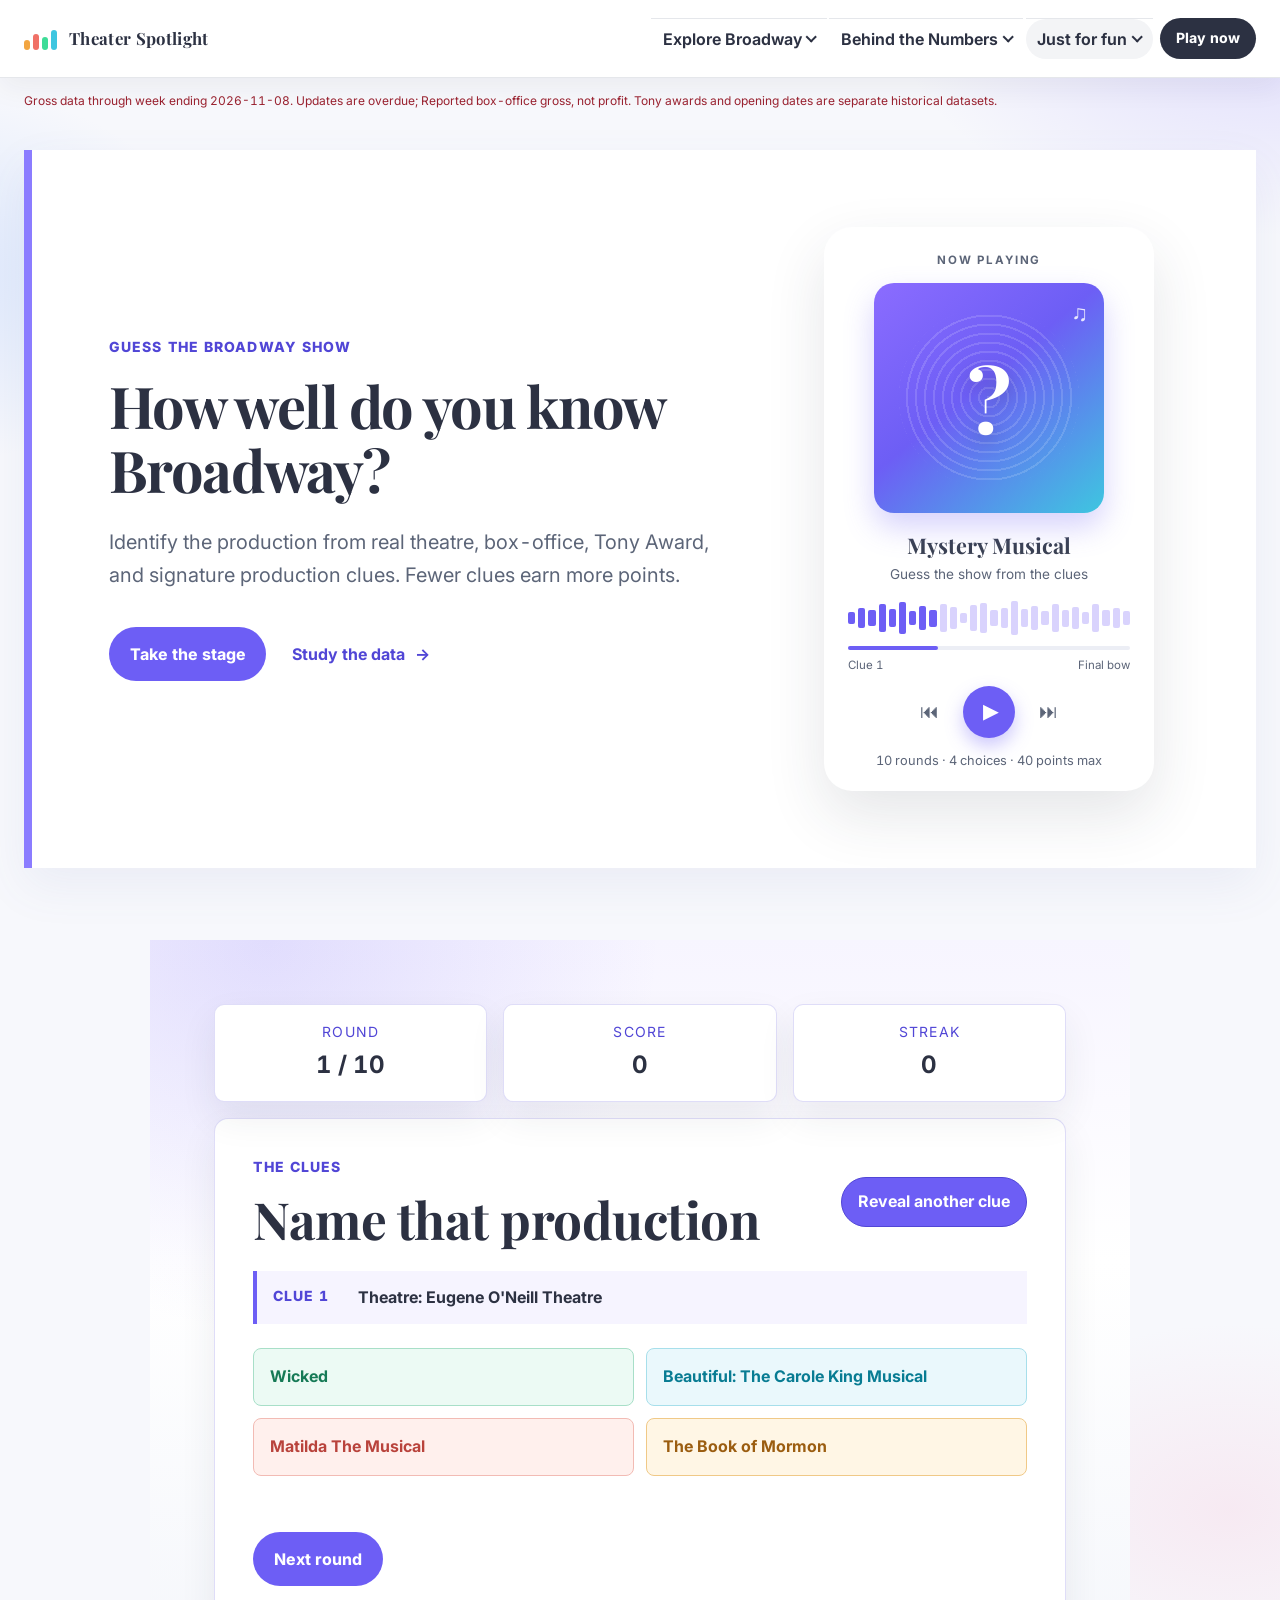
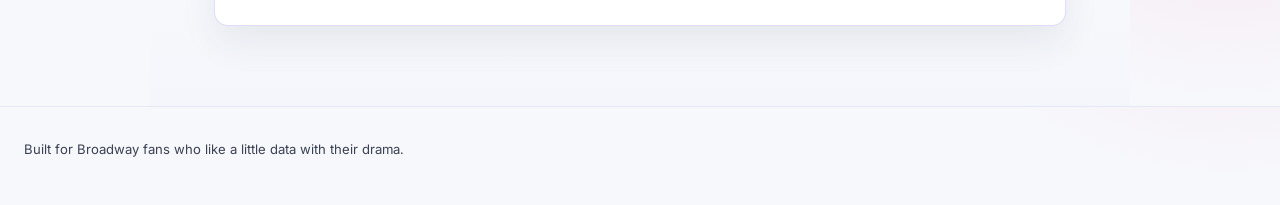
==== commit 7923236c: "Add files via upload" ====
--- a/game.html
+++ b/game.html
@@ -6,7 +6,7 @@
   <meta name="description" content="Guess the Broadway production from theatre, gross, capacity, and Tony clues.">
   <title>Guess the Broadway Show | Theater Spotlight</title>
   <link rel="preconnect" href="https://fonts.googleapis.com"><link rel="preconnect" href="https://fonts.gstatic.com" crossorigin><link href="https://fonts.googleapis.com/css2?family=Playfair+Display:wght@600;700;800&family=Inter:wght@400;500;600;700;800&display=swap" rel="stylesheet">
-  <link rel="stylesheet" href="styles.css?v=119">
+  <link rel="stylesheet" href="styles.css?v=193">
   <script src="broadway-data.js" defer></script>
   <script src="game.js?v=11" defer></script>
   <!-- Google tag (gtag.js) -->
@@ -25,6 +25,7 @@
     })(window, document, "clarity", "script", "y83snmaz05");
   </script>
   <script src="nav.js?v=3" defer></script>
+  <script src="analytics.js?v=2" defer></script>
 </head>
 <body class="theme-game">
   <header class="site-header">
@@ -78,11 +79,16 @@
           <a class="text-link" href="history.html">Study the data <span aria-hidden="true">→</span></a>
         </div>
       </div>
-      <div class="data-art game-art" aria-label="Broadway guessing game graphic">
-        <div class="art-topline"><span>Tonight's mystery</span><span>One show</span></div>
-        <div class="game-marquee" aria-hidden="true">?</div>
-        <div class="art-caption">Clues reveal one by one. Four choices. One final answer.</div>
-        <div class="art-stats"><span>Rounds <b>10</b></span><span>Top score <b>40</b></span></div>
+      <div class="mystery-player" role="img" aria-label="Now playing: a mystery musical. 10 rounds, 4 choices each, up to 40 points">
+        <p class="player-label">Now playing</p>
+        <div class="player-cover" aria-hidden="true"><span>?</span><i>&#9835;</i></div>
+        <p class="player-title">Mystery Musical</p>
+        <p class="player-sub">Guess the show from the clues</p>
+        <div class="player-wave" aria-hidden="true"><i style="--h:35"></i><i style="--h:60"></i><i style="--h:45"></i><i style="--h:80"></i><i style="--h:55"></i><i style="--h:95"></i><i style="--h:40"></i><i style="--h:70"></i><i style="--h:50"></i><i style="--h:85"></i><i style="--h:65"></i><i style="--h:30"></i><i style="--h:75"></i><i style="--h:90"></i><i style="--h:45"></i><i style="--h:60"></i><i style="--h:100"></i><i style="--h:55"></i><i style="--h:70"></i><i style="--h:40"></i><i style="--h:85"></i><i style="--h:50"></i><i style="--h:65"></i><i style="--h:35"></i><i style="--h:80"></i><i style="--h:45"></i><i style="--h:60"></i><i style="--h:40"></i></div>
+        <div class="player-progress" aria-hidden="true"><span></span></div>
+        <div class="player-time" aria-hidden="true"><span>Clue 1</span><span>Final bow</span></div>
+        <div class="player-controls" aria-hidden="true"><span>&#9198;&#xFE0E;</span><b>&#9654;&#xFE0E;</b><span>&#9197;&#xFE0E;</span></div>
+        <p class="player-meta">10 rounds &middot; 4 choices &middot; 40 points max</p>
       </div>
     </section>
 
--- a/styles.css
+++ b/styles.css
@@ -8477,6 +8477,7 @@
 }
 .ml-risk-table {
   min-width: 820px;
+  border: 0;
   background: #FFFFFF;
 }
 .ml-risk-table th {
@@ -8495,6 +8496,288 @@
 #broadway-data-status {
   font-size: .75rem;
   line-height: 1.45;
+}
+
+.javascript-dashboard-frame,
+.javascript-dashboard-frame .javascript-dashboard {
+  box-sizing: border-box;
+  width: 100%;
+  min-width: 0;
+  border-radius: 0;
+}
+.javascript-dashboard-frame .javascript-dashboard {
+  padding: clamp(.5rem, 1.5vw, 1rem);
+  overflow-wrap: anywhere;
+}
+.javascript-dashboard-frame :is(h3, p, td, th, label, span, strong) {
+  min-width: 0;
+  overflow-wrap: anywhere;
+}
+.javascript-dashboard-frame :is(input, select, button) { max-width: 100%; }
+
+.theme-overview .data-art,
+.theme-history .data-art {
+  min-height: 430px;
+  border-radius: 18px;
+  background:
+    linear-gradient(145deg, rgba(109, 94, 245, .08), rgba(62, 198, 224, .06)),
+    #FFFFFF;
+}
+.theme-overview .data-art::before,
+.theme-history .data-art::before {
+  background-image:
+    linear-gradient(rgba(109, 94, 245, .055) 1px, transparent 1px),
+    linear-gradient(90deg, rgba(109, 94, 245, .055) 1px, transparent 1px);
+  background-size: 28px 28px;
+}
+.theme-overview .data-art .art-number {
+  margin-top: 2.4rem;
+  color: var(--accent-dark);
+  font-size: clamp(3.2rem, 6vw, 5rem);
+}
+.theme-overview .art-chart {
+  display: block;
+  height: 170px;
+  margin: 1.2rem 0 1.5rem;
+}
+.theme-overview .art-chart svg {
+  display: block;
+  width: 100%;
+  height: 100%;
+  overflow: visible;
+}
+.art-chart-grid {
+  fill: none;
+  stroke: #E4E8F2;
+  stroke-width: 1;
+}
+.art-chart-area { fill: url("#overview-area"); }
+.art-chart-line {
+  fill: none;
+  stroke: #6D5EF5;
+  stroke-linecap: round;
+  stroke-linejoin: round;
+  stroke-width: 4;
+  vector-effect: non-scaling-stroke;
+}
+.art-chart-points circle {
+  fill: #FFFFFF;
+  stroke: #6D5EF5;
+  stroke-width: 3;
+  vector-effect: non-scaling-stroke;
+}
+.art-chart-points circle:last-child { fill: #3EC6E0; stroke: #FFFFFF; }
+
+.history-art .decade-list {
+  position: relative;
+  gap: .85rem;
+  margin: 2.4rem 0 2.2rem;
+  padding: .35rem 0 .35rem 1.25rem;
+}
+.history-art .decade-list::before {
+  position: absolute;
+  top: .15rem;
+  bottom: .15rem;
+  left: .35rem;
+  width: 2px;
+  background: linear-gradient(#3EC6E0, #8B6CFF);
+  content: "";
+}
+.history-art .decade-list span {
+  position: relative;
+  grid-template-columns: 56px minmax(0, 1fr);
+  gap: .85rem;
+  align-items: center;
+}
+.history-art .decade-list span::before {
+  position: absolute;
+  left: -1.02rem;
+  width: 9px;
+  height: 9px;
+  border: 3px solid #FFFFFF;
+  border-radius: 50%;
+  background: #6D5EF5;
+  box-shadow: 0 0 0 1px #6D5EF5;
+  content: "";
+}
+.history-art .decade-list b {
+  color: var(--ink);
+  font-size: .8125rem;
+}
+.history-art .decade-list i {
+  position: relative;
+  width: 100%;
+  height: 28px;
+  overflow: hidden;
+  border-radius: 8px;
+  background: #EEF1FB;
+}
+.history-art .decade-list i small {
+  display: block;
+  width: var(--width);
+  height: 100%;
+  border-radius: inherit;
+  background: linear-gradient(90deg, #3EC6E0, #6D5EF5 calc(60% + var(--row) * 4%), #8B6CFF);
+}
+.history-art .art-stats,
+.theme-overview .art-stats { border-top-color: #D9DEF0; }
+
+.history-chart-grid .history-longevity-row {
+  padding: .55rem .65rem;
+  border: 0;
+  border-bottom: 1px solid #EEF1F7;
+  border-radius: 0;
+  box-shadow: none;
+}
+.history-chart-grid .history-longevity-row:hover,
+.history-chart-grid .history-longevity-row:focus-visible,
+.history-chart-grid .history-longevity-row.selected {
+  background: #F0EEFF;
+  border-radius: 0;
+  box-shadow: inset 4px 0 #6D5EF5;
+  outline: none;
+}
+.history-chart-grid .history-longevity-row:focus-visible {
+  box-shadow: inset 4px 0 #5146D6, inset 0 0 0 2px #8B6CFF;
+}
+
+.history-production-stairs {
+  gap: .75rem;
+  align-items: stretch;
+  min-width: 620px;
+  padding-top: .5rem;
+}
+.history-production-stairs .history-production-step {
+  display: flex;
+  min-width: 0;
+  flex-direction: column;
+  border: 1px solid #E4E8F2;
+  border-radius: 12px;
+  background: #FFFFFF;
+  box-shadow: none;
+}
+.history-production-stairs .history-production-rank-1 {
+  border-top: 5px solid #6D5EF5;
+  background: #F0EEFF;
+}
+.history-production-stairs .history-production-rank-2 {
+  border-top: 5px solid #8B6CFF;
+  background: #F7F4FF;
+}
+.history-production-stairs .history-production-rank-3 {
+  border-top: 5px solid #B18CFF;
+  background: #FBFAFF;
+}
+.history-production-stairs .history-step-heading {
+  padding: .85rem 1rem .7rem;
+  color: var(--ink);
+  font-family: var(--font-body);
+  border-bottom: 1px solid #E4E8F2;
+}
+.history-production-stairs .history-step-heading strong {
+  font-family: var(--font-body);
+  font-size: 1.75rem;
+  line-height: 1;
+}
+.history-production-stairs .history-step-heading span {
+  color: var(--muted);
+  font-size: .6875rem;
+  font-weight: 700;
+  letter-spacing: .08em;
+}
+.history-production-stairs .history-step-shows {
+  flex: 1;
+  gap: .4rem;
+  padding: .75rem;
+}
+.history-production-stairs .history-step-show {
+  width: 100%;
+  padding: .65rem .75rem;
+  border: 0;
+  border-bottom: 1px solid #E4E8F2;
+  border-radius: 0;
+  background: transparent;
+  color: var(--ink);
+  font-family: var(--font-body);
+  font-size: .875rem;
+  font-weight: 600;
+  line-height: 1.35;
+  text-align: left;
+}
+.history-production-stairs .history-step-show:last-child { border-bottom: 0; }
+.history-production-stairs .history-step-show:hover,
+.history-production-stairs .history-step-show:focus-visible,
+.history-production-stairs .history-step-show.selected {
+  border-radius: 0;
+  background: #E7E4FF;
+  color: #5146D6;
+  box-shadow: inset 3px 0 #6D5EF5;
+  outline: none;
+}
+.history-production-stairs .history-step-show:focus-visible {
+  outline: 2px solid #8B6CFF;
+  outline-offset: -2px;
+}
+.tony-art.data-art {
+  min-height: 340px;
+  padding: 1.5rem;
+  border-radius: 16px;
+  background: linear-gradient(145deg, #FFFFFF, #F4F1FF);
+}
+.tony-art .nomination-art {
+  min-height: 225px;
+  padding: 1.25rem 0;
+}
+.tony-art .nomination-art strong {
+  font-size: clamp(2.8rem, 5vw, 4rem);
+  line-height: .82;
+}
+.tony-art .nomination-art i {
+  right: .4rem;
+  bottom: .6rem;
+  font-size: clamp(3rem, 6vw, 4.5rem);
+}
+.tony-art .art-stats {
+  padding-top: .85rem;
+}
+.history-gross-panel .history-gross-tile-1 {
+  background: #FFF3DB;
+  border-top-color: #F2A541;
+}
+.history-gross-panel .history-gross-tile-2 {
+  background: #FDE7E5;
+  border-top-color: #F07167;
+}
+.history-gross-panel .history-gross-tile-3 {
+  background: #E7FAF2;
+  border-top-color: #3DDC97;
+}
+.history-gross-panel .history-gross-tile-4 {
+  background: #E7F7FB;
+  border-top-color: #3EC6E0;
+}
+.history-gross-panel .history-gross-tile-5 {
+  background: #F0EEFF;
+  border-top-color: #6D5EF5;
+}
+.history-gross-panel .history-gross-tile-6 {
+  background: #FFFBE5;
+  border-top-color: #D8C96A;
+}
+.history-gross-panel .history-gross-tile:hover,
+.history-gross-panel .history-gross-tile:focus-visible,
+.history-gross-panel .history-gross-tile.selected {
+  box-shadow: inset 0 0 0 2px #5146D6, 0 8px 18px rgba(81, 70, 214, .10);
+}
+.javascript-dashboard .dashboard-note {
+  font-size: .75rem;
+  line-height: 1.45;
+}
+@media (max-width: 640px) {
+  .theme-overview .data-art,
+  .theme-history .data-art { border-radius: 14px; }
+  .theme-overview .data-art .art-number { margin-top: 1.5rem; }
+  .theme-overview .art-chart { height: 150px; }
 }
 .ml-risk-table td,
 .ml-risk-table tbody th {
@@ -8826,6 +9109,38 @@
 .tony-change-track .positive { background: var(--data-1); }
 .tony-change-track .negative { background: var(--data-risk); }
 
+body.theme-tony .tony-change-panel {
+  border: 1px solid #E4E8F2;
+  background: #FFFFFF;
+  box-shadow: 0 8px 24px rgba(44, 49, 66, .06);
+}
+body.theme-tony .tony-change-ranking > button {
+  color: #2C3142;
+  background: #F8F9FC;
+}
+body.theme-tony .tony-change-ranking > button:hover,
+body.theme-tony .tony-change-ranking > button:focus-visible,
+body.theme-tony .tony-change-ranking > button.selected {
+  background: #F1EFFF;
+  outline-color: #8B6CFF;
+}
+body.theme-tony .tony-change-ranking > button > span:first-child > i {
+  color: #5146D6;
+  background: #ECE9FF;
+}
+body.theme-tony .tony-change-ranking > button > span:first-child > strong {
+  color: #5146D6;
+}
+body.theme-tony .tony-change-track {
+  background: #E7EAF2;
+}
+body.theme-tony .tony-change-track .positive {
+  background: linear-gradient(90deg, #6D5EF5, #8B6CFF);
+}
+body.theme-tony .tony-change-track .negative {
+  background: linear-gradient(90deg, #F07167, #E45B52);
+}
+
 .history-longevity-track b { background: var(--data-1); box-shadow: none; }
 .history-longevity-row:hover .history-longevity-track b,
 .history-longevity-row:focus-visible .history-longevity-track b { background: var(--accent-dark, #BFC17D); }
@@ -9576,6 +9891,60 @@
   color: #2C3142;
   border-color: #E4E8F2;
 }
+body.theme-memories .execution-card {
+  overflow: hidden;
+  min-height: 306px;
+  padding: 2rem;
+  border: 0;
+  border-radius: 0;
+  background:
+    radial-gradient(circle at 84% 12%, rgba(109, 94, 245, .14), transparent 30%),
+    linear-gradient(150deg, #FFFFFF 0%, #F8F6FF 58%, #EEF8FB 100%);
+  box-shadow: none;
+  color: #2C3142;
+}
+body.theme-memories .execution-card::after {
+  position: absolute;
+  right: -48px;
+  bottom: -58px;
+  width: 170px;
+  height: 170px;
+  border: 34px solid rgba(62, 198, 224, .1);
+  border-radius: 50%;
+  content: "";
+  pointer-events: none;
+}
+body.theme-memories .execution-card blockquote,
+body.theme-memories .execution-card blockquote p,
+body.theme-memories .execution-path strong {
+  color: #FFFFFF;
+}
+body.theme-memories .execution-card blockquote p {
+  max-width: 18ch;
+  font-size: clamp(1.55rem, 3vw, 2rem);
+}
+body.theme-memories .execution-kicker,
+body.theme-memories .execution-card blockquote footer,
+body.theme-memories .execution-path b {
+  color: #C9B6FF;
+}
+body.theme-memories .execution-path,
+body.theme-memories .execution-path span {
+  color: #DDE1EF;
+}
+body.theme-memories .execution-kicker::before,
+body.theme-memories .execution-path i {
+  background: #8B6CFF;
+}
+body.theme-memories .execution-card::before {
+  color: rgba(109, 94, 245, .08);
+}
+body.theme-memories .execution-path {
+  position: relative;
+  z-index: 1;
+  padding-top: 1rem;
+  border-top: 1px solid #DDD9FA;
+}
 body.theme-memories .memory-copy,
 body.theme-memories .memory-price,
 body.theme-memories .memory-rating,
@@ -10180,6 +10549,57 @@
   color: #FFFFFF;
   background: var(--game-accent);
   border-color: var(--game-accent-dark);
+}
+section#game-board .game-choices button:nth-child(4n + 1) {
+  background: #6D5EF5;
+  border-color: #5146D6;
+}
+section#game-board .game-choices button:nth-child(4n + 2) {
+  background: #159BB5;
+  border-color: #087C93;
+}
+section#game-board .game-choices button:nth-child(4n + 3) {
+  background: #D95C54;
+  border-color: #B9433C;
+}
+section#game-board .game-choices button:nth-child(4n + 4) {
+  background: #C47D20;
+  border-color: #9B5D10;
+}
+section#game-board .game-choices button:nth-child(4n + 1):not(:disabled):hover { background: #5146D6; }
+section#game-board .game-choices button:nth-child(4n + 2):not(:disabled):hover { background: #087C93; }
+section#game-board .game-choices button:nth-child(4n + 3):not(:disabled):hover { background: #B9433C; }
+section#game-board .game-choices button:nth-child(4n + 4):not(:disabled):hover { background: #9B5D10; }
+section#game-board .game-choices button:nth-child(4n + 1):not(.correct):not(.incorrect):not(:disabled) {
+  color: #167A56;
+  background: #ECFAF4 !important;
+  border-color: #A8DFC8;
+  border-left: 1px solid #A8DFC8;
+}
+section#game-board .game-choices button:nth-child(4n + 2):not(.correct):not(.incorrect):not(:disabled) {
+  color: #087C93;
+  background: #EAF8FC !important;
+  border-color: #A7DFEB;
+  border-left: 1px solid #A7DFEB;
+}
+section#game-board .game-choices button:nth-child(4n + 3):not(.correct):not(.incorrect):not(:disabled) {
+  color: #B9433C;
+  background: #FFF0ED !important;
+  border-color: #F2BBB4;
+  border-left: 1px solid #F2BBB4;
+}
+section#game-board .game-choices button:nth-child(4n + 4):not(.correct):not(.incorrect):not(:disabled) {
+  color: #9B5D10;
+  background: #FFF6E5 !important;
+  border-color: #F0C987;
+  border-left: 1px solid #F0C987;
+}
+section#game-board .game-choices button:nth-child(4n + 1):not(:disabled):hover,
+section#game-board .game-choices button:nth-child(4n + 2):not(:disabled):hover,
+section#game-board .game-choices button:nth-child(4n + 3):not(:disabled):hover,
+section#game-board .game-choices button:nth-child(4n + 4):not(:disabled):hover {
+  filter: brightness(.97);
+  transform: none;
 }
 section#game-board .secondary-button:hover,
 section#game-board .secondary-button:focus-visible,
@@ -10662,6 +11082,2699 @@
   body.theme-memories section.memory-fun-facts .encore-panel-heading { grid-column: 1 / -1; }
   body.theme-memories section.memory-fun-facts .encore-rating { justify-self: center; }
 }
+
+body.theme-memories #memory-fun-facts {
+  width: min(calc(100% - 2rem), 1180px);
+  margin: 0 auto 3rem;
+  padding: clamp(1.25rem, 2.5vw, 2rem);
+  border: 1px solid #E4E8F2;
+  border-top: 5px solid #6D5EF5;
+  border-radius: 18px;
+  background: #FFFFFF;
+  box-shadow: 0 18px 44px rgba(92, 108, 160, .08);
+}
+body.theme-memories #memory-fun-facts .memory-facts-heading {
+  display: grid;
+  grid-template-columns: minmax(0, 1fr) minmax(240px, .6fr);
+  gap: 1rem 2rem;
+  align-items: end;
+  margin-bottom: 1.25rem;
+}
+body.theme-memories #memory-fun-facts .memory-facts-heading .section-label { grid-column: 1 / -1; }
+body.theme-memories #memory-fun-facts .memory-facts-intro { margin: 0; color: var(--muted); }
+body.theme-memories #memory-fun-facts .encore-summary-strip {
+  display: grid;
+  grid-template-columns: repeat(4, minmax(0, 1fr));
+  margin: 0 0 1rem;
+  border: 1px solid #E4E8F2;
+  border-radius: 14px;
+  background: #F8F9FC;
+}
+body.theme-memories #memory-fun-facts .encore-summary-strip > div {
+  padding: 1rem 1.2rem;
+  border-right: 1px solid #E4E8F2;
+}
+body.theme-memories #memory-fun-facts .encore-summary-strip > div:last-child { border-right: 0; }
+body.theme-memories #memory-fun-facts .encore-summary-strip dt {
+  color: var(--muted);
+  font-size: .75rem;
+  font-weight: 700;
+}
+body.theme-memories #memory-fun-facts .encore-summary-strip dd {
+  margin: .15rem 0 0;
+  color: var(--ink);
+  font: 700 1.8rem/1.1 var(--font-body);
+}
+body.theme-memories #memory-fun-facts .encore-infographic {
+  grid-template-columns: repeat(2, minmax(0, 1fr));
+  gap: 1rem;
+}
+body.theme-memories #memory-fun-facts .encore-panel {
+  grid-column: auto;
+  grid-row: auto;
+  padding: 1.2rem;
+  border: 1px solid #E4E8F2;
+  border-top-width: 4px;
+  border-radius: 14px;
+  background: #FFFFFF;
+  box-shadow: none;
+}
+body.theme-memories #memory-fun-facts .encore-footprint { border-top-color: #F2A541; }
+body.theme-memories #memory-fun-facts .encore-rhythm { border-top-color: #F07167; }
+body.theme-memories #memory-fun-facts .encore-taste { border-top-color: #3DDC97; }
+body.theme-memories #memory-fun-facts .encore-return { border-top-color: #3EC6E0; }
+body.theme-memories #memory-fun-facts .encore-panel-heading {
+  grid-column: 1 / -1;
+  margin-bottom: 1rem;
+}
+body.theme-memories #memory-fun-facts .encore-panel-heading > span {
+  color: #5146D6;
+  border-color: #D9DEF0;
+  background: #F4F1FF;
+}
+body.theme-memories #memory-fun-facts .encore-panel-heading h3 {
+  color: var(--ink);
+  font-family: var(--font-body);
+  font-size: 1rem;
+  font-weight: 750;
+}
+body.theme-memories #memory-fun-facts .encore-panel-heading p { color: var(--muted); }
+body.theme-memories #memory-fun-facts .encore-city-total,
+body.theme-memories #memory-fun-facts .encore-rating {
+  min-height: 0;
+  border: 1px solid #E4E8F2;
+  border-radius: 12px;
+  background: #F8F9FC;
+  color: var(--ink);
+}
+body.theme-memories #memory-fun-facts .encore-globe,
+body.theme-memories #memory-fun-facts .encore-city-total strong,
+body.theme-memories #memory-fun-facts .encore-rating strong {
+  color: #5146D6;
+}
+body.theme-memories #memory-fun-facts :is(.encore-data-list dt, .encore-timeline span, .encore-rating span, .encore-taste-details span, .encore-return span) {
+  color: var(--muted);
+}
+body.theme-memories #memory-fun-facts :is(.encore-data-list dd, .encore-timeline strong, .encore-taste-details strong, .encore-cost-metrics dd) {
+  color: var(--ink);
+  font-family: var(--font-body);
+}
+body.theme-memories #memory-fun-facts .encore-data-list > div { border-bottom-color: #E4E8F2; }
+body.theme-memories #memory-fun-facts .encore-timeline::before { background: #D9DEF0; }
+body.theme-memories #memory-fun-facts .encore-timeline i {
+  border-color: #FFFFFF;
+  background: #F07167;
+  box-shadow: 0 0 0 1px #F07167;
+}
+body.theme-memories #memory-fun-facts .encore-rating-track {
+  background: #E4E8F2;
+}
+body.theme-memories #memory-fun-facts .encore-rating-track i {
+  background: linear-gradient(90deg, #3DDC97, #3EC6E0);
+}
+body.theme-memories #memory-fun-facts #memory-spend-area { fill: rgba(62, 198, 224, .16); }
+body.theme-memories #memory-fun-facts #memory-spend-line { stroke: #6D5EF5; }
+body.theme-memories #memory-fun-facts #memory-spend-points circle { fill: #FFFFFF; stroke: #3EC6E0; }
+
+body.theme-memories #memory-fun-facts #memory-spend-area {
+  fill: rgba(109, 94, 245, .12);
+}
+body.theme-memories #memory-fun-facts #memory-spend-line {
+  stroke: #5146D6;
+  stroke-linecap: round;
+  stroke-linejoin: round;
+  stroke-width: 2.5;
+}
+body.theme-memories #memory-fun-facts #memory-spend-points circle {
+  r: 2px;
+  fill: #FFFFFF;
+  stroke: #3EC6E0;
+  stroke-width: 1.4;
+}
+body.theme-memories #memory-fun-facts .encore-spend-chart-heading strong {
+  color: #5146D6;
+}
+
+body.theme-memories .data-art.memory-art {
+  border: 0 !important;
+  border-radius: 0;
+  background: transparent !important;
+  box-shadow: none !important;
+}
+
+body.theme-memories #memory-fun-facts .encore-infographic {
+  border: 0;
+  background: transparent;
+}
+@media (min-width: 901px) {
+  body.theme-memories #memory-fun-facts .encore-infographic {
+    grid-template-columns: repeat(12, minmax(0, 1fr));
+    align-items: stretch;
+  }
+  body.theme-memories #memory-fun-facts .encore-footprint {
+    grid-column: 1 / 8 !important;
+    grid-row: 1;
+  }
+  body.theme-memories #memory-fun-facts .encore-rhythm {
+    grid-column: 8 / 13 !important;
+    grid-row: 1;
+  }
+  body.theme-memories #memory-fun-facts .encore-taste {
+    grid-column: 1 / 6 !important;
+    grid-row: 2;
+  }
+  body.theme-memories #memory-fun-facts .encore-return {
+    grid-column: 6 / 13 !important;
+    grid-row: 2;
+  }
+}
+
+body.theme-memories #memory-fun-facts .encore-panel.encore-footprint {
+  display: grid;
+  grid-template-columns: 108px minmax(0, 1fr) !important;
+  align-items: center;
+  background: #FFFFFF !important;
+}
+body.theme-memories #memory-fun-facts .encore-panel.encore-footprint .encore-panel-heading {
+  grid-column: 1 / -1;
+}
+@media (max-width: 420px) {
+  body.theme-memories #memory-fun-facts .encore-panel.encore-footprint {
+    grid-template-columns: 92px minmax(0, 1fr) !important;
+    gap: .7rem;
+  }
+}
+
+body.theme-memories #memory-fun-facts {
+  padding: clamp(1.25rem, 2.5vw, 2rem);
+  border: 0;
+  border-radius: 18px;
+  background: #F8F9FC;
+  box-shadow: none;
+}
+body.theme-memories #memory-fun-facts .memory-facts-heading {
+  display: grid;
+  grid-template-columns: minmax(0, 1fr) minmax(280px, .8fr);
+  gap: .25rem 2rem;
+  margin-bottom: 1rem;
+  padding-bottom: 1rem;
+  border-bottom: 1px solid #E4E8F2;
+}
+body.theme-memories #memory-fun-facts .memory-facts-heading h2 {
+  color: #2C3142;
+  font-size: clamp(2rem, 4vw, 3rem);
+  line-height: 1;
+}
+body.theme-memories #memory-fun-facts .memory-facts-intro {
+  align-self: end;
+  color: #5C6578;
+  font-size: .9rem;
+  line-height: 1.55;
+}
+body.theme-memories #memory-fun-facts .encore-summary-strip dd {
+  color: #2C3142;
+  font-size: 1.65rem;
+}
+body.theme-memories #memory-fun-facts .encore-summary-strip dt {
+  color: #5C6578;
+  font-size: .72rem;
+}
+body.theme-memories #memory-fun-facts .encore-panel-heading h3 {
+  color: #2C3142;
+  font: 750 1rem/1.2 var(--font-body);
+  letter-spacing: .01em;
+  text-transform: none;
+}
+body.theme-memories #memory-fun-facts .encore-panel-heading p,
+body.theme-memories #memory-fun-facts .encore-panel :is(dt, span) {
+  color: #5C6578;
+  font-family: var(--font-body);
+}
+body.theme-memories #memory-fun-facts .encore-panel :is(dd, strong) {
+  color: #2C3142;
+  font-family: var(--font-body);
+}
+body.theme-memories #memory-fun-facts .encore-panel {
+  min-height: 0;
+  padding: 1.1rem;
+}
+body.theme-memories #memory-fun-facts .encore-return {
+  min-height: 220px;
+}
+
+@media (min-width: 1101px) {
+  body.theme-memories #memory-fun-facts .encore-infographic {
+    grid-template-columns: repeat(12, minmax(0, 1fr)) !important;
+  }
+  body.theme-memories #memory-fun-facts .encore-panel.encore-footprint {
+    grid-column: 1 / 6 !important;
+    grid-row: 1;
+  }
+  body.theme-memories #memory-fun-facts .encore-panel.encore-rhythm {
+    grid-column: 6 / 9 !important;
+    grid-row: 1;
+  }
+  body.theme-memories #memory-fun-facts .encore-panel.encore-taste {
+    grid-column: 9 / 13 !important;
+    grid-row: 1;
+  }
+  body.theme-memories #memory-fun-facts .encore-panel.encore-return {
+    grid-column: 1 / -1 !important;
+    grid-row: 2;
+  }
+}
+@media (min-width: 901px) and (max-width: 1100px) {
+  body.theme-memories #memory-fun-facts .encore-infographic {
+    grid-template-columns: repeat(2, minmax(0, 1fr)) !important;
+  }
+  body.theme-memories #memory-fun-facts .encore-panel {
+    grid-column: auto !important;
+    grid-row: auto !important;
+  }
+}
+@media (max-width: 900px) {
+  body.theme-memories #memory-fun-facts .memory-facts-heading {
+    grid-template-columns: minmax(0, 1fr);
+  }
+  body.theme-memories #memory-fun-facts .memory-facts-intro {
+    max-width: 60ch;
+  }
+}
+body.theme-memories #memory-fun-facts .encore-panel {
+  border: 0 !important;
+  box-shadow: none;
+}
+body.theme-memories #memory-fun-facts .encore-footprint {
+  display: grid;
+  grid-template-columns: 108px minmax(0, 1fr);
+  align-items: center;
+  background: #FFFFFF;
+}
+body.theme-memories #memory-fun-facts .encore-footprint .encore-city-total {
+  min-height: 116px;
+  padding: .8rem;
+  border-radius: 12px;
+  background: #F7F8FC;
+}
+body.theme-memories #memory-fun-facts .encore-footprint .encore-city-total strong {
+  margin-top: .35rem;
+  font-size: 2rem;
+}
+body.theme-memories #memory-fun-facts .encore-footprint .encore-data-list {
+  display: grid;
+  gap: .5rem;
+}
+body.theme-memories #memory-fun-facts .encore-footprint .encore-data-list > div {
+  padding: .65rem .75rem;
+  border: 1px solid #E4E8F2;
+  border-radius: 10px;
+  background: #FFFFFF;
+}
+body.theme-memories #memory-fun-facts .encore-rhythm {
+  background: linear-gradient(145deg, #FFF0ED, #FDE5E1);
+}
+body.theme-memories #memory-fun-facts .encore-taste {
+  background: linear-gradient(145deg, #F4F1FF, #EBE7FF);
+}
+body.theme-memories #memory-fun-facts .encore-return {
+  background: linear-gradient(145deg, #EDF8FC, #E2F4F9);
+}
+@media (max-width: 900px) {
+  body.theme-memories #memory-fun-facts .encore-infographic {
+    grid-template-columns: minmax(0, 1fr);
+  }
+  body.theme-memories #memory-fun-facts .encore-panel {
+    grid-column: 1 !important;
+    grid-row: auto !important;
+  }
+}
+@media (max-width: 420px) {
+  body.theme-memories #memory-fun-facts .encore-footprint {
+    grid-template-columns: 92px minmax(0, 1fr);
+    gap: .7rem;
+  }
+}
+
+body.theme-memories .memory-card {
+  border: 1px solid #E4E8F2;
+  background: #FFFFFF;
+}
+body.theme-memories .memory-entry:nth-child(4n + 1) .memory-card { border-top: 4px solid #F2A541; }
+body.theme-memories .memory-entry:nth-child(4n + 2) .memory-card { border-top: 4px solid #F07167; }
+body.theme-memories .memory-entry:nth-child(4n + 3) .memory-card { border-top: 4px solid #3DDC97; }
+body.theme-memories .memory-entry:nth-child(4n + 4) .memory-card { border-top: 4px solid #3EC6E0; }
+body.theme-memories .memory-copy,
+body.theme-memories .memory-copy h3,
+body.theme-memories .memory-copy strong { color: var(--ink); }
+body.theme-memories .memory-copy .memory-rail-date,
+body.theme-memories .memory-copy .memory-venue,
+body.theme-memories .memory-copy .memory-seat,
+body.theme-memories .memory-copy .memory-price,
+body.theme-memories .memory-copy .memory-reactions { color: var(--muted); }
+
+body.theme-memories .memory-category-filter {
+  min-width: 260px;
+  margin: 0;
+  padding: 0;
+  border: 0;
+}
+body.theme-memories .memory-category-filter legend {
+  margin-bottom: .4rem;
+  color: var(--ink);
+  font-size: .875rem;
+  font-weight: 700;
+}
+body.theme-memories .memory-category-filter > div {
+  display: flex;
+  flex-wrap: wrap;
+  gap: .4rem;
+}
+body.theme-memories .memory-category-filter label { margin: 0; }
+body.theme-memories .memory-category-filter input {
+  position: absolute;
+  width: 1px;
+  height: 1px;
+  opacity: 0;
+  pointer-events: none;
+}
+body.theme-memories .memory-category-filter span {
+  display: inline-flex;
+  min-height: 36px;
+  align-items: center;
+  padding: .4rem .75rem;
+  border: 1px solid #D9DEF0;
+  border-radius: 999px;
+  background: #FFFFFF;
+  color: var(--muted);
+  font-size: .875rem;
+  font-weight: 650;
+  cursor: pointer;
+}
+body.theme-memories .memory-category-filter input:checked + span {
+  border-color: #6D5EF5;
+  background: #F0EEFF;
+  color: #5146D6;
+}
+body.theme-memories .memory-category-filter input:focus-visible + span {
+  outline: 2px solid #8B6CFF;
+  outline-offset: 2px;
+}
+
+body.theme-memories #memory-fun-facts .encore-panel {
+  padding: 1rem;
+}
+body.theme-memories #memory-fun-facts .encore-panel-heading {
+  margin-bottom: .75rem;
+}
+body.theme-memories #memory-fun-facts .encore-footprint {
+  grid-template-columns: minmax(0, .75fr) minmax(0, 1.25fr);
+  gap: .75rem 1rem;
+}
+body.theme-memories #memory-fun-facts .encore-city-total {
+  padding: .85rem;
+}
+body.theme-memories #memory-fun-facts .encore-city-total strong {
+  font-size: 2.8rem;
+}
+body.theme-memories #memory-fun-facts .encore-data-list > div {
+  padding: .7rem 0;
+}
+body.theme-memories #memory-fun-facts .encore-rating {
+  width: auto;
+  height: auto;
+  padding: .85rem;
+}
+body.theme-memories #memory-fun-facts .encore-rating::before { display: none; }
+body.theme-memories #memory-fun-facts .encore-taste-details {
+  gap: .75rem;
+  margin-top: .75rem;
+}
+body.theme-memories #memory-fun-facts .encore-cost-metrics {
+  margin: .5rem 0 .75rem;
+}
+
+body.theme-memories .memory-timeline {
+  width: 100%;
+  height: 600px;
+  padding-block: .5rem;
+  scrollbar-color: #C9B6FF #EEF1FB;
+}
+body.theme-memories .memory-timeline-rail,
+body.theme-memories .memory-timeline-rail::before,
+body.theme-memories .memory-timeline-rail::after {
+  background: linear-gradient(90deg, #F2A541, #F07167, #3DDC97, #3EC6E0);
+}
+body.theme-memories .memory-entry:nth-child(4n + 1) { --memory-color: #F2A541 !important; }
+body.theme-memories .memory-entry:nth-child(4n + 2) { --memory-color: #F07167 !important; }
+body.theme-memories .memory-entry:nth-child(4n + 3) { --memory-color: #3DDC97 !important; }
+body.theme-memories .memory-entry:nth-child(4n + 4) { --memory-color: #3EC6E0 !important; }
+body.theme-memories .memory-entry,
+body.theme-memories .memory-entry.memory-above,
+body.theme-memories .memory-entry.memory-below {
+  flex-basis: 288px;
+}
+body.theme-memories .memory-card,
+body.theme-memories .memory-entry.memory-above .memory-card,
+body.theme-memories .memory-entry.memory-below .memory-card {
+  left: 10px;
+  right: 10px;
+  max-height: calc(50% - 42px);
+  border: 1px solid #D9DEF0;
+  border-radius: 12px;
+  background: #FFFFFF;
+  box-shadow: 0 10px 28px rgba(92, 108, 160, .10);
+}
+body.theme-memories .memory-above .memory-card { bottom: calc(50% + 28px); }
+body.theme-memories .memory-below .memory-card { top: calc(50% + 28px); }
+body.theme-memories .memory-copy {
+  padding: .9rem 1rem;
+}
+body.theme-memories .memory-rail-date {
+  color: var(--memory-color);
+  font-size: .72rem;
+  font-weight: 800;
+}
+body.theme-memories .memory-copy h3 {
+  color: var(--ink);
+  font-size: 1.05rem;
+}
+body.theme-memories .memory-venue {
+  color: var(--ink) !important;
+  font-size: .8125rem !important;
+}
+body.theme-memories .memory-seat,
+body.theme-memories .memory-note {
+  color: var(--muted);
+  font-size: .75rem;
+}
+body.theme-memories .memory-price {
+  color: #5146D6;
+  font-size: .75rem;
+}
+body.theme-memories .memory-review { margin-top: .55rem; }
+body.theme-memories .memory-rating {
+  padding: .4rem .5rem;
+  border: 0;
+  border-radius: 8px;
+  background: #F8F9FC;
+  color: var(--ink);
+}
+body.theme-memories .memory-marker {
+  width: 18px;
+  height: 18px;
+  border: 3px solid #FFFFFF;
+  background: var(--memory-color);
+  box-shadow: 0 0 0 2px var(--memory-color);
+}
+
+body.theme-memories .memory-reaction,
+body.theme-memories .memory-review {
+  background: transparent;
+}
+body.theme-memories .memory-reaction {
+  border: 1px solid #E4E8F2;
+  background: #F8F9FC;
+}
+body.theme-memories .memory-reaction b,
+body.theme-memories .memory-reaction span,
+body.theme-memories .memory-reaction small {
+  color: var(--muted);
+}
+body.theme-memories .memory-reaction b { color: var(--ink); }
+
+/* Prezi-like memory canvas: a spatial overview with camera zoom and drag-to-pan. */
+body.theme-memories .memory-timeline {
+  display: grid;
+  grid-template-columns: repeat(12, 280px);
+  grid-auto-rows: 250px;
+  gap: 28px;
+  width: 100%;
+  height: 620px;
+  padding: 40px;
+  overflow: auto;
+  background:
+    radial-gradient(circle at 1px 1px, rgba(109, 94, 245, .18) 1.2px, transparent 1.3px),
+    linear-gradient(145deg, #FBFCFF, #F4F6FB);
+  background-size: 24px 24px, auto;
+  border: 1px solid #D9DEF0;
+  border-radius: 18px;
+  cursor: grab;
+  scroll-behavior: smooth;
+  touch-action: pan-x pan-y;
+  zoom: var(--memory-canvas-zoom, .7);
+}
+body.theme-memories .memory-timeline.is-dragging {
+  cursor: grabbing;
+  scroll-behavior: auto;
+  user-select: none;
+}
+body.theme-memories .memory-timeline::before,
+body.theme-memories .memory-timeline-rail,
+body.theme-memories .memory-entry::before {
+  display: none;
+}
+body.theme-memories .memory-entry,
+body.theme-memories .memory-entry.memory-above,
+body.theme-memories .memory-entry.memory-below {
+  position: relative;
+  display: block;
+  width: 280px;
+  height: 240px;
+  padding: 0;
+  transform: translateY(0);
+}
+body.theme-memories .memory-entry:nth-child(3n + 2) { transform: translateY(18px); }
+body.theme-memories .memory-entry:nth-child(5n + 3) { transform: translateY(-12px); }
+body.theme-memories .memory-marker {
+  top: 12px;
+  left: 16px;
+  width: 14px;
+  height: 14px;
+  transform: none;
+}
+body.theme-memories .memory-card,
+body.theme-memories .memory-entry.memory-above .memory-card,
+body.theme-memories .memory-entry.memory-below .memory-card {
+  position: relative;
+  top: auto;
+  right: auto;
+  bottom: auto;
+  left: auto;
+  width: 100%;
+  max-height: none;
+  min-height: 220px;
+  border-radius: 14px;
+  background: rgba(255, 255, 255, .97);
+  box-shadow: 0 14px 34px rgba(44, 49, 66, .11);
+}
+body.theme-memories .memory-copy {
+  padding: 1rem 1rem 1rem 1.1rem;
+}
+body.theme-memories .memory-copy h3 {
+  margin-top: .45rem;
+  font-size: 1.05rem;
+}
+body.theme-memories .memory-timeline[data-zoom="overview"] .memory-venue,
+body.theme-memories .memory-timeline[data-zoom="overview"] .memory-seat,
+body.theme-memories .memory-timeline[data-zoom="overview"] .memory-review,
+body.theme-memories .memory-timeline[data-zoom="compact"] .memory-seat,
+body.theme-memories .memory-timeline[data-zoom="compact"] .memory-review {
+  display: none;
+}
+body.theme-memories .memory-timeline[data-zoom="detail"] .memory-reactions {
+  display: none;
+}
+body.theme-memories .memory-timeline[data-zoom="detail"] .memory-review {
+  display: grid;
+}
+body.theme-memories .memory-entry:focus-visible .memory-card,
+body.theme-memories .memory-entry:hover .memory-card {
+  border-color: var(--memory-color);
+  box-shadow: 0 18px 42px rgba(44, 49, 66, .16), 0 0 0 3px color-mix(in srgb, var(--memory-color) 18%, transparent);
+}
+
+/* Hierarchical memory timeline: year -> quarter -> month -> show. */
+body.theme-memories .memory-timeline:not(.is-flat) {
+  display: flex;
+  height: 340px;
+  align-items: stretch;
+  gap: 22px;
+  padding: 2rem;
+  zoom: 1;
+}
+body.theme-memories .memory-timeline:not(.is-flat) .memory-year {
+  position: relative;
+  display: flex;
+  flex: 0 0 190px;
+  min-height: 250px;
+  flex-direction: column;
+  padding: 1.15rem;
+  border: 1px solid #D9DEF0;
+  border-radius: 18px;
+  background: rgba(255, 255, 255, .98);
+  box-shadow: 0 10px 26px rgba(44, 49, 66, .08);
+  transition: box-shadow .2s ease, border-color .2s ease;
+}
+body.theme-memories .memory-timeline:not(.is-flat) .memory-year::before {
+  position: absolute;
+  top: 0;
+  right: 1.35rem;
+  left: 1.35rem;
+  height: 5px;
+  border-radius: 0 0 999px 999px;
+  background: linear-gradient(90deg, #F2A541, #F07167, #3DDC97, #3EC6E0);
+  content: "";
+}
+body.theme-memories .memory-timeline .memory-year-focus,
+body.theme-memories .memory-timeline .memory-quarter-focus,
+body.theme-memories .memory-timeline .memory-month-focus {
+  width: 100%;
+  border: 0;
+  background: transparent;
+  color: var(--ink);
+  cursor: pointer;
+  font-family: var(--font-body);
+  text-align: left;
+}
+body.theme-memories .memory-timeline .memory-year-focus {
+  border-radius: 0;
+}
+.memory-year-focus {
+  display: grid;
+  grid-template-columns: 1fr auto;
+  gap: .1rem .75rem;
+  padding: 0;
+}
+.memory-year-focus > span {
+  font: 700 2rem/1 var(--font-display);
+}
+.memory-year-focus > strong {
+  color: #5146D6;
+  font-size: 1.65rem;
+  line-height: 1;
+  text-align: right;
+}
+.memory-year-focus > small {
+  display: none;
+}
+.memory-year-dots {
+  display: flex;
+  grid-column: 1 / -1;
+  flex-wrap: wrap;
+  gap: 6px;
+  margin-top: 1.15rem;
+}
+.memory-year-dots i {
+  width: 10px;
+  height: 10px;
+  border: 2px solid #FFFFFF;
+  border-radius: 50%;
+  background: var(--dot-color, #6D5EF5);
+  box-shadow: 0 0 0 1px var(--dot-color, #6D5EF5);
+}
+.memory-year-empty {
+  grid-column: 1 / -1;
+  margin: 0;
+  padding: 1rem;
+  color: var(--muted);
+  font-size: .875rem;
+  text-align: center;
+}
+.memory-quarter-grid {
+  display: grid;
+  grid-template-columns: repeat(2, minmax(0, 1fr));
+  gap: 1rem;
+  margin-top: 1.25rem;
+}
+.memory-quarter {
+  min-width: 0;
+  padding: 1rem;
+  border: 1px solid #E4E8F2;
+  border-radius: 14px;
+  background: #F8F9FC;
+}
+.memory-quarter-focus {
+  display: flex;
+  align-items: center;
+  gap: .75rem;
+  padding: 0;
+}
+.memory-quarter-focus span {
+  color: #5146D6;
+  font-size: 1rem;
+  font-weight: 800;
+}
+.memory-quarter-focus strong {
+  margin-left: auto;
+  font-size: 1.4rem;
+}
+.memory-quarter-focus small {
+  color: var(--muted);
+  font-size: .6875rem;
+  text-transform: uppercase;
+}
+.memory-month-grid {
+  display: grid;
+  grid-template-columns: repeat(2, minmax(0, 1fr));
+  gap: .7rem;
+  margin-top: .85rem;
+}
+.memory-month {
+  min-width: 0;
+}
+.memory-month-focus {
+  display: flex;
+  align-items: center;
+  justify-content: space-between;
+  gap: .5rem;
+  padding: .5rem .65rem;
+  border-radius: 9px !important;
+  background: #FFFFFF !important;
+  box-shadow: inset 0 0 0 1px #E4E8F2;
+  color: var(--ink);
+}
+.memory-month-focus strong {
+  color: #5146D6;
+  font-size: .875rem;
+}
+.memory-month-shows { display: grid; gap: .65rem; margin-top: .65rem; }
+body.theme-memories .memory-month-shows .memory-entry {
+  display: block;
+  width: 100%;
+  height: auto;
+  transform: none;
+}
+body.theme-memories .memory-month-shows .memory-card {
+  min-height: 0;
+  width: 100%;
+}
+body.theme-memories .memory-month-shows .memory-marker { display: none; }
+
+body.theme-memories .memory-timeline[data-zoom="overview"] .memory-quarter-grid { display: none; }
+body.theme-memories .memory-timeline[data-zoom="overview"] {
+  height: 250px;
+  align-items: flex-start;
+  gap: 0;
+  padding: 2rem 1.25rem 1.25rem;
+  background: #F8F9FC;
+}
+body.theme-memories .memory-timeline[data-zoom="overview"] .memory-year {
+  flex-basis: 126px;
+  min-height: 170px;
+  padding: .5rem .35rem 0;
+  border: 0;
+  border-radius: 0;
+  background: transparent;
+  box-shadow: none;
+  text-align: center;
+}
+body.theme-memories .memory-timeline[data-zoom="overview"] .memory-year::before {
+  display: none;
+}
+body.theme-memories .memory-timeline[data-zoom="overview"] .memory-year::after {
+  position: absolute;
+  z-index: 0;
+  top: 72px;
+  left: 50%;
+  width: 126px;
+  height: 3px;
+  background: linear-gradient(90deg, #C9B6FF, #8B6CFF);
+  content: "";
+}
+body.theme-memories .memory-timeline[data-zoom="overview"] .memory-year:last-child::after {
+  display: none;
+}
+body.theme-memories .memory-timeline[data-zoom="overview"] .memory-year-focus {
+  position: relative;
+  z-index: 1;
+  display: flex;
+  align-items: center;
+  flex-direction: column;
+  text-align: center;
+}
+body.theme-memories .memory-timeline[data-zoom="overview"] .memory-year-focus > span {
+  color: var(--ink);
+  font-family: var(--font-body);
+  font-size: .875rem;
+  font-weight: 800;
+}
+body.theme-memories .memory-timeline[data-zoom="overview"] .memory-year-focus > strong {
+  display: grid;
+  width: 48px;
+  height: 48px;
+  margin-top: .85rem;
+  border: 4px solid #FFFFFF;
+  border-radius: 50%;
+  place-items: center;
+  background: #6D5EF5;
+  box-shadow: 0 0 0 2px #C9B6FF, 0 7px 16px rgba(81, 70, 214, .16);
+  color: #FFFFFF;
+  font-size: 1rem;
+  text-align: center;
+}
+body.theme-memories .memory-timeline[data-zoom="overview"] .memory-year-focus > small {
+  margin-top: .35rem;
+  color: var(--muted);
+  font-size: .625rem;
+}
+body.theme-memories .memory-timeline[data-zoom="overview"] .memory-year-dots {
+  justify-content: center;
+  max-width: 104px;
+  margin-top: .7rem;
+  gap: 4px;
+}
+body.theme-memories .memory-timeline[data-zoom="overview"] .memory-year-dots i {
+  width: 7px;
+  height: 7px;
+  border-width: 1px;
+  box-shadow: none;
+}
+body.theme-memories .memory-timeline[data-zoom="overview"] .memory-year-focus:hover > strong,
+body.theme-memories .memory-timeline[data-zoom="overview"] .memory-year-focus:focus-visible > strong {
+  background: #5146D6;
+  box-shadow: 0 0 0 3px #B18CFF, 0 9px 20px rgba(81, 70, 214, .22);
+}
+body.theme-memories .memory-timeline[data-zoom="compact"] {
+  height: 250px;
+}
+body.theme-memories .memory-timeline[data-zoom="compact"] .memory-year {
+  flex-basis: 220px;
+  width: 220px;
+  min-height: 220px;
+  padding: 1rem;
+  align-items: center;
+  justify-content: center;
+  border-radius: 50%;
+  background: #FFFFFF;
+}
+body.theme-memories .memory-timeline[data-zoom="compact"] .memory-month-grid { display: none; }
+body.theme-memories .memory-timeline[data-zoom="compact"] .memory-year-focus {
+  display: grid;
+  grid-template-columns: auto auto;
+  justify-content: start;
+  gap: .15rem .75rem;
+  align-items: end;
+  justify-content: center;
+}
+body.theme-memories .memory-timeline[data-zoom="compact"] .memory-year-focus > span {
+  font: 700 1.75rem/1 var(--font-display);
+}
+body.theme-memories .memory-timeline[data-zoom="compact"] .memory-year-focus > strong {
+  color: #5146D6;
+  font-size: 1.25rem;
+}
+body.theme-memories .memory-timeline[data-zoom="compact"] .memory-year-focus > small,
+body.theme-memories .memory-timeline[data-zoom="compact"] .memory-year-dots {
+  display: none;
+}
+body.theme-memories .memory-timeline[data-zoom="compact"] .memory-quarter-grid {
+  width: 142px;
+  grid-template-columns: repeat(2, 62px);
+  justify-content: center;
+  gap: .5rem;
+  margin-top: .65rem;
+}
+body.theme-memories .memory-timeline[data-zoom="compact"] .memory-quarter {
+  display: grid;
+  width: 62px;
+  height: 62px;
+  min-height: 62px;
+  padding: .5rem;
+  place-items: center;
+  border-radius: 50%;
+  background: #F8F9FC;
+}
+body.theme-memories .memory-timeline[data-zoom="compact"] .memory-quarter-focus {
+  display: grid;
+  grid-template-columns: auto;
+  justify-items: center;
+  align-items: center;
+  gap: 0;
+  text-align: center;
+}
+body.theme-memories .memory-timeline[data-zoom="compact"] .memory-quarter-focus strong {
+  grid-row: auto;
+  grid-column: auto;
+  margin: 0;
+  font-size: 1.1rem;
+}
+body.theme-memories .memory-timeline[data-zoom="compact"] .memory-quarter-focus small {
+  display: none;
+}
+body.theme-memories .memory-timeline[data-zoom="compact"] .memory-quarter-focus span {
+  font-size: .8125rem;
+}
+body.theme-memories .memory-timeline[data-zoom="comfortable"] {
+  height: 500px;
+}
+body.theme-memories .memory-timeline[data-zoom="comfortable"] .memory-year {
+  flex-basis: 420px;
+  width: 420px;
+  min-height: 420px;
+  align-items: center;
+  justify-content: center;
+  padding: 1.35rem;
+  border-radius: 50%;
+}
+body.theme-memories .memory-timeline[data-zoom="comfortable"] .memory-year-focus {
+  display: grid;
+  grid-template-columns: auto auto;
+  justify-content: center;
+  align-items: end;
+  gap: .15rem .65rem;
+}
+body.theme-memories .memory-timeline[data-zoom="comfortable"] .memory-year-focus > span {
+  font: 700 1.8rem/1 var(--font-display);
+}
+body.theme-memories .memory-timeline[data-zoom="comfortable"] .memory-year-focus > strong {
+  color: #5146D6;
+  font-size: 1.3rem;
+}
+body.theme-memories .memory-timeline[data-zoom="comfortable"] .memory-year-focus > small,
+body.theme-memories .memory-timeline[data-zoom="comfortable"] .memory-year-dots {
+  display: none;
+}
+body.theme-memories .memory-timeline[data-zoom="comfortable"] .memory-quarter-grid {
+  width: 320px;
+  grid-template-columns: repeat(2, 150px);
+  justify-content: center;
+  gap: .65rem;
+  margin-top: .8rem;
+}
+body.theme-memories .memory-timeline[data-zoom="comfortable"] .memory-quarter {
+  display: grid;
+  width: 150px;
+  height: 150px;
+  min-height: 150px;
+  padding: .7rem;
+  place-content: center;
+  border-radius: 50%;
+  background: #F8F9FC;
+}
+body.theme-memories .memory-timeline[data-zoom="comfortable"] .memory-quarter-focus {
+  display: flex;
+  justify-content: center;
+  gap: .4rem;
+  padding: 0;
+}
+body.theme-memories .memory-timeline[data-zoom="comfortable"] .memory-quarter-focus small {
+  display: none;
+}
+body.theme-memories .memory-timeline[data-zoom="comfortable"] .memory-month-grid {
+  grid-template-columns: repeat(3, minmax(0, 1fr));
+  gap: .3rem;
+  margin-top: .45rem;
+}
+body.theme-memories .memory-timeline[data-zoom="comfortable"] .memory-month-focus {
+  min-width: 38px;
+  padding: .28rem .35rem;
+  border-radius: 999px !important;
+  font-size: .6875rem;
+  text-align: center;
+}
+body.theme-memories .memory-timeline[data-zoom="comfortable"] .memory-month-focus span {
+  flex: 1;
+}
+body.theme-memories .memory-timeline[data-zoom="comfortable"] .memory-month-focus strong {
+  font-size: .6875rem;
+}
+
+body.theme-memories .memory-timeline[data-zoom="comfortable"] .memory-year {
+  flex-basis: 520px;
+  width: 520px;
+  min-height: 520px;
+  display: grid;
+  grid-template-columns: repeat(4, 76px);
+  grid-template-rows: auto 1fr;
+  align-content: center;
+  justify-content: center;
+  gap: 1rem;
+}
+body.theme-memories .memory-timeline[data-zoom="comfortable"] .memory-year-focus {
+  grid-column: 1 / -1;
+}
+body.theme-memories .memory-timeline[data-zoom="comfortable"] .memory-quarter-grid,
+body.theme-memories .memory-timeline[data-zoom="comfortable"] .memory-quarter,
+body.theme-memories .memory-timeline[data-zoom="comfortable"] .memory-month-grid {
+  display: contents;
+}
+body.theme-memories .memory-timeline[data-zoom="comfortable"] .memory-quarter-focus {
+  display: none;
+}
+body.theme-memories .memory-timeline[data-zoom="comfortable"] .memory-month {
+  display: grid;
+  width: 76px;
+  height: 76px;
+  place-items: center;
+  border: 1px solid #D9DEF0;
+  border-radius: 50%;
+  background: #FFFFFF;
+  box-shadow: 0 7px 18px rgba(44, 49, 66, .08);
+}
+body.theme-memories .memory-timeline[data-zoom="comfortable"] .memory-month-focus {
+  display: flex;
+  width: 68px;
+  min-width: 68px;
+  height: 68px;
+  flex-direction: column;
+  justify-content: center;
+  padding: .25rem;
+  border-radius: 50% !important;
+  box-shadow: none;
+  text-align: center;
+}
+body.theme-memories .memory-timeline[data-zoom="comfortable"] .memory-month-focus span {
+  flex: none;
+  font-size: .75rem;
+  font-weight: 800;
+}
+body.theme-memories .memory-timeline[data-zoom="comfortable"] .memory-month-focus strong {
+  font-size: 1rem;
+  line-height: 1;
+}
+body.theme-memories .memory-timeline[data-zoom="comfortable"] .memory-month-shows {
+  display: none;
+}
+body.theme-memories .memory-timeline[data-zoom="comfortable"] {
+  height: 170px;
+  align-items: flex-start;
+}
+body.theme-memories .memory-timeline[data-zoom="comfortable"] .memory-year {
+  position: relative;
+  flex: 0 0 auto;
+  width: fit-content;
+  min-height: 170px;
+  display: grid;
+  grid-template-columns: repeat(var(--active-month-count, 1), 56px);
+  grid-template-rows: auto 82px;
+  align-content: start;
+  justify-content: start;
+  gap: 1.1rem 0;
+  padding: .75rem 1rem 1rem;
+  border: 0;
+  border-radius: 0;
+  background: transparent;
+  box-shadow: none;
+}
+body.theme-memories .memory-timeline[data-zoom="comfortable"] .memory-year::before {
+  right: 1.25rem;
+  left: 1.25rem;
+  height: 1px;
+  border-radius: 0;
+  background: #C9B6FF;
+}
+body.theme-memories .memory-timeline[data-zoom="comfortable"] .memory-year-focus {
+  grid-column: 1 / -1;
+  justify-self: start;
+  width: auto;
+  display: flex;
+  gap: .6rem;
+}
+body.theme-memories .memory-timeline[data-zoom="comfortable"] .memory-year-focus > span {
+  font: 700 1.5rem/1 var(--font-body);
+}
+body.theme-memories .memory-timeline[data-zoom="comfortable"] .memory-year-focus > strong {
+  font-size: 1rem;
+}
+body.theme-memories .memory-timeline[data-zoom="comfortable"] .memory-month {
+  position: relative;
+  grid-column: auto !important;
+  grid-row: 2;
+  width: 48px;
+  height: 48px;
+  border-radius: 50%;
+}
+body.theme-memories .memory-timeline[data-zoom="comfortable"] .memory-month::after {
+  display: none;
+}
+body.theme-memories .memory-timeline[data-zoom="comfortable"] .memory-month[data-month$="-12"]::after {
+  display: none;
+}
+body.theme-memories .memory-timeline[data-zoom="comfortable"] .memory-month-focus {
+  width: 46px;
+  min-width: 46px;
+  height: 46px;
+  border-radius: 50% !important;
+  background: #FFFFFF !important;
+  box-shadow: 0 0 0 2px #C9B6FF, 0 8px 18px rgba(81, 70, 214, .12);
+}
+body.theme-memories .memory-timeline[data-zoom="comfortable"] .memory-month.is-empty-month .memory-month-focus {
+  box-shadow: 0 0 0 1px #D9DEF0;
+  color: #A6AEC0;
+}
+body.theme-memories .memory-timeline[data-zoom="comfortable"] .memory-month.is-empty-month .memory-month-focus:hover,
+body.theme-memories .memory-timeline[data-zoom="comfortable"] .memory-month.is-empty-month .memory-month-focus:focus-visible {
+  outline: none;
+}
+body.theme-memories .memory-timeline[data-zoom="comfortable"] .memory-month.is-empty-month .memory-month-focus strong {
+  color: #A6AEC0;
+}
+body.theme-memories .memory-timeline[data-zoom="comfortable"] .memory-year::after {
+  position: absolute;
+  top: 128px;
+  right: 4rem;
+  left: 4rem;
+  height: 3px;
+  border-radius: 999px;
+  background: linear-gradient(90deg, #C9B6FF, #6D5EF5);
+  content: "";
+}
+
+body.theme-memories .memory-timeline .memory-quarter-grid,
+body.theme-memories .memory-timeline .memory-quarter,
+body.theme-memories .memory-timeline .memory-month-grid {
+  display: contents;
+}
+body.theme-memories .memory-timeline .memory-quarter-focus {
+  display: none;
+}
+body.theme-memories .memory-timeline[data-zoom="detail"] .memory-year:not(.is-active-year) {
+  display: flex;
+  flex: 0 0 58px;
+  width: 58px;
+  min-width: 58px;
+  min-height: 58px;
+  padding: 0;
+  align-self: flex-start;
+  justify-content: center;
+  border: 0;
+  border-radius: 50%;
+  background: transparent;
+  box-shadow: none;
+}
+body.theme-memories .memory-timeline[data-zoom="detail"] .memory-year:not(.is-active-year) .memory-quarter-grid {
+  display: none;
+}
+body.theme-memories .memory-timeline[data-zoom="detail"] .memory-year:not(.is-active-year) .memory-year-focus {
+  display: grid;
+  grid-template-columns: 1fr;
+  grid-template-rows: auto auto;
+  width: 100%;
+  height: 58px;
+  align-content: center;
+  justify-content: center;
+  text-align: center;
+  border: 1px solid #D9DEF0;
+  border-radius: 50%;
+  background: #FFFFFF;
+  box-shadow: 0 4px 12px rgba(44, 49, 66, .06);
+}
+body.theme-memories .memory-timeline[data-zoom="detail"] .memory-year:not(.is-active-year) .memory-year-focus > span {
+  color: #2C3142;
+  font: 750 .72rem/1.1 var(--font-body);
+}
+body.theme-memories .memory-timeline[data-zoom="detail"] .memory-year:not(.is-active-year) .memory-year-focus > strong {
+  color: #5146D6;
+  font-size: .68rem;
+  line-height: 1;
+  text-align: center;
+}
+body.theme-memories .memory-timeline[data-zoom="detail"] .memory-year:not(.is-active-year) .memory-year-focus > small {
+  display: none;
+}
+body.theme-memories .memory-timeline[data-zoom="detail"] {
+  gap: .5rem;
+}
+body.theme-memories .memory-timeline[data-zoom="detail"] .memory-month {
+  display: none;
+}
+body.theme-memories .memory-timeline[data-zoom="detail"] .memory-month.is-active-month {
+  display: block;
+  width: 100%;
+}
+body.theme-memories .memory-timeline[data-zoom="detail"] .memory-month.is-active-month .memory-month-focus {
+  width: auto;
+  margin-bottom: 1rem;
+  border-radius: 10px !important;
+  justify-content: flex-start;
+  gap: .6rem;
+}
+body.theme-memories .memory-timeline[data-zoom="detail"] .memory-month.is-active-month .memory-month-shows {
+  display: flex;
+  position: relative;
+  align-items: flex-start;
+  flex-direction: row-reverse;
+  gap: 1rem;
+  min-height: 520px;
+  padding: 4rem 1rem 1.5rem;
+  overflow-x: auto;
+  scroll-behavior: smooth;
+}
+body.theme-memories .memory-timeline[data-zoom="detail"] .memory-month-shows::before {
+  display: none;
+}
+body.theme-memories .memory-timeline[data-zoom="detail"] .memory-month-shows .memory-entry {
+  flex: 0 0 300px;
+  width: 300px;
+  min-width: 300px;
+  height: auto;
+  padding-top: 8px;
+  padding-left: 0;
+}
+body.theme-memories .memory-timeline[data-zoom="detail"] .memory-month-shows .memory-entry::before {
+  top: -28px;
+  left: 50%;
+  width: 2px;
+  height: 28px;
+}
+body.theme-memories .memory-timeline[data-zoom="detail"] .memory-month-shows .memory-marker {
+  top: -38px;
+  left: 50%;
+  width: 18px;
+  height: 18px;
+}
+body.theme-memories .memory-timeline[data-zoom="detail"] .memory-month-shows .memory-card {
+  width: 100%;
+  max-width: 820px;
+  min-height: 0;
+  grid-template-columns: minmax(0, 1fr);
+}
+body.theme-memories .memory-timeline[data-zoom="detail"] .memory-month-shows .memory-photo {
+  display: block;
+  width: 100%;
+  height: auto;
+  min-height: 0;
+  aspect-ratio: 2 / 1;
+}
+body.theme-memories .memory-timeline[data-zoom="detail"] .memory-month-shows .memory-photo img {
+  display: block;
+  width: 100%;
+  height: 100%;
+  object-fit: cover;
+}
+body.theme-memories .memory-timeline[data-zoom="detail"] .memory-month-shows .memory-card:hover {
+  transform: translateY(-3px);
+}
+body.theme-memories .memory-timeline[data-zoom="detail"] {
+  height: 720px;
+}
+body.theme-memories .memory-timeline[data-zoom="detail"] .memory-year {
+  flex: 0 0 100%;
+  width: 100%;
+  min-width: 0;
+  padding: 1rem;
+}
+body.theme-memories .memory-timeline[data-zoom="detail"] .memory-year.is-active-year {
+  display: flex;
+  flex-direction: row-reverse;
+  flex: 0 0 auto;
+  width: max-content;
+  max-width: none;
+  min-width: 100%;
+  align-content: start;
+  align-items: flex-start;
+  gap: 1rem;
+  background: rgba(255, 255, 255, .98);
+  box-sizing: border-box;
+  overflow: visible;
+}
+body.theme-memories .memory-timeline[data-zoom="detail"] .memory-year.is-active-year .memory-year-focus {
+  position: sticky !important;
+  right: 1rem;
+  top: .5rem;
+  z-index: 4;
+  display: grid;
+  grid-template-columns: auto 28px;
+  width: 118px;
+  min-width: 118px;
+  align-items: center;
+  gap: .55rem;
+  padding: .55rem .7rem;
+  border-radius: 999px !important;
+  background: rgba(255, 255, 255, .96) !important;
+  box-shadow: 0 6px 16px rgba(44, 49, 66, .1);
+}
+body.theme-memories .memory-timeline[data-zoom="detail"] .memory-year.is-active-year .memory-year-focus > span {
+  font: 700 1.5rem/1 var(--font-display);
+}
+body.theme-memories .memory-timeline[data-zoom="detail"] .memory-year.is-active-year .memory-year-focus > strong {
+  display: grid;
+  width: 28px;
+  height: 28px;
+  place-items: center;
+  border-radius: 50%;
+  background: #F1EFFF;
+  color: #5146D6;
+  font-size: .8rem;
+}
+body.theme-memories .memory-timeline[data-zoom="detail"] .memory-year.is-active-year .memory-month {
+  display: block;
+  flex: 0 0 auto;
+  width: max-content;
+  padding: .75rem;
+  border-radius: 18px;
+  background: linear-gradient(180deg, rgba(241, 239, 255, .78), rgba(248, 249, 252, .45));
+}
+body.theme-memories .memory-timeline[data-zoom="detail"] .memory-year.is-active-year .memory-month-focus {
+  position: sticky;
+  top: .5rem;
+  z-index: 3;
+  width: 58px;
+  height: 58px;
+  margin: 0;
+  padding: .35rem;
+  justify-content: center;
+  border: 1px solid #D9DEF0 !important;
+  border-radius: 50% !important;
+  background: #FFFFFF !important;
+}
+body.theme-memories .memory-timeline[data-zoom="detail"] .memory-year.is-active-year .memory-month-focus span {
+  font-size: .78rem;
+  font-weight: 800;
+  letter-spacing: .04em;
+}
+body.theme-memories .memory-timeline[data-zoom="detail"] .memory-year.is-active-year .memory-month-focus strong {
+  font-size: .68rem;
+  color: #6D5EF5;
+}
+body.theme-memories .memory-timeline[data-zoom="detail"] .memory-year.is-active-year .memory-month.is-active-month .memory-month-focus {
+  border-color: #6D5EF5 !important;
+  background: #F1EFFF !important;
+  box-shadow: 0 0 0 3px rgba(109, 94, 245, .14);
+}
+body.theme-memories .memory-timeline[data-zoom="detail"] .memory-year.is-active-year .memory-month .memory-month-shows {
+  display: none;
+  width: max-content;
+  max-width: none;
+  box-sizing: border-box;
+  align-items: flex-start;
+  justify-content: flex-end;
+  min-height: 540px;
+  padding: 4rem 1rem 1.5rem;
+  overflow: visible;
+}
+body.theme-memories .memory-timeline[data-zoom="detail"] .memory-year.is-active-year .memory-month.is-active-month .memory-month-shows {
+  display: flex;
+}
+body.theme-memories .memory-timeline[data-zoom="detail"] .memory-year.is-active-year .memory-month {
+  display: contents;
+}
+body.theme-memories .memory-timeline[data-zoom="detail"] .memory-year.is-active-year .memory-month-focus {
+  display: none;
+}
+body.theme-memories .memory-timeline[data-zoom="detail"] .memory-year.is-active-year .memory-month .memory-month-shows {
+  display: contents;
+}
+body.theme-memories .memory-timeline[data-zoom="detail"] .memory-year.is-active-year .memory-entry {
+  flex: 0 0 300px;
+  width: 300px;
+}
+body.theme-memories .memory-timeline[data-zoom="detail"] .memory-year.is-active-year {
+  width: min-content;
+  min-width: min(100%, 720px);
+}
+body.theme-memories .memory-timeline[data-zoom="detail"] {
+  align-items: flex-start;
+  height: 650px;
+}
+body.theme-memories .memory-timeline[data-zoom="detail"] .memory-month-shows .memory-card {
+  overflow: hidden;
+  border: 1px solid #E4E8F2;
+  border-radius: 14px;
+  box-shadow: 0 10px 26px rgba(44, 49, 66, .08);
+}
+body.theme-memories .memory-timeline[data-zoom="detail"] .memory-month-shows .memory-photo {
+  aspect-ratio: 2 / 1;
+  border-bottom: 1px solid #E4E8F2;
+}
+body.theme-memories .memory-timeline[data-zoom="detail"] .memory-month-shows .memory-copy {
+  padding: 1rem;
+}
+body.theme-memories .memory-timeline[data-zoom="detail"] .memory-year.is-active-year .memory-month {
+  align-self: stretch;
+}
+body.theme-memories .memory-timeline[data-zoom="detail"] .memory-year.is-active-year .memory-month-focus {
+  margin-bottom: 1.75rem !important;
+}
+body.theme-memories .memory-timeline[data-zoom="detail"] .memory-year.is-active-year .memory-month.is-active-month .memory-month-focus {
+  width: 58px;
+  min-width: 58px;
+  height: 58px;
+  border-radius: 50% !important;
+  justify-content: center;
+}
+body.theme-memories .memory-timeline[data-zoom="detail"] .memory-month-shows .memory-entry {
+  align-self: flex-start;
+  margin: 0;
+  padding-top: 0;
+}
+body.theme-memories .memory-timeline[data-zoom="comfortable"] .memory-month-shows { display: none; }
+body.theme-memories .memory-timeline[data-zoom="detail"] .memory-quarter-grid { grid-template-columns: minmax(0, 1fr); }
+
+body.theme-memories .memory-controls {
+  background: #FFFFFF;
+  border-color: #E4E8F2;
+  box-shadow: 0 8px 24px rgba(44, 49, 66, .05);
+}
+body.theme-memories .memory-rating-groups {
+  grid-template-columns: repeat(3, minmax(0, 1fr));
+  gap: .75rem;
+}
+body.theme-memories .memory-rating-groups fieldset,
+body.theme-memories .memory-rating-groups fieldset:nth-last-child(-n + 2),
+body.theme-memories .memory-rating-groups fieldset:last-child {
+  grid-column: auto;
+  width: auto;
+  min-width: 0;
+  padding: .7rem .8rem .55rem;
+  border-color: #E0E3EE;
+  background: #F8F9FC;
+  box-shadow: none;
+}
+body.theme-memories .memory-rating-groups fieldset:hover,
+body.theme-memories .memory-rating-groups fieldset.is-active {
+  border-color: #B9B2FA;
+  background: #F6F4FF;
+}
+body.theme-memories .memory-rating-groups legend,
+body.theme-memories .memory-rating-groups output {
+  color: #5146D6;
+}
+body.theme-memories .memory-rating-groups legend {
+  flex-wrap: nowrap;
+  font-size: .7rem;
+}
+body.theme-memories .memory-rating-range {
+  height: 32px;
+  margin-top: .25rem;
+}
+body.theme-memories .memory-rating-track {
+  top: 9px;
+  background: linear-gradient(to right, #E0E3EE 0 var(--range-min), #6D5EF5 var(--range-min) var(--range-max), #E0E3EE var(--range-max) 100%);
+}
+body.theme-memories .memory-rating-endpoints {
+  color: #6A7282;
+}
+body.theme-memories .memory-rating-range input::-webkit-slider-thumb {
+  width: 16px;
+  height: 16px;
+  border-color: #FFFFFF;
+  background: #5146D6;
+  box-shadow: 0 1px 4px rgba(44, 49, 66, .25);
+}
+body.theme-memories .memory-rating-range input::-moz-range-thumb {
+  border-color: #FFFFFF;
+  background: #5146D6;
+}
+@media (max-width: 760px) {
+  body.theme-memories .memory-rating-groups {
+    grid-template-columns: repeat(2, minmax(0, 1fr));
+  }
+}
+@media (max-width: 520px) {
+  body.theme-memories .memory-rating-groups {
+    grid-template-columns: minmax(0, 1fr);
+  }
+  body.theme-memories .memory-timeline[data-zoom="detail"] .memory-year.is-active-year {
+    padding: .75rem;
+  }
+  body.theme-memories .memory-timeline[data-zoom="detail"] .memory-year.is-active-year .memory-year-focus {
+    position: relative;
+    right: auto;
+  }
+  body.theme-memories .memory-timeline[data-zoom="detail"] .memory-month-shows .memory-entry {
+    flex-basis: min(300px, calc(100vw - 74px));
+    width: min(300px, calc(100vw - 74px));
+    min-width: min(300px, calc(100vw - 74px));
+  }
+}
+
+body.theme-memories .memory-timeline .memory-year-focus:hover,
+body.theme-memories .memory-timeline .memory-year-focus:focus-visible,
+body.theme-memories .memory-timeline .memory-quarter-focus:hover,
+body.theme-memories .memory-timeline .memory-quarter-focus:focus-visible,
+body.theme-memories .memory-timeline .memory-month-focus:hover,
+body.theme-memories .memory-timeline .memory-month-focus:focus-visible {
+  color: #5146D6;
+  outline: 2px solid #8B6CFF;
+  outline-offset: 4px;
+}
+body.theme-memories .memory-timeline .memory-year-focus:hover,
+body.theme-memories .memory-timeline .memory-quarter-focus:hover,
+body.theme-memories .memory-timeline .memory-month-focus:hover {
+  outline: none;
+}
+body.theme-memories .memory-timeline .is-focused-period {
+  box-shadow: 0 0 0 5px rgba(109, 94, 245, .18);
+}
+
+body.theme-memories .memory-timeline.is-flat {
+  display: grid;
+  grid-template-columns: repeat(12, 280px);
+}
+body.theme-memories .memory-timeline.is-flat .memory-entry {
+  width: 280px;
+}
+
+body.theme-memories .memory-timeline {
+  height: var(--memory-timeline-height, 560px);
+}
+body.theme-memories .memory-entry,
+body.theme-memories .memory-entry.memory-above,
+body.theme-memories .memory-entry.memory-below {
+  flex-basis: var(--memory-card-width, 208px);
+}
+body.theme-memories .memory-timeline[data-zoom="overview"] .memory-card {
+  left: 5px;
+  right: 5px;
+}
+body.theme-memories .memory-timeline[data-zoom="overview"] .memory-copy {
+  padding: .65rem .55rem;
+}
+body.theme-memories .memory-timeline[data-zoom="overview"] .memory-rail-date {
+  font-size: .625rem;
+}
+body.theme-memories .memory-timeline[data-zoom="overview"] .memory-copy h3 {
+  font-size: .875rem;
+  line-height: 1.22;
+}
+body.theme-memories .memory-timeline[data-zoom="overview"] :is(.memory-venue, .memory-seat, .memory-review) {
+  display: none;
+}
+body.theme-memories .memory-timeline[data-zoom="compact"] :is(.memory-seat, .memory-review) {
+  display: none;
+}
+body.theme-memories .memory-timeline[data-zoom="detail"] .memory-reactions {
+  display: grid;
+}
+body.theme-memories .memory-zoom-controls {
+  display: inline-grid;
+  grid-template-columns: 32px 68px 32px;
+  align-items: center;
+  height: 34px;
+  overflow: hidden;
+  border: 1px solid #E0E3EE;
+  border-radius: 8px;
+  background: #F6F7FB;
+  box-shadow: none;
+}
+body.theme-memories .memory-zoom-controls button {
+  min-width: 32px;
+  min-height: 32px;
+  padding: 0;
+  border: 0;
+  border-radius: 0;
+  background: transparent;
+  color: #5146D6;
+  font-size: .95rem;
+  font-weight: 700;
+}
+body.theme-memories .memory-zoom-controls button:hover,
+body.theme-memories .memory-zoom-controls button:focus-visible {
+  background: #F0EEFF;
+  box-shadow: none;
+}
+body.theme-memories .memory-zoom-controls button:disabled {
+  color: #A6AEC0;
+  background: #F8F9FC;
+}
+body.theme-memories .memory-zoom-controls output {
+  display: grid;
+  height: 32px;
+  place-items: center;
+  border-right: 1px solid #E0E3EE;
+  border-left: 1px solid #E0E3EE;
+  color: #4B5366;
+  font-size: .6875rem;
+  font-weight: 750;
+  letter-spacing: .04em;
+  text-align: center;
+  text-transform: uppercase;
+}
+body.theme-memories .memory-timeline-buttons {
+  flex-wrap: wrap;
+  align-items: center;
+  gap: .5rem;
+}
+@media (max-width: 720px) {
+  body.theme-memories #memory-fun-facts .memory-facts-heading,
+  body.theme-memories #memory-fun-facts .encore-infographic,
+  body.theme-memories #memory-fun-facts .encore-footprint,
+  body.theme-memories #memory-fun-facts .encore-taste {
+    grid-template-columns: minmax(0, 1fr);
+  }
+  body.theme-memories #memory-fun-facts .encore-summary-strip {
+    grid-template-columns: repeat(2, minmax(0, 1fr));
+  }
+  body.theme-memories #memory-fun-facts .encore-summary-strip > div:nth-child(2) { border-right: 0; }
+  body.theme-memories #memory-fun-facts .encore-summary-strip > div:nth-child(-n + 2) { border-bottom: 1px solid #E4E8F2; }
+  body.theme-memories .memory-category-filter { min-width: 100%; }
+}
+@media (min-width: 481px) and (max-width: 720px) {
+  body.theme-memories #memory-fun-facts .encore-infographic { grid-template-columns: repeat(2, minmax(0, 1fr)); }
+  body.theme-memories #memory-fun-facts .encore-footprint,
+  body.theme-memories #memory-fun-facts .encore-taste { grid-template-columns: minmax(0, 1fr); }
+}
+@media (max-width: 480px) {
+  body.theme-memories #memory-fun-facts { padding: 1rem; }
+  body.theme-memories #memory-fun-facts .encore-summary-strip > div { padding: .8rem; }
+  body.theme-memories #memory-fun-facts .encore-summary-strip dd { font-size: 1.5rem; }
+  body.theme-memories .memory-timeline { height: var(--memory-timeline-height, 560px); }
+  body.theme-memories .memory-timeline-buttons { width: 100%; }
+  body.theme-memories .memory-zoom-controls { order: -1; width: auto; margin-right: auto; grid-template-columns: 34px 72px 34px; }
+  body.theme-memories .memory-timeline[data-zoom="overview"] .memory-entry { flex-basis: var(--memory-card-width); }
+}
 @media (min-width: 641px) and (max-width: 980px) {
   .reader-guide .site-contents-grid { grid-template-columns: repeat(2, minmax(0, 1fr)); }
 }
+
+@media (max-width: 520px) {
+  body.theme-memories .memory-rating-groups fieldset:last-child {
+    grid-column: 1 / -1;
+    width: 100%;
+    justify-self: stretch;
+  }
+}
+
+body.theme-memories .execution-card,
+body.theme-memories .execution-card blockquote,
+body.theme-memories .execution-card blockquote p,
+body.theme-memories .execution-card .execution-path strong {
+  color: #2C3142 !important;
+}
+body.theme-memories .execution-card .execution-kicker,
+body.theme-memories .execution-card blockquote footer,
+body.theme-memories .execution-card .execution-path b {
+  color: #5146D6 !important;
+}
+body.theme-memories .execution-card .execution-path,
+body.theme-memories .execution-card .execution-path span {
+  color: #5C6578 !important;
+}
+
+body.theme-tony .tony-change-panel {
+  background: #FFFFFF !important;
+  border-color: #E4E8F2 !important;
+}
+body.theme-tony .tony-change-ranking > button {
+  color: #2C3142 !important;
+  background: #F8F9FC !important;
+}
+body.theme-tony .tony-change-ranking > button > span:first-child > i {
+  color: #5146D6 !important;
+  background: #ECE9FF !important;
+}
+body.theme-tony .tony-change-ranking > button > span:first-child > strong {
+  color: #5146D6 !important;
+}
+body.theme-tony .tony-change-track {
+  background: #E7EAF2 !important;
+}
+body.theme-tony .tony-change-track .positive {
+  background: linear-gradient(90deg, #6D5EF5, #8B6CFF) !important;
+}
+body.theme-tony .tony-change-track .negative {
+  background: linear-gradient(90deg, #F07167, #E45B52) !important;
+}
+
+body.theme-memories #memory-fun-facts {
+  width: 100%;
+  max-width: 100%;
+  overflow: hidden;
+}
+body.theme-memories #memory-fun-facts .encore-summary-strip {
+  display: grid;
+  grid-template-columns: repeat(4, minmax(0, 1fr));
+}
+body.theme-memories #memory-fun-facts .encore-infographic {
+  display: grid;
+  grid-template-columns: repeat(2, minmax(0, 1fr));
+  gap: 1rem;
+}
+body.theme-memories #memory-fun-facts .encore-panel {
+  grid-column: auto !important;
+  grid-row: auto !important;
+  width: auto;
+  min-width: 0;
+  max-width: 100%;
+  box-sizing: border-box;
+  overflow: hidden;
+  border: 0 !important;
+  border-radius: 16px;
+  box-shadow: none;
+}
+body.theme-memories #memory-fun-facts .encore-footprint {
+  grid-template-columns: minmax(130px, .8fr) minmax(0, 1.2fr);
+  background: #FFF8EC;
+}
+body.theme-memories #memory-fun-facts .encore-rhythm {
+  display: grid;
+  grid-template-rows: auto 1fr;
+  background: #FFF0ED;
+}
+body.theme-memories #memory-fun-facts .encore-taste {
+  background: #F4F1FF;
+}
+body.theme-memories #memory-fun-facts .encore-return {
+  background: #EDF8FC;
+}
+body.theme-memories #memory-fun-facts .encore-city-total,
+body.theme-memories #memory-fun-facts .encore-data-list,
+body.theme-memories #memory-fun-facts .encore-timeline,
+body.theme-memories #memory-fun-facts .encore-taste-details,
+body.theme-memories #memory-fun-facts .encore-cost-metrics {
+  min-width: 0;
+}
+body.theme-memories #memory-fun-facts .encore-taste {
+  display: grid;
+  grid-template-columns: minmax(150px, .75fr) minmax(0, 1.25fr);
+  align-items: start;
+}
+body.theme-memories #memory-fun-facts .encore-taste .encore-panel-heading {
+  grid-column: 1 / -1;
+}
+body.theme-memories #memory-fun-facts .encore-spend-chart svg {
+  display: block;
+  width: 100%;
+  height: auto;
+}
+body.theme-tony .editorial-intro {
+  display: grid;
+  width: min(980px, calc(100% - 2rem));
+  margin: -1rem auto 3rem;
+  padding: .9rem 1rem;
+  border: 1px solid #E4E8F2;
+  border-left: 4px solid #6D5EF5;
+  border-radius: 12px;
+  background: #F8F9FC;
+}
+body.theme-tony .editorial-intro p {
+  max-width: 78ch;
+  margin: 0;
+  line-height: 1.6;
+}
+body.theme-tony {
+  --data-1: #6D5EF5;
+  --data-2: #3EC6E0;
+  --data-3: #F07167;
+  --data-4: #B18CFF;
+  --data-5: #3DDC97;
+  --data-positive: #3DDC97;
+  --data-risk: #F07167;
+}
+@media (max-width: 900px) {
+  body.theme-memories #memory-fun-facts .encore-infographic {
+    grid-template-columns: minmax(0, 1fr);
+  }
+  body.theme-memories #memory-fun-facts .encore-footprint,
+  body.theme-memories #memory-fun-facts .encore-taste {
+    grid-template-columns: minmax(0, 1fr);
+  }
+  body.theme-memories #memory-fun-facts .encore-taste .encore-panel-heading {
+    grid-column: 1;
+  }
+}
+@media (max-width: 620px) {
+  body.theme-memories #memory-fun-facts {
+    padding: 1rem;
+  }
+  body.theme-memories #memory-fun-facts .encore-summary-strip {
+    grid-template-columns: repeat(2, minmax(0, 1fr));
+  }
+  body.theme-memories #memory-fun-facts .encore-summary-strip > div {
+    border-right: 1px solid #E4E8F2;
+    border-bottom: 1px solid #E4E8F2;
+  }
+  body.theme-memories #memory-fun-facts .encore-summary-strip > div:nth-child(2n) {
+    border-right: 0;
+  }
+  body.theme-memories #memory-fun-facts .encore-summary-strip > div:nth-last-child(-n + 2) {
+    border-bottom: 0;
+  }
+  body.theme-tony .editorial-intro {
+    width: calc(100% - 2rem);
+    margin: 0 auto 2rem;
+  }
+  body.theme-memories #memory-fun-facts .encore-panel {
+    padding: 1rem;
+  }
+  body.theme-memories #memory-fun-facts .encore-footprint,
+  body.theme-memories #memory-fun-facts .encore-taste {
+    display: grid;
+    grid-template-columns: minmax(0, 1fr);
+  }
+}
+
+@media (min-width: 901px) {
+  body.theme-memories #memory-fun-facts .encore-infographic {
+    grid-template-columns: repeat(12, minmax(0, 1fr)) !important;
+  }
+  body.theme-memories #memory-fun-facts .encore-panel.encore-footprint {
+    grid-column: 1 / 8 !important;
+    grid-row: 1;
+  }
+  body.theme-memories #memory-fun-facts .encore-panel.encore-rhythm {
+    grid-column: 8 / 13 !important;
+    grid-row: 1;
+  }
+  body.theme-memories #memory-fun-facts .encore-panel.encore-taste {
+    grid-column: 1 / 6 !important;
+    grid-row: 2;
+  }
+  body.theme-memories #memory-fun-facts .encore-panel.encore-return {
+    grid-column: 6 / 13 !important;
+    grid-row: 2;
+  }
+}
+
+/* Encore Report: theatre playbill layout */
+body.theme-memories .playbill {
+  --playbill-ink: #2C3142;
+  --playbill-muted: #5C6578;
+  --playbill-accent: #5146D6;
+  --playbill-line: #E4E8F2;
+  display: grid;
+  grid-template-columns: minmax(260px, 340px) minmax(0, 1fr);
+  gap: clamp(1.5rem, 4vw, 3.5rem);
+  width: min(1180px, calc(100% - 2rem));
+  margin: 3rem auto;
+  color: var(--playbill-ink);
+  font-family: var(--font-body);
+}
+body.theme-memories .playbill-cover {
+  position: sticky;
+  top: 6rem;
+  align-self: start;
+  padding: 2rem 1.75rem;
+  border-radius: 20px;
+  background:
+    radial-gradient(circle at 85% 10%, rgba(109, 94, 245, .16), transparent 40%),
+    linear-gradient(160deg, #FFFFFF 0%, #F4F1FF 100%);
+  text-align: center;
+}
+body.theme-memories .playbill-kicker {
+  margin: 0;
+  color: var(--playbill-accent);
+  font-size: .75rem;
+  font-weight: 750;
+  letter-spacing: .16em;
+  text-transform: uppercase;
+}
+body.theme-memories .playbill-cover h2 {
+  margin: .6rem 0 .75rem;
+  color: var(--playbill-ink);
+  font: 700 clamp(2rem, 3.4vw, 2.75rem)/1.05 var(--font-display);
+}
+body.theme-memories .playbill-intro {
+  margin: 0 auto 1.5rem;
+  max-width: 30ch;
+  color: var(--playbill-muted);
+  font-size: .95rem;
+  line-height: 1.55;
+}
+body.theme-memories .playbill-marquee {
+  display: grid;
+  grid-template-columns: repeat(2, minmax(0, 1fr));
+  margin: 0;
+  border-top: 1px solid #DDD9FA;
+}
+body.theme-memories .playbill-marquee > div {
+  padding: 1rem .5rem;
+  border-bottom: 1px solid #DDD9FA;
+}
+body.theme-memories .playbill-marquee > div:nth-child(odd) { border-right: 1px solid #DDD9FA; }
+body.theme-memories .playbill-marquee dt {
+  color: var(--playbill-muted);
+  font-size: .7rem;
+  font-weight: 700;
+  letter-spacing: .08em;
+  text-transform: uppercase;
+}
+body.theme-memories .playbill-marquee dd {
+  margin: .25rem 0 0;
+  color: var(--playbill-ink);
+  font: 700 1.9rem/1 var(--font-display);
+}
+body.theme-memories .playbill-acts {
+  margin: 0;
+  padding: 0;
+  list-style: none;
+}
+body.theme-memories .playbill-act {
+  display: grid;
+  grid-template-columns: 96px minmax(0, 1fr);
+  gap: 1.5rem;
+  padding: 1.75rem 0;
+  border-bottom: 1px dashed #CFD4E3;
+}
+body.theme-memories .playbill-act:first-child { padding-top: .5rem; }
+body.theme-memories .playbill-act:last-child { border-bottom: 0; }
+body.theme-memories .act-number {
+  margin: .2rem 0 0;
+  color: var(--playbill-accent);
+  font: italic 600 1.15rem/1.2 var(--font-display);
+}
+body.theme-memories .act-body h3 {
+  margin: 0;
+  color: var(--playbill-ink);
+  font: 700 1.5rem/1.15 var(--font-display);
+}
+body.theme-memories .act-lede {
+  margin: .25rem 0 1rem;
+  color: var(--playbill-muted);
+  font-size: .9rem;
+}
+body.theme-memories .act-hero {
+  display: flex;
+  align-items: baseline;
+  flex-wrap: wrap;
+  gap: .5rem;
+  margin: 0 0 1rem;
+}
+body.theme-memories .act-hero strong {
+  color: var(--playbill-accent);
+  font: 700 2.4rem/1 var(--font-body);
+  font-variant-numeric: tabular-nums;
+}
+body.theme-memories .act-hero span {
+  color: var(--playbill-muted);
+  font-size: .9rem;
+}
+body.theme-memories .act-facts {
+  display: grid;
+  grid-template-columns: repeat(2, minmax(0, 1fr));
+  gap: .75rem 2rem;
+  margin: 0;
+}
+body.theme-memories .act-facts dt {
+  color: var(--playbill-muted);
+  font-size: .72rem;
+  font-weight: 700;
+  letter-spacing: .06em;
+  text-transform: uppercase;
+}
+body.theme-memories .act-facts dd {
+  margin: .2rem 0 0;
+  color: var(--playbill-ink);
+  font-size: 1rem;
+  font-weight: 650;
+}
+body.theme-memories .act-meter {
+  height: 8px;
+  margin: -.25rem 0 1.1rem;
+  border-radius: 999px;
+  background: #ECEEF5;
+  overflow: hidden;
+}
+body.theme-memories .act-meter i {
+  display: block;
+  width: var(--average-rating, 0%);
+  height: 100%;
+  border-radius: inherit;
+  background: linear-gradient(90deg, #8B6CFF, #5146D6);
+}
+body.theme-memories .act-chart {
+  margin: 1.25rem 0 0;
+}
+body.theme-memories .act-chart svg {
+  display: block;
+  width: 100%;
+  height: 90px;
+  overflow: visible;
+}
+body.theme-memories #encore-report #memory-spend-area { fill: rgba(109, 94, 245, .12); }
+body.theme-memories #encore-report #memory-spend-line {
+  fill: none;
+  stroke: #5146D6;
+  stroke-width: 2;
+  stroke-linejoin: round;
+  vector-effect: non-scaling-stroke;
+}
+body.theme-memories #encore-report #memory-spend-points circle {
+  fill: #FFFFFF;
+  stroke: #3EC6E0;
+  stroke-width: 1.5;
+  vector-effect: non-scaling-stroke;
+}
+body.theme-memories .act-chart figcaption {
+  display: flex;
+  justify-content: space-between;
+  margin-top: .4rem;
+  color: var(--playbill-muted);
+  font-size: .75rem;
+}
+@media (max-width: 900px) {
+  body.theme-memories .playbill { grid-template-columns: minmax(0, 1fr); }
+  body.theme-memories .playbill-cover { position: static; }
+  body.theme-memories .playbill-marquee { grid-template-columns: repeat(4, minmax(0, 1fr)); }
+  body.theme-memories .playbill-marquee > div { border-right: 1px solid #DDD9FA; }
+  body.theme-memories .playbill-marquee > div:last-child { border-right: 0; }
+}
+@media (max-width: 560px) {
+  body.theme-memories .playbill-marquee { grid-template-columns: repeat(2, minmax(0, 1fr)); }
+  body.theme-memories .playbill-marquee > div:nth-child(2n) { border-right: 0; }
+  body.theme-memories .playbill-act { grid-template-columns: minmax(0, 1fr); gap: .35rem; }
+  body.theme-memories .act-facts { grid-template-columns: minmax(0, 1fr); }
+}
+
+/* Selected-year show rail: every card shares one top line and height. */
+body.theme-memories .memory-timeline[data-zoom="detail"] .memory-year.is-active-year {
+  align-items: stretch !important;
+}
+body.theme-memories .memory-timeline[data-zoom="detail"] .memory-year.is-active-year .memory-entry,
+body.theme-memories .memory-timeline[data-zoom="detail"] .memory-year.is-active-year .memory-entry.memory-above,
+body.theme-memories .memory-timeline[data-zoom="detail"] .memory-year.is-active-year .memory-entry.memory-below {
+  position: relative;
+  top: auto;
+  align-self: stretch;
+  display: flex;
+  flex-direction: column;
+  height: auto;
+  margin: 2.5rem 0 0 !important;
+  padding: 0 !important;
+  transform: none;
+}
+body.theme-memories .memory-timeline[data-zoom="detail"] .memory-year.is-active-year .memory-card,
+body.theme-memories .memory-timeline[data-zoom="detail"] .memory-year.is-active-year .memory-above .memory-card,
+body.theme-memories .memory-timeline[data-zoom="detail"] .memory-year.is-active-year .memory-below .memory-card {
+  position: relative;
+  inset: auto;
+  flex: 1;
+  margin: 0;
+  transform: none;
+}
+
+body.theme-memories .memory-timeline[data-zoom="detail"] .memory-year.is-active-year .memory-month .memory-month-shows,
+body.theme-memories .memory-timeline[data-zoom="detail"] .memory-year.is-active-year .memory-month.is-active-month .memory-month-shows {
+  display: contents !important;
+}
+body.theme-memories .memory-timeline[data-zoom="detail"] .memory-year.is-active-year .memory-entry .memory-card {
+  height: 100%;
+}
+
+body.theme-memories .memory-timeline[data-zoom="detail"] .memory-year.is-active-year > .memory-year-focus {
+  display: none !important;
+}
+
+body.theme-memories .memory-timeline[data-zoom="detail"] .memory-year.is-active-year {
+  flex: 0 0 auto !important;
+  width: max-content !important;
+  min-width: 0 !important;
+  max-width: none !important;
+}
+
+/* Compact Encore Report */
+body.theme-memories .playbill {
+  grid-template-columns: minmax(0, 1fr);
+  gap: 1.25rem;
+  margin: 2rem auto;
+  padding: 1.5rem;
+  border-radius: 18px;
+  background: #F8F9FC;
+}
+body.theme-memories .playbill-cover {
+  position: static;
+  display: grid;
+  grid-template-columns: minmax(0, 1fr) auto;
+  align-items: end;
+  gap: .25rem 2rem;
+  padding: 0 0 1rem;
+  border-bottom: 1px solid var(--playbill-line);
+  border-radius: 0;
+  background: none;
+  text-align: left;
+}
+body.theme-memories .playbill-kicker { grid-column: 1; }
+body.theme-memories .playbill-cover h2 { grid-column: 1; margin: .2rem 0 0; font-size: clamp(1.6rem, 2.6vw, 2.1rem); }
+body.theme-memories .playbill-intro { grid-column: 1; margin: .35rem 0 0; max-width: 52ch; font-size: .875rem; }
+body.theme-memories .playbill-marquee {
+  grid-column: 2;
+  grid-row: 1 / span 3;
+  grid-template-columns: repeat(4, auto);
+  gap: 0;
+  border: 0;
+}
+body.theme-memories .playbill-marquee > div,
+body.theme-memories .playbill-marquee > div:nth-child(odd) {
+  padding: 0 1.1rem;
+  border: 0;
+  border-left: 1px solid var(--playbill-line);
+}
+body.theme-memories .playbill-marquee > div:first-child { border-left: 0; padding-left: 0; }
+body.theme-memories .playbill-marquee dd { font-size: 1.6rem; }
+body.theme-memories .playbill-acts {
+  display: grid;
+  grid-template-columns: repeat(4, minmax(0, 1fr));
+  gap: 1rem;
+}
+body.theme-memories .playbill-act,
+body.theme-memories .playbill-act:first-child {
+  display: block;
+  padding: 1rem;
+  border: 0;
+  border-radius: 14px;
+  background: #FFFFFF;
+}
+body.theme-memories .act-number { margin: 0; font-size: .85rem; }
+body.theme-memories .act-body h3 { font-size: 1.15rem; }
+body.theme-memories .act-lede { margin: .1rem 0 .6rem; font-size: .8rem; }
+body.theme-memories .act-hero { margin: 0 0 .6rem; gap: .35rem; }
+body.theme-memories .act-hero strong { font-size: 1.6rem; }
+body.theme-memories .act-hero span { font-size: .8rem; }
+body.theme-memories .act-meter { margin: 0 0 .7rem; height: 6px; }
+body.theme-memories .act-facts { grid-template-columns: minmax(0, 1fr); gap: .5rem; }
+body.theme-memories .act-facts dt { font-size: .66rem; }
+body.theme-memories .act-facts dd { font-size: .9rem; }
+body.theme-memories .act-chart { margin-top: .6rem; }
+body.theme-memories .act-chart svg { height: 48px; }
+body.theme-memories .act-chart figcaption { font-size: .68rem; }
+@media (max-width: 1000px) {
+  body.theme-memories .playbill-cover { grid-template-columns: minmax(0, 1fr); }
+  body.theme-memories .playbill-marquee { grid-column: 1; grid-row: auto; margin-top: .9rem; grid-template-columns: repeat(4, minmax(0, 1fr)); }
+  body.theme-memories .playbill-acts { grid-template-columns: repeat(2, minmax(0, 1fr)); }
+}
+@media (max-width: 560px) {
+  body.theme-memories .playbill { padding: 1rem; }
+  body.theme-memories .playbill-marquee { grid-template-columns: repeat(2, minmax(0, 1fr)); row-gap: .8rem; }
+  body.theme-memories .playbill-marquee > div:nth-child(3) { border-left: 0; padding-left: 0; }
+  body.theme-memories .playbill-acts { grid-template-columns: minmax(0, 1fr); }
+}
+
+/* Memory filter panel: color refresh only */
+body.theme-memories .memory-controls {
+  background: linear-gradient(180deg, #F6F4FF 0%, #FFFFFF 100%) !important;
+  border-color: #DDD9FA !important;
+}
+body.theme-memories .memory-controls > label > span,
+body.theme-memories .memory-category-filter legend {
+  color: #5146D6 !important;
+}
+body.theme-memories .memory-controls input[type="search"],
+body.theme-memories .memory-controls select {
+  border-color: #D6D1FA !important;
+  background: #FFFFFF !important;
+  color: #2C3142 !important;
+}
+body.theme-memories .memory-controls input[type="search"]:focus,
+body.theme-memories .memory-controls select:focus {
+  border-color: #6D5EF5 !important;
+  outline: 3px solid rgba(109, 94, 245, .18);
+  outline-offset: 0;
+}
+body.theme-memories .memory-category-filter label span {
+  border-color: #D6D1FA !important;
+  background: #FFFFFF !important;
+  color: #5C6578 !important;
+}
+body.theme-memories .memory-category-filter input:checked + span {
+  border-color: #6D5EF5 !important;
+  background: #6D5EF5 !important;
+  color: #FFFFFF !important;
+}
+body.theme-memories .memory-rating-groups fieldset:nth-child(1) { background: #F1EFFF !important; border-color: #DDD9FA !important; }
+body.theme-memories .memory-rating-groups fieldset:nth-child(2) { background: #EAF8FC !important; border-color: #C7EAF3 !important; }
+body.theme-memories .memory-rating-groups fieldset:nth-child(3) { background: #FFF0ED !important; border-color: #F5D2CC !important; }
+body.theme-memories .memory-rating-groups fieldset:nth-child(4) { background: #ECFAF4 !important; border-color: #C6EBDB !important; }
+body.theme-memories .memory-rating-groups fieldset:nth-child(5) { background: #FFF6E5 !important; border-color: #F2DDB3 !important; }
+body.theme-memories .memory-clear-filters {
+  border-color: #6D5EF5 !important;
+  background: #FFFFFF !important;
+  color: #5146D6 !important;
+}
+body.theme-memories .memory-clear-filters:not(:disabled):hover,
+body.theme-memories .memory-clear-filters:not(:disabled):focus-visible {
+  background: #6D5EF5 !important;
+  color: #FFFFFF !important;
+}
+body.theme-memories .memory-rating-range { height: 42px !important; }
+body.theme-memories .memory-rating-endpoints { bottom: 0 !important; color: #5C6578 !important; font-size: .7rem !important; }
+
+/* Memory filter panel: neutral grey, less purple */
+body.theme-memories .memory-controls {
+  background: #F4F6FA !important;
+  border-color: #E4E8F2 !important;
+}
+body.theme-memories .memory-controls > label > span,
+body.theme-memories .memory-category-filter legend {
+  color: #2C3142 !important;
+}
+body.theme-memories .memory-controls input[type="search"],
+body.theme-memories .memory-controls select,
+body.theme-memories .memory-category-filter label span {
+  border-color: #D9DEE8 !important;
+}
+body.theme-memories .memory-controls input[type="search"]:focus,
+body.theme-memories .memory-controls select:focus {
+  border-color: #5C6578 !important;
+  outline-color: rgba(92, 101, 120, .18);
+}
+body.theme-memories .memory-category-filter input:checked + span {
+  border-color: #2C3142 !important;
+  background: #2C3142 !important;
+  color: #FFFFFF !important;
+}
+body.theme-memories .memory-rating-groups fieldset { --slider: #6D5EF5; }
+body.theme-memories .memory-rating-groups fieldset:nth-child(2) { --slider: #159BB5; }
+body.theme-memories .memory-rating-groups fieldset:nth-child(3) { --slider: #D95C54; }
+body.theme-memories .memory-rating-groups fieldset:nth-child(4) { --slider: #2FA57A; }
+body.theme-memories .memory-rating-groups fieldset:nth-child(5) { --slider: #C47D20; }
+body.theme-memories .memory-rating-groups legend,
+body.theme-memories .memory-rating-groups output { color: var(--slider) !important; }
+body.theme-memories .memory-rating-groups .memory-rating-track {
+  background: linear-gradient(to right, #E0E3EE 0 var(--range-min), var(--slider) var(--range-min) var(--range-max), #E0E3EE var(--range-max) 100%) !important;
+}
+body.theme-memories .memory-rating-groups .memory-rating-range input::-webkit-slider-thumb { background: var(--slider) !important; }
+body.theme-memories .memory-rating-groups .memory-rating-range input::-moz-range-thumb { background: var(--slider) !important; }
+body.theme-memories .memory-clear-filters {
+  border-color: #2C3142 !important;
+  color: #2C3142 !important;
+}
+body.theme-memories .memory-clear-filters:not(:disabled):hover,
+body.theme-memories .memory-clear-filters:not(:disabled):focus-visible {
+  background: #2C3142 !important;
+  color: #FFFFFF !important;
+}
+
+body.theme-memories .memory-timeline,
+body.theme-memories .memory-timeline:not(.is-flat) {
+  background: #F4F6FA !important;
+  background-image: none !important;
+  border-color: #E4E8F2 !important;
+}
+
+body.theme-memories .memory-controls .memory-rating-range,
+body.theme-memories .memory-controls .memory-rating-range input[type="range"] {
+  border: 0 !important;
+  border-radius: 0 !important;
+  background: transparent !important;
+  box-shadow: none !important;
+  padding: 0 !important;
+  outline: none;
+}
+
+/* Memory filter panel: clearer three-row layout */
+body.theme-memories .memory-controls {
+  display: grid !important;
+  grid-template-columns: minmax(0, 2fr) minmax(0, 1fr) minmax(0, 1.2fr) !important;
+  grid-template-areas:
+    "search year order"
+    "category category clear"
+    "ratings ratings ratings" !important;
+  gap: 1rem 1rem !important;
+  align-items: end;
+  padding: 1.1rem 1.25rem !important;
+}
+body.theme-memories .memory-controls > .memory-search-filter { grid-area: search; grid-column: auto !important; }
+body.theme-memories .memory-controls > label:has(#memory-year) { grid-area: year; }
+body.theme-memories .memory-controls > label:has(#memory-price-sort) { grid-area: order; }
+body.theme-memories .memory-controls > .memory-category-filter {
+  grid-area: category;
+  display: flex !important;
+  align-items: center;
+  gap: .75rem;
+  min-width: 0 !important;
+  margin: 0;
+  padding: 0;
+  border: 0;
+}
+body.theme-memories .memory-controls > .memory-category-filter legend {
+  float: left;
+  margin: 0 .5rem 0 0;
+  padding: 0;
+}
+body.theme-memories .memory-controls > .memory-category-filter > div {
+  display: flex !important;
+  flex-wrap: wrap;
+  gap: .5rem;
+}
+body.theme-memories .memory-controls > .memory-clear-filters {
+  grid-area: clear;
+  justify-self: end;
+  width: auto !important;
+  min-width: 140px;
+}
+body.theme-memories .memory-controls > .memory-ratings-panel {
+  grid-area: ratings;
+  grid-column: 1 / -1 !important;
+  padding-top: 1rem;
+  border-top: 1px solid #E4E8F2;
+}
+body.theme-memories .memory-controls .memory-rating-groups {
+  display: grid !important;
+  grid-template-columns: repeat(5, minmax(0, 1fr)) !important;
+  gap: .75rem !important;
+}
+body.theme-memories .memory-controls .memory-rating-groups fieldset,
+body.theme-memories .memory-controls .memory-rating-groups fieldset:last-child,
+body.theme-memories .memory-controls .memory-rating-groups fieldset:nth-last-child(-n + 2) {
+  grid-column: auto !important;
+  width: auto !important;
+  justify-self: stretch !important;
+  padding: .6rem .75rem .45rem !important;
+}
+@media (max-width: 900px) {
+  body.theme-memories .memory-controls {
+    grid-template-columns: repeat(2, minmax(0, 1fr)) !important;
+    grid-template-areas:
+      "search search"
+      "year order"
+      "category category"
+      "ratings ratings"
+      "clear clear" !important;
+  }
+  body.theme-memories .memory-controls .memory-rating-groups { grid-template-columns: repeat(3, minmax(0, 1fr)) !important; }
+  body.theme-memories .memory-controls > .memory-clear-filters { justify-self: start; }
+}
+@media (max-width: 560px) {
+  body.theme-memories .memory-controls {
+    grid-template-columns: minmax(0, 1fr) !important;
+    grid-template-areas: "search" "year" "order" "category" "ratings" "clear" !important;
+  }
+  body.theme-memories .memory-controls > .memory-category-filter { flex-direction: column; align-items: flex-start; }
+  body.theme-memories .memory-controls .memory-rating-groups { grid-template-columns: repeat(2, minmax(0, 1fr)) !important; }
+  body.theme-memories .memory-controls .memory-rating-groups fieldset:last-child { grid-column: 1 / -1 !important; }
+  body.theme-memories .memory-controls > .memory-clear-filters { justify-self: stretch; }
+}
+body.theme-memories .memory-controls .memory-rating-groups legend { flex-wrap: wrap !important; row-gap: .1rem; }
+body.theme-memories .memory-controls .memory-rating-groups legend > span { overflow: visible !important; text-overflow: clip !important; }
+
+/* Game hero: musical stage game screen */
+body.theme-game .stage-game {
+  --stage-ink: #2C3142;
+  --stage-purple: #6D5EF5;
+  --stage-coral: #F07167;
+  --stage-gold: #F2A541;
+  --stage-cyan: #3EC6E0;
+  display: grid;
+  gap: .9rem;
+  width: min(100%, 380px);
+  justify-self: center;
+  padding: 1.1rem;
+  border-radius: 24px;
+  background: linear-gradient(165deg, #FFFFFF 0%, #F4F1FF 55%, #FFF4EC 100%);
+  box-shadow: 0 22px 50px rgba(81, 70, 214, .16);
+  color: var(--stage-ink);
+  font-family: var(--font-body);
+}
+body.theme-game .stage-marquee {
+  display: grid;
+  gap: .35rem;
+  padding: .55rem .75rem;
+  border-radius: 14px;
+  background: #FFF7E8;
+  text-align: center;
+}
+body.theme-game .stage-marquee strong {
+  font: 700 1.35rem/1.1 var(--font-display);
+  letter-spacing: .02em;
+  color: var(--stage-ink);
+}
+body.theme-game .stage-bulbs { display: flex; justify-content: space-between; }
+body.theme-game .stage-bulbs i {
+  width: 8px;
+  height: 8px;
+  border-radius: 50%;
+  background: var(--stage-gold);
+  box-shadow: 0 0 8px rgba(242, 165, 65, .8);
+  animation: stage-bulb 1.6s infinite;
+}
+body.theme-game .stage-bulbs i:nth-child(even) { animation-delay: .8s; }
+@keyframes stage-bulb { 50% { opacity: .35; box-shadow: none; } }
+body.theme-game .stage-scene {
+  position: relative;
+  height: 190px;
+  overflow: hidden;
+  border-radius: 16px;
+  background: radial-gradient(ellipse at 50% 0%, #FFFFFF 0%, #EDEAFF 70%);
+}
+body.theme-game .stage-curtain {
+  position: absolute;
+  top: 0;
+  bottom: 0;
+  width: 26%;
+  background: repeating-linear-gradient(90deg, #8B6CFF 0 10px, #6D5EF5 10px 20px);
+}
+body.theme-game .stage-curtain.left { left: 0; border-radius: 0 0 60% 0; }
+body.theme-game .stage-curtain.right { right: 0; border-radius: 0 0 0 60%; }
+body.theme-game .stage-spotlight {
+  position: absolute;
+  left: 50%;
+  top: -10px;
+  width: 170px;
+  height: 210px;
+  transform: translateX(-50%);
+  clip-path: polygon(42% 0, 58% 0, 100% 100%, 0 100%);
+  background: linear-gradient(180deg, rgba(255, 230, 160, .9), rgba(255, 230, 160, 0));
+}
+body.theme-game .stage-mystery {
+  position: absolute;
+  left: 50%;
+  bottom: 30px;
+  display: grid;
+  width: 74px;
+  height: 74px;
+  place-items: center;
+  transform: translateX(-50%);
+  border-radius: 50%;
+  background: #FFFFFF;
+  box-shadow: 0 0 0 6px rgba(242, 165, 65, .35), 0 10px 22px rgba(44, 49, 66, .15);
+  color: var(--stage-purple);
+  font: 700 2.6rem/1 var(--font-display);
+  animation: stage-pulse 2.4s ease-in-out infinite;
+}
+@keyframes stage-pulse { 50% { transform: translateX(-50%) scale(1.06); } }
+body.theme-game .stage-floor {
+  position: absolute;
+  left: 0;
+  right: 0;
+  bottom: 0;
+  height: 22px;
+  background: linear-gradient(180deg, #F2A541, #C47D20);
+}
+body.theme-game .stage-notes i {
+  position: absolute;
+  font-style: normal;
+  font-size: 1.4rem;
+  animation: stage-float 3.2s ease-in-out infinite;
+}
+body.theme-game .stage-notes i:nth-child(1) { left: 30%; top: 30%; color: var(--stage-coral); }
+body.theme-game .stage-notes i:nth-child(2) { right: 30%; top: 22%; color: var(--stage-cyan); animation-delay: .8s; }
+body.theme-game .stage-notes i:nth-child(3) { left: 34%; top: 58%; color: var(--stage-gold); animation-delay: 1.6s; }
+body.theme-game .stage-notes i:nth-child(4) { right: 33%; top: 52%; color: var(--stage-purple); animation-delay: 2.4s; }
+@keyframes stage-float { 50% { transform: translateY(-10px) rotate(-8deg); } }
+body.theme-game .stage-staff { position: relative; height: 42px; }
+body.theme-game .stage-lines {
+  position: absolute;
+  inset: 4px 0;
+  background: repeating-linear-gradient(180deg, #CFC8F7 0 1px, transparent 1px 8.5px);
+}
+body.theme-game .stage-staff i {
+  position: absolute;
+  left: var(--x);
+  top: calc(var(--y) * 4.25px + 2px);
+  width: 11px;
+  height: 8px;
+  border-radius: 50%;
+  background: var(--stage-purple);
+  transform: rotate(-20deg);
+}
+body.theme-game .stage-staff i::after {
+  position: absolute;
+  right: 0;
+  bottom: 4px;
+  width: 1.5px;
+  height: 18px;
+  background: var(--stage-purple);
+  content: "";
+}
+body.theme-game .stage-hud { display: grid; grid-template-columns: repeat(3, minmax(0, 1fr)); gap: .5rem; }
+body.theme-game .stage-hud span {
+  display: grid;
+  justify-items: center;
+  padding: .5rem .25rem;
+  border-radius: 12px;
+  background: #FFFFFF;
+  box-shadow: inset 0 0 0 1px #E4E8F2;
+}
+body.theme-game .stage-hud small {
+  color: #5C6578;
+  font-size: .68rem;
+  font-weight: 700;
+  letter-spacing: .08em;
+  text-transform: uppercase;
+}
+body.theme-game .stage-hud b { color: var(--stage-purple); font-size: 1.35rem; }
+body.theme-game .stage-hud span:nth-child(2) b { color: var(--stage-coral); }
+body.theme-game .stage-hud span:nth-child(3) b { color: #C47D20; }
+body.theme-game .stage-caption { margin: 0; color: #5C6578; font-size: .85rem; text-align: center; }
+@media (prefers-reduced-motion: reduce) {
+  body.theme-game .stage-game * { animation: none !important; }
+}
+
+/* Game hero: minimal mystery music player */
+body.theme-game .mystery-player {
+  display: grid;
+  justify-items: center;
+  gap: .35rem;
+  width: min(100%, 330px);
+  justify-self: center;
+  padding: 1.5rem 1.5rem 1.25rem;
+  border-radius: 28px;
+  background: #FFFFFF;
+  box-shadow: 0 24px 60px rgba(44, 49, 66, .12);
+  color: #2C3142;
+  font-family: var(--font-body);
+  text-align: center;
+}
+body.theme-game .player-label {
+  margin: 0 0 .5rem;
+  color: #5C6578;
+  font-size: .72rem;
+  font-weight: 700;
+  letter-spacing: .16em;
+  text-transform: uppercase;
+}
+body.theme-game .player-cover {
+  position: relative;
+  display: grid;
+  width: 100%;
+  aspect-ratio: 1;
+  max-width: 230px;
+  place-items: center;
+  border-radius: 20px;
+  background: linear-gradient(140deg, #8B6CFF 0%, #6D5EF5 45%, #3EC6E0 100%);
+  box-shadow: 0 14px 30px rgba(109, 94, 245, .28);
+  overflow: hidden;
+}
+body.theme-game .player-cover::before {
+  position: absolute;
+  width: 78%;
+  aspect-ratio: 1;
+  border-radius: 50%;
+  background: repeating-radial-gradient(circle, rgba(255, 255, 255, .14) 0 2px, transparent 2px 9px);
+  content: "";
+}
+body.theme-game .player-cover span {
+  position: relative;
+  color: #FFFFFF;
+  font: 700 5.5rem/1 var(--font-display);
+  text-shadow: 0 6px 18px rgba(44, 49, 66, .25);
+}
+body.theme-game .player-cover i {
+  position: absolute;
+  top: 12px;
+  right: 16px;
+  color: rgba(255, 255, 255, .85);
+  font-size: 1.4rem;
+  font-style: normal;
+}
+body.theme-game .player-title {
+  margin: .9rem 0 0;
+  font: 700 1.35rem/1.2 var(--font-display);
+}
+body.theme-game .player-sub {
+  margin: 0;
+  color: #5C6578;
+  font-size: .85rem;
+}
+body.theme-game .player-wave {
+  display: flex;
+  align-items: center;
+  gap: 3px;
+  width: 100%;
+  height: 34px;
+  margin-top: .6rem;
+}
+body.theme-game .player-wave i {
+  flex: 1;
+  height: calc(var(--h) * 1%);
+  border-radius: 2px;
+  background: #D9D3FD;
+  transform-origin: center;
+  animation: player-wave 1.4s ease-in-out infinite;
+}
+body.theme-game .player-wave i:nth-child(-n + 9) { background: #6D5EF5; }
+body.theme-game .player-wave i:nth-child(3n) { animation-delay: .25s; }
+body.theme-game .player-wave i:nth-child(3n + 1) { animation-delay: .5s; }
+@keyframes player-wave { 50% { transform: scaleY(.55); } }
+body.theme-game .player-progress {
+  width: 100%;
+  height: 4px;
+  margin-top: .35rem;
+  border-radius: 999px;
+  background: #ECEEF5;
+}
+body.theme-game .player-progress span {
+  display: block;
+  width: 32%;
+  height: 100%;
+  border-radius: inherit;
+  background: #6D5EF5;
+}
+body.theme-game .player-time {
+  display: flex;
+  justify-content: space-between;
+  width: 100%;
+  color: #5C6578;
+  font-size: .72rem;
+}
+body.theme-game .player-controls {
+  display: flex;
+  align-items: center;
+  gap: 1.5rem;
+  margin: .4rem 0 .2rem;
+  color: #5C6578;
+  font-size: 1.2rem;
+}
+body.theme-game .player-controls b {
+  display: grid;
+  width: 52px;
+  height: 52px;
+  place-items: center;
+  padding-left: 3px;
+  border-radius: 50%;
+  background: #6D5EF5;
+  box-shadow: 0 8px 18px rgba(109, 94, 245, .35);
+  color: #FFFFFF;
+  font-size: 1.2rem;
+}
+body.theme-game .player-meta {
+  margin: .25rem 0 0;
+  color: #5C6578;
+  font-size: .8rem;
+}
+@media (prefers-reduced-motion: reduce) {
+  body.theme-game .player-wave i { animation: none; }
+}
+body.theme-game .player-controls { font-family: "Segoe UI Symbol", "Apple Symbols", sans-serif; }
+
+/* ML page "On this page" cards: one tint per question */
+.ml-toc li { --toc-accent: #6D5EF5; --toc-bg: #F1EFFF; --toc-line: #DDD9FA; }
+.ml-toc li:nth-child(2) { --toc-accent: #159BB5; --toc-bg: #EAF8FC; --toc-line: #C7EAF3; }
+.ml-toc li:nth-child(3) { --toc-accent: #D95C54; --toc-bg: #FFF0ED; --toc-line: #F5D2CC; }
+.ml-toc li:nth-child(4) { --toc-accent: #2FA57A; --toc-bg: #ECFAF4; --toc-line: #C6EBDB; }
+.ml-toc li:nth-child(5) { --toc-accent: #C47D20; --toc-bg: #FFF6E5; --toc-line: #F2DDB3; }
+.ml-toc a {
+  background: var(--toc-bg) !important;
+  border: 1px solid var(--toc-line) !important;
+  color: #2C3142 !important;
+}
+.ml-toc a::before { color: var(--toc-accent) !important; }
+.ml-toc a:hover,
+.ml-toc a:focus-visible {
+  border-color: var(--toc-accent) !important;
+  background: #FFFFFF !important;
+  color: #2C3142 !important;
+  outline: none;
+  box-shadow: 0 0 0 3px color-mix(in srgb, var(--toc-accent) 18%, transparent);
+}
+
+/* ML charts scale up with their container; keep rendered labels near body-small size */
+.ml-chart text,
+.ml-chart-wrap svg text { font-size: 11px !important; }
+
+/* Theatre District dashboard: site palette */
+body.theme-theatres .theatre-top-grid .pbi-card { border-top-color: #6D5EF5 !important; }
+body.theme-theatres .theatre-top-grid .pbi-card:nth-child(2) { border-top-color: #F07167 !important; }
+body.theme-theatres .theatre-top-grid .pbi-card:nth-child(3) { border-top-color: #3EC6E0 !important; }
+body.theme-theatres .theatres-dashboard .impact-panel { border-color: #E4E8F2 !important; background: #FFFFFF !important; }
+body.theme-theatres .theatre-map,
+body.theme-theatres .theatre-map-layer {
+  background: #F4F6FA !important;
+  border-color: #E4E8F2 !important;
+}
+body.theme-theatres .map-avenue { border-color: #C9C2F5 !important; color: #5146D6 !important; }
+body.theme-theatres .map-street { border-color: #DDE1EB !important; color: #5C6578 !important; }
+body.theme-theatres .map-point {
+  background: rgba(109, 94, 245, .5) !important;
+  border: 2px solid #FFFFFF !important;
+  box-shadow: 0 2px 6px rgba(44, 49, 66, .18) !important;
+}
+body.theme-theatres .map-point:hover,
+body.theme-theatres .map-point:focus-visible,
+body.theme-theatres .map-point.selected,
+body.theme-theatres .map-point[aria-pressed="true"] {
+  background: rgba(240, 113, 103, .8) !important;
+  outline: none;
+}
+body.theme-theatres .map-zoom-controls { border-color: #E4E8F2 !important; background: #FFFFFF !important; }
+body.theme-theatres .map-zoom-controls button { color: #5146D6 !important; }
+body.theme-theatres .dashboard-bars i { background: #ECEEF5 !important; }
+body.theme-theatres .dashboard-bars b { background: linear-gradient(90deg, #8B6CFF, #6D5EF5) !important; }
+body.theme-theatres .dashboard-bars > button.selected b,
+body.theme-theatres .dashboard-bars > button[aria-pressed="true"] b { background: linear-gradient(90deg, #F48A80, #F07167) !important; }
+body.theme-theatres .theatres-dashboard table,
+body.theme-theatres .theatres-dashboard tbody { border-color: #E4E8F2 !important; }
+body.theme-theatres .theatres-dashboard thead,
+body.theme-theatres .theatres-dashboard th { background: #F4F1FF !important; color: #2C3142 !important; }
+body.theme-theatres .theatres-dashboard .table-sort-button { color: #5146D6 !important; }
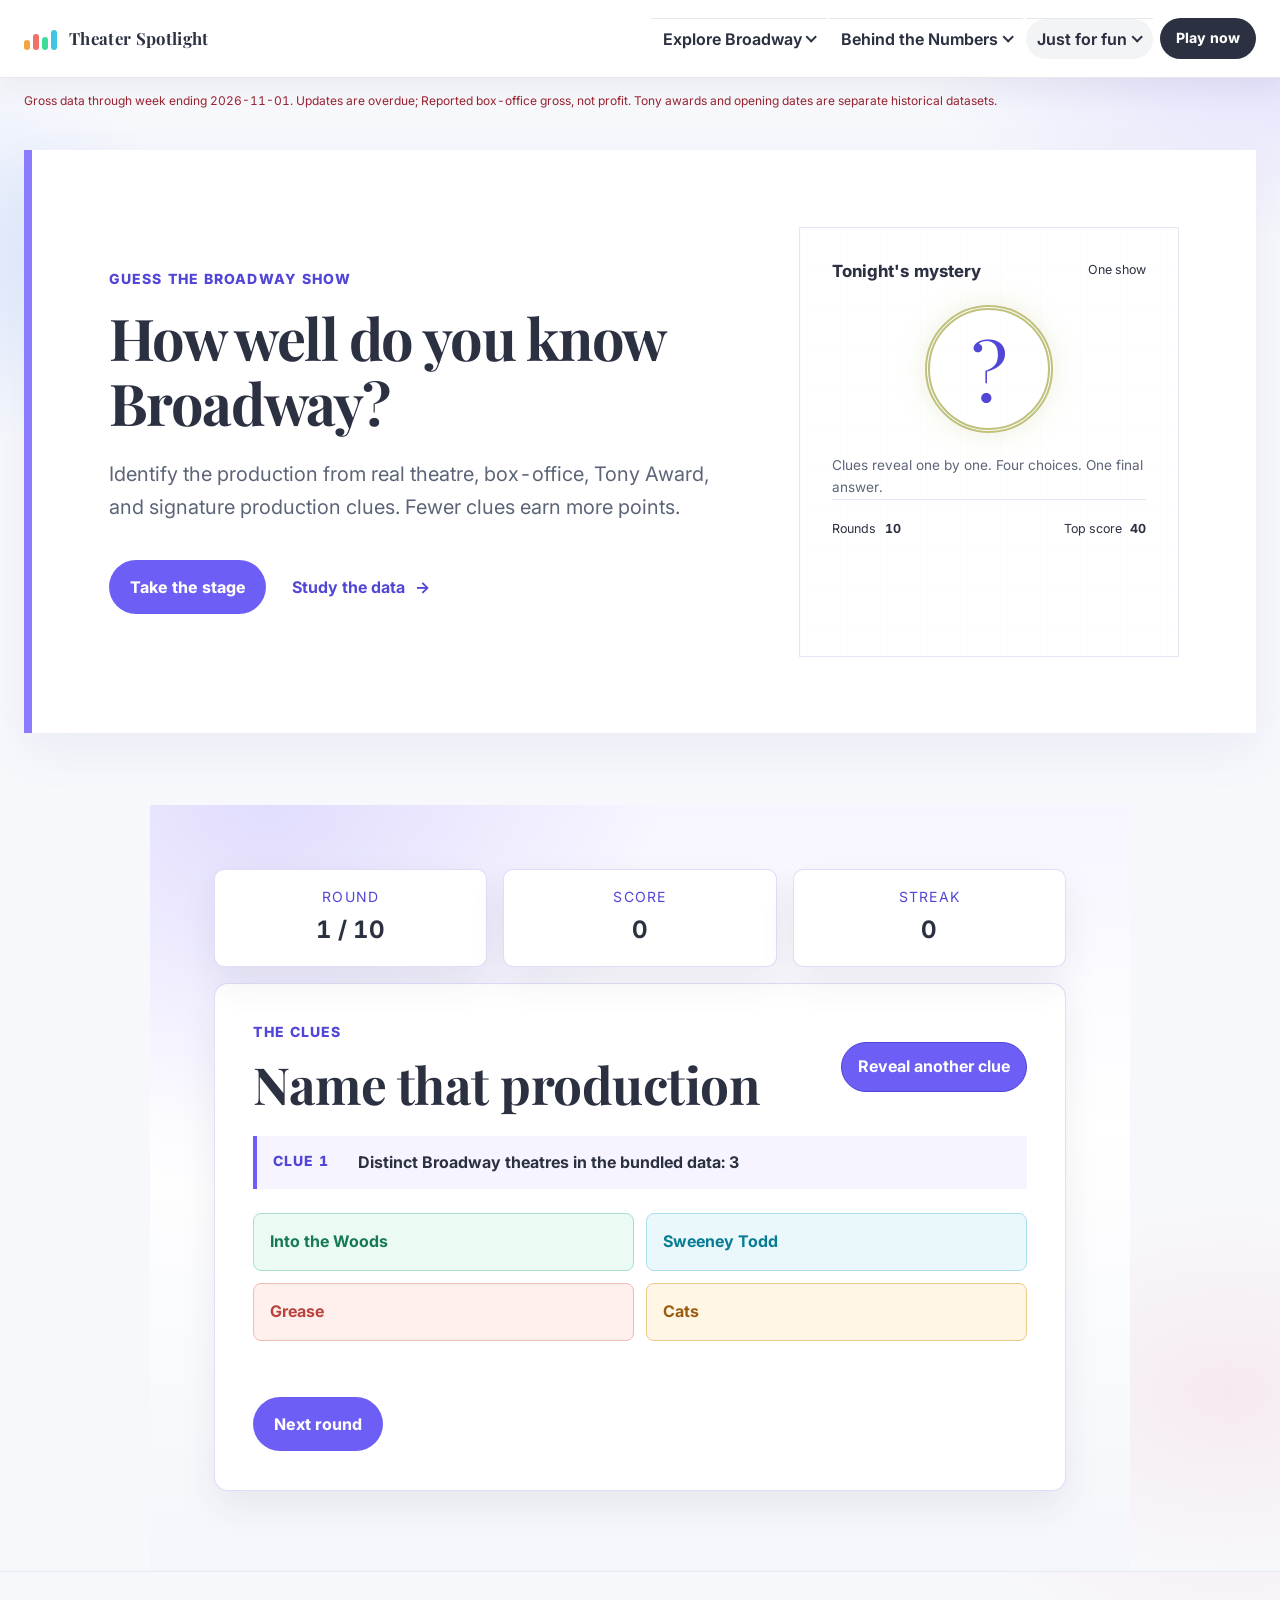
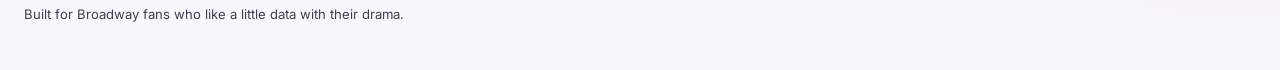
==== commit 06ee5ac6: "Add files via upload" ====
--- a/game.html
+++ b/game.html
@@ -6,7 +6,7 @@
   <meta name="description" content="Guess the Broadway production from theatre, gross, capacity, and Tony clues.">
   <title>Guess the Broadway Show | Theater Spotlight</title>
   <link rel="preconnect" href="https://fonts.googleapis.com"><link rel="preconnect" href="https://fonts.gstatic.com" crossorigin><link href="https://fonts.googleapis.com/css2?family=Playfair+Display:wght@600;700;800&family=Inter:wght@400;500;600;700;800&display=swap" rel="stylesheet">
-  <link rel="stylesheet" href="styles.css?v=193">
+  <link rel="stylesheet" href="styles.css?v=119">
   <script src="broadway-data.js" defer></script>
   <script src="game.js?v=11" defer></script>
   <!-- Google tag (gtag.js) -->
@@ -25,7 +25,6 @@
     })(window, document, "clarity", "script", "y83snmaz05");
   </script>
   <script src="nav.js?v=3" defer></script>
-  <script src="analytics.js?v=2" defer></script>
 </head>
 <body class="theme-game">
   <header class="site-header">
@@ -79,16 +78,11 @@
           <a class="text-link" href="history.html">Study the data <span aria-hidden="true">→</span></a>
         </div>
       </div>
-      <div class="mystery-player" role="img" aria-label="Now playing: a mystery musical. 10 rounds, 4 choices each, up to 40 points">
-        <p class="player-label">Now playing</p>
-        <div class="player-cover" aria-hidden="true"><span>?</span><i>&#9835;</i></div>
-        <p class="player-title">Mystery Musical</p>
-        <p class="player-sub">Guess the show from the clues</p>
-        <div class="player-wave" aria-hidden="true"><i style="--h:35"></i><i style="--h:60"></i><i style="--h:45"></i><i style="--h:80"></i><i style="--h:55"></i><i style="--h:95"></i><i style="--h:40"></i><i style="--h:70"></i><i style="--h:50"></i><i style="--h:85"></i><i style="--h:65"></i><i style="--h:30"></i><i style="--h:75"></i><i style="--h:90"></i><i style="--h:45"></i><i style="--h:60"></i><i style="--h:100"></i><i style="--h:55"></i><i style="--h:70"></i><i style="--h:40"></i><i style="--h:85"></i><i style="--h:50"></i><i style="--h:65"></i><i style="--h:35"></i><i style="--h:80"></i><i style="--h:45"></i><i style="--h:60"></i><i style="--h:40"></i></div>
-        <div class="player-progress" aria-hidden="true"><span></span></div>
-        <div class="player-time" aria-hidden="true"><span>Clue 1</span><span>Final bow</span></div>
-        <div class="player-controls" aria-hidden="true"><span>&#9198;&#xFE0E;</span><b>&#9654;&#xFE0E;</b><span>&#9197;&#xFE0E;</span></div>
-        <p class="player-meta">10 rounds &middot; 4 choices &middot; 40 points max</p>
+      <div class="data-art game-art" aria-label="Broadway guessing game graphic">
+        <div class="art-topline"><span>Tonight's mystery</span><span>One show</span></div>
+        <div class="game-marquee" aria-hidden="true">?</div>
+        <div class="art-caption">Clues reveal one by one. Four choices. One final answer.</div>
+        <div class="art-stats"><span>Rounds <b>10</b></span><span>Top score <b>40</b></span></div>
       </div>
     </section>
 
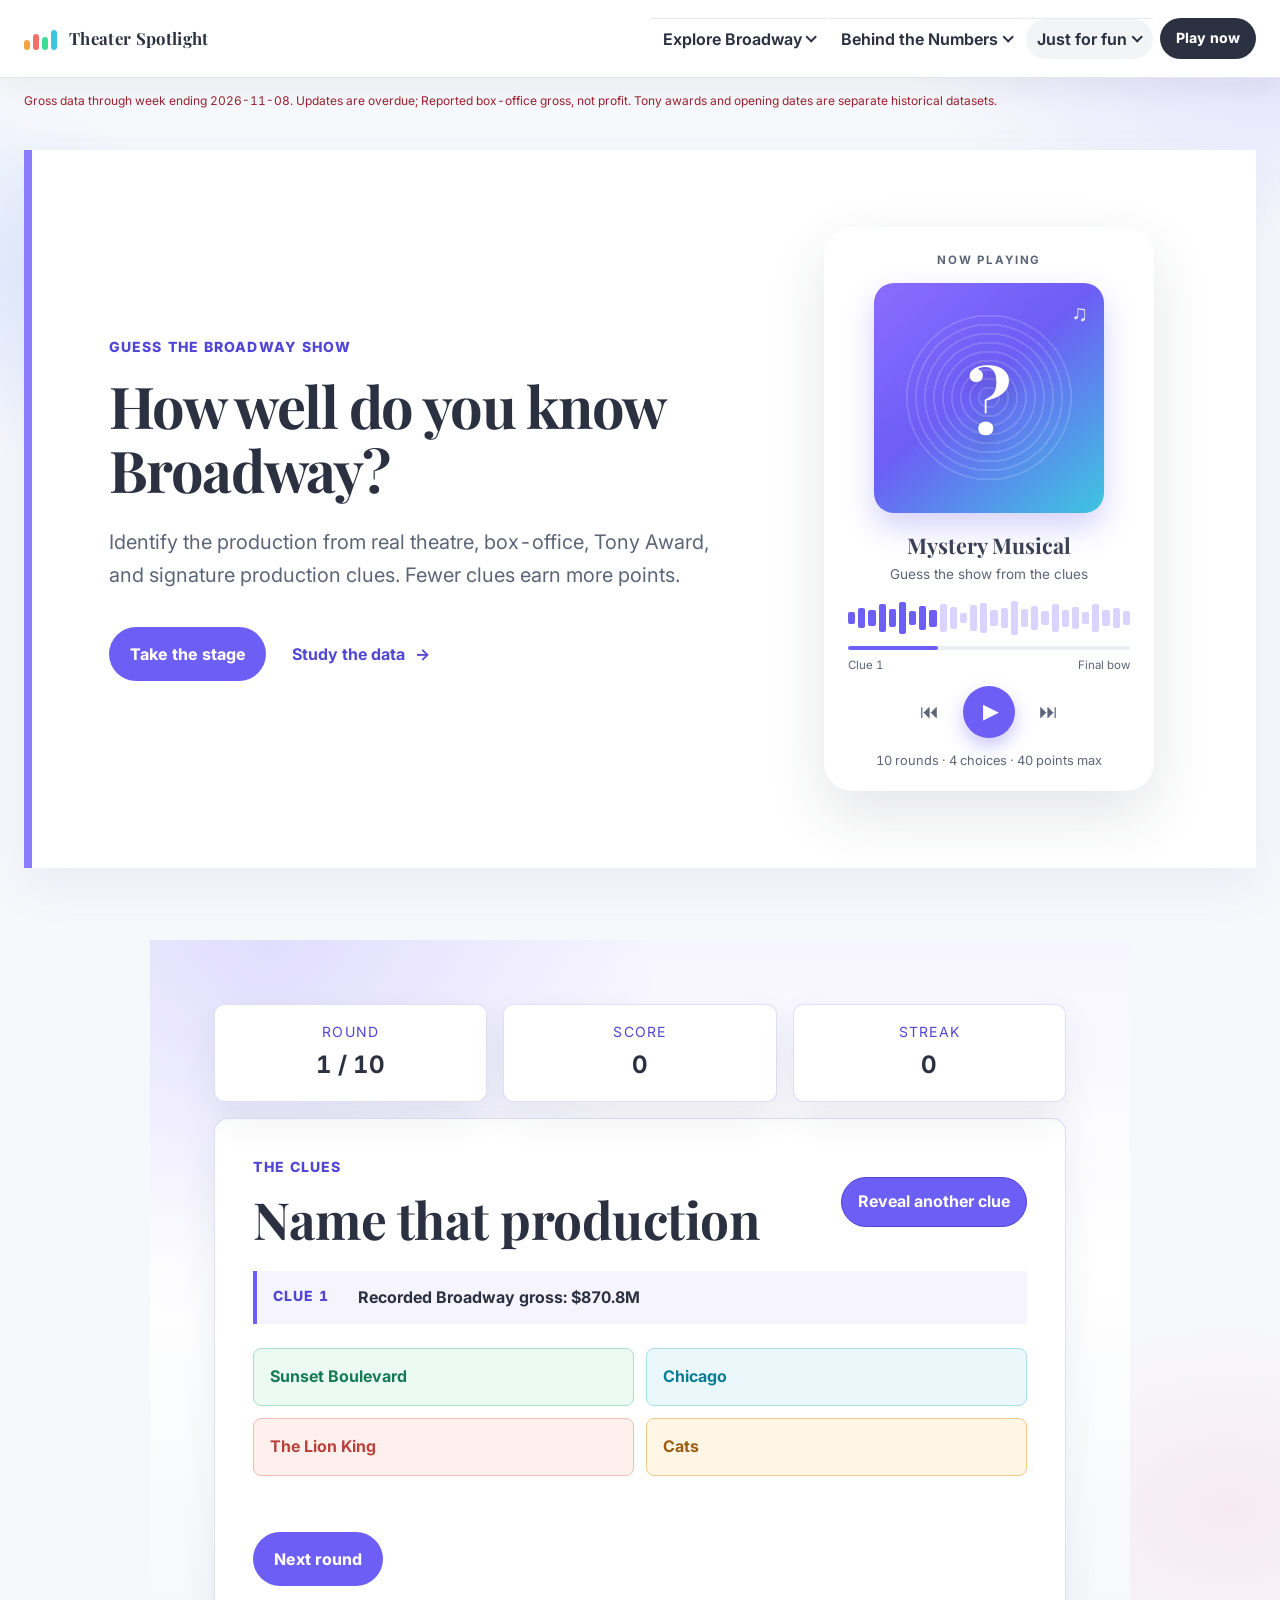
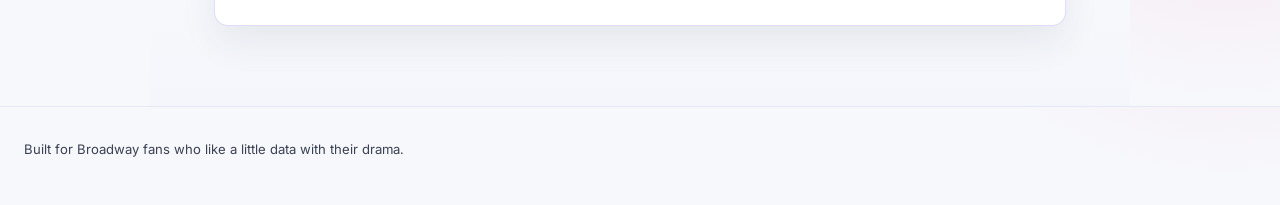
==== commit 801d0bc4: "Add files via upload" ====
--- a/game.html
+++ b/game.html
@@ -6,7 +6,7 @@
   <meta name="description" content="Guess the Broadway production from theatre, gross, capacity, and Tony clues.">
   <title>Guess the Broadway Show | Theater Spotlight</title>
   <link rel="preconnect" href="https://fonts.googleapis.com"><link rel="preconnect" href="https://fonts.gstatic.com" crossorigin><link href="https://fonts.googleapis.com/css2?family=Playfair+Display:wght@600;700;800&family=Inter:wght@400;500;600;700;800&display=swap" rel="stylesheet">
-  <link rel="stylesheet" href="styles.css?v=119">
+  <link rel="stylesheet" href="styles.css?v=193">
   <script src="broadway-data.js" defer></script>
   <script src="game.js?v=11" defer></script>
   <!-- Google tag (gtag.js) -->
@@ -25,6 +25,7 @@
     })(window, document, "clarity", "script", "y83snmaz05");
   </script>
   <script src="nav.js?v=3" defer></script>
+  <script src="analytics.js?v=2" defer></script>
 </head>
 <body class="theme-game">
   <header class="site-header">
@@ -78,11 +79,16 @@
           <a class="text-link" href="history.html">Study the data <span aria-hidden="true">→</span></a>
         </div>
       </div>
-      <div class="data-art game-art" aria-label="Broadway guessing game graphic">
-        <div class="art-topline"><span>Tonight's mystery</span><span>One show</span></div>
-        <div class="game-marquee" aria-hidden="true">?</div>
-        <div class="art-caption">Clues reveal one by one. Four choices. One final answer.</div>
-        <div class="art-stats"><span>Rounds <b>10</b></span><span>Top score <b>40</b></span></div>
+      <div class="mystery-player" role="img" aria-label="Now playing: a mystery musical. 10 rounds, 4 choices each, up to 40 points">
+        <p class="player-label">Now playing</p>
+        <div class="player-cover" aria-hidden="true"><span>?</span><i>&#9835;</i></div>
+        <p class="player-title">Mystery Musical</p>
+        <p class="player-sub">Guess the show from the clues</p>
+        <div class="player-wave" aria-hidden="true"><i style="--h:35"></i><i style="--h:60"></i><i style="--h:45"></i><i style="--h:80"></i><i style="--h:55"></i><i style="--h:95"></i><i style="--h:40"></i><i style="--h:70"></i><i style="--h:50"></i><i style="--h:85"></i><i style="--h:65"></i><i style="--h:30"></i><i style="--h:75"></i><i style="--h:90"></i><i style="--h:45"></i><i style="--h:60"></i><i style="--h:100"></i><i style="--h:55"></i><i style="--h:70"></i><i style="--h:40"></i><i style="--h:85"></i><i style="--h:50"></i><i style="--h:65"></i><i style="--h:35"></i><i style="--h:80"></i><i style="--h:45"></i><i style="--h:60"></i><i style="--h:40"></i></div>
+        <div class="player-progress" aria-hidden="true"><span></span></div>
+        <div class="player-time" aria-hidden="true"><span>Clue 1</span><span>Final bow</span></div>
+        <div class="player-controls" aria-hidden="true"><span>&#9198;&#xFE0E;</span><b>&#9654;&#xFE0E;</b><span>&#9197;&#xFE0E;</span></div>
+        <p class="player-meta">10 rounds &middot; 4 choices &middot; 40 points max</p>
       </div>
     </section>
 
